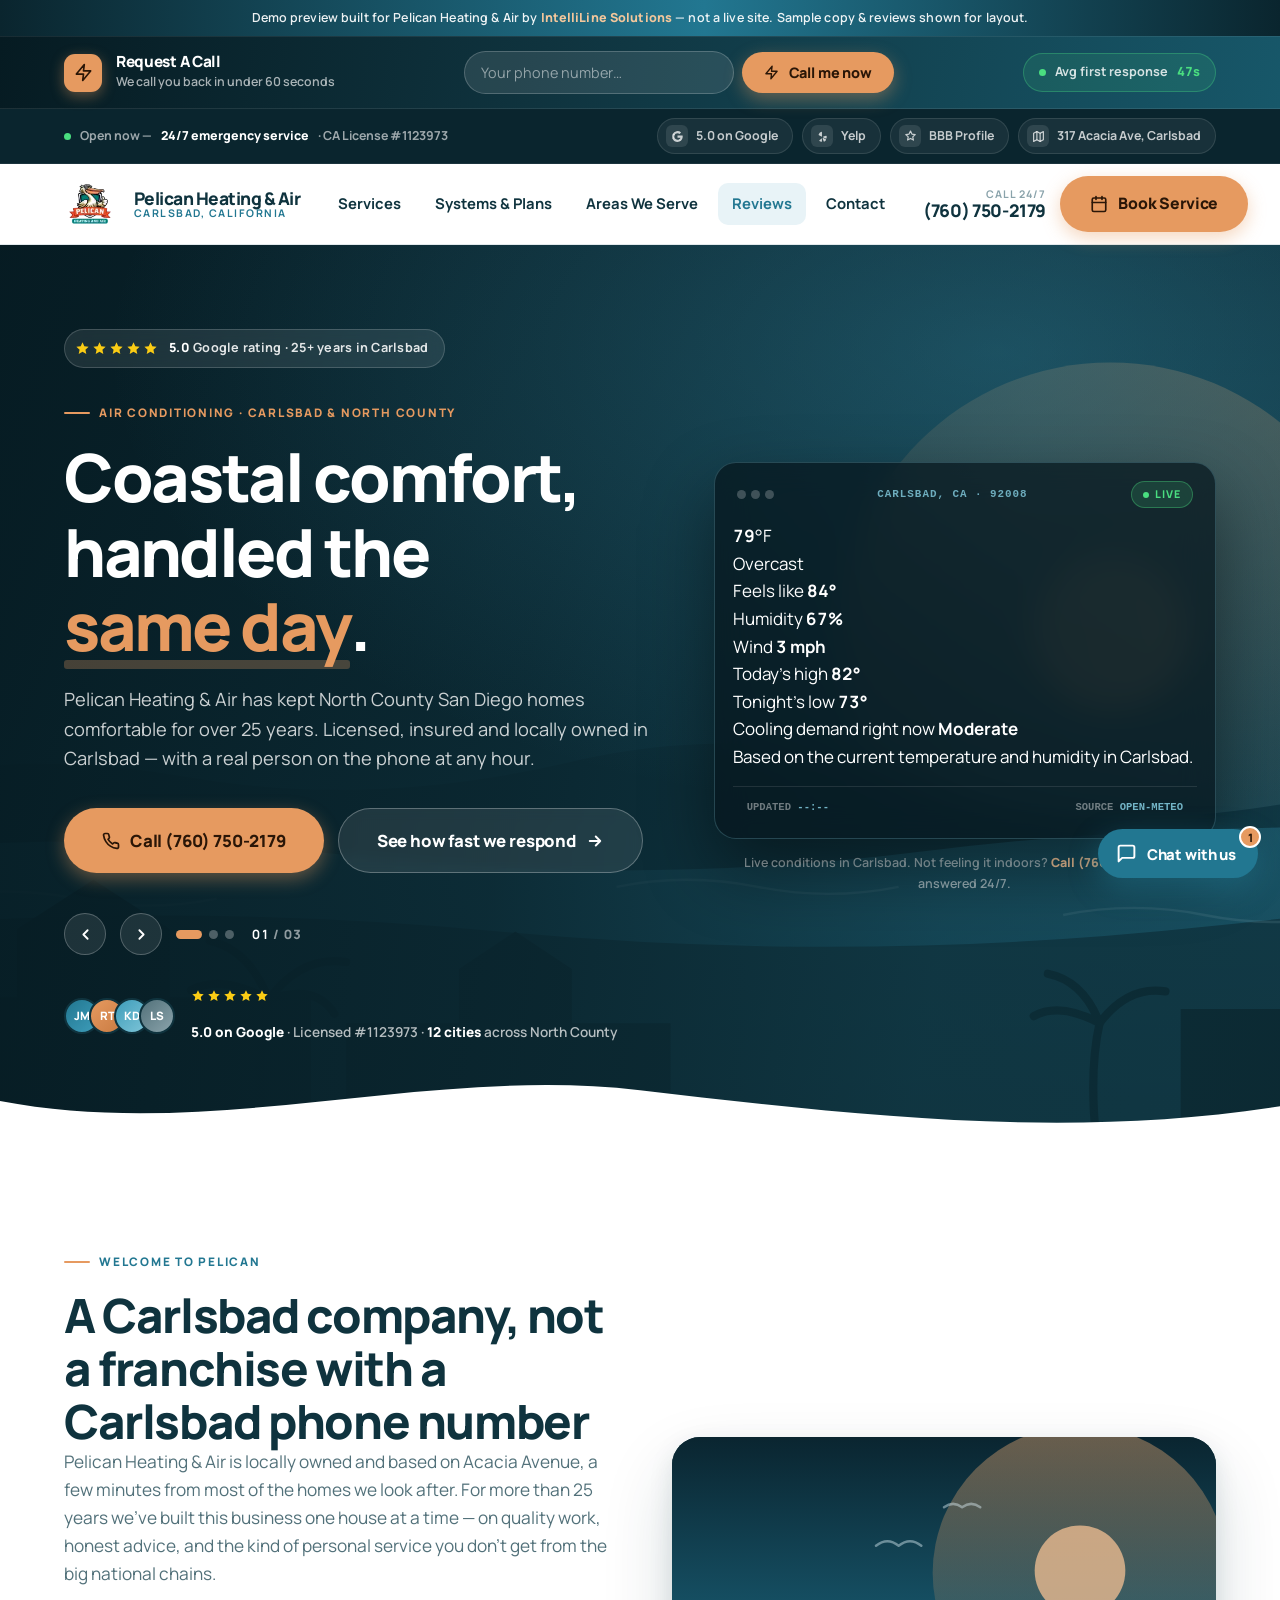
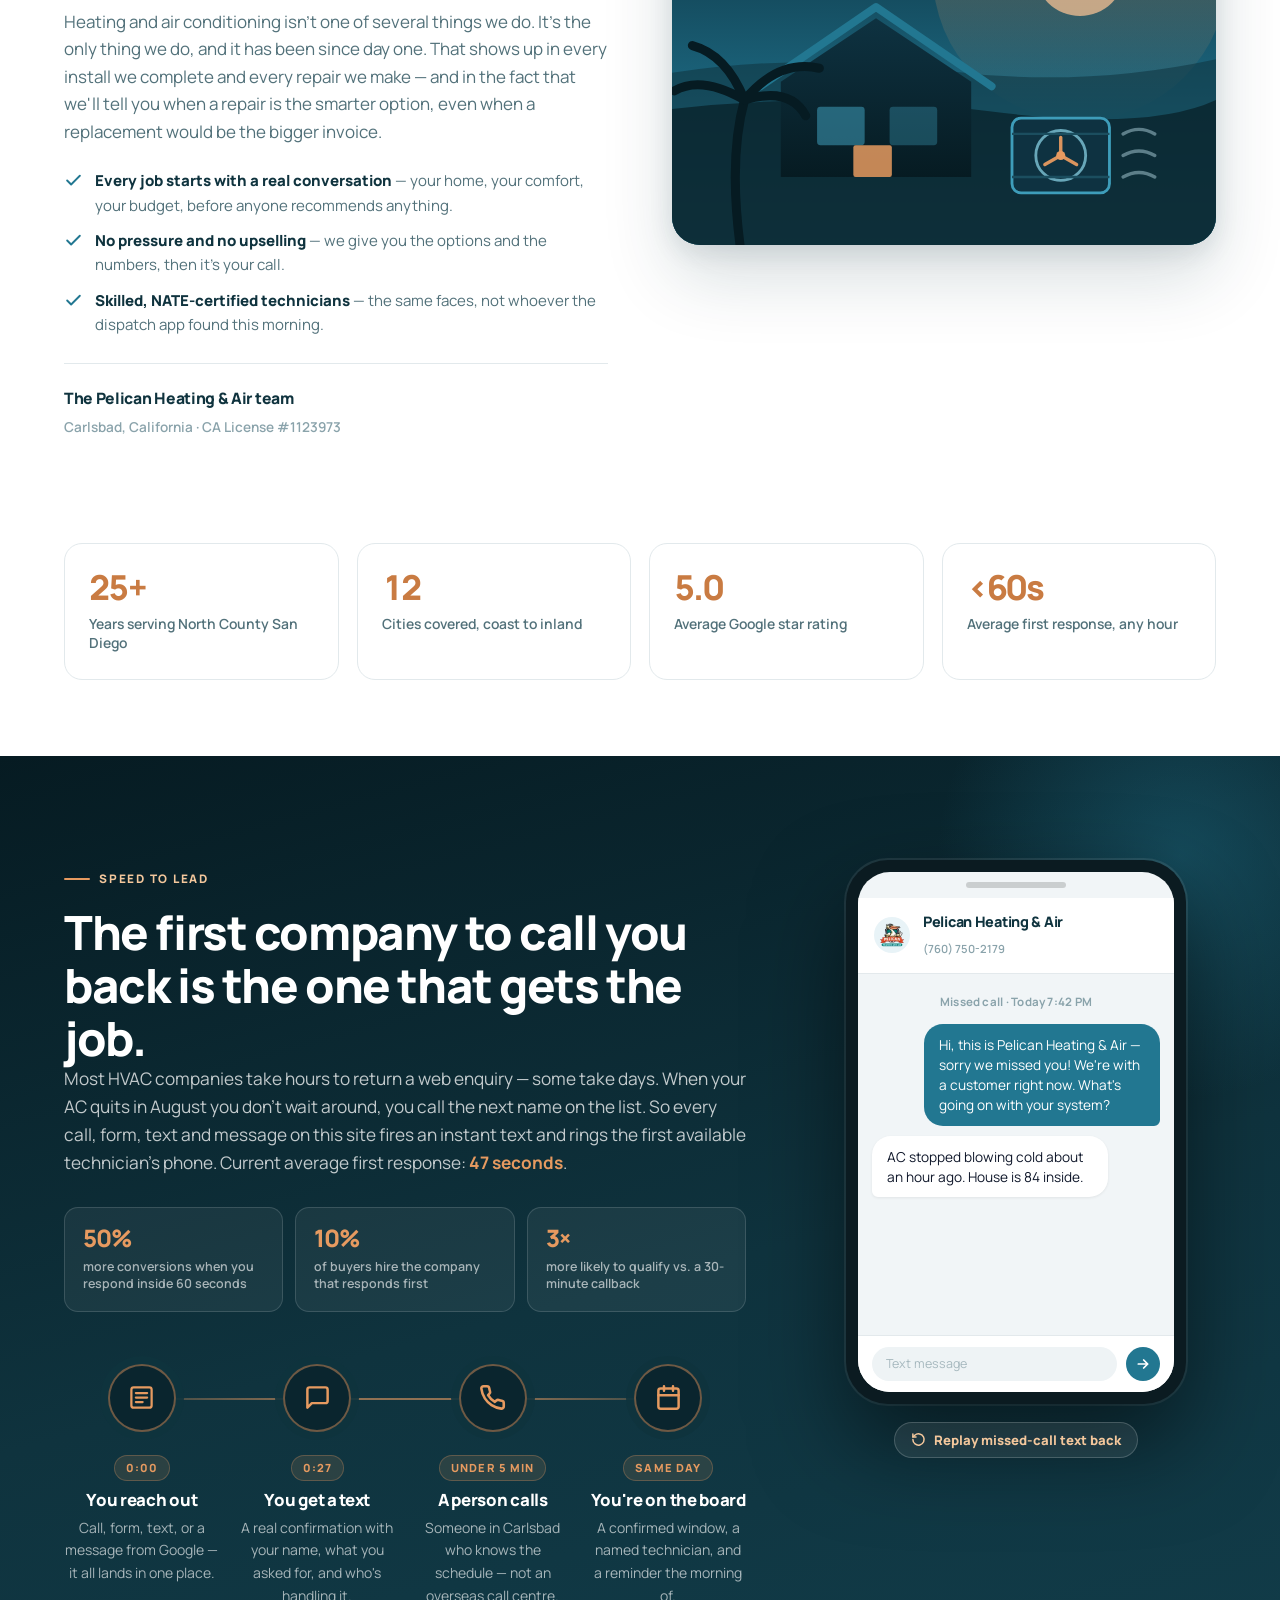
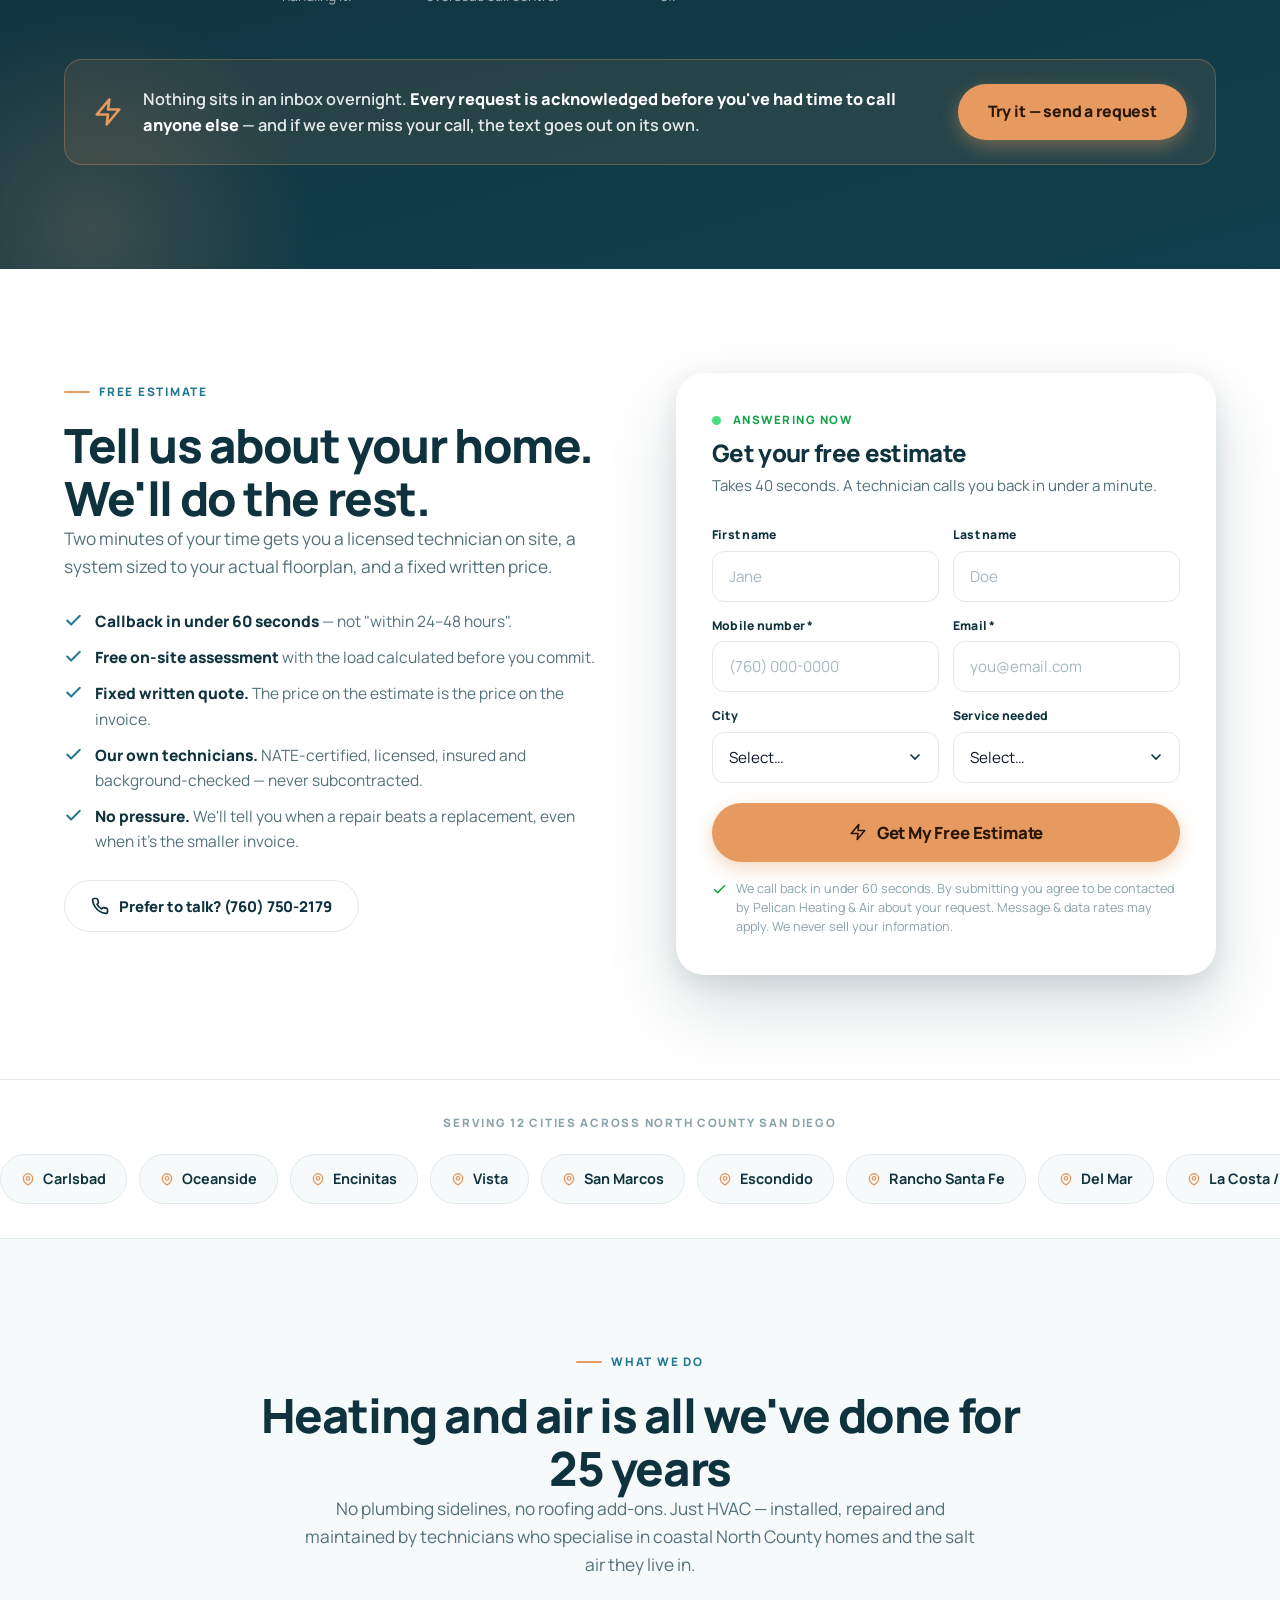
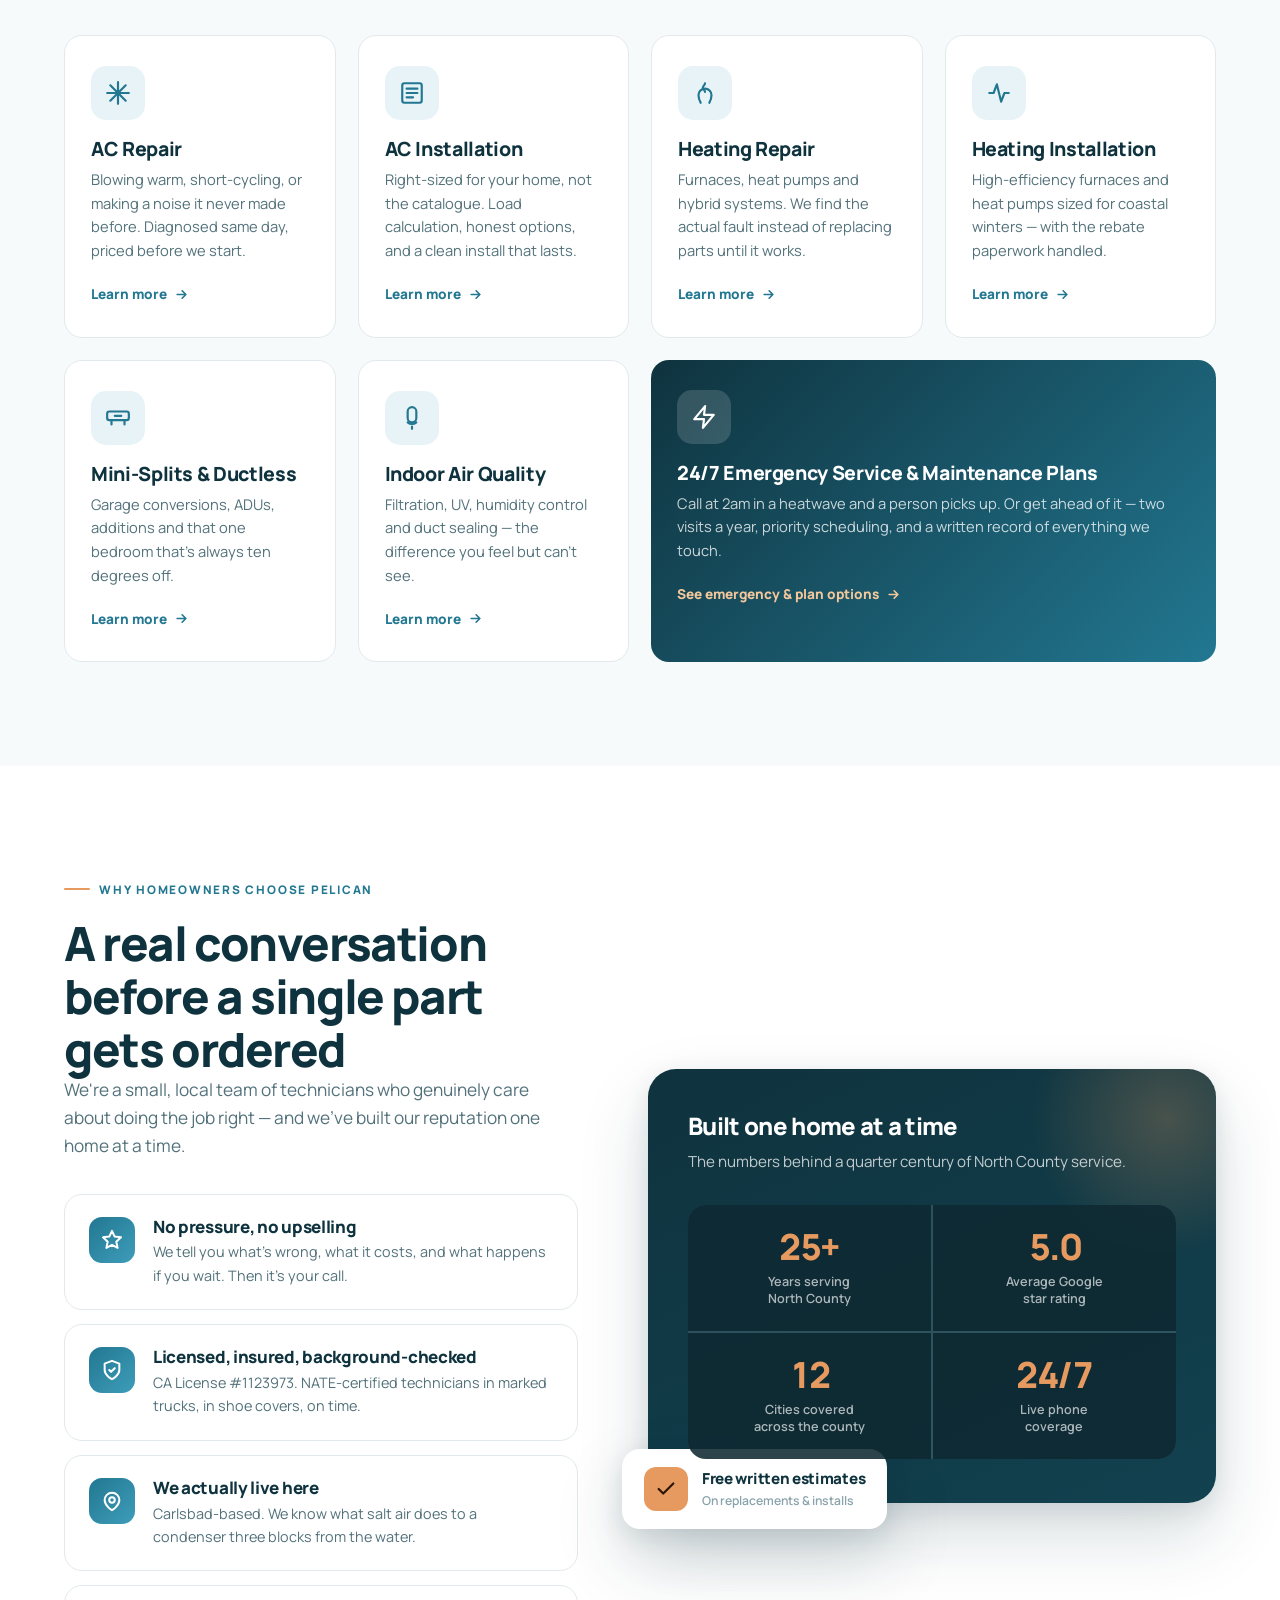
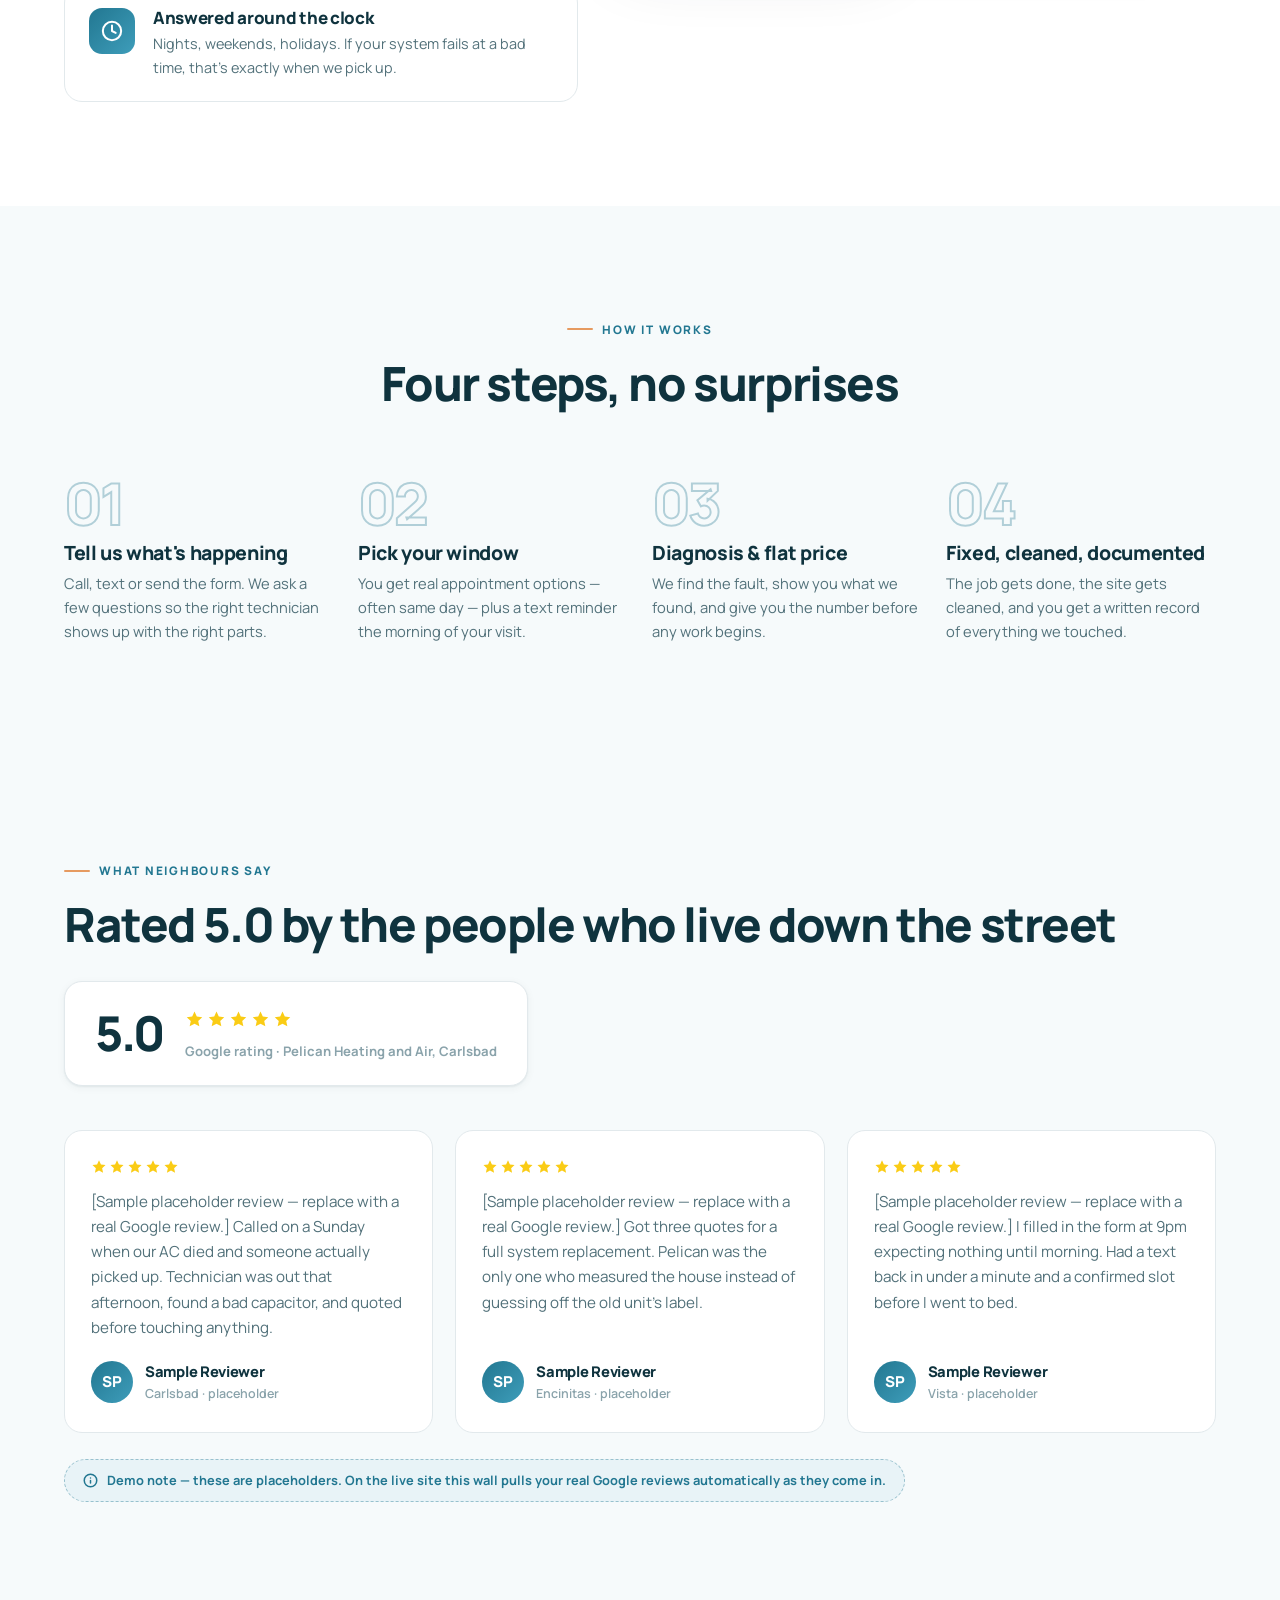
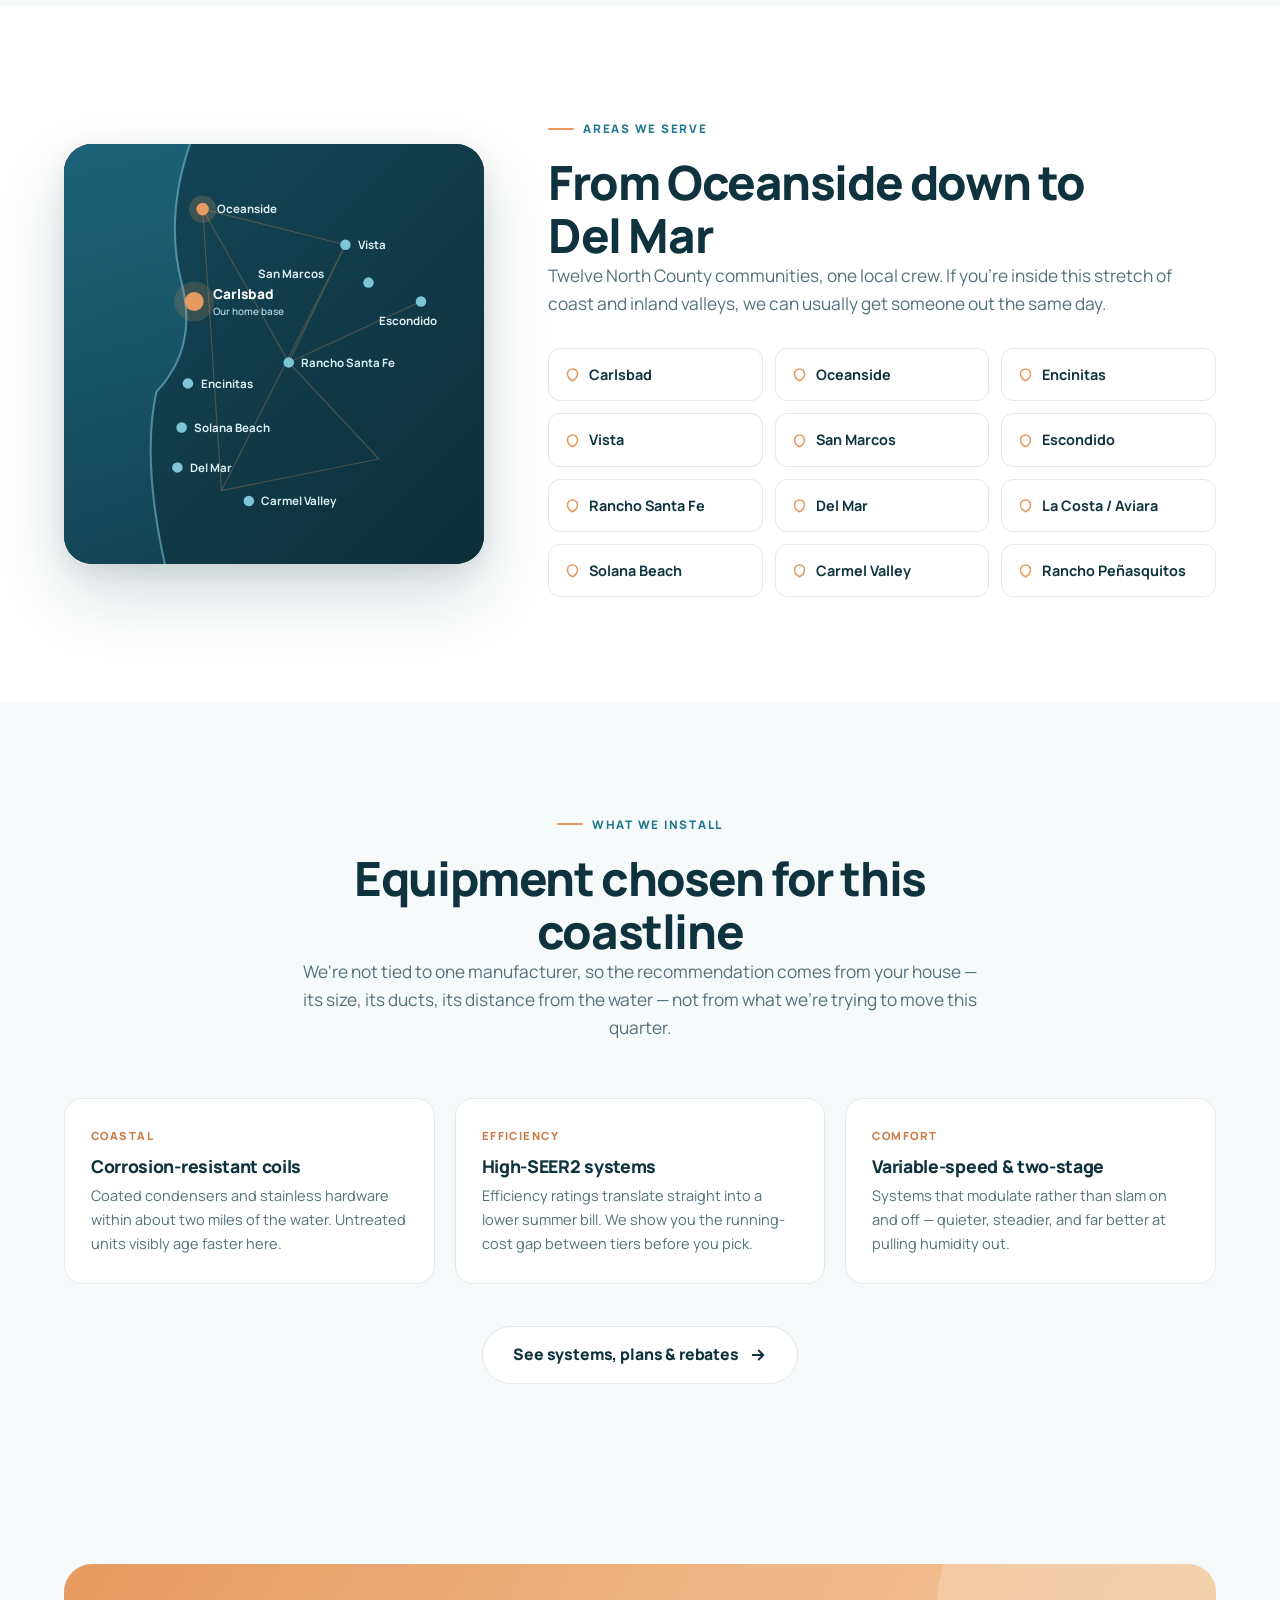
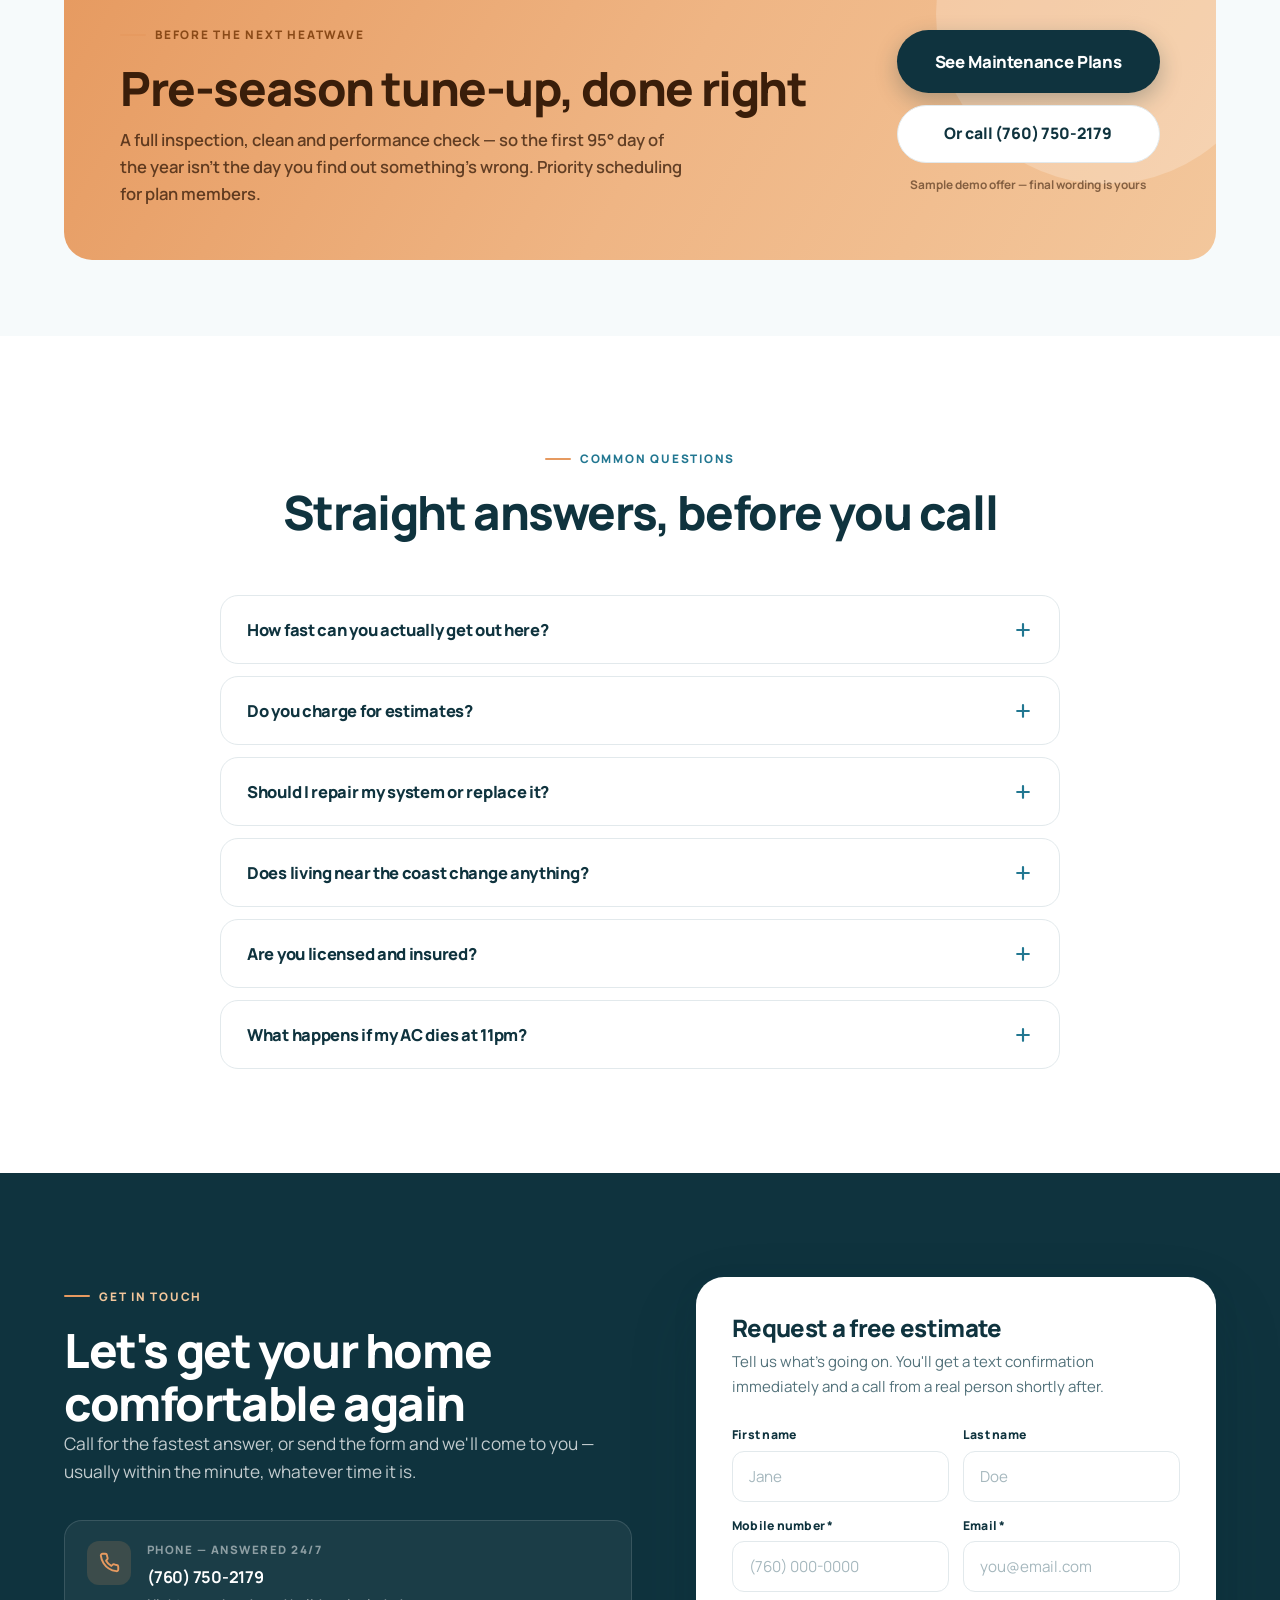
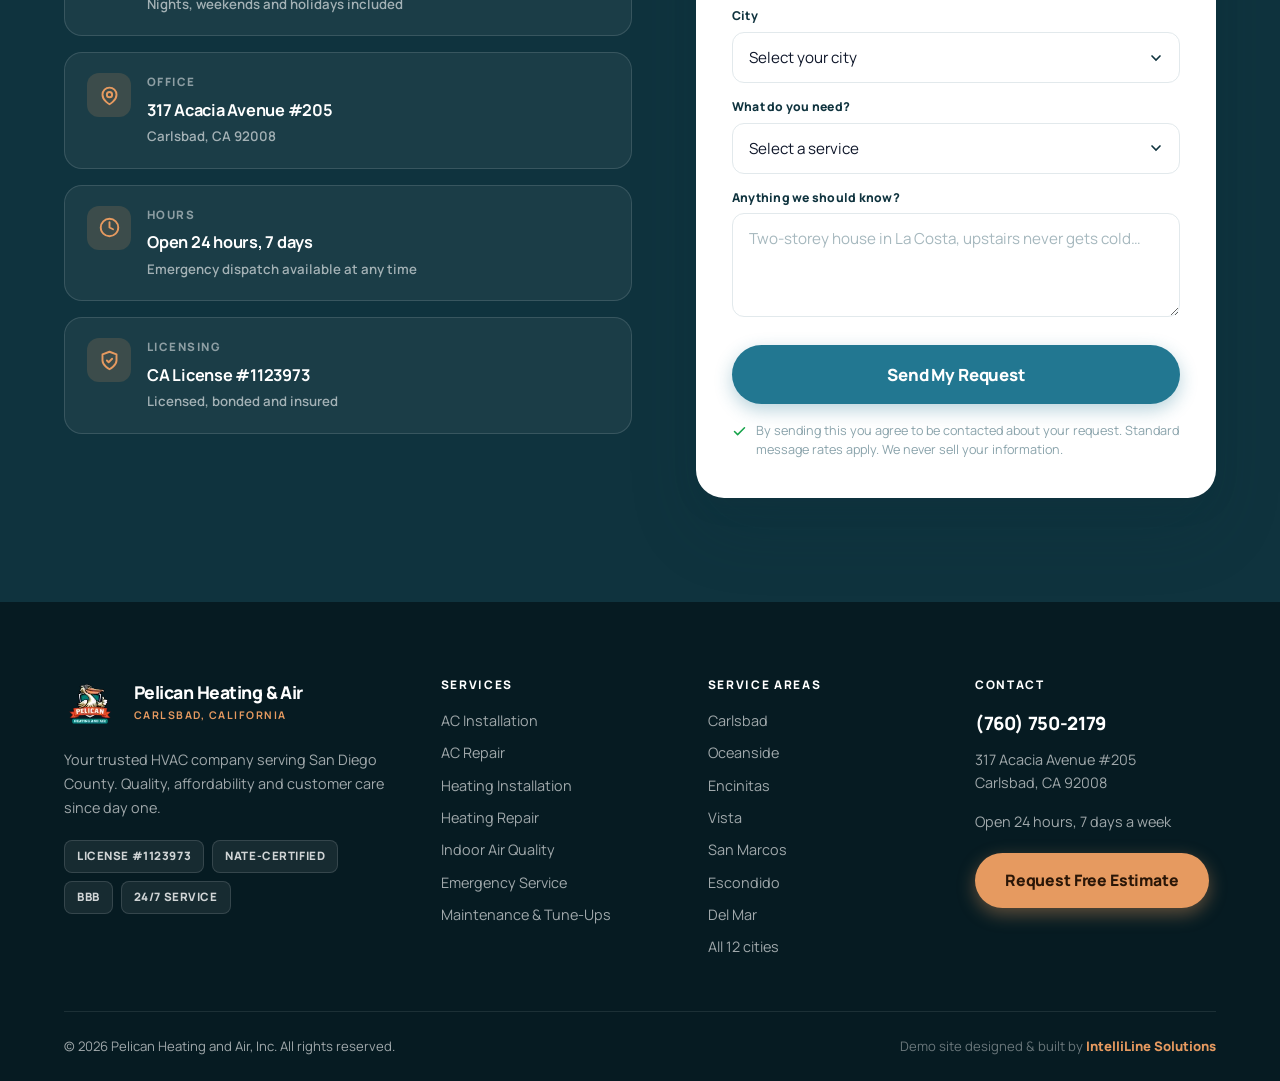
==== index.html @ 5913ba01 "Replace zone dashboard with live Carlsbad weather" ====
<!DOCTYPE html>
<html lang="en">
<head>
<meta charset="utf-8">
<meta name="viewport" content="width=device-width,initial-scale=1">
<title>Pelican Heating &amp; Air | 60-Second Callback | HVAC in Carlsbad, CA</title>
<meta name="description" content="Licensed, insured, locally owned HVAC in Carlsbad and North County San Diego. AC repair, heating, heat pumps and 24/7 emergency service. Callback in under 60 seconds. (760) 750-2179.">
<meta name="robots" content="noindex,nofollow">
<meta property="og:title" content="Pelican Heating &amp; Air | 60-Second Callback | HVAC in Carlsbad, CA">
<meta property="og:description" content="Licensed, insured, locally owned HVAC in Carlsbad and North County San Diego. AC repair, heating, heat pumps and 24/7 emergency service. Callback in under 60 seconds. (760) 750-2179.">
<meta property="og:type" content="website">
<link rel="icon" href="assets/logo.webp">
<link rel="preconnect" href="https://fonts.googleapis.com">
<link rel="preconnect" href="https://fonts.gstatic.com" crossorigin>
<link href="https://fonts.googleapis.com/css2?family=Manrope:wght@500;600;700;800&display=swap" rel="stylesheet">
<link rel="stylesheet" href="assets/styles.css">
</head>
<body data-page="home">

<div class="demobar">
  Demo preview built for Pelican Heating &amp; Air by <b>IntelliLine Solutions</b> — not a live site. Sample copy &amp; reviews shown for layout.
</div>


<div class="reqbar">
  <div class="wrap">
    <div class="reqbar-l">
      <span class="reqbar-ico"><svg viewBox="0 0 24 24" fill="none" stroke="currentColor" stroke-width="2.1" stroke-linecap="round" stroke-linejoin="round"><path d="M13 2L3 14h9l-1 8 10-12h-9z"/></svg></span>
      <span class="reqbar-t">
        <b>Request A Call</b>
        <span>We call you back in under 60 seconds</span>
      </span>
    </div>
    <form class="reqbar-form" id="reqForm" novalidate>
      <input type="tel" id="reqPhone" placeholder="Your phone number…" autocomplete="tel" required>
      <button class="btn btn--primary" type="submit"><svg viewBox="0 0 24 24" fill="none" stroke="currentColor" stroke-width="2.1" stroke-linecap="round" stroke-linejoin="round"><path d="M13 2L3 14h9l-1 8 10-12h-9z"/></svg> Call me now</button>
    </form>
    <span class="reqbar-ok" id="reqOk"><svg viewBox="0 0 24 24" fill="none" stroke="currentColor" stroke-width="2.4" stroke-linecap="round" stroke-linejoin="round"><path d="M20 6L9 17l-5-5"/></svg> Got it — calling you now.</span>
    <span class="reqbar-live"><span class="pulse-dot"></span> Avg first response <b id="avgResp">47s</b></span>
  </div>
</div>

<div class="socials">
  <div class="wrap">
    <span class="socials-l"><span class="pulse-dot"></span> Open now — <b>24/7 emergency service</b> · CA License #1123973</span>
    <span class="socials-r">
    <a class="soc" href="https://www.google.com/search?q=Pelican+Heating+and+Air+Carlsbad" target="_blank" rel="noopener"><i><svg viewBox="0 0 24 24" fill="currentColor"><path d="M21.6 12.2c0-.7-.1-1.4-.2-2H12v3.9h5.4a4.6 4.6 0 0 1-2 3v2.5h3.2c1.9-1.7 3-4.3 3-7.4z"/><path d="M12 22c2.7 0 5-.9 6.6-2.4l-3.2-2.5c-.9.6-2 1-3.4 1-2.6 0-4.8-1.7-5.6-4.1H3.1v2.6A10 10 0 0 0 12 22z"/><path d="M6.4 14c-.2-.6-.3-1.3-.3-2s.1-1.4.3-2V7.4H3.1a10 10 0 0 0 0 9.2z"/><path d="M12 5.9c1.5 0 2.8.5 3.8 1.5l2.8-2.8A10 10 0 0 0 3.1 7.4L6.4 10c.8-2.4 3-4.1 5.6-4.1z"/></svg></i><span>5.0 on Google</span></a>
    <a class="soc" href="https://www.yelp.com/biz/pelican-heating-and-air-carlsbad-2" target="_blank" rel="noopener"><i><svg viewBox="0 0 24 24" fill="currentColor"><path d="M11 3.2v9.1L5.4 9.6a1 1 0 0 1-.5-1.3 8.9 8.9 0 0 1 4.9-4.9 1 1 0 0 1 1.2.8z"/><path d="M11 15.4v5.4a1 1 0 0 1-1.2.9 8.4 8.4 0 0 1-3.3-1.6 1 1 0 0 1-.1-1.4z"/><path d="M13.4 14.6l4.6 2.7a1 1 0 0 1 .3 1.4 8.6 8.6 0 0 1-2.8 2.6 1 1 0 0 1-1.4-.5l-1.7-4.6a1 1 0 0 1 1-1.6z"/><path d="M13.6 12.2l4.8-1.5a1 1 0 0 1 1.3.8 8.5 8.5 0 0 1-.3 3.8 1 1 0 0 1-1.4.6l-4.5-2.1a1 1 0 0 1 .1-1.6z"/></svg></i><span>Yelp</span></a>
    <a class="soc" href="https://www.bbb.org/us/ca/carlsbad/profile/air-conditioning-contractor/pelican-heating-and-air-inc-1126-1000131248" target="_blank" rel="noopener"><i><svg viewBox="0 0 24 24" fill="none" stroke="currentColor" stroke-width="2.2" stroke-linecap="round" stroke-linejoin="round"><path d="M12 2l2.6 5.6 6.1.8-4.5 4.2 1.2 6-5.4-3-5.4 3 1.2-6L3.3 8.4l6.1-.8z"/></svg></i><span>BBB Profile</span></a>
    <a class="soc" href="https://maps.google.com/?q=317+Acacia+Avenue+205+Carlsbad+CA+92008" target="_blank" rel="noopener"><i><svg viewBox="0 0 24 24" fill="none" stroke="currentColor" stroke-width="2.2" stroke-linecap="round" stroke-linejoin="round"><path d="M9 3L3 6v15l6-3 6 3 6-3V3l-6 3z"/><path d="M9 3v15M15 6v15"/></svg></i><span>317 Acacia Ave, Carlsbad</span></a>
    </span>
  </div>
</div>


<header class="hdr" id="hdr">
  <div class="wrap">
    <a class="brand" href="index.html">
      <img src="assets/logo.webp" alt="Pelican Heating and Air logo" onerror="this.style.display='none'">
      <span class="brand-txt">
        <b>Pelican Heating &amp; Air</b>
        <span>Carlsbad, California</span>
      </span>
    </a>
    <nav class="nav">
      <a href="services.html">Services</a>
      <a href="systems.html">Systems &amp; Plans</a>
      <a href="service-areas.html">Areas We Serve</a>
      <a href="index.html#reviews" class="is-active">Reviews</a>
      <a href="contact.html">Contact</a>
    </nav>
    <div class="hdr-cta">
      <a class="hdr-phone" href="tel:+17607502179">
        <span>Call 24/7</span>
        <b>(760) 750-2179</b>
      </a>
      <a class="btn btn--primary" href="contact.html"><svg viewBox="0 0 24 24" fill="none" stroke="currentColor" stroke-width="2.2" stroke-linecap="round" stroke-linejoin="round"><rect x="3" y="4" width="18" height="18" rx="2"/><path d="M16 2v4M8 2v4M3 10h18"/></svg> Book Service</a>
      <button class="burger" id="burger" aria-label="Open menu">
        <svg viewBox="0 0 24 24" fill="none" stroke="currentColor" stroke-width="2.4" stroke-linecap="round"><path d="M4 7h16M4 12h16M4 17h16"/></svg>
      </button>
    </div>
  </div>
</header>

<div class="mobnav" id="mobnav">
  <div class="mobnav-top">
    <img src="assets/logo.webp" alt="" onerror="this.style.display='none'">
    <button class="mobclose" id="mobclose" aria-label="Close menu">
      <svg viewBox="0 0 24 24" fill="none" stroke="currentColor" stroke-width="2.4" stroke-linecap="round"><path d="M6 6l12 12M18 6L6 18"/></svg>
    </button>
  </div>
  <a class="mlink" href="index.html">Home</a>
  <a class="mlink" href="services.html">Services</a>
  <a class="mlink" href="systems.html">Systems &amp; Plans</a>
  <a class="mlink" href="service-areas.html">Areas We Serve</a>
  <a class="mlink" href="index.html#reviews">Reviews</a>
  <a class="mlink" href="contact.html">Contact</a>
  <a class="btn btn--primary" href="tel:+17607502179">Call (760) 750-2179</a>
  <a class="btn btn--ghost" href="contact.html">Request Free Estimate</a>
</div>

<main>

<!-- ══ 1. hero ═══════════════════════════════════════════════════════════ -->
<section class="hero" id="top">
  <div class="hero-bg">
    <svg viewBox="0 0 1440 760" preserveAspectRatio="xMidYMid slice" aria-hidden="true">
      <defs>
        <linearGradient id="sky" x1="0" y1="0" x2="0" y2="1">
          <stop offset="0%" stop-color="#0A2530"/><stop offset="52%" stop-color="#14485A"/><stop offset="100%" stop-color="#227791"/>
        </linearGradient>
        <linearGradient id="sun" x1="0" y1="0" x2="0" y2="1">
          <stop offset="0%" stop-color="#E69A60" stop-opacity=".55"/><stop offset="100%" stop-color="#E69A60" stop-opacity="0"/>
        </linearGradient>
        <linearGradient id="w1" x1="0" y1="0" x2="0" y2="1">
          <stop offset="0%" stop-color="#2E8AA6"/><stop offset="100%" stop-color="#1A5D74"/>
        </linearGradient>
      </defs>
      <rect width="1440" height="760" fill="url(#sky)"/>
      <circle cx="1120" cy="330" r="230" fill="url(#sun)"/>
      <circle cx="1120" cy="330" r="66" fill="#F0B078" opacity=".5"/>
      <path d="M0 470 Q170 424 330 452 T660 440 T980 462 T1440 436 L1440 760 L0 760Z" fill="#0D3644" opacity=".85"/>
      <path d="M0 522 Q240 494 480 520 T960 516 T1440 500 L1440 760 L0 760Z" fill="url(#w1)" opacity=".65"/>
      <path d="M0 586 Q300 556 600 584 T1200 580 T1440 566 L1440 760 L0 760Z" fill="#0F333E" opacity=".8"/>
      <g stroke="#BFE3EE" stroke-width="2" opacity=".2" fill="none">
        <path d="M120 556 q60 -12 120 0 t120 0"/>
        <path d="M700 546 q60 -12 120 0 t120 0"/>
        <path d="M1080 570 q60 -12 120 0 t120 0"/>
      </g>
      <g fill="#082129" opacity=".9">
        <path d="M60 640 h130 v-58 l65 -42 l65 42 v58 h120 v120 H60Z"/>
        <path d="M470 662 h96 v-46 l48 -32 l48 32 v46 h84 v98 H470Z"/>
        <path d="M1180 650 h110 v-52 l58 -38 l58 38 v52 h34 v110 h-260Z"/>
      </g>
      <g stroke="#082129" stroke-width="7" fill="none" stroke-linecap="round" opacity=".92">
        <path d="M400 760 q-8 -70 4 -118"/>
        <path d="M404 642 q-40 -22 -66 -8M404 642 q-16 -42 -50 -50M404 642 q28 -38 66 -32M404 642 q40 -14 56 12"/>
        <path d="M1108 760 q-6 -58 3 -98"/>
        <path d="M1111 662 q-34 -18 -56 -6M1111 662 q-14 -36 -44 -42M1111 662 q24 -32 56 -27"/>
      </g>
    </svg>
  </div>
  <div class="hero-veil"></div>

  <div class="wrap">
    <div class="hero-grid">
      <div>
        <div class="hero-rating rv">
          <span class="stars" aria-hidden="true"><svg viewBox="0 0 24 24" fill="currentColor"><path d="M12 2l2.9 6.3 6.9.8-5.1 4.7 1.4 6.8L12 17.3 5.9 20.6l1.4-6.8L2.2 9.1l6.9-.8z"/></svg><svg viewBox="0 0 24 24" fill="currentColor"><path d="M12 2l2.9 6.3 6.9.8-5.1 4.7 1.4 6.8L12 17.3 5.9 20.6l1.4-6.8L2.2 9.1l6.9-.8z"/></svg><svg viewBox="0 0 24 24" fill="currentColor"><path d="M12 2l2.9 6.3 6.9.8-5.1 4.7 1.4 6.8L12 17.3 5.9 20.6l1.4-6.8L2.2 9.1l6.9-.8z"/></svg><svg viewBox="0 0 24 24" fill="currentColor"><path d="M12 2l2.9 6.3 6.9.8-5.1 4.7 1.4 6.8L12 17.3 5.9 20.6l1.4-6.8L2.2 9.1l6.9-.8z"/></svg><svg viewBox="0 0 24 24" fill="currentColor"><path d="M12 2l2.9 6.3 6.9.8-5.1 4.7 1.4 6.8L12 17.3 5.9 20.6l1.4-6.8L2.2 9.1l6.9-.8z"/></svg></span>
          <span><b>5.0</b> Google rating · 25+ years in Carlsbad</span>
        </div>

        <div class="slides" id="slides">
          
        <div class="slide is-on" data-slide="0">
          <span class="eyebrow" style="color:var(--sand)">Air conditioning · Carlsbad &amp; North County</span>
          <h1>Coastal comfort,<br>handled the <em>same day</em>.</h1>
          <p class="hero-sub">Pelican Heating &amp; Air has kept North County San Diego homes comfortable for over 25 years. Licensed, insured and locally owned in Carlsbad — with a real person on the phone at any hour.</p>
          <div class="hero-btns">
            <a class="btn btn--primary btn--lg" href="tel:+17607502179"><svg viewBox="0 0 24 24" fill="none" stroke="currentColor" stroke-width="2.3" stroke-linecap="round" stroke-linejoin="round"><path d="M22 16.9v3a2 2 0 0 1-2.2 2 19.8 19.8 0 0 1-8.6-3.1 19.5 19.5 0 0 1-6-6A19.8 19.8 0 0 1 2.1 4.2 2 2 0 0 1 4.1 2h3a2 2 0 0 1 2 1.7c.1 1 .4 1.9.7 2.8a2 2 0 0 1-.5 2.1L8.1 9.9a16 16 0 0 0 6 6l1.3-1.2a2 2 0 0 1 2.1-.5c.9.3 1.8.6 2.8.7a2 2 0 0 1 1.7 2z"/></svg> Call (760) 750-2179</a>
            <a class="btn btn--ghost btn--lg" href="#speed">See how fast we respond <svg viewBox="0 0 24 24" fill="none" stroke="currentColor" stroke-width="2.6" stroke-linecap="round" stroke-linejoin="round"><path d="M5 12h14M13 6l6 6-6 6"/></svg></a>
          </div>
        </div>
        <div class="slide" data-slide="1">
          <span class="eyebrow" style="color:var(--sand)">Emergency service · 24 hours, 7 days</span>
          <h1>No cooling at 2am?<br>We <em>actually answer</em>.</h1>
          <p class="hero-sub">No answering service, no overnight voicemail box. Nights, weekends and holidays, the phone is picked up by someone in Carlsbad who can see today's schedule and get you on it.</p>
          <div class="hero-btns">
            <a class="btn btn--primary btn--lg" href="tel:+17607502179"><svg viewBox="0 0 24 24" fill="none" stroke="currentColor" stroke-width="2.3" stroke-linecap="round" stroke-linejoin="round"><path d="M22 16.9v3a2 2 0 0 1-2.2 2 19.8 19.8 0 0 1-8.6-3.1 19.5 19.5 0 0 1-6-6A19.8 19.8 0 0 1 2.1 4.2 2 2 0 0 1 4.1 2h3a2 2 0 0 1 2 1.7c.1 1 .4 1.9.7 2.8a2 2 0 0 1-.5 2.1L8.1 9.9a16 16 0 0 0 6 6l1.3-1.2a2 2 0 0 1 2.1-.5c.9.3 1.8.6 2.8.7a2 2 0 0 1 1.7 2z"/></svg> Call (760) 750-2179</a>
            <a class="btn btn--ghost btn--lg" href="#speed">How our dispatch works <svg viewBox="0 0 24 24" fill="none" stroke="currentColor" stroke-width="2.6" stroke-linecap="round" stroke-linejoin="round"><path d="M5 12h14M13 6l6 6-6 6"/></svg></a>
          </div>
        </div>
        <div class="slide" data-slide="2">
          <span class="eyebrow" style="color:var(--sand)">System replacement · Free written estimates</span>
          <h1>A new system,<br>sized for <em>your house</em>.</h1>
          <p class="hero-sub">We measure the home — square footage, insulation, window orientation, ceiling height — before we recommend anything. Then you get the number in writing, itemised, with no pressure attached.</p>
          <div class="hero-btns">
            <a class="btn btn--primary btn--lg" href="tel:+17607502179"><svg viewBox="0 0 24 24" fill="none" stroke="currentColor" stroke-width="2.3" stroke-linecap="round" stroke-linejoin="round"><path d="M22 16.9v3a2 2 0 0 1-2.2 2 19.8 19.8 0 0 1-8.6-3.1 19.5 19.5 0 0 1-6-6A19.8 19.8 0 0 1 2.1 4.2 2 2 0 0 1 4.1 2h3a2 2 0 0 1 2 1.7c.1 1 .4 1.9.7 2.8a2 2 0 0 1-.5 2.1L8.1 9.9a16 16 0 0 0 6 6l1.3-1.2a2 2 0 0 1 2.1-.5c.9.3 1.8.6 2.8.7a2 2 0 0 1 1.7 2z"/></svg> Call (760) 750-2179</a>
            <a class="btn btn--ghost btn--lg" href="systems.html">See what we install <svg viewBox="0 0 24 24" fill="none" stroke="currentColor" stroke-width="2.6" stroke-linecap="round" stroke-linejoin="round"><path d="M5 12h14M13 6l6 6-6 6"/></svg></a>
          </div>
        </div>
        </div>

        <div class="hero-nav">
          <button class="hnav-btn" id="hPrev" aria-label="Previous slide">
            <svg viewBox="0 0 24 24" fill="none" stroke="currentColor" stroke-width="2.6" stroke-linecap="round" stroke-linejoin="round"><path d="M15 6l-6 6 6 6"/></svg>
          </button>
          <button class="hnav-btn" id="hNext" aria-label="Next slide">
            <svg viewBox="0 0 24 24" fill="none" stroke="currentColor" stroke-width="2.6" stroke-linecap="round" stroke-linejoin="round"><path d="M9 6l6 6-6 6"/></svg>
          </button>
          <span class="hdots" id="hDots"><span class="hdot is-on" data-dot="0"></span><span class="hdot" data-dot="1"></span><span class="hdot" data-dot="2"></span></span>
          <span class="hcount"><b id="hNum">01</b> / 03</span>
        </div>

        <div class="proof">
          <span class="avstack" aria-hidden="true"><span>JM</span><span>RT</span><span>KD</span><span>LS</span></span>
          <span class="proof-t">
            <span class="stars" aria-hidden="true"><svg viewBox="0 0 24 24" fill="currentColor"><path d="M12 2l2.9 6.3 6.9.8-5.1 4.7 1.4 6.8L12 17.3 5.9 20.6l1.4-6.8L2.2 9.1l6.9-.8z"/></svg><svg viewBox="0 0 24 24" fill="currentColor"><path d="M12 2l2.9 6.3 6.9.8-5.1 4.7 1.4 6.8L12 17.3 5.9 20.6l1.4-6.8L2.2 9.1l6.9-.8z"/></svg><svg viewBox="0 0 24 24" fill="currentColor"><path d="M12 2l2.9 6.3 6.9.8-5.1 4.7 1.4 6.8L12 17.3 5.9 20.6l1.4-6.8L2.2 9.1l6.9-.8z"/></svg><svg viewBox="0 0 24 24" fill="currentColor"><path d="M12 2l2.9 6.3 6.9.8-5.1 4.7 1.4 6.8L12 17.3 5.9 20.6l1.4-6.8L2.2 9.1l6.9-.8z"/></svg><svg viewBox="0 0 24 24" fill="currentColor"><path d="M12 2l2.9 6.3 6.9.8-5.1 4.7 1.4 6.8L12 17.3 5.9 20.6l1.4-6.8L2.2 9.1l6.9-.8z"/></svg></span><br>
            <b>5.0 on Google</b> · Licensed #1123973 · <b>12 cities</b> across North County
          </span>
        </div>
      </div>

      <!-- live Carlsbad weather -->
      <div class="rv rv-d3">
        <div class="livep wx" id="wx">
          <div class="livep-top">
            <span class="livep-dots"><i></i><i></i><i></i></span>
            <span class="livep-id">Carlsbad, CA &middot; 92008</span>
            <span class="livep-badge" id="wxBadge"><span class="pulse-dot"></span> <span id="wxBadgeT">LIVE</span></span>
          </div>

          <div class="wx-main">
            <div class="wx-now">
              <div class="wx-temp"><b id="wxTemp">79</b><span>&deg;F</span></div>
              <div class="wx-cond" id="wxCond">Overcast</div>
              <div class="wx-feels">Feels like <b id="wxFeels">84&deg;</b></div>
            </div>
            <div class="wx-icon" id="wxIcon" aria-hidden="true"></div>
          </div>

          <div class="wx-grid">
            <div class="wx-cell">
              <span class="wx-k">Humidity</span>
              <b id="wxHum">67%</b>
            </div>
            <div class="wx-cell">
              <span class="wx-k">Wind</span>
              <b id="wxWind">3 mph</b>
            </div>
            <div class="wx-cell">
              <span class="wx-k">Today's high</span>
              <b id="wxHigh">82&deg;</b>
            </div>
            <div class="wx-cell">
              <span class="wx-k">Tonight's low</span>
              <b id="wxLow">73&deg;</b>
            </div>
          </div>

          <div class="wx-load">
            <div class="wx-load-h">
              <span class="wx-k">Cooling demand right now</span>
              <b id="wxLoadT">Moderate</b>
            </div>
            <div class="wx-load-bar"><i id="wxLoadBar" style="width:52%"></i></div>
            <p class="wx-load-p">Based on the current temperature and humidity in Carlsbad.</p>
          </div>

          <div class="livep-foot">
            <span>UPDATED <b id="wxTime">--:--</b></span>
            <span>SOURCE <b>OPEN-METEO</b></span>
          </div>
        </div>
        <p style="font-size:.78rem;color:rgba(255,255,255,.55);text-align:center;margin-top:14px;font-weight:600">
          Live conditions in Carlsbad. Not feeling it indoors?
          <a href="tel:+17607502179" style="color:var(--sand-lt);font-weight:800">Call (760)&nbsp;750-2179</a> &mdash; answered 24/7.
        </p>
      </div>
    </div>
  </div>

  <div class="hero-wave">
    <svg viewBox="0 0 1440 90" preserveAspectRatio="none" aria-hidden="true">
      <path d="M0 46 C 240 92, 480 6, 720 34 C 960 62, 1200 90, 1440 52 L1440 90 L0 90Z" fill="#ffffff"/>
    </svg>
  </div>
</section>
<!-- ══ 3b. welcome ═══════════════════════════════════════════════════════ -->
<section class="section" id="welcome">
  <div class="wrap">
    <div class="welcome">
      <div class="rv">
        <span class="eyebrow">Welcome to Pelican</span>
        <h2>A Carlsbad company, not a franchise with a Carlsbad phone number</h2>
        <p class="lede" style="margin-bottom:20px">
          Pelican Heating &amp; Air is locally owned and based on Acacia Avenue, a few minutes from
          most of the homes we look after. For more than 25 years we've built this business one house
          at a time — on quality work, honest advice, and the kind of personal service you don't get
          from the big national chains.
        </p>
        <p style="color:var(--slate)">
          Heating and air conditioning isn't one of several things we do. It's the only thing we do,
          and it has been since day one. That shows up in every install we complete and every repair
          we make — and in the fact that we'll tell you when a repair is the smarter option, even
          when a replacement would be the bigger invoice.
        </p>
        <ul class="dlist" style="margin-top:24px">
          <li><svg viewBox="0 0 24 24" fill="none" stroke="currentColor" stroke-width="2.4" stroke-linecap="round" stroke-linejoin="round"><path d="M20 6L9 17l-5-5"/></svg><span><b>Every job starts with a real conversation</b> — your home, your comfort, your budget, before anyone recommends anything.</span></li>
          <li><svg viewBox="0 0 24 24" fill="none" stroke="currentColor" stroke-width="2.4" stroke-linecap="round" stroke-linejoin="round"><path d="M20 6L9 17l-5-5"/></svg><span><b>No pressure and no upselling</b> — we give you the options and the numbers, then it's your call.</span></li>
          <li><svg viewBox="0 0 24 24" fill="none" stroke="currentColor" stroke-width="2.4" stroke-linecap="round" stroke-linejoin="round"><path d="M20 6L9 17l-5-5"/></svg><span><b>Skilled, NATE-certified technicians</b> — the same faces, not whoever the dispatch app found this morning.</span></li>
        </ul>
        <div class="sig">
          <b>The Pelican Heating &amp; Air team</b>
          <span>Carlsbad, California · CA License #1123973</span>
        </div>
      </div>

      <div class="welcome-media rv rv-d2">
        <svg viewBox="0 0 480 360" preserveAspectRatio="xMidYMid slice" aria-hidden="true">
          <defs>
            <linearGradient id="wsky" x1="0" y1="0" x2="0" y2="1">
              <stop offset="0%" stop-color="#0A2530"/><stop offset="62%" stop-color="#1B647C"/><stop offset="100%" stop-color="#2E8AA6"/>
            </linearGradient>
            <linearGradient id="wsun" x1="0" y1="0" x2="0" y2="1">
              <stop offset="0%" stop-color="#F0B078" stop-opacity=".85"/><stop offset="100%" stop-color="#E69A60" stop-opacity="0"/>
            </linearGradient>
            <linearGradient id="wroof" x1="0" y1="0" x2="0" y2="1">
              <stop offset="0%" stop-color="#0E3241"/><stop offset="100%" stop-color="#061B22"/>
            </linearGradient>
          </defs>
          <rect width="480" height="360" fill="url(#wsky)"/>
          <circle cx="360" cy="120" r="130" fill="url(#wsun)" opacity=".5"/>
          <circle cx="360" cy="118" r="40" fill="#F5C193" opacity=".75"/>
          <path d="M0 208 Q120 190 240 206 T480 196 L480 360 L0 360Z" fill="#0F333E" opacity=".55"/>
          <path d="M0 240 Q140 224 280 242 T480 232 L480 360 L0 360Z" fill="#082129" opacity=".75"/>
          <!-- house -->
          <path d="M96 300 v-84 l84 -56 l84 56 v84 z" fill="url(#wroof)"/>
          <path d="M78 220 l102 -70 l102 70" fill="none" stroke="#227791" stroke-width="7" stroke-linejoin="round" stroke-linecap="round"/>
          <rect x="128" y="238" width="42" height="34" rx="3" fill="#3E9DBA" opacity=".55"/>
          <rect x="192" y="238" width="42" height="34" rx="3" fill="#3E9DBA" opacity=".35"/>
          <rect x="160" y="272" width="34" height="28" rx="2" fill="#E69A60" opacity=".85"/>
          <!-- condenser unit -->
          <rect x="300" y="248" width="86" height="66" rx="8" fill="#0E3241" stroke="#3E9DBA" stroke-width="2.5"/>
          <circle cx="343" cy="281" r="22" fill="none" stroke="#7FC5D8" stroke-width="2.5" opacity=".8"/>
          <g stroke="#E69A60" stroke-width="3" stroke-linecap="round" opacity=".95">
            <path d="M343 281 l0 -16M343 281 l14 8M343 281 l-14 8"/>
          </g>
          <circle cx="343" cy="281" r="4" fill="#E69A60"/>
          <path d="M300 262 h86M300 300 h86" stroke="#1B4E5F" stroke-width="2"/>
          <!-- cool air -->
          <g stroke="#BFE3EE" stroke-width="3" stroke-linecap="round" fill="none" opacity=".45">
            <path d="M398 262 q14 -8 28 0"/>
            <path d="M398 281 q14 -8 28 0"/>
            <path d="M398 300 q14 -8 28 0"/>
          </g>
          <!-- palm -->
          <g stroke="#061B22" stroke-width="8" fill="none" stroke-linecap="round">
            <path d="M60 360 q-10 -78 4 -128"/>
            <path d="M64 232 q-38 -22 -62 -8M64 232 q-16 -40 -46 -48M64 232 q30 -36 66 -28M64 232 q40 -12 54 14"/>
          </g>
          <!-- birds -->
          <g stroke="#DCEEF3" stroke-width="2.2" fill="none" opacity=".45" stroke-linecap="round">
            <path d="M180 96 q10 -8 20 0M200 96 q10 -8 20 0"/>
            <path d="M240 62 q8 -6 16 0M256 62 q8 -6 16 0"/>
          </g>
        </svg>
      </div>
    </div>
  </div>
</section>








<!-- ══ 4. stat strip ═════════════════════════════════════════════════════ -->
<section class="section section--tight" style="padding-top:0">
  <div class="wrap">
    <div class="sstrip">
      <div class="sstat rv"><b data-count="25" data-suffix="+">25+</b><span>Years serving North County San Diego</span></div>
      <div class="sstat rv rv-d1"><b data-count="12">12</b><span>Cities covered, coast to inland</span></div>
      <div class="sstat rv rv-d2"><b data-count="5" data-decimals="1">5.0</b><span>Average Google star rating</span></div>
      <div class="sstat rv rv-d3"><b>&lt;60s</b><span>Average first response, any hour</span></div>
    </div>
  </div>
</section>

<!-- ══ 5. speed to lead ══════════════════════════════════════════════════ -->
<section class="section stl" id="speed">
  <div class="wrap">
    <div class="mc" style="align-items:start">
      <div>
        <span class="eyebrow rv">Speed to lead</span>
        <h2 class="rv rv-d1">The first company to call you back is the one that gets the job.</h2>
        <p class="lede rv rv-d2">
          Most HVAC companies take hours to return a web enquiry — some take days. When your AC quits
          in August you don't wait around, you call the next name on the list. So every call, form,
          text and message on this site fires an instant text and rings the first available
          technician's phone. Current average first response: <b style="color:var(--sand)">47 seconds</b>.
        </p>

        <div class="mstats rv rv-d3">
          <div class="mstat"><b>50%</b><span>more conversions when you respond inside 60 seconds</span></div>
          <div class="mstat"><b>10%</b><span>of buyers hire the company that responds first</span></div>
          <div class="mstat"><b>3&times;</b><span>more likely to qualify vs. a 30-minute callback</span></div>
        </div>

        <div class="flow" id="flow" style="margin-top:52px">
          <div class="flow-i rv" data-step="0">
            <div class="flow-num"><svg viewBox="0 0 24 24" fill="none" stroke="currentColor" stroke-width="2" stroke-linecap="round" stroke-linejoin="round"><rect x="3" y="3" width="18" height="18" rx="2"/><path d="M7 8h10M7 12h10M7 16h6"/></svg></div>
            <span class="flow-time">0:00</span>
            <h3>You reach out</h3>
            <p>Call, form, text, or a message from Google — it all lands in one place.</p>
          </div>
          <div class="flow-i rv rv-d1" data-step="1">
            <div class="flow-num"><svg viewBox="0 0 24 24" fill="none" stroke="currentColor" stroke-width="2.2" stroke-linecap="round" stroke-linejoin="round"><path d="M21 15a2 2 0 0 1-2 2H7l-4 4V5a2 2 0 0 1 2-2h14a2 2 0 0 1 2 2z"/></svg></div>
            <span class="flow-time">0:27</span>
            <h3>You get a text</h3>
            <p>A real confirmation with your name, what you asked for, and who's handling it.</p>
          </div>
          <div class="flow-i rv rv-d2" data-step="2">
            <div class="flow-num"><svg viewBox="0 0 24 24" fill="none" stroke="currentColor" stroke-width="2.3" stroke-linecap="round" stroke-linejoin="round"><path d="M22 16.9v3a2 2 0 0 1-2.2 2 19.8 19.8 0 0 1-8.6-3.1 19.5 19.5 0 0 1-6-6A19.8 19.8 0 0 1 2.1 4.2 2 2 0 0 1 4.1 2h3a2 2 0 0 1 2 1.7c.1 1 .4 1.9.7 2.8a2 2 0 0 1-.5 2.1L8.1 9.9a16 16 0 0 0 6 6l1.3-1.2a2 2 0 0 1 2.1-.5c.9.3 1.8.6 2.8.7a2 2 0 0 1 1.7 2z"/></svg></div>
            <span class="flow-time">Under 5 min</span>
            <h3>A person calls</h3>
            <p>Someone in Carlsbad who knows the schedule — not an overseas call centre.</p>
          </div>
          <div class="flow-i rv rv-d3" data-step="3">
            <div class="flow-num"><svg viewBox="0 0 24 24" fill="none" stroke="currentColor" stroke-width="2.2" stroke-linecap="round" stroke-linejoin="round"><rect x="3" y="4" width="18" height="18" rx="2"/><path d="M16 2v4M8 2v4M3 10h18"/></svg></div>
            <span class="flow-time">Same day</span>
            <h3>You're on the board</h3>
            <p>A confirmed window, a named technician, and a reminder the morning of.</p>
          </div>
        </div>
      </div>

      <div class="mc-phonewrap rv rv-d2">
        <div class="phone">
          <div class="phone-in">
            <div class="phone-notch"><i></i></div>
            <div class="phone-hdr">
              <img src="assets/logo.webp" alt="" onerror="this.style.display='none'">
              <div>
                <b>Pelican Heating &amp; Air</b>
                <span>(760) 750-2179</span>
              </div>
            </div>
            <div class="phone-body" id="smsBody"></div>
            <div class="phone-foot">
              <i>Text message</i>
              <em><svg viewBox="0 0 24 24" fill="none" stroke="currentColor" stroke-width="2.6" stroke-linecap="round" stroke-linejoin="round"><path d="M5 12h14M13 6l6 6-6 6"/></svg></em>
            </div>
          </div>
        </div>
        <button class="mc-replay" id="smsReplay">
          <svg viewBox="0 0 24 24" fill="none" stroke="currentColor" stroke-width="2.4" stroke-linecap="round" stroke-linejoin="round"><path d="M3 12a9 9 0 1 0 3-6.7L3 8"/><path d="M3 3v5h5"/></svg>
          Replay missed-call text back
        </button>
      </div>
    </div>

    <div class="stl-callout rv" style="margin-top:52px">
      <svg viewBox="0 0 24 24" fill="none" stroke="currentColor" stroke-width="2.1" stroke-linecap="round" stroke-linejoin="round"><path d="M13 2L3 14h9l-1 8 10-12h-9z"/></svg>
      <p>Nothing sits in an inbox overnight. <b>Every request is acknowledged before you've had time to call anyone else</b> — and if we ever miss your call, the text goes out on its own.</p>
      <a class="btn btn--primary" href="#quote">Try it — send a request</a>
    </div>
  </div>
</section>

<!-- ══ 6. quote ══════════════════════════════════════════════════════════ -->
<section class="section" id="quote">
  <div class="wrap">
    <div class="quote">
      <div>
        <span class="eyebrow rv">Free estimate</span>
        <h2 class="rv rv-d1">Tell us about your home. We'll do the rest.</h2>
        <p class="lede rv rv-d2" style="margin-bottom:28px">
          Two minutes of your time gets you a licensed technician on site, a system sized to your
          actual floorplan, and a fixed written price.
        </p>
        <ul class="dlist rv rv-d3">
          <li><svg viewBox="0 0 24 24" fill="none" stroke="currentColor" stroke-width="2.4" stroke-linecap="round" stroke-linejoin="round"><path d="M20 6L9 17l-5-5"/></svg><span><b>Callback in under 60 seconds</b> — not "within 24–48 hours".</span></li>
          <li><svg viewBox="0 0 24 24" fill="none" stroke="currentColor" stroke-width="2.4" stroke-linecap="round" stroke-linejoin="round"><path d="M20 6L9 17l-5-5"/></svg><span><b>Free on-site assessment</b> with the load calculated before you commit.</span></li>
          <li><svg viewBox="0 0 24 24" fill="none" stroke="currentColor" stroke-width="2.4" stroke-linecap="round" stroke-linejoin="round"><path d="M20 6L9 17l-5-5"/></svg><span><b>Fixed written quote.</b> The price on the estimate is the price on the invoice.</span></li>
          <li><svg viewBox="0 0 24 24" fill="none" stroke="currentColor" stroke-width="2.4" stroke-linecap="round" stroke-linejoin="round"><path d="M20 6L9 17l-5-5"/></svg><span><b>Our own technicians.</b> NATE-certified, licensed, insured and background-checked — never subcontracted.</span></li>
          <li><svg viewBox="0 0 24 24" fill="none" stroke="currentColor" stroke-width="2.4" stroke-linecap="round" stroke-linejoin="round"><path d="M20 6L9 17l-5-5"/></svg><span><b>No pressure.</b> We'll tell you when a repair beats a replacement, even when it's the smaller invoice.</span></li>
        </ul>
        <div class="drow-cta rv rv-d4" style="margin-top:26px">
          <a class="btn btn--outline" href="tel:+17607502179"><svg viewBox="0 0 24 24" fill="none" stroke="currentColor" stroke-width="2.3" stroke-linecap="round" stroke-linejoin="round"><path d="M22 16.9v3a2 2 0 0 1-2.2 2 19.8 19.8 0 0 1-8.6-3.1 19.5 19.5 0 0 1-6-6A19.8 19.8 0 0 1 2.1 4.2 2 2 0 0 1 4.1 2h3a2 2 0 0 1 2 1.7c.1 1 .4 1.9.7 2.8a2 2 0 0 1-.5 2.1L8.1 9.9a16 16 0 0 0 6 6l1.3-1.2a2 2 0 0 1 2.1-.5c.9.3 1.8.6 2.8.7a2 2 0 0 1 1.7 2z"/></svg> Prefer to talk? (760) 750-2179</a>
        </div>
      </div>

      <div class="form-card rv rv-d2">
        <div id="heroFormWrap">
          <div class="hero-card-h" style="margin-bottom:10px">
            <span class="pulse-dot"></span>
            <b style="font-size:.72rem;font-weight:800;letter-spacing:.13em;text-transform:uppercase;color:#16A34A">Answering now</b>
          </div>
          <h3>Get your free estimate</h3>
          <p>Takes 40 seconds. A technician calls you back in under a minute.</p>
          <form class="f" id="heroForm" novalidate>
            <div class="f-row">
              <div><label for="qfn">First name</label><input id="qfn" name="first" type="text" placeholder="Jane" autocomplete="given-name" required></div>
              <div><label for="qln">Last name</label><input id="qln" name="last" type="text" placeholder="Doe" autocomplete="family-name"></div>
            </div>
            <div class="f-row">
              <div><label for="qph">Mobile number *</label><input id="qph" name="phone" type="tel" placeholder="(760) 000-0000" autocomplete="tel" required></div>
              <div><label for="qem">Email *</label><input id="qem" name="email" type="email" placeholder="you@email.com" autocomplete="email" required></div>
            </div>
            <div class="f-row">
              <div>
                <label for="qcty">City</label>
                <select id="qcty">
                  <option value="">Select…</option>
                  <option>Carlsbad</option><option>Oceanside</option><option>Encinitas</option>
                  <option>Vista</option><option>San Marcos</option><option>Escondido</option>
                  <option>Rancho Santa Fe</option><option>Del Mar</option><option>La Costa / Aviara</option>
                  <option>Solana Beach</option><option>Carmel Valley</option><option>Rancho Peñasquitos</option>
                </select>
              </div>
              <div>
                <label for="qsvc">Service needed</label>
                <select id="qsvc" name="need" required>
                  <option value="">Select…</option>
                  <option>AC isn't cooling</option>
                  <option>Heater isn't working</option>
                  <option>New system / replacement</option>
                  <option>Maintenance or tune-up</option>
                  <option>Mini-split or ductless</option>
                  <option>Indoor air quality</option>
                  <option>Emergency — no heat or cooling</option>
                </select>
              </div>
            </div>
            <button class="btn btn--primary btn--lg" type="submit"><svg viewBox="0 0 24 24" fill="none" stroke="currentColor" stroke-width="2.1" stroke-linecap="round" stroke-linejoin="round"><path d="M13 2L3 14h9l-1 8 10-12h-9z"/></svg> Get My Free Estimate</button>
            <div class="f-note">
              <svg viewBox="0 0 24 24" fill="none" stroke="currentColor" stroke-width="2.4" stroke-linecap="round" stroke-linejoin="round"><path d="M20 6L9 17l-5-5"/></svg>
              <span>We call back in under 60 seconds. By submitting you agree to be contacted by Pelican Heating &amp; Air about your request. Message &amp; data rates may apply. We never sell your information.</span>
            </div>
          </form>
        </div>

        <div class="form-success" id="heroSuccess">
          <div class="tick"><svg viewBox="0 0 24 24" fill="none" stroke="currentColor" stroke-width="2.4" stroke-linecap="round" stroke-linejoin="round"><path d="M20 6L9 17l-5-5"/></svg></div>
          <h4>Got it — you're in the queue</h4>
          <p>A confirmation text just went out and dispatch has your request.</p>
          <div class="hero-timer" style="background:rgba(22,163,74,.1);border-color:rgba(22,163,74,.35)">
            <b id="heroTimer" style="color:#16A34A">0.0</b><span style="color:#52717A">seconds to first response</span>
          </div>
          <p style="font-size:.78rem;color:#8AA3AB;margin-top:16px">Demo preview — nothing was actually sent.</p>
        </div>
      </div>
    </div>
  </div>
</section>

<!-- ══ 7. city marquee ═══════════════════════════════════════════════════ -->
<div class="marq">
  <div class="marq-h">Serving 12 cities across North County San Diego</div>
  <div class="marq-track"><a class="marq-i" href="service-areas.html#carlsbad"><svg viewBox="0 0 24 24" fill="none" stroke="currentColor" stroke-width="2.3" stroke-linecap="round" stroke-linejoin="round"><path d="M12 22s8-4.5 8-11a8 8 0 1 0-16 0c0 6.5 8 11 8 11z"/><circle cx="12" cy="11" r="3"/></svg>Carlsbad</a><a class="marq-i" href="service-areas.html#oceanside"><svg viewBox="0 0 24 24" fill="none" stroke="currentColor" stroke-width="2.3" stroke-linecap="round" stroke-linejoin="round"><path d="M12 22s8-4.5 8-11a8 8 0 1 0-16 0c0 6.5 8 11 8 11z"/><circle cx="12" cy="11" r="3"/></svg>Oceanside</a><a class="marq-i" href="service-areas.html#encinitas"><svg viewBox="0 0 24 24" fill="none" stroke="currentColor" stroke-width="2.3" stroke-linecap="round" stroke-linejoin="round"><path d="M12 22s8-4.5 8-11a8 8 0 1 0-16 0c0 6.5 8 11 8 11z"/><circle cx="12" cy="11" r="3"/></svg>Encinitas</a><a class="marq-i" href="service-areas.html#vista"><svg viewBox="0 0 24 24" fill="none" stroke="currentColor" stroke-width="2.3" stroke-linecap="round" stroke-linejoin="round"><path d="M12 22s8-4.5 8-11a8 8 0 1 0-16 0c0 6.5 8 11 8 11z"/><circle cx="12" cy="11" r="3"/></svg>Vista</a><a class="marq-i" href="service-areas.html#san-marcos"><svg viewBox="0 0 24 24" fill="none" stroke="currentColor" stroke-width="2.3" stroke-linecap="round" stroke-linejoin="round"><path d="M12 22s8-4.5 8-11a8 8 0 1 0-16 0c0 6.5 8 11 8 11z"/><circle cx="12" cy="11" r="3"/></svg>San Marcos</a><a class="marq-i" href="service-areas.html#escondido"><svg viewBox="0 0 24 24" fill="none" stroke="currentColor" stroke-width="2.3" stroke-linecap="round" stroke-linejoin="round"><path d="M12 22s8-4.5 8-11a8 8 0 1 0-16 0c0 6.5 8 11 8 11z"/><circle cx="12" cy="11" r="3"/></svg>Escondido</a><a class="marq-i" href="service-areas.html#rancho-santa-fe"><svg viewBox="0 0 24 24" fill="none" stroke="currentColor" stroke-width="2.3" stroke-linecap="round" stroke-linejoin="round"><path d="M12 22s8-4.5 8-11a8 8 0 1 0-16 0c0 6.5 8 11 8 11z"/><circle cx="12" cy="11" r="3"/></svg>Rancho Santa Fe</a><a class="marq-i" href="service-areas.html#del-mar"><svg viewBox="0 0 24 24" fill="none" stroke="currentColor" stroke-width="2.3" stroke-linecap="round" stroke-linejoin="round"><path d="M12 22s8-4.5 8-11a8 8 0 1 0-16 0c0 6.5 8 11 8 11z"/><circle cx="12" cy="11" r="3"/></svg>Del Mar</a><a class="marq-i" href="service-areas.html#la-costa-aviara"><svg viewBox="0 0 24 24" fill="none" stroke="currentColor" stroke-width="2.3" stroke-linecap="round" stroke-linejoin="round"><path d="M12 22s8-4.5 8-11a8 8 0 1 0-16 0c0 6.5 8 11 8 11z"/><circle cx="12" cy="11" r="3"/></svg>La Costa / Aviara</a><a class="marq-i" href="service-areas.html#solana-beach"><svg viewBox="0 0 24 24" fill="none" stroke="currentColor" stroke-width="2.3" stroke-linecap="round" stroke-linejoin="round"><path d="M12 22s8-4.5 8-11a8 8 0 1 0-16 0c0 6.5 8 11 8 11z"/><circle cx="12" cy="11" r="3"/></svg>Solana Beach</a><a class="marq-i" href="service-areas.html#carmel-valley"><svg viewBox="0 0 24 24" fill="none" stroke="currentColor" stroke-width="2.3" stroke-linecap="round" stroke-linejoin="round"><path d="M12 22s8-4.5 8-11a8 8 0 1 0-16 0c0 6.5 8 11 8 11z"/><circle cx="12" cy="11" r="3"/></svg>Carmel Valley</a><a class="marq-i" href="service-areas.html#rancho-penasquitos"><svg viewBox="0 0 24 24" fill="none" stroke="currentColor" stroke-width="2.3" stroke-linecap="round" stroke-linejoin="round"><path d="M12 22s8-4.5 8-11a8 8 0 1 0-16 0c0 6.5 8 11 8 11z"/><circle cx="12" cy="11" r="3"/></svg>Rancho Peñasquitos</a><a class="marq-i" href="service-areas.html#carlsbad"><svg viewBox="0 0 24 24" fill="none" stroke="currentColor" stroke-width="2.3" stroke-linecap="round" stroke-linejoin="round"><path d="M12 22s8-4.5 8-11a8 8 0 1 0-16 0c0 6.5 8 11 8 11z"/><circle cx="12" cy="11" r="3"/></svg>Carlsbad</a><a class="marq-i" href="service-areas.html#oceanside"><svg viewBox="0 0 24 24" fill="none" stroke="currentColor" stroke-width="2.3" stroke-linecap="round" stroke-linejoin="round"><path d="M12 22s8-4.5 8-11a8 8 0 1 0-16 0c0 6.5 8 11 8 11z"/><circle cx="12" cy="11" r="3"/></svg>Oceanside</a><a class="marq-i" href="service-areas.html#encinitas"><svg viewBox="0 0 24 24" fill="none" stroke="currentColor" stroke-width="2.3" stroke-linecap="round" stroke-linejoin="round"><path d="M12 22s8-4.5 8-11a8 8 0 1 0-16 0c0 6.5 8 11 8 11z"/><circle cx="12" cy="11" r="3"/></svg>Encinitas</a><a class="marq-i" href="service-areas.html#vista"><svg viewBox="0 0 24 24" fill="none" stroke="currentColor" stroke-width="2.3" stroke-linecap="round" stroke-linejoin="round"><path d="M12 22s8-4.5 8-11a8 8 0 1 0-16 0c0 6.5 8 11 8 11z"/><circle cx="12" cy="11" r="3"/></svg>Vista</a><a class="marq-i" href="service-areas.html#san-marcos"><svg viewBox="0 0 24 24" fill="none" stroke="currentColor" stroke-width="2.3" stroke-linecap="round" stroke-linejoin="round"><path d="M12 22s8-4.5 8-11a8 8 0 1 0-16 0c0 6.5 8 11 8 11z"/><circle cx="12" cy="11" r="3"/></svg>San Marcos</a><a class="marq-i" href="service-areas.html#escondido"><svg viewBox="0 0 24 24" fill="none" stroke="currentColor" stroke-width="2.3" stroke-linecap="round" stroke-linejoin="round"><path d="M12 22s8-4.5 8-11a8 8 0 1 0-16 0c0 6.5 8 11 8 11z"/><circle cx="12" cy="11" r="3"/></svg>Escondido</a><a class="marq-i" href="service-areas.html#rancho-santa-fe"><svg viewBox="0 0 24 24" fill="none" stroke="currentColor" stroke-width="2.3" stroke-linecap="round" stroke-linejoin="round"><path d="M12 22s8-4.5 8-11a8 8 0 1 0-16 0c0 6.5 8 11 8 11z"/><circle cx="12" cy="11" r="3"/></svg>Rancho Santa Fe</a><a class="marq-i" href="service-areas.html#del-mar"><svg viewBox="0 0 24 24" fill="none" stroke="currentColor" stroke-width="2.3" stroke-linecap="round" stroke-linejoin="round"><path d="M12 22s8-4.5 8-11a8 8 0 1 0-16 0c0 6.5 8 11 8 11z"/><circle cx="12" cy="11" r="3"/></svg>Del Mar</a><a class="marq-i" href="service-areas.html#la-costa-aviara"><svg viewBox="0 0 24 24" fill="none" stroke="currentColor" stroke-width="2.3" stroke-linecap="round" stroke-linejoin="round"><path d="M12 22s8-4.5 8-11a8 8 0 1 0-16 0c0 6.5 8 11 8 11z"/><circle cx="12" cy="11" r="3"/></svg>La Costa / Aviara</a><a class="marq-i" href="service-areas.html#solana-beach"><svg viewBox="0 0 24 24" fill="none" stroke="currentColor" stroke-width="2.3" stroke-linecap="round" stroke-linejoin="round"><path d="M12 22s8-4.5 8-11a8 8 0 1 0-16 0c0 6.5 8 11 8 11z"/><circle cx="12" cy="11" r="3"/></svg>Solana Beach</a><a class="marq-i" href="service-areas.html#carmel-valley"><svg viewBox="0 0 24 24" fill="none" stroke="currentColor" stroke-width="2.3" stroke-linecap="round" stroke-linejoin="round"><path d="M12 22s8-4.5 8-11a8 8 0 1 0-16 0c0 6.5 8 11 8 11z"/><circle cx="12" cy="11" r="3"/></svg>Carmel Valley</a><a class="marq-i" href="service-areas.html#rancho-penasquitos"><svg viewBox="0 0 24 24" fill="none" stroke="currentColor" stroke-width="2.3" stroke-linecap="round" stroke-linejoin="round"><path d="M12 22s8-4.5 8-11a8 8 0 1 0-16 0c0 6.5 8 11 8 11z"/><circle cx="12" cy="11" r="3"/></svg>Rancho Peñasquitos</a></div>
</div>
<!-- ══ 4. services ═══════════════════════════════════════════════════════ -->
<section class="section section--alt" id="services">
  <div class="wrap">
    <div class="head head--center">
      <span class="eyebrow rv">What we do</span>
      <h2 class="rv rv-d1">Heating and air is all we've done for 25 years</h2>
      <p class="lede rv rv-d2">
        No plumbing sidelines, no roofing add-ons. Just HVAC — installed, repaired and maintained by
        technicians who specialise in coastal North County homes and the salt air they live in.
      </p>
    </div>

    <div class="svc-grid">
      <article class="svc rv">
        <div class="svc-ico">
          <svg viewBox="0 0 24 24" fill="none" stroke="currentColor" stroke-width="2" stroke-linecap="round" stroke-linejoin="round"><path d="M12 2v20M2 12h20M4.9 4.9l14.2 14.2M19.1 4.9L4.9 19.1"/></svg>
        </div>
        <h3>AC Repair</h3>
        <p>Blowing warm, short-cycling, or making a noise it never made before. Diagnosed same day, priced before we start.</p>
        <a class="svc-link" href="services.html#ac-repair">Learn more <svg viewBox="0 0 24 24" fill="none" stroke="currentColor" stroke-width="2.6" stroke-linecap="round" stroke-linejoin="round"><path d="M5 12h14M13 6l6 6-6 6"/></svg></a>
      </article>

      <article class="svc rv rv-d1">
        <div class="svc-ico">
          <svg viewBox="0 0 24 24" fill="none" stroke="currentColor" stroke-width="2" stroke-linecap="round" stroke-linejoin="round"><rect x="3" y="3" width="18" height="18" rx="2"/><path d="M7 8h10M7 12h10M7 16h6"/></svg>
        </div>
        <h3>AC Installation</h3>
        <p>Right-sized for your home, not the catalogue. Load calculation, honest options, and a clean install that lasts.</p>
        <a class="svc-link" href="services.html#ac-installation">Learn more <svg viewBox="0 0 24 24" fill="none" stroke="currentColor" stroke-width="2.6" stroke-linecap="round" stroke-linejoin="round"><path d="M5 12h14M13 6l6 6-6 6"/></svg></a>
      </article>

      <article class="svc rv rv-d2">
        <div class="svc-ico">
          <svg viewBox="0 0 24 24" fill="none" stroke="currentColor" stroke-width="2" stroke-linecap="round" stroke-linejoin="round"><path d="M8 21s-2-4-2-7a6 6 0 0 1 12 0c0 3-2 7-2 7"/><path d="M12 3c0 2-2 2-2 4s2 2 2 4"/></svg>
        </div>
        <h3>Heating Repair</h3>
        <p>Furnaces, heat pumps and hybrid systems. We find the actual fault instead of replacing parts until it works.</p>
        <a class="svc-link" href="services.html#heating-repair">Learn more <svg viewBox="0 0 24 24" fill="none" stroke="currentColor" stroke-width="2.6" stroke-linecap="round" stroke-linejoin="round"><path d="M5 12h14M13 6l6 6-6 6"/></svg></a>
      </article>

      <article class="svc rv rv-d3">
        <div class="svc-ico">
          <svg viewBox="0 0 24 24" fill="none" stroke="currentColor" stroke-width="2" stroke-linecap="round" stroke-linejoin="round"><path d="M3 12h4l3-8 4 16 3-8h4"/></svg>
        </div>
        <h3>Heating Installation</h3>
        <p>High-efficiency furnaces and heat pumps sized for coastal winters — with the rebate paperwork handled.</p>
        <a class="svc-link" href="services.html#heating-installation">Learn more <svg viewBox="0 0 24 24" fill="none" stroke="currentColor" stroke-width="2.6" stroke-linecap="round" stroke-linejoin="round"><path d="M5 12h14M13 6l6 6-6 6"/></svg></a>
      </article>

      <article class="svc rv">
        <div class="svc-ico">
          <svg viewBox="0 0 24 24" fill="none" stroke="currentColor" stroke-width="2" stroke-linecap="round" stroke-linejoin="round"><rect x="2" y="6" width="20" height="8" rx="2"/><path d="M6 14v4M18 14v4M9 10h6"/></svg>
        </div>
        <h3>Mini-Splits &amp; Ductless</h3>
        <p>Garage conversions, ADUs, additions and that one bedroom that's always ten degrees off.</p>
        <a class="svc-link" href="services.html#mini-split">Learn more <svg viewBox="0 0 24 24" fill="none" stroke="currentColor" stroke-width="2.6" stroke-linecap="round" stroke-linejoin="round"><path d="M5 12h14M13 6l6 6-6 6"/></svg></a>
      </article>

      <article class="svc rv rv-d1">
        <div class="svc-ico">
          <svg viewBox="0 0 24 24" fill="none" stroke="currentColor" stroke-width="2" stroke-linecap="round" stroke-linejoin="round"><path d="M12 2a4 4 0 0 1 4 4v6a4 4 0 0 1-8 0V6a4 4 0 0 1 4-4z"/><path d="M8 16a6 6 0 0 0 8 0"/><path d="M12 22v-2"/></svg>
        </div>
        <h3>Indoor Air Quality</h3>
        <p>Filtration, UV, humidity control and duct sealing — the difference you feel but can't see.</p>
        <a class="svc-link" href="services.html#indoor-air-quality">Learn more <svg viewBox="0 0 24 24" fill="none" stroke="currentColor" stroke-width="2.6" stroke-linecap="round" stroke-linejoin="round"><path d="M5 12h14M13 6l6 6-6 6"/></svg></a>
      </article>

      <article class="svc svc--wide rv rv-d2">
        <div class="svc-ico">
          <svg viewBox="0 0 24 24" fill="none" stroke="currentColor" stroke-width="2" stroke-linecap="round" stroke-linejoin="round"><path d="M13 2L3 14h9l-1 8 10-12h-9z"/></svg>
        </div>
        <h3>24/7 Emergency Service &amp; Maintenance Plans</h3>
        <p>Call at 2am in a heatwave and a person picks up. Or get ahead of it — two visits a year, priority scheduling, and a written record of everything we touch.</p>
        <a class="svc-link" href="services.html#emergency">See emergency &amp; plan options <svg viewBox="0 0 24 24" fill="none" stroke="currentColor" stroke-width="2.6" stroke-linecap="round" stroke-linejoin="round"><path d="M5 12h14M13 6l6 6-6 6"/></svg></a>
      </article>
    </div>
  </div>
</section>

<!-- ══ 5. why pelican ════════════════════════════════════════════════════ -->
<section class="section" id="why">
  <div class="wrap">
    <div class="why">
      <div>
        <span class="eyebrow rv">Why homeowners choose Pelican</span>
        <h2 class="rv rv-d1">A real conversation before a single part gets ordered</h2>
        <p class="lede rv rv-d2" style="margin-bottom:34px">
          We're a small, local team of technicians who genuinely care about doing the job right —
          and we've built our reputation one home at a time.
        </p>

        <div class="why-list">
          <div class="why-i rv rv-d2">
            <div class="why-ico">
              <svg viewBox="0 0 24 24" fill="none" stroke="currentColor" stroke-width="2.2" stroke-linecap="round" stroke-linejoin="round"><path d="M12 2l2.9 6.3 6.9.8-5.1 4.7 1.4 6.8L12 17.3 5.9 20.6l1.4-6.8L2.2 9.1l6.9-.8z"/></svg>
            </div>
            <div>
              <h3>No pressure, no upselling</h3>
              <p>We tell you what's wrong, what it costs, and what happens if you wait. Then it's your call.</p>
            </div>
          </div>
          <div class="why-i rv rv-d3">
            <div class="why-ico">
              <svg viewBox="0 0 24 24" fill="none" stroke="currentColor" stroke-width="2.2" stroke-linecap="round" stroke-linejoin="round"><path d="M12 22s8-4 8-10V5l-8-3-8 3v7c0 6 8 10 8 10z"/><path d="M9 12l2 2 4-4"/></svg>
            </div>
            <div>
              <h3>Licensed, insured, background-checked</h3>
              <p>CA License #1123973. NATE-certified technicians in marked trucks, in shoe covers, on time.</p>
            </div>
          </div>
          <div class="why-i rv rv-d4">
            <div class="why-ico">
              <svg viewBox="0 0 24 24" fill="none" stroke="currentColor" stroke-width="2.2" stroke-linecap="round" stroke-linejoin="round"><path d="M12 22s8-4.5 8-11a8 8 0 1 0-16 0c0 6.5 8 11 8 11z"/><circle cx="12" cy="11" r="3"/></svg>
            </div>
            <div>
              <h3>We actually live here</h3>
              <p>Carlsbad-based. We know what salt air does to a condenser three blocks from the water.</p>
            </div>
          </div>
          <div class="why-i rv rv-d5">
            <div class="why-ico">
              <svg viewBox="0 0 24 24" fill="none" stroke="currentColor" stroke-width="2.2" stroke-linecap="round" stroke-linejoin="round"><circle cx="12" cy="12" r="10"/><path d="M12 6v6l4 2"/></svg>
            </div>
            <div>
              <h3>Answered around the clock</h3>
              <p>Nights, weekends, holidays. If your system fails at a bad time, that's exactly when we pick up.</p>
            </div>
          </div>
        </div>
      </div>

      <div class="why-visual rv rv-d2">
        <div class="why-panel">
          <div class="why-panel-in">
            <h3>Built one home at a time</h3>
            <p>The numbers behind a quarter century of North County service.</p>
            <div class="stats">
              <div class="stat"><b data-count="25" data-suffix="+">25+</b><span>Years serving<br>North County</span></div>
              <div class="stat"><b data-count="5" data-decimals="1">5.0</b><span>Average Google<br>star rating</span></div>
              <div class="stat"><b data-count="12">12</b><span>Cities covered<br>across the county</span></div>
              <div class="stat"><b data-count="24" data-suffix="/7">24/7</b><span>Live phone<br>coverage</span></div>
            </div>
          </div>
        </div>
        <div class="why-badge">
          <div class="why-badge-ico">
            <svg viewBox="0 0 24 24" fill="none" stroke="currentColor" stroke-width="2.4" stroke-linecap="round" stroke-linejoin="round"><path d="M20 6L9 17l-5-5"/></svg>
          </div>
          <div>
            <b>Free written estimates</b>
            <span>On replacements &amp; installs</span>
          </div>
        </div>
      </div>
    </div>
  </div>
</section>

<!-- ══ 6. process ════════════════════════════════════════════════════════ -->
<section class="section section--alt">
  <div class="wrap">
    <div class="head head--center">
      <span class="eyebrow rv">How it works</span>
      <h2 class="rv rv-d1">Four steps, no surprises</h2>
    </div>
    <div class="proc">
      <div class="proc-i rv">
        <div class="proc-n">01</div>
        <h3>Tell us what's happening</h3>
        <p>Call, text or send the form. We ask a few questions so the right technician shows up with the right parts.</p>
      </div>
      <div class="proc-i rv rv-d1">
        <div class="proc-n">02</div>
        <h3>Pick your window</h3>
        <p>You get real appointment options — often same day — plus a text reminder the morning of your visit.</p>
      </div>
      <div class="proc-i rv rv-d2">
        <div class="proc-n">03</div>
        <h3>Diagnosis &amp; flat price</h3>
        <p>We find the fault, show you what we found, and give you the number before any work begins.</p>
      </div>
      <div class="proc-i rv rv-d3">
        <div class="proc-n">04</div>
        <h3>Fixed, cleaned, documented</h3>
        <p>The job gets done, the site gets cleaned, and you get a written record of everything we touched.</p>
      </div>
    </div>
  </div>
</section>

<!-- ══ 8. reviews ════════════════════════════════════════════════════════ -->
<section class="section section--alt" id="reviews">
  <div class="wrap">
    <div class="rev-top">
      <div>
        <span class="eyebrow rv">What neighbours say</span>
        <h2 class="rv rv-d1">Rated 5.0 by the people who live down the street</h2>
      </div>
      <div class="rev-score rv rv-d2">
        <div>
          <div class="rev-score-n">5.0</div>
        </div>
        <div>
          <span class="stars" aria-hidden="true">
            <svg viewBox="0 0 24 24" fill="#FACC15"><path d="M12 2l2.9 6.3 6.9.8-5.1 4.7 1.4 6.8L12 17.3 5.9 20.6l1.4-6.8L2.2 9.1l6.9-.8z"/></svg>
            <svg viewBox="0 0 24 24" fill="#FACC15"><path d="M12 2l2.9 6.3 6.9.8-5.1 4.7 1.4 6.8L12 17.3 5.9 20.6l1.4-6.8L2.2 9.1l6.9-.8z"/></svg>
            <svg viewBox="0 0 24 24" fill="#FACC15"><path d="M12 2l2.9 6.3 6.9.8-5.1 4.7 1.4 6.8L12 17.3 5.9 20.6l1.4-6.8L2.2 9.1l6.9-.8z"/></svg>
            <svg viewBox="0 0 24 24" fill="#FACC15"><path d="M12 2l2.9 6.3 6.9.8-5.1 4.7 1.4 6.8L12 17.3 5.9 20.6l1.4-6.8L2.2 9.1l6.9-.8z"/></svg>
            <svg viewBox="0 0 24 24" fill="#FACC15"><path d="M12 2l2.9 6.3 6.9.8-5.1 4.7 1.4 6.8L12 17.3 5.9 20.6l1.4-6.8L2.2 9.1l6.9-.8z"/></svg>
          </span>
          <span>Google rating · Pelican Heating and Air, Carlsbad</span>
        </div>
      </div>
    </div>

    <div class="rev-grid">
      <article class="rev rv">
        <span class="stars" aria-hidden="true">
          <svg viewBox="0 0 24 24" fill="#FACC15"><path d="M12 2l2.9 6.3 6.9.8-5.1 4.7 1.4 6.8L12 17.3 5.9 20.6l1.4-6.8L2.2 9.1l6.9-.8z"/></svg>
          <svg viewBox="0 0 24 24" fill="#FACC15"><path d="M12 2l2.9 6.3 6.9.8-5.1 4.7 1.4 6.8L12 17.3 5.9 20.6l1.4-6.8L2.2 9.1l6.9-.8z"/></svg>
          <svg viewBox="0 0 24 24" fill="#FACC15"><path d="M12 2l2.9 6.3 6.9.8-5.1 4.7 1.4 6.8L12 17.3 5.9 20.6l1.4-6.8L2.2 9.1l6.9-.8z"/></svg>
          <svg viewBox="0 0 24 24" fill="#FACC15"><path d="M12 2l2.9 6.3 6.9.8-5.1 4.7 1.4 6.8L12 17.3 5.9 20.6l1.4-6.8L2.2 9.1l6.9-.8z"/></svg>
          <svg viewBox="0 0 24 24" fill="#FACC15"><path d="M12 2l2.9 6.3 6.9.8-5.1 4.7 1.4 6.8L12 17.3 5.9 20.6l1.4-6.8L2.2 9.1l6.9-.8z"/></svg>
        </span>
        <p>[Sample placeholder review — replace with a real Google review.] Called on a Sunday when our AC died and someone actually picked up. Technician was out that afternoon, found a bad capacitor, and quoted before touching anything.</p>
        <div class="rev-who">
          <div class="rev-av">SP</div>
          <div><b>Sample Reviewer</b><span>Carlsbad · placeholder</span></div>
        </div>
      </article>

      <article class="rev rv rv-d1">
        <span class="stars" aria-hidden="true">
          <svg viewBox="0 0 24 24" fill="#FACC15"><path d="M12 2l2.9 6.3 6.9.8-5.1 4.7 1.4 6.8L12 17.3 5.9 20.6l1.4-6.8L2.2 9.1l6.9-.8z"/></svg>
          <svg viewBox="0 0 24 24" fill="#FACC15"><path d="M12 2l2.9 6.3 6.9.8-5.1 4.7 1.4 6.8L12 17.3 5.9 20.6l1.4-6.8L2.2 9.1l6.9-.8z"/></svg>
          <svg viewBox="0 0 24 24" fill="#FACC15"><path d="M12 2l2.9 6.3 6.9.8-5.1 4.7 1.4 6.8L12 17.3 5.9 20.6l1.4-6.8L2.2 9.1l6.9-.8z"/></svg>
          <svg viewBox="0 0 24 24" fill="#FACC15"><path d="M12 2l2.9 6.3 6.9.8-5.1 4.7 1.4 6.8L12 17.3 5.9 20.6l1.4-6.8L2.2 9.1l6.9-.8z"/></svg>
          <svg viewBox="0 0 24 24" fill="#FACC15"><path d="M12 2l2.9 6.3 6.9.8-5.1 4.7 1.4 6.8L12 17.3 5.9 20.6l1.4-6.8L2.2 9.1l6.9-.8z"/></svg>
        </span>
        <p>[Sample placeholder review — replace with a real Google review.] Got three quotes for a full system replacement. Pelican was the only one who measured the house instead of guessing off the old unit's label.</p>
        <div class="rev-who">
          <div class="rev-av">SP</div>
          <div><b>Sample Reviewer</b><span>Encinitas · placeholder</span></div>
        </div>
      </article>

      <article class="rev rv rv-d2">
        <span class="stars" aria-hidden="true">
          <svg viewBox="0 0 24 24" fill="#FACC15"><path d="M12 2l2.9 6.3 6.9.8-5.1 4.7 1.4 6.8L12 17.3 5.9 20.6l1.4-6.8L2.2 9.1l6.9-.8z"/></svg>
          <svg viewBox="0 0 24 24" fill="#FACC15"><path d="M12 2l2.9 6.3 6.9.8-5.1 4.7 1.4 6.8L12 17.3 5.9 20.6l1.4-6.8L2.2 9.1l6.9-.8z"/></svg>
          <svg viewBox="0 0 24 24" fill="#FACC15"><path d="M12 2l2.9 6.3 6.9.8-5.1 4.7 1.4 6.8L12 17.3 5.9 20.6l1.4-6.8L2.2 9.1l6.9-.8z"/></svg>
          <svg viewBox="0 0 24 24" fill="#FACC15"><path d="M12 2l2.9 6.3 6.9.8-5.1 4.7 1.4 6.8L12 17.3 5.9 20.6l1.4-6.8L2.2 9.1l6.9-.8z"/></svg>
          <svg viewBox="0 0 24 24" fill="#FACC15"><path d="M12 2l2.9 6.3 6.9.8-5.1 4.7 1.4 6.8L12 17.3 5.9 20.6l1.4-6.8L2.2 9.1l6.9-.8z"/></svg>
        </span>
        <p>[Sample placeholder review — replace with a real Google review.] I filled in the form at 9pm expecting nothing until morning. Had a text back in under a minute and a confirmed slot before I went to bed.</p>
        <div class="rev-who">
          <div class="rev-av">SP</div>
          <div><b>Sample Reviewer</b><span>Vista · placeholder</span></div>
        </div>
      </article>
    </div>

    <div class="samplenote rv">
      <svg viewBox="0 0 24 24" fill="none" stroke="currentColor" stroke-width="2.4" stroke-linecap="round" stroke-linejoin="round"><circle cx="12" cy="12" r="10"/><path d="M12 16v-4M12 8h.01"/></svg>
      Demo note — these are placeholders. On the live site this wall pulls your real Google reviews automatically as they come in.
    </div>
  </div>
</section>

<!-- ══ 9. service areas ══════════════════════════════════════════════════ -->
<section class="section" id="areas">
  <div class="wrap">
    <div class="areas">
      <div class="map rv">
        <svg viewBox="0 0 400 400" aria-hidden="true">
          <defs>
            <linearGradient id="land" x1="0" y1="0" x2="1" y2="1">
              <stop offset="0%" stop-color="#15495A"/><stop offset="100%" stop-color="#0C2E39"/>
            </linearGradient>
            <linearGradient id="sea" x1="0" y1="0" x2="0" y2="1">
              <stop offset="0%" stop-color="#227791" stop-opacity=".55"/><stop offset="100%" stop-color="#227791" stop-opacity=".18"/>
            </linearGradient>
          </defs>
          <rect width="400" height="400" fill="url(#land)"/>
          <path d="M0 0 L120 0 Q96 70 112 132 T88 236 Q74 300 96 400 L0 400Z" fill="url(#sea)"/>
          <path d="M120 0 Q96 70 112 132 T88 236 Q74 300 96 400" fill="none" stroke="#7FC5D8" stroke-width="2" opacity=".55"/>
          <g stroke="#E69A60" stroke-width="1.1" opacity=".28" fill="none">
            <path d="M132 62 L268 96 L214 208 L300 300 L150 330 Z"/>
            <path d="M132 62 L214 208 M268 96 L150 330 M214 208 L340 150"/>
          </g>
          <g font-family="Manrope, sans-serif" font-size="11" font-weight="700" fill="#DCEEF3">
            <g><circle cx="132" cy="62" r="6" fill="#E69A60"/><circle cx="132" cy="62" r="13" fill="#E69A60" opacity=".2"/><text x="146" y="66">Oceanside</text></g>
            <g><circle cx="268" cy="96" r="5" fill="#7FC5D8"/><text x="280" y="100">Vista</text></g>
            <g><circle cx="340" cy="150" r="5" fill="#7FC5D8"/><text x="300" y="172">Escondido</text></g>
            <g><circle cx="290" cy="132" r="5" fill="#7FC5D8"/><text x="248" y="128" text-anchor="end">San Marcos</text></g>
            <g><circle cx="124" cy="150" r="9" fill="#E69A60"/><circle cx="124" cy="150" r="19" fill="#E69A60" opacity=".18"/><text x="142" y="148" font-size="13" font-weight="800" fill="#fff">Carlsbad</text><text x="142" y="163" font-size="9.5" font-weight="600" fill="#A9CEDA">Our home base</text></g>
            <g><circle cx="214" cy="208" r="5" fill="#7FC5D8"/><text x="226" y="212">Rancho Santa Fe</text></g>
            <g><circle cx="118" cy="228" r="5" fill="#7FC5D8"/><text x="130" y="232">Encinitas</text></g>
            <g><circle cx="112" cy="270" r="5" fill="#7FC5D8"/><text x="124" y="274">Solana Beach</text></g>
            <g><circle cx="108" cy="308" r="5" fill="#7FC5D8"/><text x="120" y="312">Del Mar</text></g>
            <g><circle cx="176" cy="340" r="5" fill="#7FC5D8"/><text x="188" y="344">Carmel Valley</text></g>
          </g>
        </svg>
      </div>

      <div>
        <span class="eyebrow rv">Areas we serve</span>
        <h2 class="rv rv-d1">From Oceanside down to Del&nbsp;Mar</h2>
        <p class="lede rv rv-d2" style="margin-bottom:30px">
          Twelve North County communities, one local crew. If you're inside this stretch of coast
          and inland valleys, we can usually get someone out the same day.
        </p>
        <div class="area-grid">
          <a class="area rv rv-d1" href="service-areas.html#carlsbad"><svg viewBox="0 0 24 24" fill="none" stroke="currentColor" stroke-width="2.4" stroke-linecap="round" stroke-linejoin="round"><path d="M12 22s8-4.5 8-11a8 8 0 1 0-16 0c0 6.5 8 11 8 11z"/></svg>Carlsbad</a>
          <a class="area rv rv-d1" href="service-areas.html#oceanside"><svg viewBox="0 0 24 24" fill="none" stroke="currentColor" stroke-width="2.4" stroke-linecap="round" stroke-linejoin="round"><path d="M12 22s8-4.5 8-11a8 8 0 1 0-16 0c0 6.5 8 11 8 11z"/></svg>Oceanside</a>
          <a class="area rv rv-d2" href="service-areas.html#encinitas"><svg viewBox="0 0 24 24" fill="none" stroke="currentColor" stroke-width="2.4" stroke-linecap="round" stroke-linejoin="round"><path d="M12 22s8-4.5 8-11a8 8 0 1 0-16 0c0 6.5 8 11 8 11z"/></svg>Encinitas</a>
          <a class="area rv rv-d2" href="service-areas.html#vista"><svg viewBox="0 0 24 24" fill="none" stroke="currentColor" stroke-width="2.4" stroke-linecap="round" stroke-linejoin="round"><path d="M12 22s8-4.5 8-11a8 8 0 1 0-16 0c0 6.5 8 11 8 11z"/></svg>Vista</a>
          <a class="area rv rv-d3" href="service-areas.html#san-marcos"><svg viewBox="0 0 24 24" fill="none" stroke="currentColor" stroke-width="2.4" stroke-linecap="round" stroke-linejoin="round"><path d="M12 22s8-4.5 8-11a8 8 0 1 0-16 0c0 6.5 8 11 8 11z"/></svg>San Marcos</a>
          <a class="area rv rv-d3" href="service-areas.html#escondido"><svg viewBox="0 0 24 24" fill="none" stroke="currentColor" stroke-width="2.4" stroke-linecap="round" stroke-linejoin="round"><path d="M12 22s8-4.5 8-11a8 8 0 1 0-16 0c0 6.5 8 11 8 11z"/></svg>Escondido</a>
          <a class="area rv rv-d4" href="service-areas.html#rancho-santa-fe"><svg viewBox="0 0 24 24" fill="none" stroke="currentColor" stroke-width="2.4" stroke-linecap="round" stroke-linejoin="round"><path d="M12 22s8-4.5 8-11a8 8 0 1 0-16 0c0 6.5 8 11 8 11z"/></svg>Rancho Santa Fe</a>
          <a class="area rv rv-d4" href="service-areas.html#del-mar"><svg viewBox="0 0 24 24" fill="none" stroke="currentColor" stroke-width="2.4" stroke-linecap="round" stroke-linejoin="round"><path d="M12 22s8-4.5 8-11a8 8 0 1 0-16 0c0 6.5 8 11 8 11z"/></svg>Del Mar</a>
          <a class="area rv rv-d5" href="service-areas.html#la-costa-aviara"><svg viewBox="0 0 24 24" fill="none" stroke="currentColor" stroke-width="2.4" stroke-linecap="round" stroke-linejoin="round"><path d="M12 22s8-4.5 8-11a8 8 0 1 0-16 0c0 6.5 8 11 8 11z"/></svg>La Costa / Aviara</a>
          <a class="area rv rv-d5" href="service-areas.html#solana-beach"><svg viewBox="0 0 24 24" fill="none" stroke="currentColor" stroke-width="2.4" stroke-linecap="round" stroke-linejoin="round"><path d="M12 22s8-4.5 8-11a8 8 0 1 0-16 0c0 6.5 8 11 8 11z"/></svg>Solana Beach</a>
          <a class="area rv rv-d6" href="service-areas.html#carmel-valley"><svg viewBox="0 0 24 24" fill="none" stroke="currentColor" stroke-width="2.4" stroke-linecap="round" stroke-linejoin="round"><path d="M12 22s8-4.5 8-11a8 8 0 1 0-16 0c0 6.5 8 11 8 11z"/></svg>Carmel Valley</a>
          <a class="area rv rv-d6" href="service-areas.html#rancho-penasquitos"><svg viewBox="0 0 24 24" fill="none" stroke="currentColor" stroke-width="2.4" stroke-linecap="round" stroke-linejoin="round"><path d="M12 22s8-4.5 8-11a8 8 0 1 0-16 0c0 6.5 8 11 8 11z"/></svg>Rancho Peñasquitos</a>
        </div>
      </div>
    </div>
  </div>
</section>


<!-- ══ 9b. equipment ═════════════════════════════════════════════════════ -->
<section class="section section--alt" id="equipment">
  <div class="wrap">
    <div class="head head--center">
      <span class="eyebrow rv">What we install</span>
      <h2 class="rv rv-d1">Equipment chosen for this coastline</h2>
      <p class="lede rv rv-d2">We're not tied to one manufacturer, so the recommendation comes from your house — its size, its ducts, its distance from the water — not from what we're trying to move this quarter.</p>
    </div>
    <div class="spec">
      <div class="spec-i rv"><span class="num">Coastal</span><h3>Corrosion-resistant coils</h3><p>Coated condensers and stainless hardware within about two miles of the water. Untreated units visibly age faster here.</p></div>
      <div class="spec-i rv rv-d1"><span class="num">Efficiency</span><h3>High-SEER2 systems</h3><p>Efficiency ratings translate straight into a lower summer bill. We show you the running-cost gap between tiers before you pick.</p></div>
      <div class="spec-i rv rv-d2"><span class="num">Comfort</span><h3>Variable-speed &amp; two-stage</h3><p>Systems that modulate rather than slam on and off — quieter, steadier, and far better at pulling humidity out.</p></div>
    </div>
    <div style="text-align:center;margin-top:42px">
      <a class="btn btn--outline rv" href="systems.html">See systems, plans &amp; rebates <svg viewBox="0 0 24 24" fill="none" stroke="currentColor" stroke-width="2.6" stroke-linecap="round" stroke-linejoin="round"><path d="M5 12h14M13 6l6 6-6 6"/></svg></a>
    </div>
  </div>
</section>

<!-- ══ 10. offer ═════════════════════════════════════════════════════════ -->
<section class="section section--tight section--alt">
  <div class="wrap">
    <div class="offer rv">
      <div class="offer-in">
        <span class="eyebrow" style="color:#8A4A18">Before the next heatwave</span>
        <h2>Pre-season tune-up, done right</h2>
        <p>A full inspection, clean and performance check — so the first 95° day of the year isn't the day you find out something's wrong. Priority scheduling for plan members.</p>
      </div>
      <div class="offer-cta">
        <a class="btn btn--dark btn--lg" href="systems.html">See Maintenance Plans</a>
        <a class="btn btn--outline" href="tel:+17607502179">Or call (760) 750-2179</a>
        <span class="offer-fine">Sample demo offer — final wording is yours</span>
      </div>
    </div>
  </div>
</section>

<!-- ══ 11. faq ═══════════════════════════════════════════════════════════ -->
<section class="section" id="faq">
  <div class="wrap">
    <div class="head head--center">
      <span class="eyebrow rv">Common questions</span>
      <h2 class="rv rv-d1">Straight answers, before you call</h2>
    </div>

    <div class="faq">
      <div class="faq-i rv">
        <button class="faq-q">How fast can you actually get out here?
          <svg viewBox="0 0 24 24" fill="none" stroke="currentColor" stroke-width="2.6" stroke-linecap="round"><path d="M12 5v14M5 12h14"/></svg>
        </button>
        <div class="faq-a"><p>Most repair calls placed before early afternoon get a same-day visit, and we hold emergency slots for no-cooling and no-heat situations. You'll get a confirmed window in writing rather than a vague "sometime today."</p></div>
      </div>
      <div class="faq-i rv rv-d1">
        <button class="faq-q">Do you charge for estimates?
          <svg viewBox="0 0 24 24" fill="none" stroke="currentColor" stroke-width="2.6" stroke-linecap="round"><path d="M12 5v14M5 12h14"/></svg>
        </button>
        <div class="faq-a"><p>Estimates on new systems and replacements are free and written down. For repair calls there's a standard diagnostic fee, which we tell you before we book — and you approve the repair price before any work starts.</p></div>
      </div>
      <div class="faq-i rv rv-d2">
        <button class="faq-q">Should I repair my system or replace it?
          <svg viewBox="0 0 24 24" fill="none" stroke="currentColor" stroke-width="2.6" stroke-linecap="round"><path d="M12 5v14M5 12h14"/></svg>
        </button>
        <div class="faq-a"><p>It depends on the age of the unit, what's failed, and what the repair costs relative to a replacement. We'll show you both numbers and tell you honestly which one we'd choose if it were our house. No pressure either way.</p></div>
      </div>
      <div class="faq-i rv rv-d3">
        <button class="faq-q">Does living near the coast change anything?
          <svg viewBox="0 0 24 24" fill="none" stroke="currentColor" stroke-width="2.6" stroke-linecap="round"><path d="M12 5v14M5 12h14"/></svg>
        </button>
        <div class="faq-a"><p>Quite a bit. Salt air corrodes condenser coils and fasteners much faster than it does inland, which is why we recommend coastal-rated equipment and more frequent coil cleaning for homes within a mile or two of the water.</p></div>
      </div>
      <div class="faq-i rv rv-d4">
        <button class="faq-q">Are you licensed and insured?
          <svg viewBox="0 0 24 24" fill="none" stroke="currentColor" stroke-width="2.6" stroke-linecap="round"><path d="M12 5v14M5 12h14"/></svg>
        </button>
        <div class="faq-a"><p>Yes — California contractor's license #1123973, fully insured, with NATE-certified technicians. Ask any contractor for their number before they start work; a legitimate one will give it to you without hesitating.</p></div>
      </div>
      <div class="faq-i rv rv-d5">
        <button class="faq-q">What happens if my AC dies at 11pm?
          <svg viewBox="0 0 24 24" fill="none" stroke="currentColor" stroke-width="2.6" stroke-linecap="round"><path d="M12 5v14M5 12h14"/></svg>
        </button>
        <div class="faq-a"><p>Call us. Our line is answered around the clock, every day of the year. If a technician can't safely reach you until morning we'll tell you straight away and get you first on the board — not leave you wondering.</p></div>
      </div>
    </div>
  </div>
</section>

<!-- ══ 12. contact ═══════════════════════════════════════════════════════ -->
<section class="section section--deep" id="contact">
  <div class="wrap">
    <div class="contact">
      <div>
        <span class="eyebrow rv">Get in touch</span>
        <h2 class="rv rv-d1">Let's get your home comfortable again</h2>
        <p class="lede rv rv-d2">
          Call for the fastest answer, or send the form and we'll come to you — usually
          within the minute, whatever time it is.
        </p>

        <div class="ci-list">
          <div class="ci rv rv-d2">
            <div class="ci-ico"><svg viewBox="0 0 24 24" fill="none" stroke="currentColor" stroke-width="2.2" stroke-linecap="round" stroke-linejoin="round"><path d="M22 16.9v3a2 2 0 0 1-2.2 2 19.8 19.8 0 0 1-8.6-3.1 19.5 19.5 0 0 1-6-6A19.8 19.8 0 0 1 2.1 4.2 2 2 0 0 1 4.1 2h3a2 2 0 0 1 2 1.7c.1 1 .4 1.9.7 2.8a2 2 0 0 1-.5 2.1L8.1 9.9a16 16 0 0 0 6 6l1.3-1.2a2 2 0 0 1 2.1-.5c.9.3 1.8.6 2.8.7a2 2 0 0 1 1.7 2z"/></svg></div>
            <div><b>Phone — answered 24/7</b><p><a href="tel:+17607502179">(760) 750-2179</a><small>Nights, weekends and holidays included</small></p></div>
          </div>
          <div class="ci rv rv-d3">
            <div class="ci-ico"><svg viewBox="0 0 24 24" fill="none" stroke="currentColor" stroke-width="2.2" stroke-linecap="round" stroke-linejoin="round"><path d="M12 22s8-4.5 8-11a8 8 0 1 0-16 0c0 6.5 8 11 8 11z"/><circle cx="12" cy="11" r="3"/></svg></div>
            <div><b>Office</b><p>317 Acacia Avenue #205<small>Carlsbad, CA 92008</small></p></div>
          </div>
          <div class="ci rv rv-d4">
            <div class="ci-ico"><svg viewBox="0 0 24 24" fill="none" stroke="currentColor" stroke-width="2.2" stroke-linecap="round" stroke-linejoin="round"><circle cx="12" cy="12" r="10"/><path d="M12 6v6l4 2"/></svg></div>
            <div><b>Hours</b><p>Open 24 hours, 7 days<small>Emergency dispatch available at any time</small></p></div>
          </div>
          <div class="ci rv rv-d5">
            <div class="ci-ico"><svg viewBox="0 0 24 24" fill="none" stroke="currentColor" stroke-width="2.2" stroke-linecap="round" stroke-linejoin="round"><path d="M12 22s8-4 8-10V5l-8-3-8 3v7c0 6 8 10 8 10z"/><path d="M9 12l2 2 4-4"/></svg></div>
            <div><b>Licensing</b><p>CA License #1123973<small>Licensed, bonded and insured</small></p></div>
          </div>
        </div>
      </div>

      <div class="form-card rv rv-d2">
        <div id="mainFormWrap">
          <h3>Request a free estimate</h3>
          <p>Tell us what's going on. You'll get a text confirmation immediately and a call from a real person shortly after.</p>
          <form class="f" id="mainForm" novalidate>
            <div class="f-row">
              <div><label for="fn">First name</label><input id="fn" type="text" placeholder="Jane" autocomplete="given-name" required></div>
              <div><label for="ln">Last name</label><input id="ln" type="text" placeholder="Doe" autocomplete="family-name"></div>
            </div>
            <div class="f-row">
              <div><label for="ph">Mobile number *</label><input id="ph" type="tel" placeholder="(760) 000-0000" autocomplete="tel" required></div>
              <div><label for="em">Email *</label><input id="em" type="email" placeholder="you@email.com" autocomplete="email" required></div>
            </div>
            <div>
              <label for="cty">City</label>
              <select id="cty">
                <option value="">Select your city</option>
                <option>Carlsbad</option><option>Oceanside</option><option>Encinitas</option>
                <option>Vista</option><option>San Marcos</option><option>Escondido</option>
                <option>Rancho Santa Fe</option><option>Del Mar</option><option>La Costa / Aviara</option>
                <option>Solana Beach</option><option>Carmel Valley</option><option>Rancho Peñasquitos</option>
              </select>
            </div>
            <div>
              <label for="svc">What do you need?</label>
              <select id="svc">
                <option value="">Select a service</option>
                <option>AC repair</option><option>AC installation / replacement</option>
                <option>Heating repair</option><option>Heating installation</option>
                <option>Mini-split / ductless</option><option>Indoor air quality</option>
                <option>Maintenance &amp; tune-up</option><option>Emergency — no cooling or heat</option>
              </select>
            </div>
            <div><label for="msg">Anything we should know?</label><textarea id="msg" placeholder="Two-storey house in La Costa, upstairs never gets cold…"></textarea></div>
            <button class="btn btn--teal btn--lg" type="submit">Send My Request</button>
            <div class="f-note">
              <svg viewBox="0 0 24 24" fill="none" stroke="currentColor" stroke-width="2.4" stroke-linecap="round" stroke-linejoin="round"><path d="M20 6L9 17l-5-5"/></svg>
              <span>By sending this you agree to be contacted about your request. Standard message rates apply. We never sell your information.</span>
            </div>
          </form>
        </div>

        <div class="form-success" id="mainSuccess">
          <div class="tick"><svg viewBox="0 0 24 24" fill="none" stroke="currentColor" stroke-width="2.6" stroke-linecap="round" stroke-linejoin="round"><path d="M20 6L9 17l-5-5"/></svg></div>
          <h4>Request received</h4>
          <p>A confirmation text is on its way and dispatch has your details. Expect a call from a Carlsbad number shortly.</p>
          <div class="hero-timer" style="background:rgba(22,163,74,.1);border-color:rgba(22,163,74,.35)">
            <b id="mainTimer" style="color:#16A34A">0.0</b><span style="color:#52717A">seconds to first response</span>
          </div>
          <p style="font-size:.78rem;color:#8AA3AB;margin-top:16px">Demo preview — nothing was actually sent.</p>
        </div>
      </div>
    </div>
  </div>
</section>

</main>

<footer class="ftr">
  <div class="wrap">
    <div class="ftr-grid">
      <div>
        <div class="ftr-brand">
          <img src="assets/logo.webp" alt="Pelican Heating and Air logo" onerror="this.style.display='none'">
          <div>
            <b>Pelican Heating &amp; Air</b>
            <span>Carlsbad, California</span>
          </div>
        </div>
        <p>Your trusted HVAC company serving San Diego County. Quality, affordability and customer care since day one.</p>
        <div class="ftr-badges">
          <span class="ftr-badge">LICENSE #1123973</span>
          <span class="ftr-badge">NATE-CERTIFIED</span>
          <span class="ftr-badge">BBB</span>
          <span class="ftr-badge">24/7 SERVICE</span>
        </div>
      </div>

      <div>
        <h4>Services</h4>
        <div class="ftr-links">
          <a href="services.html#ac-installation">AC Installation</a>
          <a href="services.html#ac-repair">AC Repair</a>
          <a href="services.html#heating-installation">Heating Installation</a>
          <a href="services.html#heating-repair">Heating Repair</a>
          <a href="services.html#indoor-air-quality">Indoor Air Quality</a>
          <a href="services.html#emergency">Emergency Service</a>
          <a href="services.html#maintenance">Maintenance &amp; Tune-Ups</a>
        </div>
      </div>

      <div>
        <h4>Service Areas</h4>
        <div class="ftr-links">
          <a href="service-areas.html#carlsbad">Carlsbad</a>
          <a href="service-areas.html#oceanside">Oceanside</a>
          <a href="service-areas.html#encinitas">Encinitas</a>
          <a href="service-areas.html#vista">Vista</a>
          <a href="service-areas.html#san-marcos">San Marcos</a>
          <a href="service-areas.html#escondido">Escondido</a>
          <a href="service-areas.html#del-mar">Del Mar</a>
          <a href="service-areas.html">All 12 cities</a>
        </div>
      </div>

      <div>
        <h4>Contact</h4>
        <div class="ftr-links">
          <a href="tel:+17607502179" style="font-size:1.15rem;font-weight:800;color:#fff;letter-spacing:-.02em">(760) 750-2179</a>
          <span style="font-size:.9rem">317 Acacia Avenue #205<br>Carlsbad, CA 92008</span>
          <span style="font-size:.9rem;margin-top:6px">Open 24 hours, 7 days a week</span>
        </div>
        <a class="btn btn--primary" href="contact.html" style="margin-top:20px">Request Free Estimate</a>
      </div>
    </div>

    <div class="ftr-bot">
      <span>© 2026 Pelican Heating and Air, Inc. All rights reserved.</span>
      <span class="ftr-by">Demo site designed &amp; built by <b>IntelliLine Solutions</b></span>
    </div>
  </div>
</footer>

<div class="callbar">
  <a class="btn btn--primary" href="tel:+17607502179"><svg viewBox="0 0 24 24" fill="none" stroke="currentColor" stroke-width="2.3" stroke-linecap="round" stroke-linejoin="round"><path d="M22 16.9v3a2 2 0 0 1-2.2 2 19.8 19.8 0 0 1-8.6-3.1 19.5 19.5 0 0 1-6-6A19.8 19.8 0 0 1 2.1 4.2 2 2 0 0 1 4.1 2h3a2 2 0 0 1 2 1.7c.1 1 .4 1.9.7 2.8a2 2 0 0 1-.5 2.1L8.1 9.9a16 16 0 0 0 6 6l1.3-1.2a2 2 0 0 1 2.1-.5c.9.3 1.8.6 2.8.7a2 2 0 0 1 1.7 2z"/></svg> Call Now</a>
  <a class="btn btn--teal" href="contact.html">Free Estimate</a>
</div>

<div class="chat-bubble" id="chatBubble">
  <span class="bx" id="chatBubbleX">&times;</span>
  <b>Need an HVAC quote?</b>
  <em>Marina, our assistant, can price your job in about 60 seconds — or hand you straight to a technician.</em>
</div>

<button class="chat-fab" id="chatFab" aria-label="Open chat">
  <svg viewBox="0 0 24 24" fill="none" stroke="currentColor" stroke-width="2.2" stroke-linecap="round" stroke-linejoin="round"><path d="M21 15a2 2 0 0 1-2 2H7l-4 4V5a2 2 0 0 1 2-2h14a2 2 0 0 1 2 2z"/></svg>
  <span class="fab-t">Chat with us</span>
  <span class="ping">1</span>
</button>

<div class="chat" id="chat" role="dialog" aria-label="Chat with Pelican Heating and Air">
  <div class="chat-hdr">
    <img src="assets/logo.webp" alt="" onerror="this.style.display='none'">
    <div class="chat-hdr-t">
      <b>Marina · Pelican Assistant</b>
      <span><span class="pulse-dot"></span> Live now · replies in seconds</span>
    </div>
    <button class="chat-x" id="chatX" aria-label="Close chat">
      <svg viewBox="0 0 24 24" fill="none" stroke="currentColor" stroke-width="2.4" stroke-linecap="round"><path d="M6 6l12 12M18 6L6 18"/></svg>
    </button>
  </div>
  <div class="chat-body" id="chatBody"></div>
  <div class="chat-opts" id="chatOpts"></div>
  <div class="chat-foot">
    <input id="chatInput" type="text" placeholder="Type a message…" autocomplete="off">
    <button class="chat-send" id="chatSend" aria-label="Send">
      <svg viewBox="0 0 24 24" fill="none" stroke="currentColor" stroke-width="2.4" stroke-linecap="round" stroke-linejoin="round"><path d="M22 2L11 13M22 2l-7 20-4-9-9-4z"/></svg>
    </button>
  </div>
  <div class="chat-legal">Demo assistant — scripted for this preview. Nothing is sent.</div>
</div>

<script src="assets/app.js"></script>
</body>
</html>
---- assets/styles.css ----
/* ==========================================================================
   Pelican Heating & Air — demo site
   Built by IntelliLine Solutions
   ========================================================================== */

:root{
  --deep:#0F333E;
  --deep-2:#0A252E;
  --deep-3:#061B22;
  --teal:#227791;
  --teal-lt:#3E9DBA;
  --teal-xlt:#E8F3F7;
  --sand:#E69A60;
  --sand-lt:#F3C79C;
  --sand-dk:#C97B42;
  --ink:#0F172A;
  --slate:#52717A;
  --slate-lt:#8AA3AB;
  --line:#E2E9EC;
  --bg:#FFFFFF;
  --bg-alt:#F6FAFB;
  --bg-alt2:#EEF5F7;
  --white:#fff;
  --ok:#16A34A;
  --radius:18px;
  --radius-sm:12px;
  --radius-lg:28px;
  --shadow-sm:0 1px 2px rgba(15,51,62,.06), 0 2px 8px rgba(15,51,62,.05);
  --shadow:0 4px 12px rgba(15,51,62,.07), 0 18px 40px rgba(15,51,62,.09);
  --shadow-lg:0 8px 24px rgba(15,51,62,.10), 0 32px 70px rgba(15,51,62,.16);
  --maxw:1200px;
  --ease:cubic-bezier(.22,.61,.36,1);
}

*,*::before,*::after{box-sizing:border-box}
html{scroll-behavior:smooth;-webkit-text-size-adjust:100%}
body{
  margin:0;
  font-family:'Manrope',-apple-system,BlinkMacSystemFont,'Segoe UI',Roboto,sans-serif;
  color:var(--ink);
  background:var(--bg);
  line-height:1.62;
  font-size:17px;
  overflow-x:hidden;
  -webkit-font-smoothing:antialiased;
}
img{max-width:100%;display:block}
a{color:inherit;text-decoration:none}
button{font-family:inherit;cursor:pointer;border:0;background:none}
h1,h2,h3,h4{margin:0;line-height:1.12;letter-spacing:-.024em;font-weight:800;color:var(--deep)}
h1{font-size:clamp(2.35rem,5.4vw,4.15rem);letter-spacing:-.035em}
h2{font-size:clamp(1.9rem,3.7vw,2.95rem);letter-spacing:-.03em}
h3{font-size:1.22rem;letter-spacing:-.018em}
p{margin:0 0 1rem}
ul{margin:0;padding:0;list-style:none}

.wrap{width:100%;max-width:var(--maxw);margin:0 auto;padding:0 24px}
.section{padding:104px 0;position:relative}
.section--tight{padding:76px 0}
.section--alt{background:var(--bg-alt)}
.section--deep{background:var(--deep);color:#fff}
.section--deep h2,.section--deep h3{color:#fff}
.stl h2,.stl h3{color:#fff}
.stl .eyebrow{color:var(--sand-lt)}
.stl .lede{color:rgba(255,255,255,.75)}

/* --- shared bits ------------------------------------------------------- */
.eyebrow{
  display:inline-flex;align-items:center;gap:9px;
  font-size:.735rem;font-weight:800;letter-spacing:.15em;text-transform:uppercase;
  color:var(--teal);margin-bottom:18px;
}
.eyebrow::before{content:"";width:26px;height:2px;background:var(--sand);border-radius:2px}
.section--deep .eyebrow{color:var(--sand-lt)}
.lede{font-size:1.08rem;color:var(--slate);max-width:62ch}
.section--deep .lede{color:rgba(255,255,255,.75)}
.head{max-width:760px;margin-bottom:56px}
.head--center{margin-left:auto;margin-right:auto;text-align:center}
.head--center .eyebrow{justify-content:center}
.head--center .lede{margin-left:auto;margin-right:auto}

.btn{
  display:inline-flex;align-items:center;justify-content:center;gap:10px;
  padding:15px 30px;border-radius:999px;font-weight:800;font-size:.985rem;
  letter-spacing:-.01em;transition:transform .25s var(--ease),box-shadow .25s var(--ease),background .2s;
  white-space:nowrap;
}
.btn svg{width:18px;height:18px;flex:none}
.btn--primary{background:var(--sand);color:#2A1607;box-shadow:0 6px 18px rgba(230,154,96,.4)}
.btn--primary:hover{background:var(--sand-lt);transform:translateY(-2px);box-shadow:0 10px 26px rgba(230,154,96,.5)}
.btn--teal{background:var(--teal);color:#fff;box-shadow:0 6px 18px rgba(34,119,145,.32)}
.btn--teal:hover{background:var(--teal-lt);transform:translateY(-2px)}
.btn--ghost{background:rgba(255,255,255,.09);color:#fff;border:1.5px solid rgba(255,255,255,.28);backdrop-filter:blur(6px)}
.btn--ghost:hover{background:rgba(255,255,255,.17);transform:translateY(-2px)}
.btn--outline{background:#fff;color:var(--deep);border:1.5px solid var(--line)}
.btn--outline:hover{border-color:var(--teal);color:var(--teal);transform:translateY(-2px)}
.btn--lg{padding:18px 38px;font-size:1.05rem}

/* --- demo ribbon ------------------------------------------------------- */
.demobar{
  background:linear-gradient(90deg,#0A252E,#227791 55%,#0A252E);
  color:rgba(255,255,255,.92);font-size:.78rem;font-weight:600;
  text-align:center;padding:8px 16px;letter-spacing:.01em;position:relative;z-index:60;
}
.demobar b{color:var(--sand-lt);font-weight:800}

/* --- top bar ----------------------------------------------------------- */
.topbar{
  background:var(--deep-2);color:rgba(255,255,255,.72);font-size:.79rem;font-weight:600;
  border-bottom:1px solid rgba(255,255,255,.07);
}
.topbar .wrap{display:flex;align-items:center;justify-content:space-between;gap:20px;height:40px}
.topbar-l{display:flex;align-items:center;gap:22px;min-width:0}
.topbar-i{display:inline-flex;align-items:center;gap:7px;white-space:nowrap}
.topbar-i svg{width:14px;height:14px;color:var(--sand);flex:none}
.topbar a{color:#fff;font-weight:800}
.topbar a:hover{color:var(--sand-lt)}
.pulse-dot{width:7px;height:7px;border-radius:50%;background:#4ADE80;box-shadow:0 0 0 0 rgba(74,222,128,.7);animation:pulse 2.4s infinite}
@keyframes pulse{70%{box-shadow:0 0 0 9px rgba(74,222,128,0)}100%{box-shadow:0 0 0 0 rgba(74,222,128,0)}}

/* --- header ------------------------------------------------------------ */
.hdr{
  position:sticky;top:0;z-index:50;background:rgba(255,255,255,.94);
  backdrop-filter:saturate(180%) blur(14px);
  border-bottom:1px solid var(--line);transition:box-shadow .3s,padding .3s;
}
.hdr.is-stuck{box-shadow:0 6px 26px rgba(15,51,62,.10)}
.hdr .wrap{display:flex;align-items:center;justify-content:space-between;gap:24px;height:80px;transition:height .3s}
.hdr.is-stuck .wrap{height:70px}
.brand{display:flex;align-items:center;gap:12px;flex:none}
.brand img{width:52px;height:52px;object-fit:contain;transition:width .3s,height .3s}
.hdr.is-stuck .brand img{width:44px;height:44px}
.brand-txt{display:flex;flex-direction:column;line-height:1.1}
.brand-txt b{font-size:1.09rem;font-weight:800;color:var(--deep);letter-spacing:-.03em}
.brand-txt span{font-size:.66rem;font-weight:700;color:var(--teal);letter-spacing:.14em;text-transform:uppercase}
.nav{display:flex;align-items:center;gap:6px}
.nav a{
  padding:9px 14px;border-radius:10px;font-size:.925rem;font-weight:700;color:var(--deep);
  transition:background .2s,color .2s;
}
.nav a:hover{background:var(--teal-xlt);color:var(--teal)}
.hdr-cta{display:flex;align-items:center;gap:14px;flex:none}
.hdr-phone{display:flex;flex-direction:column;line-height:1.15;text-align:right}
.hdr-phone span{font-size:.66rem;font-weight:700;color:var(--slate-lt);letter-spacing:.1em;text-transform:uppercase}
.hdr-phone b{font-size:1.09rem;font-weight:800;color:var(--deep);letter-spacing:-.02em}
.hdr-phone b:hover{color:var(--teal)}
.burger{display:none;width:44px;height:44px;border-radius:11px;border:1.5px solid var(--line);align-items:center;justify-content:center}
.burger svg{width:22px;height:22px;color:var(--deep)}

.mobnav{
  position:fixed;inset:0;z-index:70;background:var(--deep);color:#fff;
  padding:28px 24px;display:flex;flex-direction:column;gap:6px;
  transform:translateY(-100%);transition:transform .4s var(--ease);overflow-y:auto;
}
.mobnav.is-open{transform:translateY(0)}
.mobnav-top{display:flex;align-items:center;justify-content:space-between;margin-bottom:26px}
.mobnav-top img{width:48px;height:48px}
.mobnav a.mlink{
  padding:15px 4px;font-size:1.28rem;font-weight:800;letter-spacing:-.02em;
  border-bottom:1px solid rgba(255,255,255,.09);
}
.mobnav .btn{margin-top:22px;width:100%}
.mobclose{width:44px;height:44px;border-radius:11px;background:rgba(255,255,255,.1);display:flex;align-items:center;justify-content:center}
.mobclose svg{width:22px;height:22px;color:#fff}

/* --- hero -------------------------------------------------------------- */
.hero{position:relative;background:var(--deep);color:#fff;overflow:hidden;isolation:isolate}
.hero-bg{position:absolute;inset:0;z-index:0}
.hero-bg svg{width:100%;height:100%;object-fit:cover}
.hero-veil{
  position:absolute;inset:0;z-index:1;
  background:
    radial-gradient(120% 90% at 78% 12%, rgba(62,157,186,.30) 0%, transparent 58%),
    linear-gradient(100deg, rgba(6,27,34,.96) 0%, rgba(10,37,46,.90) 42%, rgba(15,51,62,.62) 74%, rgba(15,51,62,.42) 100%);
}
.hero .wrap{position:relative;z-index:2}
.hero-grid{
  display:grid;grid-template-columns:minmax(0,1.08fr) minmax(0,.92fr);
  gap:60px;align-items:center;padding:108px 0 116px;
}
.hero-rating{
  display:inline-flex;align-items:center;gap:11px;padding:8px 16px 8px 10px;
  background:rgba(255,255,255,.09);border:1px solid rgba(255,255,255,.17);
  border-radius:999px;backdrop-filter:blur(8px);margin-bottom:26px;
}
.stars{display:flex;gap:2px}
.stars svg{width:15px;height:15px;color:#FACC15}
.hero-rating span{font-size:.79rem;font-weight:700;color:rgba(255,255,255,.88);letter-spacing:.02em}
.hero-rating b{color:#fff;font-weight:800}
.hero h1{color:#fff;margin-bottom:22px}
.hero h1 em{font-style:normal;color:var(--sand);position:relative;white-space:nowrap}
.hero h1 em::after{
  content:"";position:absolute;left:0;right:0;bottom:.03em;height:.13em;
  background:rgba(230,154,96,.28);border-radius:3px;z-index:-1;
}
.hero-sub{font-size:1.14rem;color:rgba(255,255,255,.79);max-width:56ch;margin-bottom:34px}
.hero-btns{display:flex;flex-wrap:wrap;gap:14px;margin-bottom:40px}
.hero-chips{display:flex;flex-wrap:wrap;gap:10px 26px}
.hero-chip{display:inline-flex;align-items:center;gap:9px;font-size:.845rem;font-weight:700;color:rgba(255,255,255,.8)}
.hero-chip svg{width:17px;height:17px;color:var(--sand);flex:none}

/* hero card */
.hero-card{
  background:rgba(255,255,255,.055);border:1px solid rgba(255,255,255,.16);
  border-radius:var(--radius-lg);padding:30px;backdrop-filter:blur(18px);
  box-shadow:0 30px 70px rgba(0,0,0,.34);
}
.hero-card-h{display:flex;align-items:center;gap:12px;margin-bottom:6px}
.hero-card-h .pulse-dot{width:9px;height:9px}
.hero-card-h b{font-size:.76rem;font-weight:800;letter-spacing:.14em;text-transform:uppercase;color:#4ADE80}
.hero-card h3{font-size:1.42rem;color:#fff;margin-bottom:8px;letter-spacing:-.028em}
.hero-card p{font-size:.925rem;color:rgba(255,255,255,.7);margin-bottom:20px}
.hcf{display:grid;gap:11px}
.hcf-row{display:grid;grid-template-columns:1fr 1fr;gap:11px}
.hcf input,.hcf select,.hcf textarea{
  width:100%;padding:13px 15px;border-radius:12px;font-family:inherit;font-size:.925rem;
  background:rgba(255,255,255,.09);border:1.5px solid rgba(255,255,255,.19);color:#fff;
  transition:border-color .2s,background .2s;
}
.hcf input::placeholder,.hcf textarea::placeholder{color:rgba(255,255,255,.45)}
.hcf input:focus,.hcf select:focus,.hcf textarea:focus{outline:none;border-color:var(--sand);background:rgba(255,255,255,.14)}
.hcf select{appearance:none;background-image:url("data:image/svg+xml,%3Csvg xmlns='http://www.w3.org/2000/svg' viewBox='0 0 24 24' fill='none' stroke='%23ffffff' stroke-width='2.5' stroke-linecap='round'%3E%3Cpath d='M6 9l6 6 6-6'/%3E%3C/svg%3E");background-repeat:no-repeat;background-position:right 14px center;background-size:16px;padding-right:40px}
.hcf select option{background:var(--deep-2);color:#fff}
.hcf .btn{width:100%;margin-top:4px}
.hcf-note{
  display:flex;align-items:center;gap:8px;margin-top:14px;
  font-size:.775rem;color:rgba(255,255,255,.6);line-height:1.45;
}
.hcf-note svg{width:15px;height:15px;color:#4ADE80;flex:none}
.hero-success{display:none;text-align:center;padding:14px 0 4px}
.hero-success.is-on{display:block;animation:fadeUp .5s var(--ease)}
.hero-success .tick{
  width:60px;height:60px;border-radius:50%;background:rgba(74,222,128,.16);
  border:2px solid #4ADE80;display:flex;align-items:center;justify-content:center;margin:0 auto 16px;
}
.hero-success .tick svg{width:30px;height:30px;color:#4ADE80}
.hero-success h4{font-size:1.2rem;font-weight:800;color:#fff;margin:0 0 6px;letter-spacing:-.02em}
.hero-success p{font-size:.9rem;color:rgba(255,255,255,.72);margin-bottom:14px}
.hero-timer{
  display:inline-flex;align-items:baseline;gap:6px;padding:9px 18px;border-radius:999px;
  background:rgba(74,222,128,.13);border:1px solid rgba(74,222,128,.35);
}
.hero-timer b{font-size:1.5rem;font-weight:800;color:#4ADE80;font-variant-numeric:tabular-nums;letter-spacing:-.03em}
.hero-timer span{font-size:.78rem;font-weight:700;color:rgba(255,255,255,.7)}

@keyframes fadeUp{from{opacity:0;transform:translateY(14px)}to{opacity:1;transform:none}}

.hero-wave{position:absolute;left:0;right:0;bottom:-1px;z-index:2;line-height:0;pointer-events:none}
.hero-wave svg{width:100%;height:auto;display:block}

/* --- trust strip ------------------------------------------------------- */
.trust{background:#fff;border-bottom:1px solid var(--line)}
.trust-grid{
  display:grid;grid-template-columns:repeat(5,1fr);gap:0;
}
.trust-i{
  padding:30px 22px;text-align:center;border-right:1px solid var(--line);
}
.trust-i:last-child{border-right:0}
.trust-i svg{width:26px;height:26px;color:var(--teal);margin:0 auto 11px}
.trust-i b{display:block;font-size:1.02rem;font-weight:800;color:var(--deep);letter-spacing:-.02em;line-height:1.25}
.trust-i span{display:block;font-size:.78rem;font-weight:600;color:var(--slate-lt);margin-top:3px}

/* --- speed to lead ----------------------------------------------------- */
.stl{background:linear-gradient(165deg,var(--deep-3) 0%,var(--deep) 48%,#123F4D 100%);color:#fff;overflow:hidden;position:relative}
.stl::before{
  content:"";position:absolute;top:-160px;right:-160px;width:520px;height:520px;border-radius:50%;
  background:radial-gradient(circle,rgba(34,119,145,.42),transparent 66%);pointer-events:none;
}
.stl::after{
  content:"";position:absolute;bottom:-190px;left:-140px;width:460px;height:460px;border-radius:50%;
  background:radial-gradient(circle,rgba(230,154,96,.2),transparent 68%);pointer-events:none;
}
.stl .wrap{position:relative;z-index:1}
.stl-top{display:grid;grid-template-columns:minmax(0,1fr) minmax(0,420px);gap:56px;align-items:end;margin-bottom:60px}
.stl-stat{
  background:rgba(255,255,255,.06);border:1px solid rgba(255,255,255,.15);
  border-radius:var(--radius);padding:24px 26px;backdrop-filter:blur(10px);
}
.stl-stat b{display:block;font-size:2.9rem;font-weight:800;color:var(--sand);letter-spacing:-.04em;line-height:1}
.stl-stat span{display:block;font-size:.88rem;color:rgba(255,255,255,.72);margin-top:8px;font-weight:600}
.stl-stat small{display:block;font-size:.73rem;color:rgba(255,255,255,.42);margin-top:8px}

.flow{display:grid;grid-template-columns:repeat(4,1fr);gap:20px;position:relative}
.flow::before{
  content:"";position:absolute;top:34px;left:8%;right:8%;height:2px;
  background:linear-gradient(90deg,rgba(230,154,96,.15),rgba(230,154,96,.6),rgba(230,154,96,.6),rgba(230,154,96,.15));
}
.flow-i{position:relative;text-align:center;padding-top:0}
.flow-num{
  width:68px;height:68px;border-radius:50%;margin:0 auto 20px;position:relative;z-index:2;
  background:var(--deep-2);border:2px solid rgba(230,154,96,.45);
  display:flex;align-items:center;justify-content:center;
  box-shadow:0 0 0 8px rgba(15,51,62,.9);transition:transform .4s var(--ease),border-color .3s,background .3s;
}
.flow-i.is-on .flow-num{background:var(--sand);border-color:var(--sand);transform:scale(1.09)}
.flow-num svg{width:27px;height:27px;color:var(--sand);transition:color .3s}
.flow-i.is-on .flow-num svg{color:#2A1607}
.flow-time{
  display:inline-block;font-size:.7rem;font-weight:800;letter-spacing:.1em;text-transform:uppercase;
  color:var(--sand);background:rgba(230,154,96,.13);border:1px solid rgba(230,154,96,.28);
  padding:3px 11px;border-radius:999px;margin-bottom:10px;
}
.flow-i h3{font-size:1.05rem;color:#fff;margin-bottom:7px}
.flow-i p{font-size:.875rem;color:rgba(255,255,255,.63);margin:0}

.stl-callout{
  margin-top:56px;display:flex;align-items:center;gap:20px;flex-wrap:wrap;
  background:rgba(230,154,96,.1);border:1px solid rgba(230,154,96,.3);
  border-radius:var(--radius);padding:24px 28px;
}
.stl-callout svg{width:30px;height:30px;color:var(--sand);flex:none}
.stl-callout p{margin:0;font-size:1.02rem;color:rgba(255,255,255,.88);flex:1;min-width:280px;font-weight:600}
.stl-callout b{color:#fff;font-weight:800}

/* --- services ---------------------------------------------------------- */
.svc-grid{display:grid;grid-template-columns:repeat(4,1fr);gap:22px}
.svc{
  background:#fff;border:1px solid var(--line);border-radius:var(--radius);
  padding:30px 26px;transition:transform .3s var(--ease),box-shadow .3s var(--ease),border-color .3s;
  position:relative;overflow:hidden;
}
.svc::after{
  content:"";position:absolute;left:0;right:0;top:0;height:3px;
  background:linear-gradient(90deg,var(--teal),var(--sand));
  transform:scaleX(0);transform-origin:left;transition:transform .4s var(--ease);
}
.svc:hover{transform:translateY(-6px);box-shadow:var(--shadow);border-color:transparent}
.svc:hover::after{transform:scaleX(1)}
.svc-ico{
  width:54px;height:54px;border-radius:15px;background:var(--teal-xlt);
  display:flex;align-items:center;justify-content:center;margin-bottom:18px;transition:background .3s;
}
.svc-ico svg{width:26px;height:26px;color:var(--teal);transition:color .3s}
.svc:hover .svc-ico{background:var(--teal)}
.svc:hover .svc-ico svg{color:#fff}
.svc h3{margin-bottom:8px}
.svc p{font-size:.92rem;color:var(--slate);margin:0 0 16px}
.svc-link{
  display:inline-flex;align-items:center;gap:7px;font-size:.85rem;font-weight:800;color:var(--teal);
  transition:gap .25s;
}
.svc-link svg{width:15px;height:15px}
.svc:hover .svc-link{gap:12px}
.svc--wide{grid-column:span 2;background:linear-gradient(135deg,var(--deep),var(--teal));border:0;color:#fff}
.svc--wide h3,.svc--wide p{color:#fff}
.svc--wide p{color:rgba(255,255,255,.78)}
.svc--wide .svc-ico{background:rgba(255,255,255,.15)}
.svc--wide .svc-ico svg{color:#fff}
.svc--wide .svc-link{color:var(--sand-lt)}
.svc--wide:hover .svc-ico{background:rgba(255,255,255,.25)}

/* --- why us ------------------------------------------------------------ */
.why{display:grid;grid-template-columns:minmax(0,.95fr) minmax(0,1.05fr);gap:70px;align-items:center}
.why-list{display:grid;gap:14px}
.why-i{
  display:flex;gap:18px;padding:22px 24px;background:#fff;border:1px solid var(--line);
  border-radius:var(--radius);transition:transform .3s var(--ease),box-shadow .3s var(--ease);
}
.why-i:hover{transform:translateX(6px);box-shadow:var(--shadow-sm)}
.why-ico{
  width:46px;height:46px;border-radius:13px;flex:none;
  background:linear-gradient(135deg,var(--teal),var(--teal-lt));
  display:flex;align-items:center;justify-content:center;
}
.why-ico svg{width:22px;height:22px;color:#fff}
.why-i h3{font-size:1.06rem;margin-bottom:5px}
.why-i p{font-size:.9rem;color:var(--slate);margin:0}

.why-visual{position:relative}
.why-panel{
  background:linear-gradient(155deg,var(--deep),#12414F);border-radius:var(--radius-lg);
  padding:44px 40px;color:#fff;box-shadow:var(--shadow-lg);position:relative;overflow:hidden;
}
.why-panel::before{
  content:"";position:absolute;top:-90px;right:-90px;width:280px;height:280px;border-radius:50%;
  background:radial-gradient(circle,rgba(230,154,96,.26),transparent 68%);
}
.why-panel-in{position:relative;z-index:1}
.why-panel h3{font-size:1.5rem;color:#fff;margin-bottom:10px;letter-spacing:-.028em}
.why-panel > .why-panel-in > p{color:rgba(255,255,255,.74);font-size:.95rem;margin-bottom:30px}
.stats{display:grid;grid-template-columns:1fr 1fr;gap:2px;background:rgba(255,255,255,.12);border-radius:var(--radius);overflow:hidden}
.stat{background:rgba(10,37,46,.86);padding:24px 20px;text-align:center}
.stat b{display:block;font-size:2.25rem;font-weight:800;color:var(--sand);letter-spacing:-.04em;line-height:1;font-variant-numeric:tabular-nums}
.stat span{display:block;font-size:.79rem;color:rgba(255,255,255,.66);margin-top:8px;font-weight:600;line-height:1.35}
.why-badge{
  position:absolute;bottom:-26px;left:-26px;background:#fff;border-radius:var(--radius);
  padding:18px 22px;box-shadow:var(--shadow-lg);display:flex;align-items:center;gap:14px;
}
.why-badge-ico{width:44px;height:44px;border-radius:12px;background:var(--sand);display:flex;align-items:center;justify-content:center;flex:none}
.why-badge-ico svg{width:22px;height:22px;color:#2A1607}
.why-badge b{display:block;font-size:.95rem;font-weight:800;color:var(--deep);letter-spacing:-.02em}
.why-badge span{display:block;font-size:.76rem;color:var(--slate-lt);font-weight:600}

/* --- process ----------------------------------------------------------- */
.proc{display:grid;grid-template-columns:repeat(4,1fr);gap:24px}
.proc-i{position:relative;padding-top:14px}
.proc-n{
  font-size:3.6rem;font-weight:800;letter-spacing:-.05em;line-height:.85;
  color:transparent;-webkit-text-stroke:2px var(--teal);opacity:.32;margin-bottom:14px;
}
.proc-i h3{margin-bottom:8px}
.proc-i p{font-size:.92rem;color:var(--slate);margin:0}

/* --- missed call ------------------------------------------------------- */
.mc{display:grid;grid-template-columns:minmax(0,1fr) minmax(0,400px);gap:70px;align-items:center}
.mc-list{display:grid;gap:20px;margin-top:34px}
.mc-i{display:flex;gap:16px;align-items:flex-start}
.mc-i .tickico{
  width:26px;height:26px;border-radius:50%;background:rgba(74,222,128,.16);flex:none;
  display:flex;align-items:center;justify-content:center;margin-top:2px;
}
.mc-i .tickico svg{width:14px;height:14px;color:#4ADE80}
.mc-i b{display:block;font-weight:800;color:#fff;font-size:1rem;margin-bottom:3px;letter-spacing:-.015em}
.mc-i span{font-size:.92rem;color:rgba(255,255,255,.66)}

.phone{
  width:340px;max-width:100%;margin:0 auto;background:#0B1B21;border-radius:42px;
  padding:12px;box-shadow:0 40px 90px rgba(0,0,0,.5),0 0 0 2px rgba(255,255,255,.09);
}
.phone-in{background:#F1F5F7;border-radius:32px;overflow:hidden;height:520px;display:flex;flex-direction:column}
.phone-notch{height:26px;display:flex;align-items:center;justify-content:center}
.phone-notch i{display:block;width:100px;height:6px;border-radius:99px;background:rgba(0,0,0,.16)}
.phone-hdr{
  background:#fff;padding:12px 16px;display:flex;align-items:center;gap:11px;
  border-bottom:1px solid #E3E9EC;
}
.phone-hdr img{width:36px;height:36px;border-radius:50%;object-fit:contain;background:var(--teal-xlt);padding:3px}
.phone-hdr b{font-size:.9rem;font-weight:800;color:var(--deep);display:block;letter-spacing:-.02em}
.phone-hdr span{font-size:.7rem;color:var(--slate-lt);font-weight:600}
.phone-body{flex:1;padding:16px 14px;display:flex;flex-direction:column;gap:10px;overflow-y:auto;scrollbar-width:none}
.phone-body::-webkit-scrollbar{display:none}
.sms{
  max-width:82%;padding:11px 15px;border-radius:19px;font-size:.855rem;line-height:1.45;
  opacity:0;transform:translateY(12px);animation:smsIn .5s var(--ease) forwards;
}
.sms--sys{
  align-self:center;max-width:92%;text-align:center;background:transparent;color:#8AA3AB;
  font-size:.72rem;font-weight:700;padding:4px 0;letter-spacing:.02em;
}
.sms--them{align-self:flex-start;background:#fff;color:var(--ink);border-bottom-left-radius:6px;box-shadow:0 1px 3px rgba(0,0,0,.07)}
.sms--us{align-self:flex-end;background:var(--teal);color:#fff;border-bottom-right-radius:6px}
.sms b{font-weight:800}
@keyframes smsIn{to{opacity:1;transform:none}}
.phone-foot{
  background:#fff;border-top:1px solid #E3E9EC;padding:11px 14px;display:flex;align-items:center;gap:9px;
}
.phone-foot i{flex:1;height:34px;border-radius:99px;background:#EEF3F5;display:flex;align-items:center;padding:0 14px;font-style:normal;font-size:.78rem;color:#A6B8BE}
.phone-foot em{
  width:34px;height:34px;border-radius:50%;background:var(--teal);flex:none;
  display:flex;align-items:center;justify-content:center;
}
.phone-foot em svg{width:16px;height:16px;color:#fff}
.mc-replay{
  display:inline-flex;align-items:center;gap:8px;margin:18px auto 0;
  font-size:.82rem;font-weight:800;color:var(--sand-lt);padding:8px 16px;border-radius:999px;
  background:rgba(255,255,255,.08);border:1px solid rgba(255,255,255,.18);transition:background .2s;
}
.mc-replay:hover{background:rgba(255,255,255,.16)}
.mc-replay svg{width:15px;height:15px}
.mc-phonewrap{display:flex;flex-direction:column;align-items:center}

/* --- reviews ----------------------------------------------------------- */
.rev-top{
  display:flex;align-items:center;justify-content:space-between;gap:30px;flex-wrap:wrap;
  margin-bottom:44px;
}
.rev-score{
  display:flex;align-items:center;gap:22px;background:#fff;border:1px solid var(--line);
  border-radius:var(--radius);padding:22px 30px;box-shadow:var(--shadow-sm);
}
.rev-score-n{font-size:3rem;font-weight:800;color:var(--deep);letter-spacing:-.05em;line-height:1}
.rev-score .stars svg{width:19px;height:19px}
.rev-score span{display:block;font-size:.82rem;color:var(--slate-lt);font-weight:700;margin-top:6px}
.rev-grid{display:grid;grid-template-columns:repeat(3,1fr);gap:22px}
.rev{
  background:#fff;border:1px solid var(--line);border-radius:var(--radius);padding:28px 26px;
  display:flex;flex-direction:column;transition:transform .3s var(--ease),box-shadow .3s var(--ease);
}
.rev:hover{transform:translateY(-5px);box-shadow:var(--shadow)}
.rev .stars{margin-bottom:14px}
.rev .stars svg{width:16px;height:16px}
.rev p{font-size:.95rem;color:var(--slate);flex:1;margin-bottom:20px;line-height:1.66}
.rev-who{display:flex;align-items:center;gap:12px}
.rev-av{
  width:42px;height:42px;border-radius:50%;flex:none;display:flex;align-items:center;justify-content:center;
  background:linear-gradient(135deg,var(--teal),var(--teal-lt));color:#fff;font-weight:800;font-size:.94rem;
}
.rev-who b{display:block;font-size:.92rem;font-weight:800;color:var(--deep);letter-spacing:-.02em}
.rev-who span{display:block;font-size:.78rem;color:var(--slate-lt);font-weight:600}
.samplenote{
  display:inline-flex;align-items:center;gap:9px;margin-top:26px;padding:10px 18px;border-radius:999px;
  background:var(--teal-xlt);border:1px dashed rgba(34,119,145,.4);
  font-size:.8rem;font-weight:700;color:var(--teal);
}
.samplenote svg{width:15px;height:15px;flex:none}

/* --- areas ------------------------------------------------------------- */
.areas{display:grid;grid-template-columns:minmax(0,420px) minmax(0,1fr);gap:64px;align-items:center}
.area-grid{display:grid;grid-template-columns:repeat(3,1fr);gap:12px}
.area{
  display:flex;align-items:center;gap:9px;padding:14px 16px;background:#fff;
  border:1px solid var(--line);border-radius:var(--radius-sm);font-size:.9rem;font-weight:700;
  color:var(--deep);transition:border-color .25s,transform .25s var(--ease),box-shadow .25s;
}
.area svg{width:15px;height:15px;color:var(--sand);flex:none}
.area:hover{border-color:var(--teal);transform:translateY(-3px);box-shadow:var(--shadow-sm)}
.map{
  position:relative;border-radius:var(--radius-lg);overflow:hidden;background:var(--deep);
  box-shadow:var(--shadow-lg);aspect-ratio:1/1;
}
.map svg{width:100%;height:100%;display:block}

/* --- offer ------------------------------------------------------------- */
.offer{
  background:linear-gradient(120deg,var(--sand) 0%,#EFB584 52%,var(--sand-lt) 100%);
  border-radius:var(--radius-lg);padding:52px 56px;display:grid;
  grid-template-columns:minmax(0,1fr) auto;gap:40px;align-items:center;position:relative;overflow:hidden;
}
.offer::before{
  content:"";position:absolute;top:-120px;right:-60px;width:340px;height:340px;border-radius:50%;
  background:rgba(255,255,255,.22);
}
.offer-in{position:relative;z-index:1}
.offer h2{color:#3A1E0A;margin-bottom:12px}
.offer p{color:rgba(58,30,10,.78);font-size:1.04rem;margin:0;max-width:52ch;font-weight:600}
.offer-cta{position:relative;z-index:1;display:flex;flex-direction:column;gap:12px;align-items:stretch}
.offer .btn--dark{background:var(--deep);color:#fff;box-shadow:0 8px 22px rgba(15,51,62,.28)}
.offer .btn--dark:hover{background:var(--deep-2);transform:translateY(-2px)}
.offer-fine{font-size:.74rem;color:rgba(58,30,10,.6);text-align:center;font-weight:700}

/* --- faq --------------------------------------------------------------- */
.faq{max-width:840px;margin:0 auto;display:grid;gap:12px}
.faq-i{background:#fff;border:1px solid var(--line);border-radius:var(--radius);overflow:hidden;transition:border-color .25s,box-shadow .25s}
.faq-i.is-open{border-color:var(--teal);box-shadow:var(--shadow-sm)}
.faq-q{
  width:100%;display:flex;align-items:center;justify-content:space-between;gap:20px;
  padding:22px 26px;text-align:left;font-size:1.03rem;font-weight:800;color:var(--deep);letter-spacing:-.018em;
}
.faq-q svg{width:20px;height:20px;color:var(--teal);flex:none;transition:transform .3s var(--ease)}
.faq-i.is-open .faq-q svg{transform:rotate(45deg)}
.faq-a{max-height:0;overflow:hidden;transition:max-height .38s var(--ease)}
.faq-a p{padding:0 26px 24px;margin:0;font-size:.95rem;color:var(--slate);max-width:70ch}

/* --- contact ----------------------------------------------------------- */
.contact{display:grid;grid-template-columns:minmax(0,1fr) minmax(0,520px);gap:64px;align-items:start}
.ci-list{display:grid;gap:16px;margin-top:34px}
.ci{
  display:flex;gap:16px;align-items:flex-start;padding:20px 22px;
  background:rgba(255,255,255,.05);border:1px solid rgba(255,255,255,.13);border-radius:var(--radius);
}
.ci-ico{width:44px;height:44px;border-radius:12px;background:rgba(230,154,96,.16);flex:none;display:flex;align-items:center;justify-content:center}
.ci-ico svg{width:21px;height:21px;color:var(--sand)}
.ci b{display:block;font-size:.72rem;font-weight:800;letter-spacing:.13em;text-transform:uppercase;color:rgba(255,255,255,.5);margin-bottom:5px}
.ci p{margin:0;font-size:1.02rem;font-weight:700;color:#fff;letter-spacing:-.015em}
.ci p small{display:block;font-size:.83rem;font-weight:600;color:rgba(255,255,255,.6);margin-top:3px;letter-spacing:0}
.ci a:hover{color:var(--sand-lt)}

.form-card{background:#fff;border-radius:var(--radius-lg);padding:38px 36px;box-shadow:var(--shadow-lg)}
.form-card h3,.section--deep .form-card h3{font-size:1.5rem;margin-bottom:8px;letter-spacing:-.028em;color:var(--deep)}
.form-card > p,.form-card > div > p{font-size:.94rem;color:var(--slate);margin-bottom:26px}
.form-card .form-success p{color:var(--slate)}
.f{display:grid;gap:14px}
.f-row{display:grid;grid-template-columns:1fr 1fr;gap:14px}
.f label{display:block;font-size:.76rem;font-weight:800;color:var(--deep);margin-bottom:6px;letter-spacing:.02em}
.f input,.f select,.f textarea{
  width:100%;padding:14px 16px;border-radius:12px;border:1.5px solid var(--line);
  font-family:inherit;font-size:.95rem;color:var(--ink);background:#fff;transition:border-color .2s,box-shadow .2s;
}
.f input::placeholder,.f textarea::placeholder{color:#A6B8BE}
.f input:focus,.f select:focus,.f textarea:focus{outline:none;border-color:var(--teal);box-shadow:0 0 0 4px rgba(34,119,145,.12)}
.f textarea{resize:vertical;min-height:104px}
.f select{appearance:none;background-image:url("data:image/svg+xml,%3Csvg xmlns='http://www.w3.org/2000/svg' viewBox='0 0 24 24' fill='none' stroke='%230F333E' stroke-width='2.5' stroke-linecap='round'%3E%3Cpath d='M6 9l6 6 6-6'/%3E%3C/svg%3E");background-repeat:no-repeat;background-position:right 15px center;background-size:16px;padding-right:42px}
.f .btn{width:100%;margin-top:6px}
.f-note{display:flex;align-items:flex-start;gap:9px;font-size:.79rem;color:var(--slate-lt);line-height:1.5;margin-top:4px}
.f-note svg{width:15px;height:15px;color:var(--ok);flex:none;margin-top:2px}
.form-success{display:none;text-align:center;padding:26px 0}
.form-success.is-on{display:block;animation:fadeUp .5s var(--ease)}
.form-success .tick{width:68px;height:68px;border-radius:50%;background:rgba(22,163,74,.1);border:2px solid var(--ok);display:flex;align-items:center;justify-content:center;margin:0 auto 18px}
.form-success .tick svg{width:34px;height:34px;color:var(--ok)}
.form-success h4{font-size:1.35rem;font-weight:800;color:var(--deep);margin:0 0 8px;letter-spacing:-.025em}
.form-success p{font-size:.95rem;color:var(--slate);margin-bottom:18px}

/* --- footer ------------------------------------------------------------ */
.ftr{background:var(--deep-3);color:rgba(255,255,255,.62);padding:76px 0 0;font-size:.92rem}
.ftr-grid{display:grid;grid-template-columns:1.5fr 1fr 1fr 1.1fr;gap:48px;padding-bottom:52px}
.ftr-brand{display:flex;align-items:center;gap:12px;margin-bottom:18px}
.ftr-brand img{width:52px;height:52px;object-fit:contain}
.ftr-brand b{font-size:1.1rem;font-weight:800;color:#fff;letter-spacing:-.03em;display:block;line-height:1.15}
.ftr-brand span{font-size:.66rem;font-weight:700;color:var(--sand);letter-spacing:.14em;text-transform:uppercase}
.ftr p{font-size:.9rem;line-height:1.68;max-width:38ch}
.ftr h4{font-size:.74rem;font-weight:800;letter-spacing:.14em;text-transform:uppercase;color:#fff;margin-bottom:18px}
.ftr-links{display:grid;gap:9px}
.ftr-links a{font-size:.9rem;color:rgba(255,255,255,.62);transition:color .2s}
.ftr-links a:hover{color:var(--sand-lt)}
.ftr-badges{display:flex;flex-wrap:wrap;gap:8px;margin-top:20px}
.ftr-badge{
  font-size:.72rem;font-weight:800;letter-spacing:.05em;padding:6px 12px;border-radius:8px;
  background:rgba(255,255,255,.07);border:1px solid rgba(255,255,255,.13);color:rgba(255,255,255,.8);
}
.ftr-bot{
  border-top:1px solid rgba(255,255,255,.09);padding:24px 0;display:flex;
  align-items:center;justify-content:space-between;gap:20px;flex-wrap:wrap;font-size:.82rem;
}
.ftr-bot a:hover{color:#fff}
.ftr-by{color:rgba(255,255,255,.4)}
.ftr-by b{color:var(--sand);font-weight:800}

/* --- chat widget ------------------------------------------------------- */
.chat-fab{
  position:fixed;right:22px;bottom:22px;z-index:80;width:62px;height:62px;border-radius:50%;
  background:var(--teal);box-shadow:0 10px 30px rgba(34,119,145,.48);
  display:flex;align-items:center;justify-content:center;transition:transform .3s var(--ease),background .2s;
}
.chat-fab:hover{transform:scale(1.07);background:var(--teal-lt)}
.chat-fab svg{width:27px;height:27px;color:#fff}
.chat-fab .ping{
  position:absolute;top:-3px;right:-3px;min-width:22px;height:22px;border-radius:99px;
  background:var(--sand);color:#2A1607;font-size:.72rem;font-weight:800;
  display:flex;align-items:center;justify-content:center;border:2px solid #fff;
}
.chat-fab.is-hidden{transform:scale(0);pointer-events:none}

.chat-bubble{
  position:fixed;right:96px;bottom:34px;z-index:79;background:#fff;border-radius:16px;
  padding:13px 18px;box-shadow:var(--shadow-lg);max-width:250px;font-size:.86rem;font-weight:600;
  color:var(--deep);border:1px solid var(--line);
  opacity:0;transform:translateY(10px) scale(.96);transition:all .4s var(--ease);pointer-events:none;
}
.chat-bubble.is-on{opacity:1;transform:none}
.chat-bubble::after{
  content:"";position:absolute;right:-7px;bottom:18px;width:14px;height:14px;background:#fff;
  border-right:1px solid var(--line);border-top:1px solid var(--line);transform:rotate(45deg);
}

.chat{
  position:fixed;right:22px;bottom:22px;z-index:81;width:378px;max-width:calc(100vw - 32px);
  background:#fff;border-radius:22px;box-shadow:0 24px 70px rgba(15,51,62,.34);
  display:flex;flex-direction:column;overflow:hidden;
  opacity:0;transform:translateY(22px) scale(.96);pointer-events:none;
  transition:opacity .32s var(--ease),transform .32s var(--ease);
  max-height:min(620px,calc(100vh - 44px));
}
.chat.is-open{opacity:1;transform:none;pointer-events:auto}
.chat-hdr{background:linear-gradient(120deg,var(--deep),var(--teal));padding:18px 20px;display:flex;align-items:center;gap:13px;color:#fff}
.chat-hdr img{width:42px;height:42px;border-radius:50%;background:rgba(255,255,255,.16);padding:4px;object-fit:contain}
.chat-hdr-t{flex:1;min-width:0}
.chat-hdr-t b{display:block;font-size:.98rem;font-weight:800;letter-spacing:-.02em}
.chat-hdr-t span{display:flex;align-items:center;gap:6px;font-size:.76rem;color:rgba(255,255,255,.75);font-weight:600}
.chat-x{width:32px;height:32px;border-radius:9px;background:rgba(255,255,255,.14);display:flex;align-items:center;justify-content:center;flex:none;transition:background .2s}
.chat-x:hover{background:rgba(255,255,255,.26)}
.chat-x svg{width:17px;height:17px;color:#fff}
.chat-body{flex:1;overflow-y:auto;padding:20px 18px;background:var(--bg-alt);display:flex;flex-direction:column;gap:11px;min-height:230px}
.chat-body::-webkit-scrollbar{width:6px}
.chat-body::-webkit-scrollbar-thumb{background:#CBD9DE;border-radius:9px}
.cm{max-width:84%;padding:11px 15px;border-radius:18px;font-size:.895rem;line-height:1.5;animation:fadeUp .35s var(--ease)}
.cm--bot{align-self:flex-start;background:#fff;color:var(--ink);border-bottom-left-radius:6px;box-shadow:0 1px 3px rgba(15,51,62,.08)}
.cm--me{align-self:flex-end;background:var(--teal);color:#fff;border-bottom-right-radius:6px}
.cm--sys{
  align-self:center;max-width:94%;text-align:center;background:rgba(34,119,145,.09);
  color:var(--teal);font-size:.76rem;font-weight:800;padding:8px 14px;border-radius:10px;
  border:1px dashed rgba(34,119,145,.3);
}
.cm b{font-weight:800}
.typing{align-self:flex-start;background:#fff;padding:14px 17px;border-radius:18px;border-bottom-left-radius:6px;display:flex;gap:5px;box-shadow:0 1px 3px rgba(15,51,62,.08)}
.typing i{width:7px;height:7px;border-radius:50%;background:#B6C8CE;animation:bounce 1.3s infinite}
.typing i:nth-child(2){animation-delay:.18s}
.typing i:nth-child(3){animation-delay:.36s}
@keyframes bounce{0%,60%,100%{transform:translateY(0);opacity:.5}30%{transform:translateY(-5px);opacity:1}}
.chat-opts{display:flex;flex-wrap:wrap;gap:8px;padding:0 18px 14px;background:var(--bg-alt)}
.chat-opt{
  padding:9px 15px;border-radius:999px;background:#fff;border:1.5px solid var(--teal);
  color:var(--teal);font-size:.84rem;font-weight:800;transition:background .2s,color .2s,transform .2s;
}
.chat-opt:hover{background:var(--teal);color:#fff;transform:translateY(-2px)}
.chat-foot{padding:12px 16px;border-top:1px solid var(--line);background:#fff;display:flex;align-items:center;gap:9px}
.chat-foot input{flex:1;border:0;font-family:inherit;font-size:.9rem;padding:9px 4px;color:var(--ink)}
.chat-foot input:focus{outline:none}
.chat-send{width:38px;height:38px;border-radius:50%;background:var(--teal);display:flex;align-items:center;justify-content:center;flex:none;transition:background .2s}
.chat-send:hover{background:var(--teal-lt)}
.chat-send svg{width:17px;height:17px;color:#fff}
.chat-legal{font-size:.68rem;color:var(--slate-lt);text-align:center;padding:0 16px 10px;background:#fff;font-weight:600}

/* --- mobile call bar --------------------------------------------------- */
.callbar{
  position:fixed;left:0;right:0;bottom:0;z-index:75;display:none;
  background:var(--deep);border-top:1px solid rgba(255,255,255,.1);padding:10px 14px;gap:10px;
}
.callbar .btn{flex:1;padding:13px 12px;font-size:.9rem}

/* --- reveal ------------------------------------------------------------ */
.rv{opacity:0;transform:translateY(24px);transition:opacity .7s var(--ease),transform .7s var(--ease)}
.rv.in{opacity:1;transform:none}
.rv-d1{transition-delay:.08s}.rv-d2{transition-delay:.16s}.rv-d3{transition-delay:.24s}
.rv-d4{transition-delay:.32s}.rv-d5{transition-delay:.4s}.rv-d6{transition-delay:.48s}
.rv-d7{transition-delay:.56s}.rv-d8{transition-delay:.64s}

/* --- responsive -------------------------------------------------------- */
@media (max-width:1080px){
  .hero-grid{grid-template-columns:1fr;gap:48px;padding:76px 0 92px}
  .hero-card{max-width:520px}
  .why,.mc,.areas,.contact{grid-template-columns:1fr;gap:48px}
  .stl-top{grid-template-columns:1fr;gap:34px;align-items:start}
  .svc-grid{grid-template-columns:repeat(2,1fr)}
  .rev-grid{grid-template-columns:repeat(2,1fr)}
  .proc{grid-template-columns:repeat(2,1fr);gap:34px}
  .flow{grid-template-columns:repeat(2,1fr);gap:36px 20px}
  .flow::before{display:none}
  .trust-grid{grid-template-columns:repeat(3,1fr)}
  .trust-i:nth-child(3){border-right:0}
  .trust-i:nth-child(n+4){border-top:1px solid var(--line)}
  .why-badge{position:static;margin-top:20px;display:inline-flex}
  .map{max-width:460px;margin:0 auto}
  .areas{grid-template-columns:1fr}
  .contact{grid-template-columns:1fr}
}
@media (max-width:860px){
  .nav,.hdr-phone{display:none}
  .burger{display:flex}
  .offer{grid-template-columns:1fr;padding:40px 32px;text-align:center}
  .offer p{margin-left:auto;margin-right:auto}
  .offer-cta{align-items:center}
  .ftr-grid{grid-template-columns:1fr 1fr;gap:38px}
  .section{padding:78px 0}
  .topbar-l .topbar-i:nth-child(n+3){display:none}
  .topbar .wrap > .topbar-i{display:none}
  .topbar .wrap{justify-content:center}
}
@media (max-width:640px){
  body{font-size:16px}
  .section{padding:64px 0}
  .wrap{padding:0 18px}
  .svc-grid,.rev-grid,.proc,.flow{grid-template-columns:1fr}
  .svc--wide{grid-column:auto}
  .trust-grid{grid-template-columns:repeat(2,1fr)}
  .trust-i{border-right:1px solid var(--line)!important;border-top:1px solid var(--line)}
  .trust-i:nth-child(2n){border-right:0!important}
  .trust-i:nth-child(-n+2){border-top:0}
  .area-grid{grid-template-columns:repeat(2,1fr)}
  .hcf-row,.f-row{grid-template-columns:1fr}
  .stats{grid-template-columns:1fr 1fr}
  .form-card{padding:28px 22px}
  .why-panel{padding:32px 26px}
  .callbar{display:flex}
  .chat-fab{bottom:88px}
  .chat{bottom:88px;max-height:calc(100vh - 160px)}
  .chat-bubble{bottom:100px;right:92px;max-width:190px}
  .ftr{padding-bottom:82px}
  .ftr-grid{grid-template-columns:1fr}
  .rev-top{flex-direction:column;align-items:flex-start}
  .hero-btns .btn{flex:1;min-width:190px}
  .topbar-l .topbar-i:nth-child(n+2){display:none}
  .hdr-cta > .btn{display:none}
  .brand img{width:44px;height:44px}
  .brand-txt b{font-size:.98rem}
  .hdr .wrap{gap:12px}
  .demobar{font-size:.7rem;line-height:1.4}
}
@media (prefers-reduced-motion:reduce){
  *{animation-duration:.01ms!important;transition-duration:.01ms!important}
  .rv{opacity:1;transform:none}
  html{scroll-behavior:auto}
}

/* ==========================================================================
   Inner-page components
   ========================================================================== */

/* --- page hero ---------------------------------------------------------- */
.phero{position:relative;background:var(--deep);color:#fff;overflow:hidden;isolation:isolate}
.phero-bg{position:absolute;inset:0;z-index:0}
.phero-bg svg{width:100%;height:100%}
.phero-veil{
  position:absolute;inset:0;z-index:1;
  background:
    radial-gradient(110% 100% at 82% 6%, rgba(62,157,186,.28) 0%, transparent 60%),
    linear-gradient(96deg, rgba(6,27,34,.96) 0%, rgba(10,37,46,.90) 48%, rgba(15,51,62,.60) 100%);
}
.phero .wrap{position:relative;z-index:2;padding-top:78px;padding-bottom:86px}
.phero h1{color:#fff;font-size:clamp(2.1rem,4.4vw,3.5rem);margin-bottom:18px;max-width:20ch}
.phero .lede{color:rgba(255,255,255,.78);font-size:1.1rem;max-width:60ch}
.phero-btns{display:flex;flex-wrap:wrap;gap:13px;margin-top:32px}
.crumb{display:flex;align-items:center;gap:9px;font-size:.8rem;font-weight:700;color:rgba(255,255,255,.55);margin-bottom:20px}
.crumb a:hover{color:var(--sand-lt)}
.crumb svg{width:13px;height:13px;opacity:.6}
.crumb b{color:var(--sand-lt);font-weight:800}
.phero-wave{position:absolute;left:0;right:0;bottom:-1px;z-index:2;line-height:0;pointer-events:none}
.phero-wave svg{width:100%;height:auto;display:block}
.phero-wave--alt svg path{fill:var(--bg-alt)}

/* jump nav */
.jump{background:#fff;border-bottom:1px solid var(--line);position:sticky;top:80px;z-index:40}
.hdr.is-stuck ~ main .jump{top:70px}
.jump-in{display:flex;gap:6px;overflow-x:auto;padding:12px 0;scrollbar-width:none}
.jump-in::-webkit-scrollbar{display:none}
.jump a{
  flex:none;padding:8px 15px;border-radius:999px;font-size:.845rem;font-weight:700;
  color:var(--slate);border:1px solid var(--line);transition:all .2s;white-space:nowrap;
}
.jump a:hover{color:var(--teal);border-color:var(--teal);background:var(--teal-xlt)}

/* --- detail rows -------------------------------------------------------- */
.drow{
  display:grid;grid-template-columns:minmax(0,1.05fr) minmax(0,.95fr);gap:64px;
  align-items:center;padding:76px 0;border-bottom:1px solid var(--line);scroll-margin-top:150px;
}
.drow:last-child{border-bottom:0}
.drow--flip .drow-media{order:-1}
.drow-tag{
  display:inline-flex;align-items:center;gap:8px;font-size:.7rem;font-weight:800;
  letter-spacing:.13em;text-transform:uppercase;color:var(--teal);
  background:var(--teal-xlt);padding:6px 13px;border-radius:999px;margin-bottom:16px;
}
.drow h2{font-size:clamp(1.55rem,2.6vw,2.05rem);margin-bottom:14px}
.drow > div > p{color:var(--slate);font-size:1rem;margin-bottom:22px;max-width:60ch}
.dlist{display:grid;gap:11px;margin-bottom:26px}
.dlist li{display:flex;gap:12px;align-items:flex-start;font-size:.94rem;color:var(--slate)}
.dlist svg{width:19px;height:19px;color:var(--teal);flex:none;margin-top:2px}
.dlist b{color:var(--deep);font-weight:800}
.drow-cta{display:flex;flex-wrap:wrap;gap:12px;align-items:center}
.drow-cta .btn{padding:13px 26px;font-size:.93rem}

.dcard{
  background:linear-gradient(155deg,var(--deep),#134450);border-radius:var(--radius-lg);
  padding:36px 34px;color:#fff;box-shadow:var(--shadow-lg);position:relative;overflow:hidden;
}
.dcard::before{
  content:"";position:absolute;top:-80px;right:-80px;width:250px;height:250px;border-radius:50%;
  background:radial-gradient(circle,rgba(230,154,96,.24),transparent 68%);
}
.dcard-in{position:relative;z-index:1}
.dcard-ico{
  width:58px;height:58px;border-radius:16px;background:rgba(230,154,96,.18);
  display:flex;align-items:center;justify-content:center;margin-bottom:20px;
}
.dcard-ico svg{width:28px;height:28px;color:var(--sand)}
.dcard h3{color:#fff;font-size:1.15rem;margin-bottom:14px}
.dcard ul{display:grid;gap:10px}
.dcard li{display:flex;gap:11px;font-size:.9rem;color:rgba(255,255,255,.76);line-height:1.5}
.dcard li svg{width:17px;height:17px;color:var(--sand);flex:none;margin-top:3px}
.dcard-foot{
  margin-top:24px;padding-top:20px;border-top:1px solid rgba(255,255,255,.14);
  font-size:.84rem;color:rgba(255,255,255,.6);
}
.dcard-foot b{color:#fff;font-weight:800;display:block;font-size:.95rem;margin-bottom:3px}

/* --- spec / equipment grid --------------------------------------------- */
.spec{display:grid;grid-template-columns:repeat(3,1fr);gap:20px}
.spec-i{
  background:#fff;border:1px solid var(--line);border-radius:var(--radius);padding:28px 26px;
  transition:transform .3s var(--ease),box-shadow .3s var(--ease);
}
.spec-i:hover{transform:translateY(-5px);box-shadow:var(--shadow)}
.spec-i .num{
  font-size:.7rem;font-weight:800;letter-spacing:.13em;color:var(--sand-dk);
  text-transform:uppercase;margin-bottom:12px;display:block;
}
.spec-i h3{margin-bottom:8px;font-size:1.1rem}
.spec-i p{font-size:.91rem;color:var(--slate);margin:0}

/* --- plan cards --------------------------------------------------------- */
.plans{display:grid;grid-template-columns:repeat(3,1fr);gap:22px;align-items:stretch}
.plan{
  background:#fff;border:1.5px solid var(--line);border-radius:var(--radius-lg);padding:34px 30px;
  display:flex;flex-direction:column;position:relative;transition:transform .3s var(--ease),box-shadow .3s var(--ease);
}
.plan:hover{transform:translateY(-6px);box-shadow:var(--shadow)}
.plan--feat{border-color:var(--teal);box-shadow:var(--shadow)}
.plan-flag{
  position:absolute;top:-13px;left:50%;transform:translateX(-50%);
  background:var(--teal);color:#fff;font-size:.7rem;font-weight:800;letter-spacing:.1em;
  text-transform:uppercase;padding:6px 16px;border-radius:999px;white-space:nowrap;
}
.plan h3{font-size:1.3rem;margin-bottom:6px}
.plan .plan-sub{font-size:.86rem;color:var(--slate-lt);font-weight:700;margin-bottom:22px}
.plan ul{display:grid;gap:11px;flex:1;margin-bottom:26px}
.plan li{display:flex;gap:11px;font-size:.92rem;color:var(--slate);line-height:1.5}
.plan li svg{width:17px;height:17px;color:var(--teal);flex:none;margin-top:3px}
.plan .btn{width:100%}

/* --- city cards --------------------------------------------------------- */
.city{
  display:grid;grid-template-columns:minmax(0,1fr) minmax(0,340px);gap:44px;align-items:start;
  padding:56px 0;border-bottom:1px solid var(--line);scroll-margin-top:150px;
}
.city:last-child{border-bottom:0}
.city-h{display:flex;align-items:center;gap:14px;margin-bottom:14px}
.city-pin{
  width:44px;height:44px;border-radius:13px;flex:none;
  background:linear-gradient(135deg,var(--teal),var(--teal-lt));
  display:flex;align-items:center;justify-content:center;
}
.city-pin svg{width:21px;height:21px;color:#fff}
.city h2{font-size:1.55rem;margin:0}
.city-zip{font-size:.8rem;font-weight:700;color:var(--slate-lt);margin-top:3px}
.city p{color:var(--slate);font-size:.97rem;max-width:62ch}
.city-side{
  background:var(--bg-alt);border:1px solid var(--line);border-radius:var(--radius);padding:24px 26px;
}
.city-side h4{font-size:.72rem;font-weight:800;letter-spacing:.13em;text-transform:uppercase;color:var(--teal);margin-bottom:14px}
.city-side ul{display:grid;gap:9px}
.city-side li{display:flex;gap:10px;font-size:.89rem;color:var(--slate);line-height:1.5}
.city-side li svg{width:16px;height:16px;color:var(--sand);flex:none;margin-top:3px}

/* --- emergency band ----------------------------------------------------- */
.eband{
  background:linear-gradient(120deg,var(--deep-3),var(--deep) 60%,#134450);
  color:#fff;padding:54px 0;position:relative;overflow:hidden;
}
.eband::before{
  content:"";position:absolute;top:-120px;right:-80px;width:400px;height:400px;border-radius:50%;
  background:radial-gradient(circle,rgba(230,154,96,.22),transparent 66%);
}
.eband .wrap{position:relative;z-index:1;display:flex;align-items:center;justify-content:space-between;gap:34px;flex-wrap:wrap}
.eband-t{flex:1;min-width:300px}
.eband h3{color:#fff;font-size:1.55rem;margin-bottom:8px;letter-spacing:-.028em}
.eband p{margin:0;color:rgba(255,255,255,.72);font-size:1rem;max-width:56ch}
.eband-cta{display:flex;gap:12px;flex-wrap:wrap}

/* --- contact page grid --------------------------------------------------- */
.cgrid{display:grid;grid-template-columns:repeat(3,1fr);gap:22px}
.ccard{
  background:#fff;border:1px solid var(--line);border-radius:var(--radius);padding:30px 28px;
  transition:transform .3s var(--ease),box-shadow .3s var(--ease);
}
.ccard:hover{transform:translateY(-5px);box-shadow:var(--shadow)}
.ccard-ico{
  width:50px;height:50px;border-radius:14px;background:var(--teal-xlt);
  display:flex;align-items:center;justify-content:center;margin-bottom:18px;
}
.ccard-ico svg{width:24px;height:24px;color:var(--teal)}
.ccard h3{margin-bottom:8px}
.ccard p{font-size:.93rem;color:var(--slate);margin:0 0 14px}
.ccard a.big{font-size:1.2rem;font-weight:800;color:var(--deep);letter-spacing:-.025em}
.ccard a.big:hover{color:var(--teal)}

.hours{display:grid;gap:1px;background:var(--line);border:1px solid var(--line);border-radius:var(--radius);overflow:hidden}
.hours-r{display:flex;align-items:center;justify-content:space-between;background:#fff;padding:14px 20px;font-size:.93rem}
.hours-r b{font-weight:800;color:var(--deep)}
.hours-r span{color:var(--ok);font-weight:700}

/* --- welcome / intro fold ------------------------------------------------ */
.welcome{display:grid;grid-template-columns:minmax(0,1fr) minmax(0,1fr);gap:64px;align-items:center}
.welcome-media{
  border-radius:var(--radius-lg);overflow:hidden;box-shadow:var(--shadow-lg);background:var(--deep);
  aspect-ratio:4/3;
}
.welcome-media svg{width:100%;height:100%;display:block}
.sig{margin-top:26px;padding-top:22px;border-top:1px solid var(--line)}
.sig b{display:block;font-size:.98rem;font-weight:800;color:var(--deep);letter-spacing:-.02em}
.sig span{font-size:.85rem;color:var(--slate-lt);font-weight:600}

/* --- responsive additions ------------------------------------------------ */
@media (max-width:1080px){
  .drow,.city,.welcome{grid-template-columns:1fr;gap:38px}
  .drow--flip .drow-media{order:0}
  .spec,.plans,.cgrid{grid-template-columns:repeat(2,1fr)}
  .jump{top:80px}
}
@media (max-width:860px){
  .jump{position:static}
  .phero .wrap{padding-top:56px;padding-bottom:64px}
}
@media (max-width:640px){
  .spec,.plans,.cgrid{grid-template-columns:1fr}
  .drow{padding:52px 0}
  .city{padding:40px 0}
  .dcard{padding:28px 24px}
  .eband .wrap{flex-direction:column;align-items:flex-start}
  .eband-cta .btn{flex:1;min-width:180px}
}

/* active nav state */
.nav a.is-active{color:var(--teal);background:var(--teal-xlt)}
.nav a.is-active::after{content:none}
a.svc-link{cursor:pointer}

/* inline arrows in contact cards */
.ccard a.big{display:inline-flex;align-items:center;gap:8px}
.ccard a.big svg{width:16px;height:16px;flex:none}

/* ==========================================================================
   Request-A-Call bar, hero carousel, live panel, marquee
   ========================================================================== */

/* --- request a call bar -------------------------------------------------- */
.reqbar{
  background:linear-gradient(100deg,var(--deep-3) 0%,var(--deep) 42%,#175769 100%);
  color:#fff;border-bottom:1px solid rgba(255,255,255,.09);position:relative;z-index:55;
}
.reqbar .wrap{
  display:flex;align-items:center;justify-content:space-between;gap:26px;
  padding:14px 24px;flex-wrap:wrap;
}
.reqbar-l{display:flex;align-items:center;gap:14px;min-width:0}
.reqbar-ico{
  width:38px;height:38px;border-radius:11px;flex:none;background:var(--sand);
  display:flex;align-items:center;justify-content:center;box-shadow:0 4px 14px rgba(230,154,96,.4);
}
.reqbar-ico svg{width:19px;height:19px;color:#2A1607}
.reqbar-t b{display:block;font-size:.96rem;font-weight:800;letter-spacing:-.02em;line-height:1.2}
.reqbar-t span{display:block;font-size:.775rem;color:rgba(255,255,255,.65);font-weight:600}

.reqbar-form{display:flex;align-items:center;gap:8px;flex:1;max-width:430px;min-width:280px}
.reqbar-form input{
  flex:1;min-width:0;padding:11px 16px;border-radius:999px;font-family:inherit;font-size:.9rem;
  background:rgba(255,255,255,.1);border:1.5px solid rgba(255,255,255,.2);color:#fff;
  transition:border-color .2s,background .2s;
}
.reqbar-form input::placeholder{color:rgba(255,255,255,.5)}
.reqbar-form input:focus{outline:none;border-color:var(--sand);background:rgba(255,255,255,.16)}
.reqbar-form .btn{padding:11px 22px;font-size:.9rem}
.reqbar-form .btn svg{width:15px;height:15px}

.reqbar-live{
  display:inline-flex;align-items:center;gap:9px;padding:8px 15px;border-radius:999px;
  background:rgba(74,222,128,.12);border:1px solid rgba(74,222,128,.32);
  font-size:.79rem;font-weight:700;color:rgba(255,255,255,.82);white-space:nowrap;
}
.reqbar-live b{color:#4ADE80;font-weight:800;font-variant-numeric:tabular-nums}
.reqbar-ok{
  display:none;align-items:center;gap:10px;font-size:.88rem;font-weight:700;color:#4ADE80;
}
.reqbar-ok.is-on{display:inline-flex;animation:fadeUp .4s var(--ease)}
.reqbar-ok svg{width:18px;height:18px}

/* --- social row ---------------------------------------------------------- */
.socials{background:var(--deep-2);border-bottom:1px solid rgba(255,255,255,.07)}
.socials .wrap{display:flex;align-items:center;justify-content:flex-end;gap:9px;padding:9px 24px;flex-wrap:wrap}
.soc{
  display:inline-flex;align-items:center;gap:8px;padding:6px 14px 6px 8px;border-radius:999px;
  background:rgba(255,255,255,.06);border:1px solid rgba(255,255,255,.11);
  font-size:.775rem;font-weight:700;color:rgba(255,255,255,.75);transition:all .2s;
}
.soc:hover{background:rgba(255,255,255,.13);color:#fff;transform:translateY(-1px)}
.soc i{
  width:22px;height:22px;border-radius:6px;background:rgba(255,255,255,.1);flex:none;
  display:flex;align-items:center;justify-content:center;font-style:normal;
}
.soc i svg{width:13px;height:13px}

/* --- hero carousel ------------------------------------------------------- */
.slides{position:relative}
.slide{display:none}
.slide.is-on{display:block;animation:slideIn .55s var(--ease)}
@keyframes slideIn{from{opacity:0;transform:translateY(16px)}to{opacity:1;transform:none}}

.hero-nav{display:flex;align-items:center;gap:14px;margin-top:34px}
.hnav-btn{
  width:42px;height:42px;border-radius:50%;flex:none;
  background:rgba(255,255,255,.09);border:1.5px solid rgba(255,255,255,.24);
  display:flex;align-items:center;justify-content:center;transition:all .22s;
}
.hnav-btn:hover{background:rgba(255,255,255,.2);transform:translateY(-2px)}
.hnav-btn svg{width:17px;height:17px;color:#fff}
.hdots{display:flex;align-items:center;gap:7px}
.hdot{width:9px;height:9px;border-radius:50%;background:rgba(255,255,255,.28);transition:all .3s}
.hdot.is-on{width:26px;border-radius:999px;background:var(--sand)}
.hcount{
  font-size:.8rem;font-weight:800;color:rgba(255,255,255,.55);
  font-variant-numeric:tabular-nums;letter-spacing:.06em;margin-left:4px;
}
.hcount b{color:#fff}

/* --- proof stack --------------------------------------------------------- */
.proof{display:flex;align-items:center;gap:16px;margin-top:34px;flex-wrap:wrap}
.avstack{display:flex}
.avstack span{
  width:36px;height:36px;border-radius:50%;border:2.5px solid var(--deep);margin-left:-11px;
  display:flex;align-items:center;justify-content:center;font-size:.72rem;font-weight:800;color:#fff;
}
.avstack span:first-child{margin-left:0}
.avstack span:nth-child(1){background:linear-gradient(135deg,#227791,#3E9DBA)}
.avstack span:nth-child(2){background:linear-gradient(135deg,#E69A60,#C97B42)}
.avstack span:nth-child(3){background:linear-gradient(135deg,#3E9DBA,#7FC5D8)}
.avstack span:nth-child(4){background:linear-gradient(135deg,#52717A,#8AA3AB)}
.proof-t{font-size:.85rem;font-weight:600;color:rgba(255,255,255,.7);line-height:1.45}
.proof-t b{color:#fff;font-weight:800}
.proof .stars svg{width:14px;height:14px}

/* --- live system panel ---------------------------------------------------- */
.livep{
  background:rgba(6,22,28,.72);border:1px solid rgba(127,197,216,.25);border-radius:22px;
  padding:18px;backdrop-filter:blur(16px);box-shadow:0 30px 70px rgba(0,0,0,.45);
  font-variant-numeric:tabular-nums;
}
.livep-top{display:flex;align-items:center;justify-content:space-between;gap:12px;margin-bottom:14px;padding:0 4px}
.livep-dots{display:flex;gap:5px}
.livep-dots i{width:9px;height:9px;border-radius:50%;background:rgba(255,255,255,.22)}
.livep-id{
  font-family:ui-monospace,'SF Mono',Menlo,Consolas,monospace;font-size:.68rem;font-weight:700;
  letter-spacing:.09em;color:rgba(127,197,216,.85);text-transform:uppercase;
}
.livep-badge{
  display:inline-flex;align-items:center;gap:6px;padding:4px 11px;border-radius:999px;
  background:rgba(74,222,128,.15);border:1px solid rgba(74,222,128,.35);
  font-size:.67rem;font-weight:800;letter-spacing:.09em;color:#4ADE80;
}
.livep-badge .pulse-dot{width:6px;height:6px}

.zones{display:grid;grid-template-columns:1fr 1fr;gap:10px}
.zone{
  background:rgba(10,37,46,.85);border:1px solid rgba(127,197,216,.16);border-radius:13px;
  padding:13px 14px;position:relative;overflow:hidden;
}
.zone-h{display:flex;align-items:center;justify-content:space-between;margin-bottom:10px}
.zone-n{
  font-family:ui-monospace,'SF Mono',Menlo,Consolas,monospace;font-size:.62rem;font-weight:700;
  letter-spacing:.08em;color:rgba(255,255,255,.5);text-transform:uppercase;
}
.zone-s{
  font-size:.6rem;font-weight:800;letter-spacing:.07em;padding:2px 7px;border-radius:5px;
}
.zone-s--cool{background:rgba(62,157,186,.22);color:#7FC5D8}
.zone-s--idle{background:rgba(255,255,255,.08);color:rgba(255,255,255,.45)}
.zone-s--heat{background:rgba(230,154,96,.2);color:var(--sand-lt)}
.zone-temp{display:flex;align-items:baseline;gap:3px;margin-bottom:9px}
.zone-temp b{font-size:1.85rem;font-weight:800;color:#fff;letter-spacing:-.045em;line-height:1}
.zone-temp span{font-size:.85rem;font-weight:700;color:rgba(255,255,255,.5)}
.zone-bar{height:4px;border-radius:99px;background:rgba(255,255,255,.1);overflow:hidden;margin-bottom:8px}
.zone-bar i{display:block;height:100%;border-radius:99px;background:linear-gradient(90deg,var(--teal),#7FC5D8);transition:width 1.2s var(--ease)}
.zone--heat .zone-bar i{background:linear-gradient(90deg,var(--sand-dk),var(--sand))}
.zone-f{
  display:flex;align-items:center;justify-content:space-between;
  font-family:ui-monospace,'SF Mono',Menlo,Consolas,monospace;
  font-size:.6rem;font-weight:600;color:rgba(255,255,255,.38);
}
.livep-foot{
  display:flex;align-items:center;justify-content:space-between;gap:12px;
  margin-top:14px;padding:12px 14px 4px;border-top:1px solid rgba(255,255,255,.1);
  font-family:ui-monospace,'SF Mono',Menlo,Consolas,monospace;
  font-size:.66rem;font-weight:600;color:rgba(255,255,255,.42);flex-wrap:wrap;
}
.livep-foot b{color:rgba(127,197,216,.9);font-weight:700}
.livep-eta{
  display:flex;align-items:center;gap:9px;margin-top:12px;padding:12px 14px;border-radius:13px;
  background:rgba(230,154,96,.11);border:1px solid rgba(230,154,96,.28);
}
.livep-eta svg{width:17px;height:17px;color:var(--sand);flex:none}
.livep-eta span{font-size:.78rem;font-weight:700;color:rgba(255,255,255,.82);line-height:1.35}
.livep-eta b{color:#fff;font-weight:800}

/* --- stat strip ---------------------------------------------------------- */
.sstrip{display:grid;grid-template-columns:repeat(4,1fr);gap:18px}
.sstat{
  background:#fff;border:1px solid var(--line);border-radius:var(--radius);padding:26px 24px;
  transition:transform .3s var(--ease),box-shadow .3s var(--ease);
}
.sstat:hover{transform:translateY(-4px);box-shadow:var(--shadow-sm)}
.sstat b{
  display:block;font-size:2.15rem;font-weight:800;color:var(--sand-dk);
  letter-spacing:-.045em;line-height:1;font-variant-numeric:tabular-nums;margin-bottom:9px;
}
.sstat span{display:block;font-size:.87rem;color:var(--slate);font-weight:600;line-height:1.4}

/* --- speed mini stats ---------------------------------------------------- */
.mstats{display:grid;grid-template-columns:repeat(3,1fr);gap:12px;margin-top:30px}
.mstat{
  background:rgba(255,255,255,.055);border:1px solid rgba(255,255,255,.14);
  border-radius:14px;padding:18px 18px;
}
.mstat b{display:block;font-size:1.5rem;font-weight:800;color:var(--sand);letter-spacing:-.04em;line-height:1;margin-bottom:8px}
.mstat span{display:block;font-size:.78rem;color:rgba(255,255,255,.62);font-weight:600;line-height:1.4}

/* --- city marquee -------------------------------------------------------- */
.marq{background:#fff;border-top:1px solid var(--line);border-bottom:1px solid var(--line);padding:34px 0;overflow:hidden}
.marq-h{
  text-align:center;font-size:.72rem;font-weight:800;letter-spacing:.15em;text-transform:uppercase;
  color:var(--slate-lt);margin-bottom:22px;
}
.marq-track{display:flex;gap:12px;width:max-content;animation:marq 38s linear infinite}
.marq:hover .marq-track{animation-play-state:paused}
@keyframes marq{from{transform:translateX(0)}to{transform:translateX(-50%)}}
.marq-i{
  display:inline-flex;align-items:center;gap:8px;padding:12px 20px;border-radius:999px;
  background:var(--bg-alt);border:1px solid var(--line);font-size:.9rem;font-weight:700;
  color:var(--deep);white-space:nowrap;transition:all .2s;
}
.marq-i svg{width:14px;height:14px;color:var(--sand);flex:none}
.marq-i:hover{border-color:var(--teal);color:var(--teal)}

/* --- mid-page quote fold -------------------------------------------------- */
.quote{display:grid;grid-template-columns:minmax(0,1fr) minmax(0,540px);gap:64px;align-items:start}
.quote .dlist li{font-size:.97rem}

/* --- chat pill ------------------------------------------------------------ */
.chat-fab{
  width:auto;height:auto;border-radius:999px;padding:14px 22px 14px 18px;gap:10px;
}
.chat-fab svg{width:21px;height:21px}
.chat-fab .fab-t{font-size:.93rem;font-weight:800;color:#fff;letter-spacing:-.01em;white-space:nowrap}
.chat-bubble{
  max-width:290px;padding:16px 18px;bottom:38px;right:auto;left:auto;
  right:22px;bottom:92px;
}
.chat-bubble::after{display:none}
.chat-bubble b{display:block;font-size:.92rem;font-weight:800;color:var(--deep);margin-bottom:5px}
.chat-bubble em{font-style:normal;font-size:.85rem;font-weight:600;color:var(--slate);line-height:1.5;display:block}
.chat-bubble .bx{
  position:absolute;top:9px;right:11px;font-size:.95rem;color:var(--slate-lt);
  line-height:1;font-weight:700;
}

/* --- responsive ----------------------------------------------------------- */
@media (max-width:1080px){
  .sstrip{grid-template-columns:repeat(2,1fr)}
  .quote{grid-template-columns:1fr;gap:40px}
  .reqbar .wrap{gap:16px}
}
@media (max-width:860px){
  .reqbar-live{display:none}
  .socials .wrap{justify-content:center}
  .zones{grid-template-columns:1fr 1fr}
}
@media (max-width:640px){
  .sstrip{grid-template-columns:1fr 1fr;gap:12px}
  .sstat{padding:20px 18px}
  .sstat b{font-size:1.75rem}
  .mstats{grid-template-columns:1fr}
  .reqbar .wrap{flex-direction:column;align-items:stretch;padding:14px 18px;gap:12px}
  .reqbar-form{max-width:none}
  .soc span{display:none}
  .soc{padding:6px 8px}
  .hero-nav{gap:10px}
  .chat-fab .fab-t{display:none}
  .chat-fab{padding:0;width:58px;height:58px;border-radius:50%}
  .chat-bubble{max-width:210px}
}

/* top-of-page stack: ribbon -> request bar -> socials -> header */
.reqbar{border-top:1px solid rgba(255,255,255,.07)}
.socials .wrap{justify-content:space-between}
.socials-l{
  display:inline-flex;align-items:center;gap:9px;font-size:.775rem;font-weight:700;
  color:rgba(255,255,255,.6);
}
.socials-l .pulse-dot{width:7px;height:7px}
.socials-l b{color:#fff;font-weight:800}
.socials-r{display:flex;align-items:center;gap:9px;flex-wrap:wrap}
.hero-grid{padding:84px 0 96px}
@media (max-width:860px){ .socials-l{display:none} }

/* keep the request bar inside the viewport on small screens */
@media (max-width:700px){
  .reqbar .wrap{flex-direction:column;align-items:stretch;padding:14px 18px;gap:12px;max-width:100%}
  .reqbar-l,.reqbar-form,.reqbar-ok{width:100%;max-width:100%;min-width:0}
  .reqbar-form{flex-wrap:wrap}
  .reqbar-form input{min-width:0;flex:1 1 140px}
  .reqbar-t{min-width:0}
  .reqbar-t span{white-space:normal}
}

/* logo breathing room — the mark contains its own wordmark, so it needs
   real separation from the text lockup beside it */
.brand{gap:18px}
.brand img{flex:none}
.hdr.is-stuck .brand{gap:16px}
.ftr-brand{gap:18px}
.chat-hdr{gap:15px}
.phone-hdr{gap:13px}
.mobnav-top img{margin-right:8px}
@media (max-width:640px){
  .brand{gap:13px}
  .ftr-brand{gap:14px}
}
.nav a{white-space:nowrap}
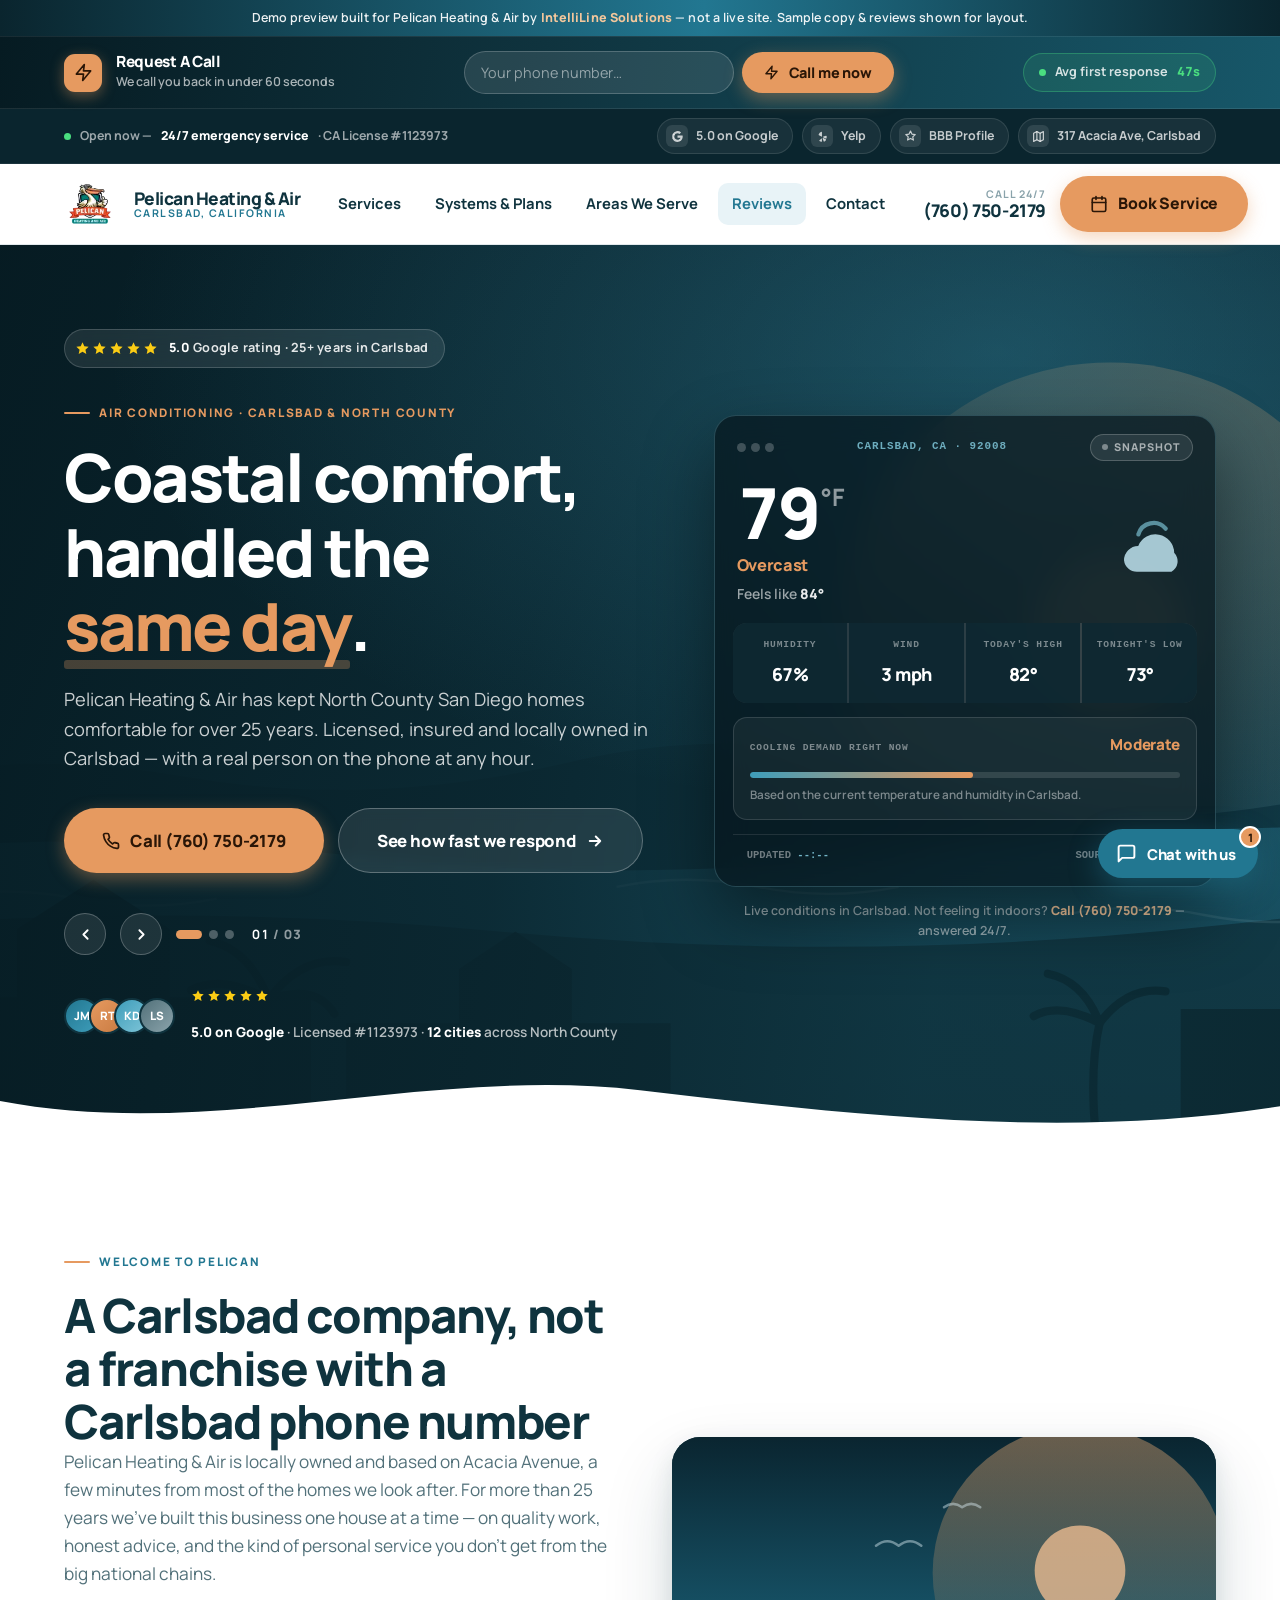
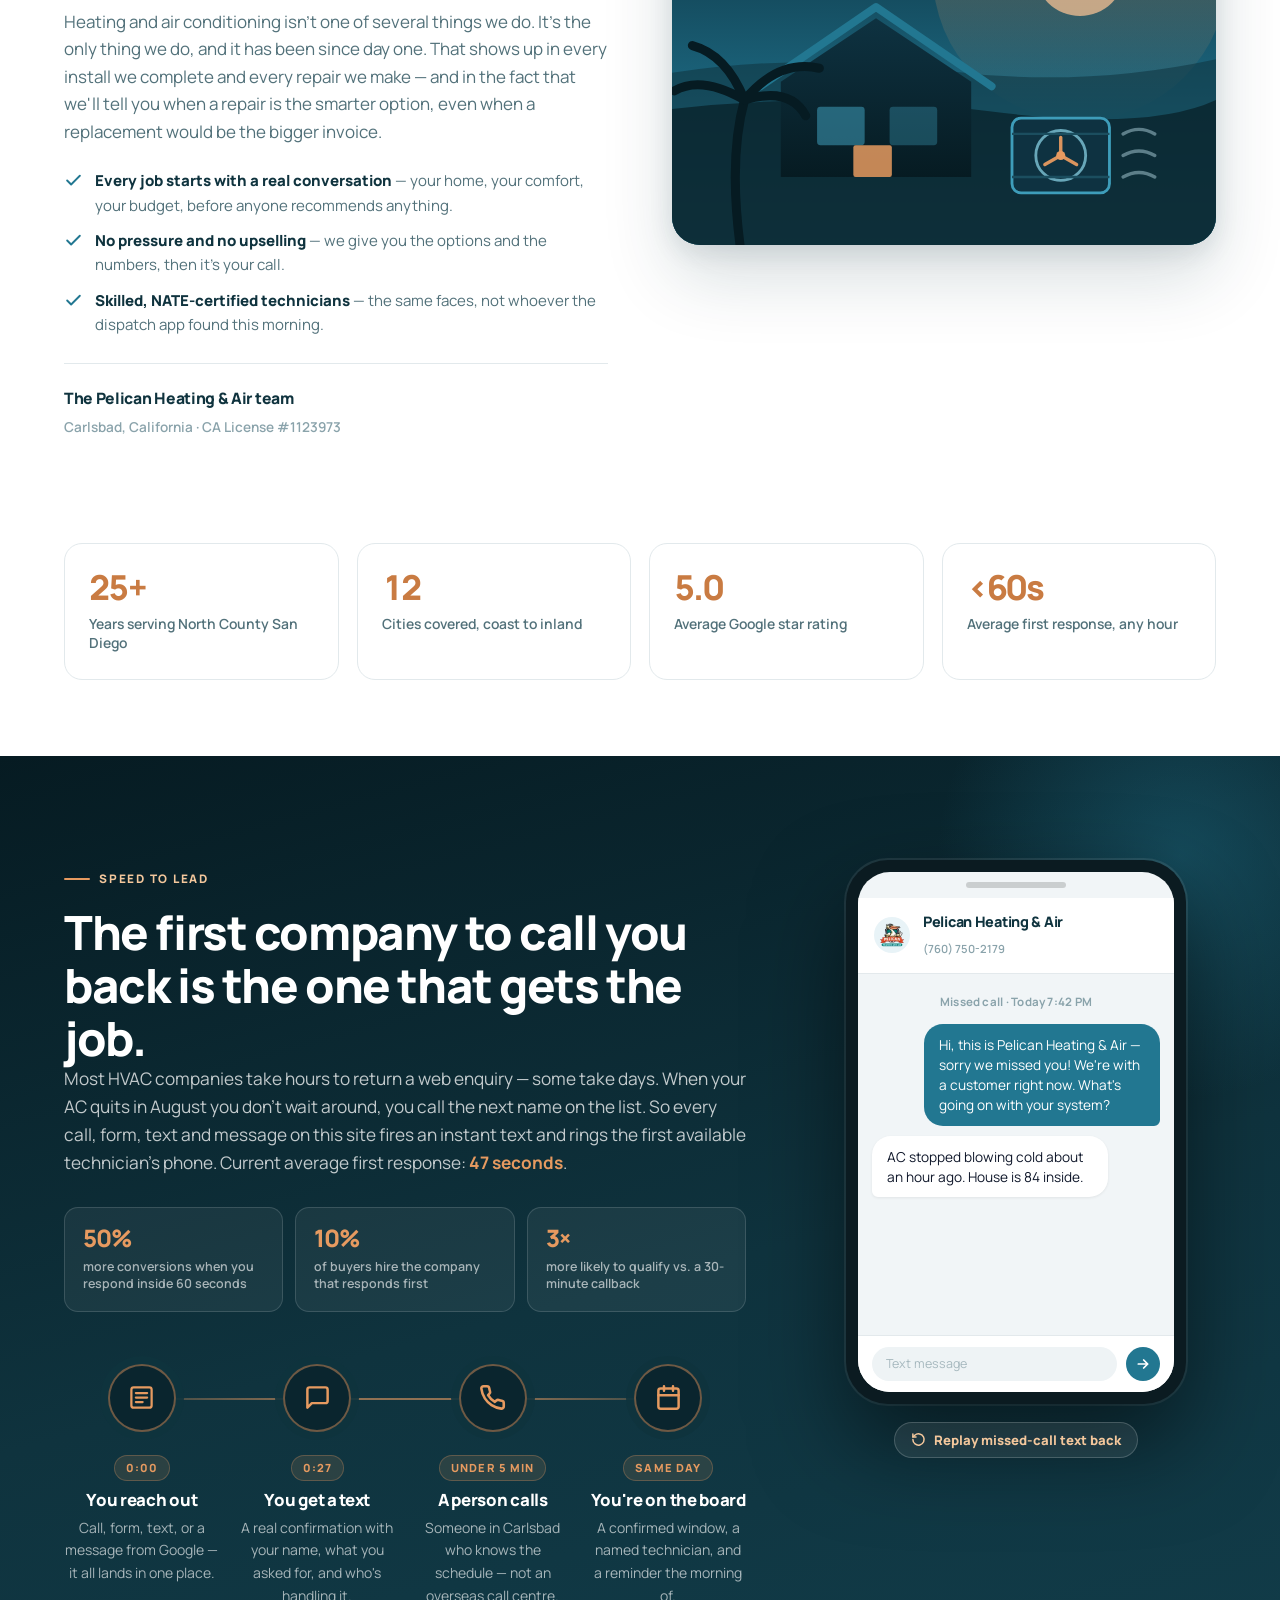
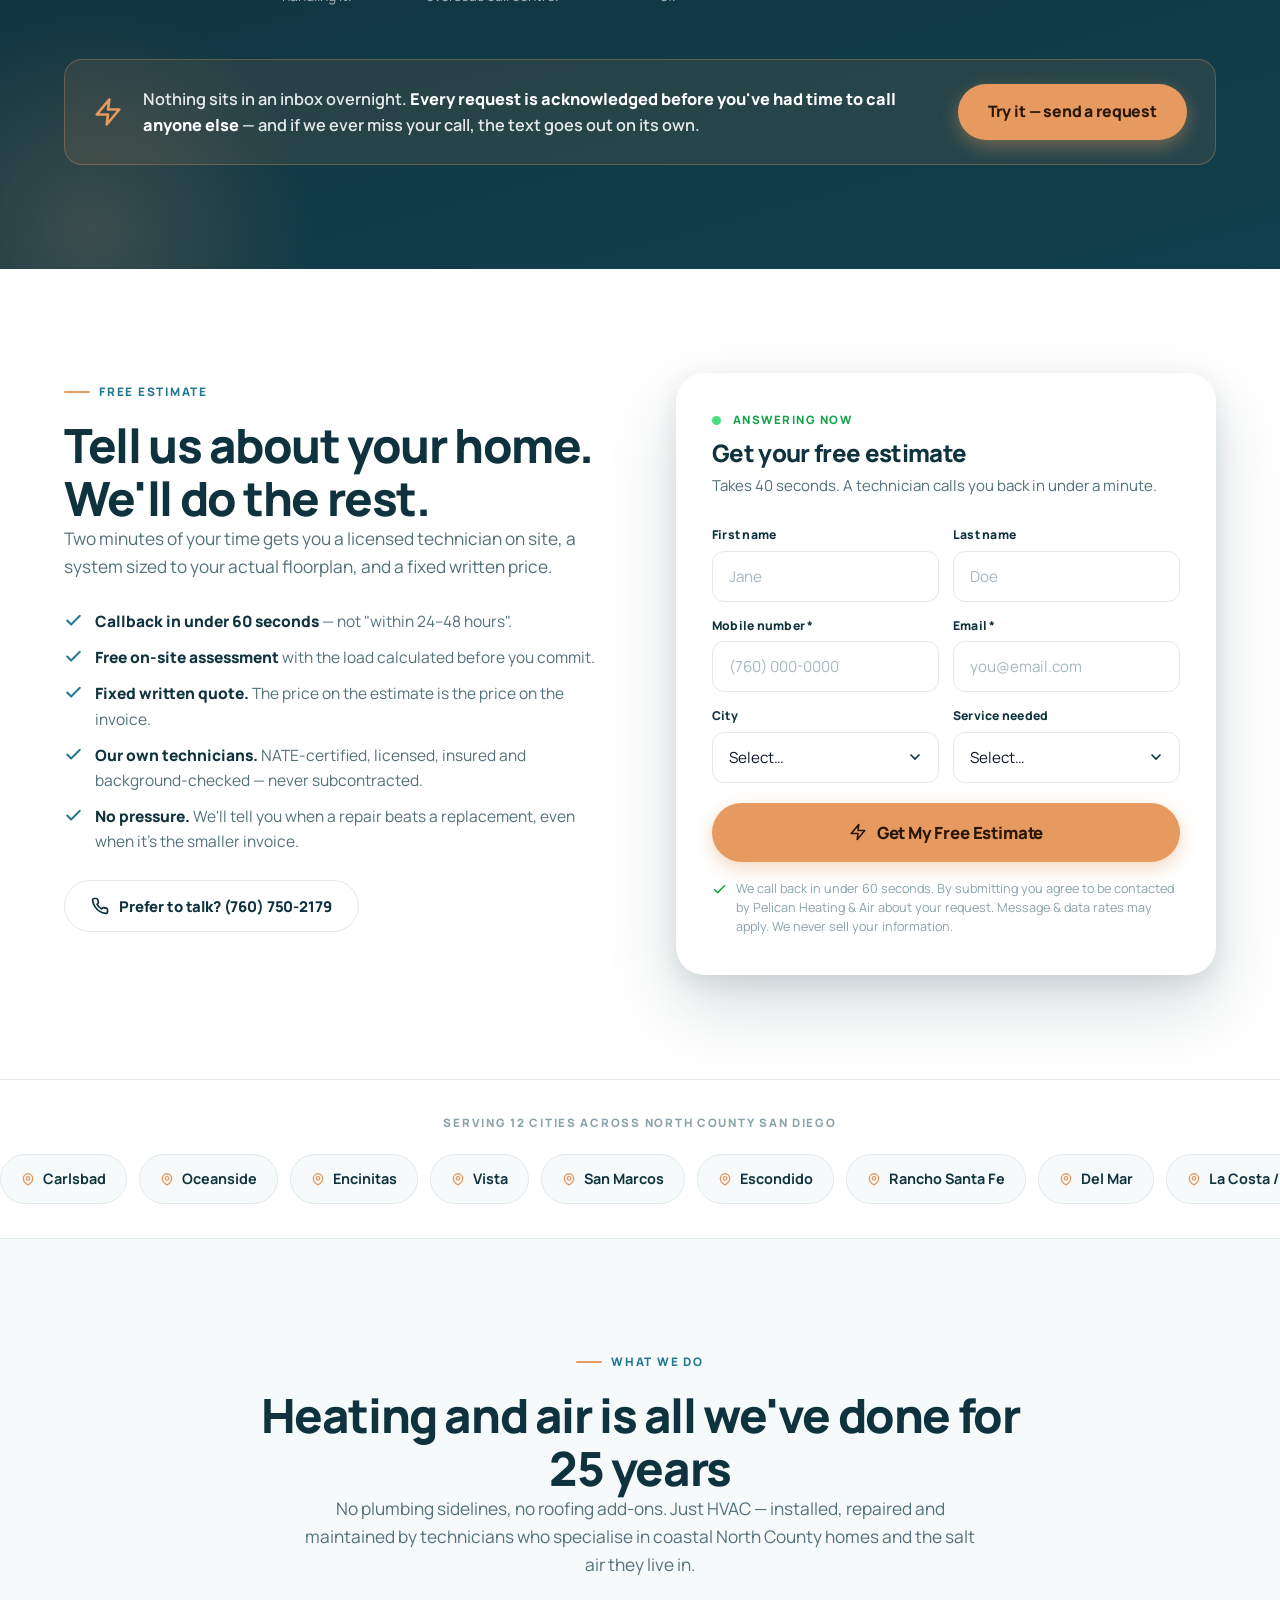
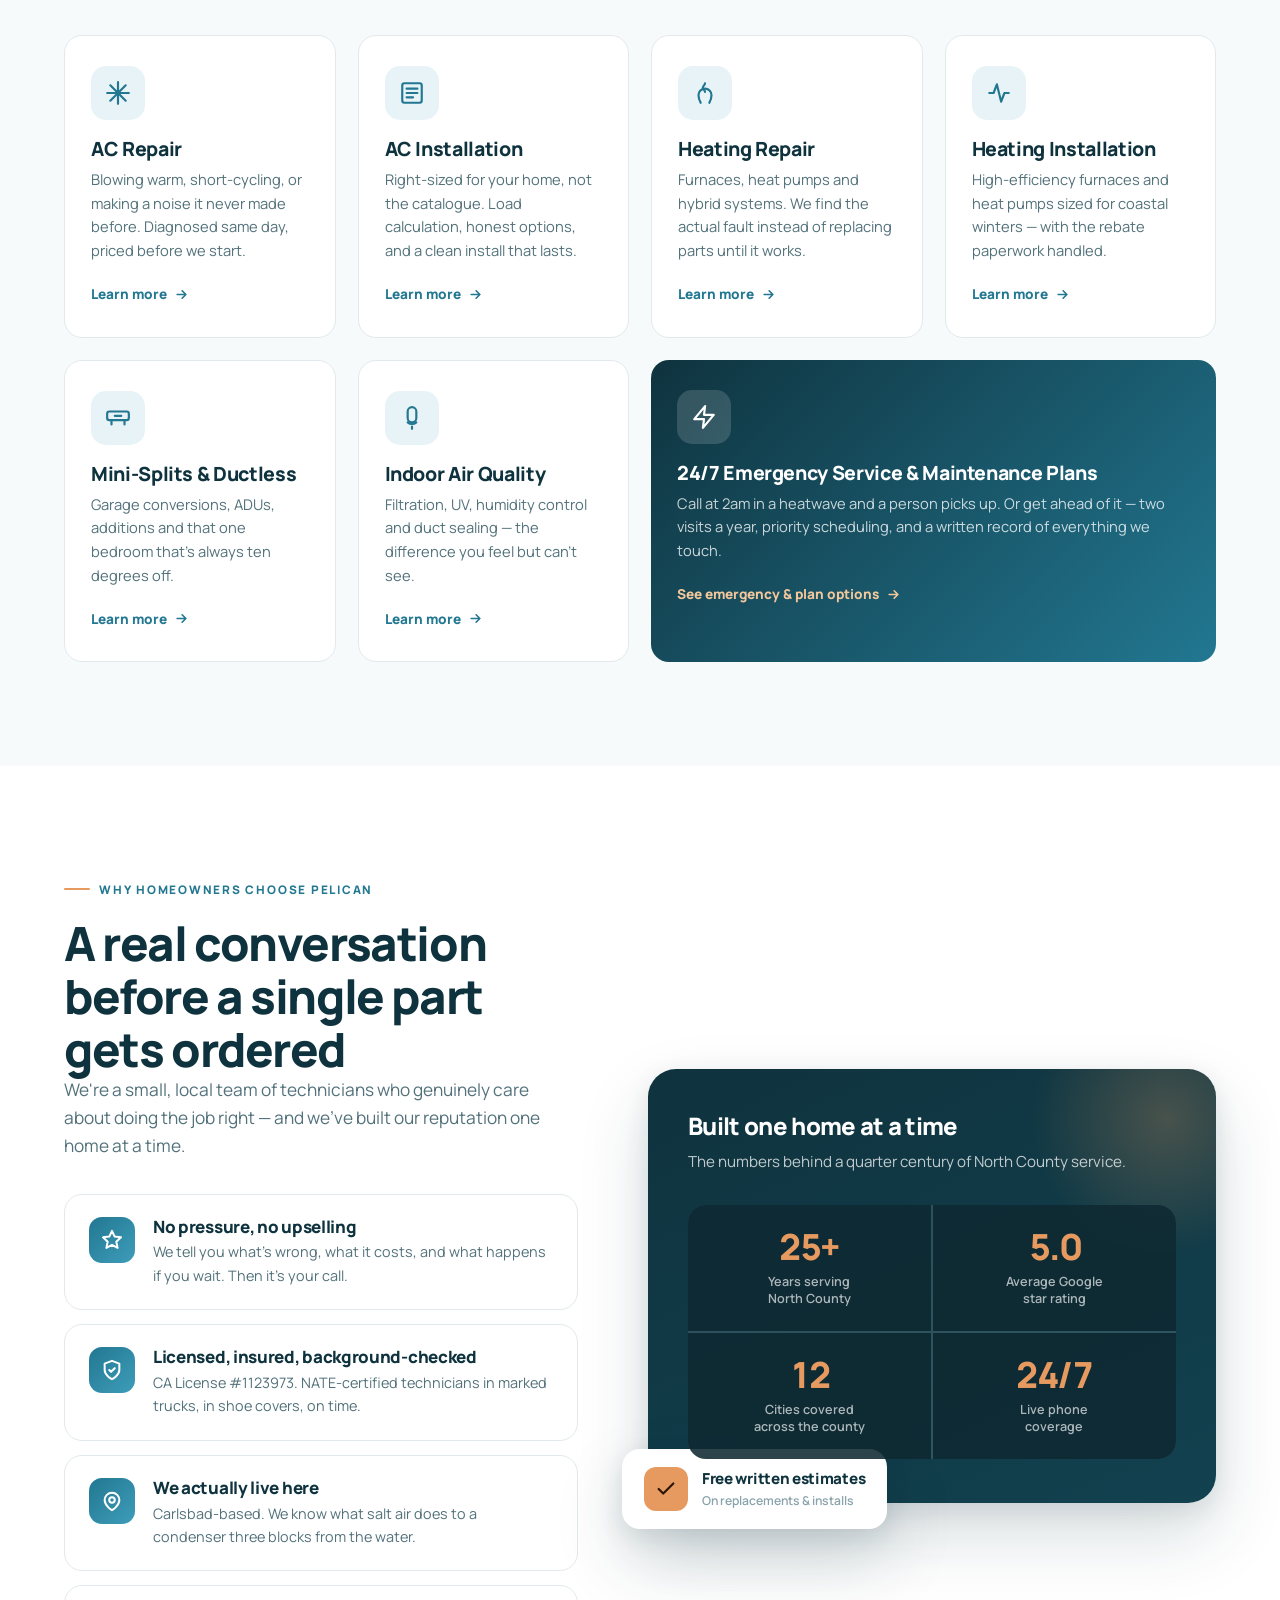
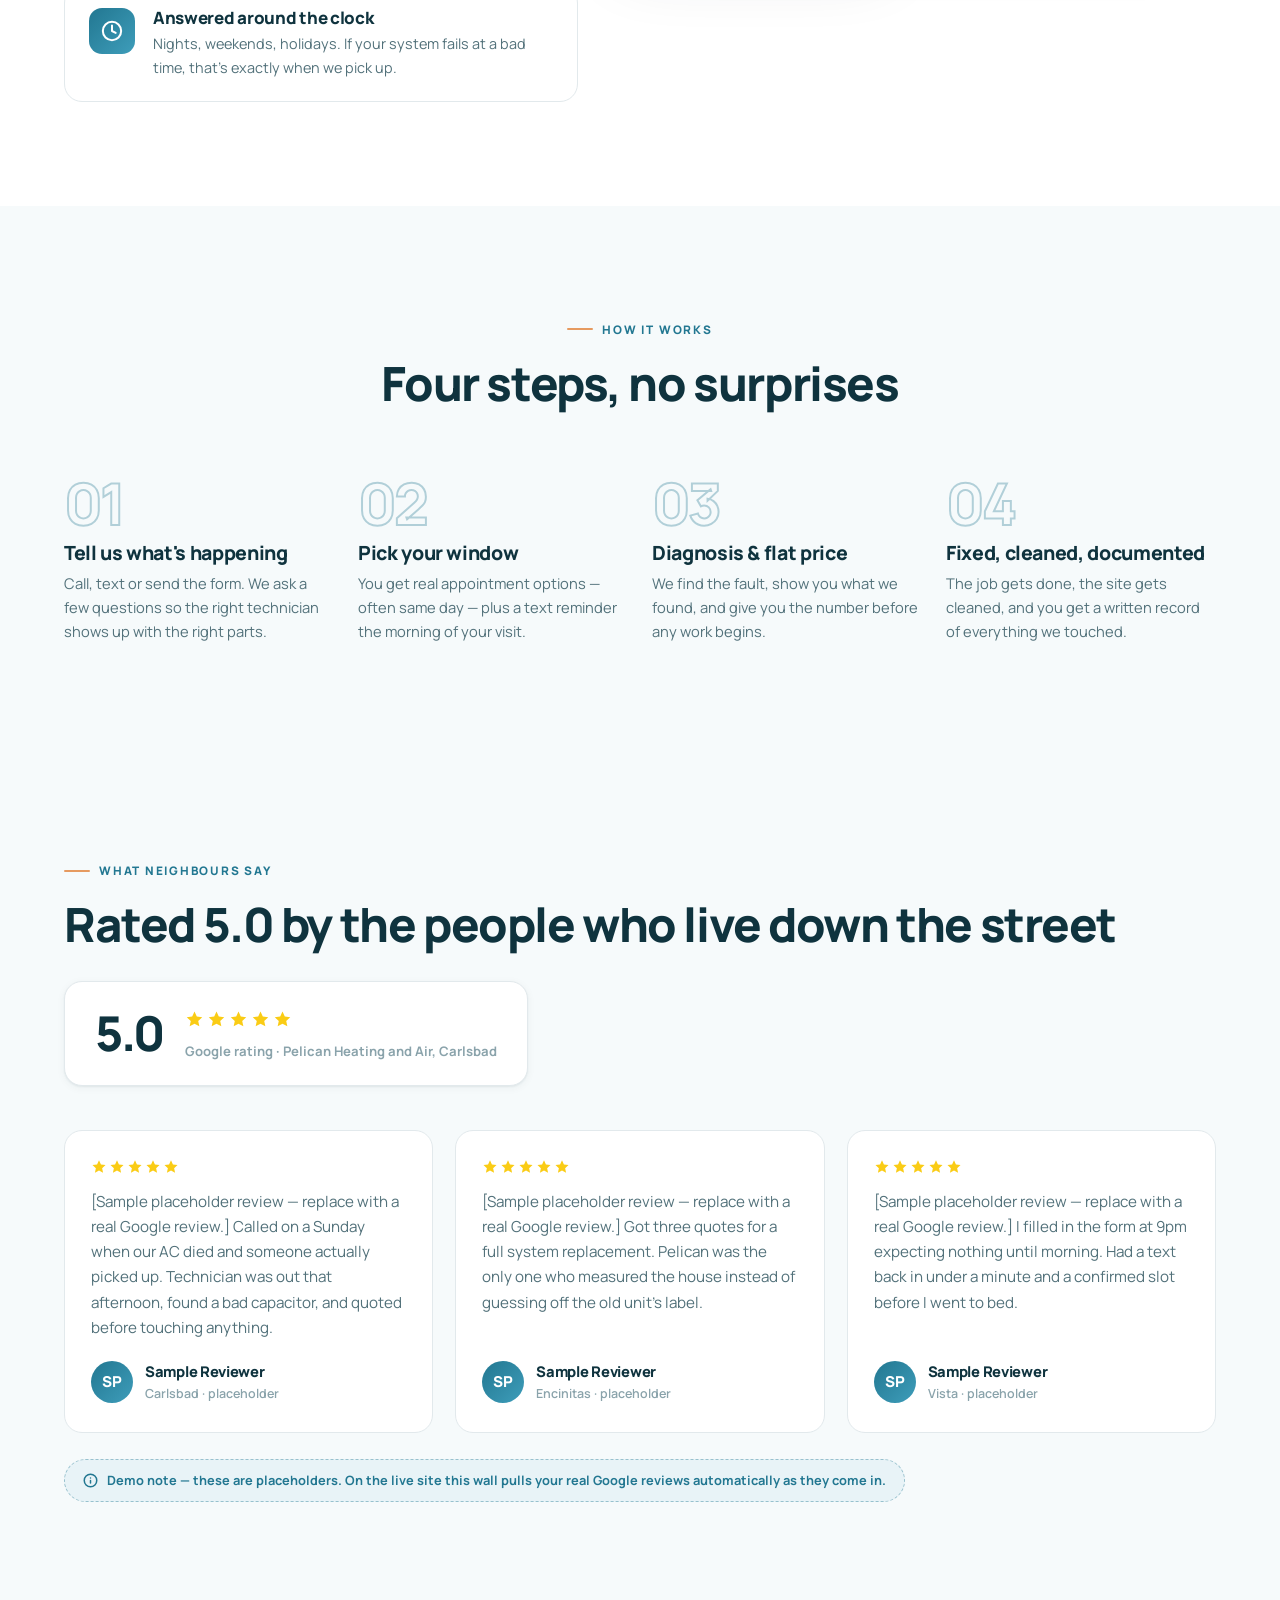
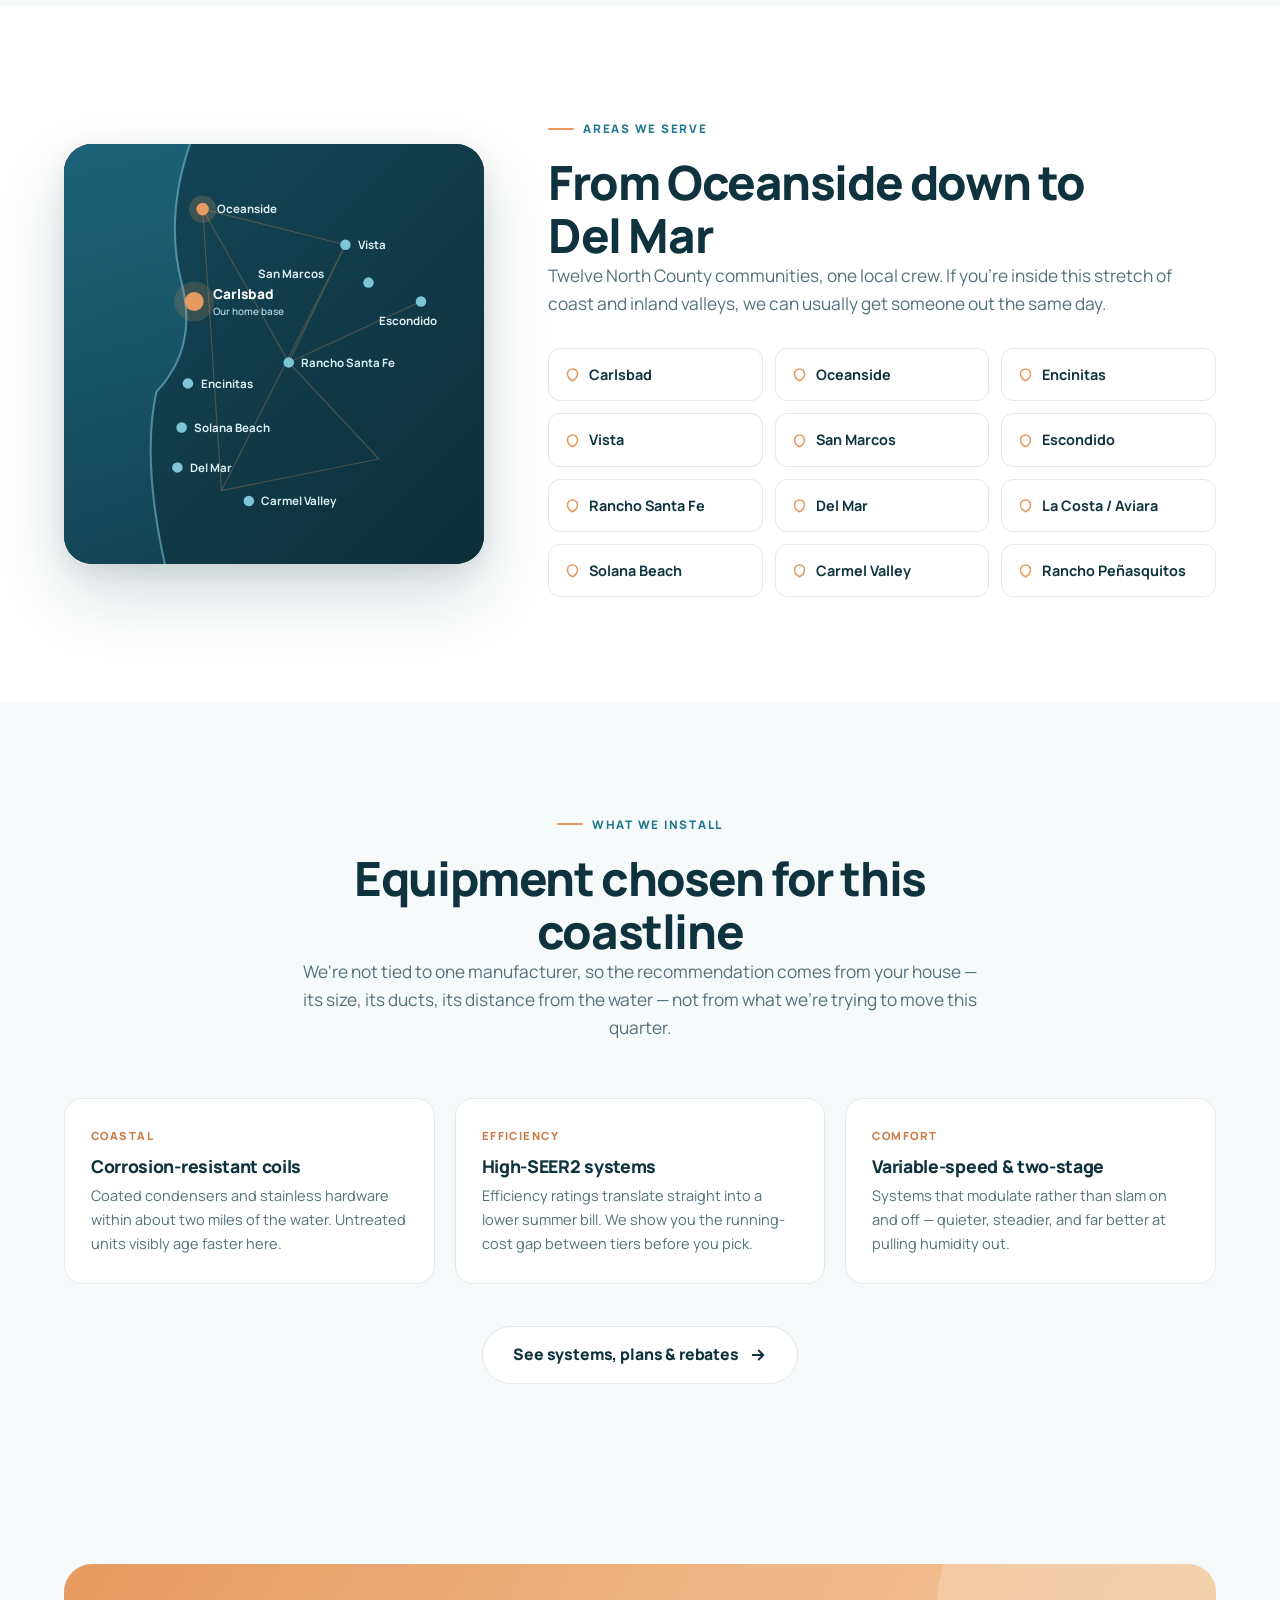
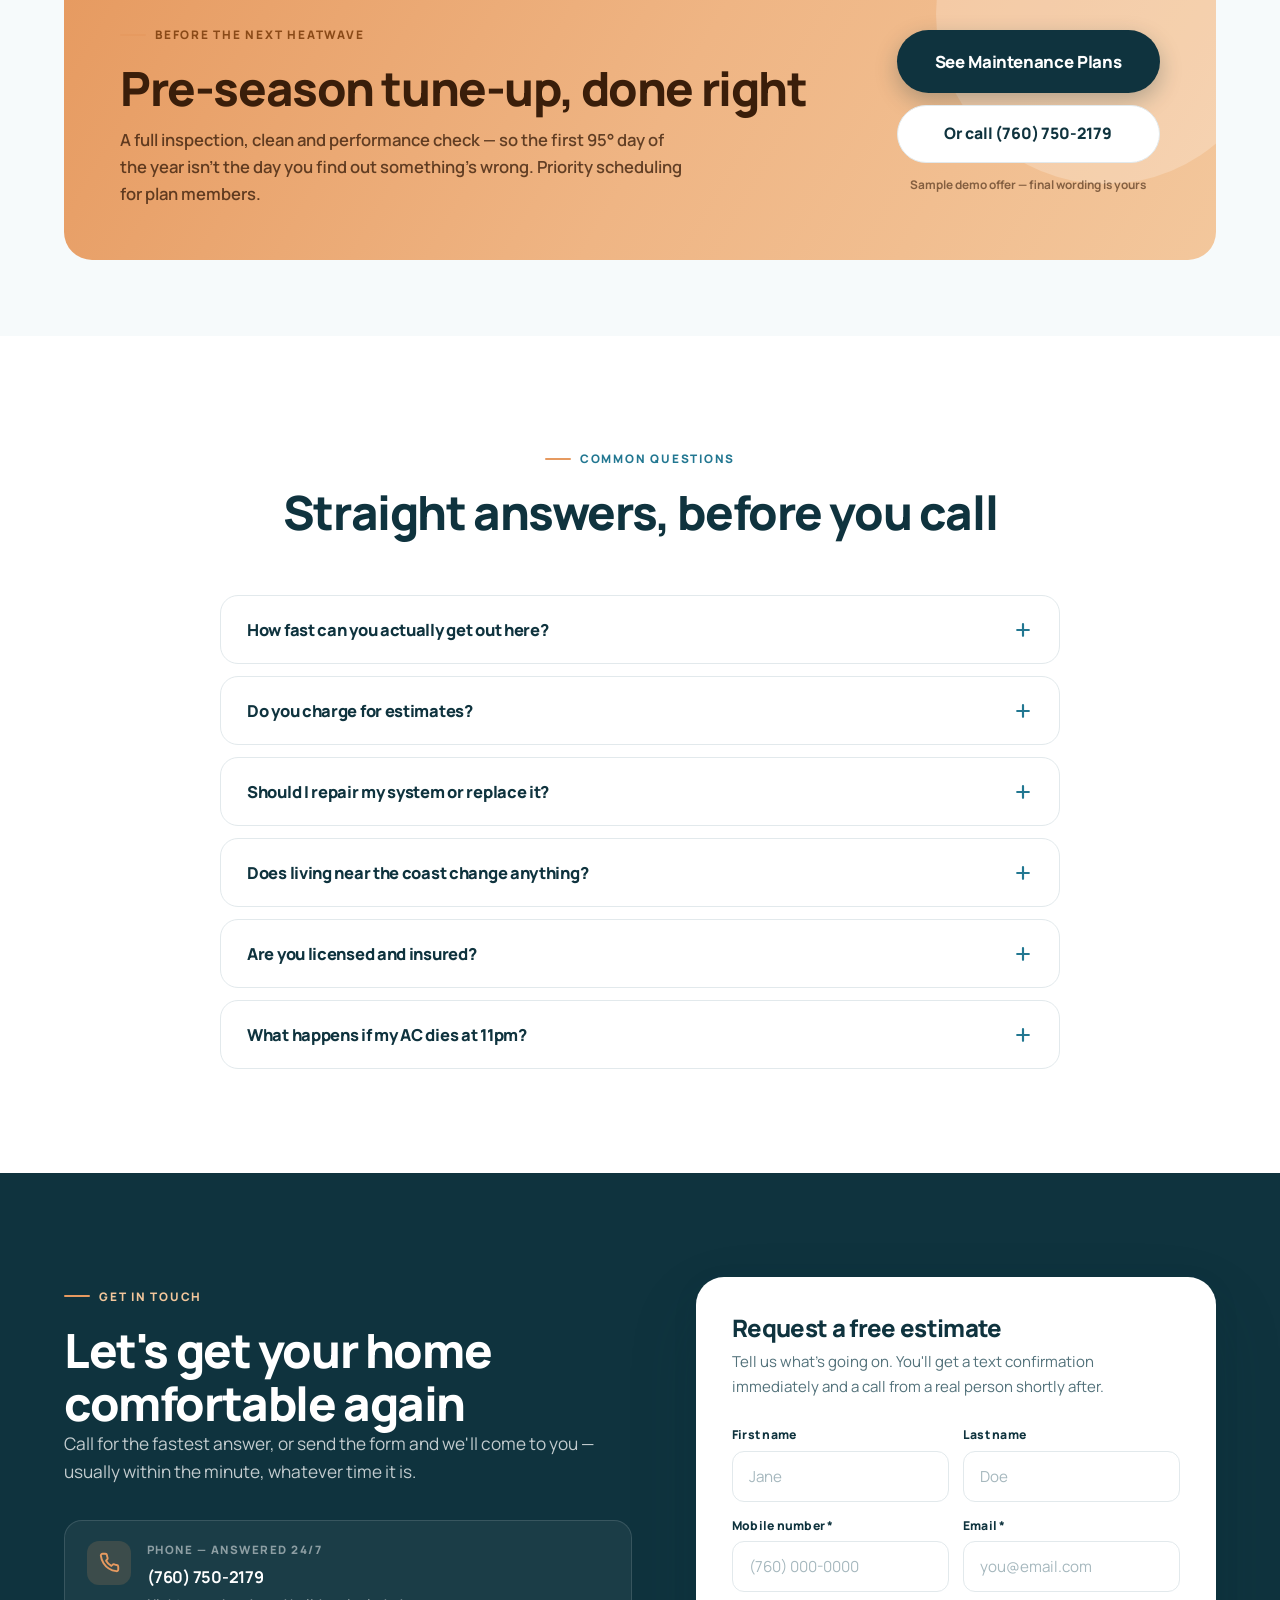
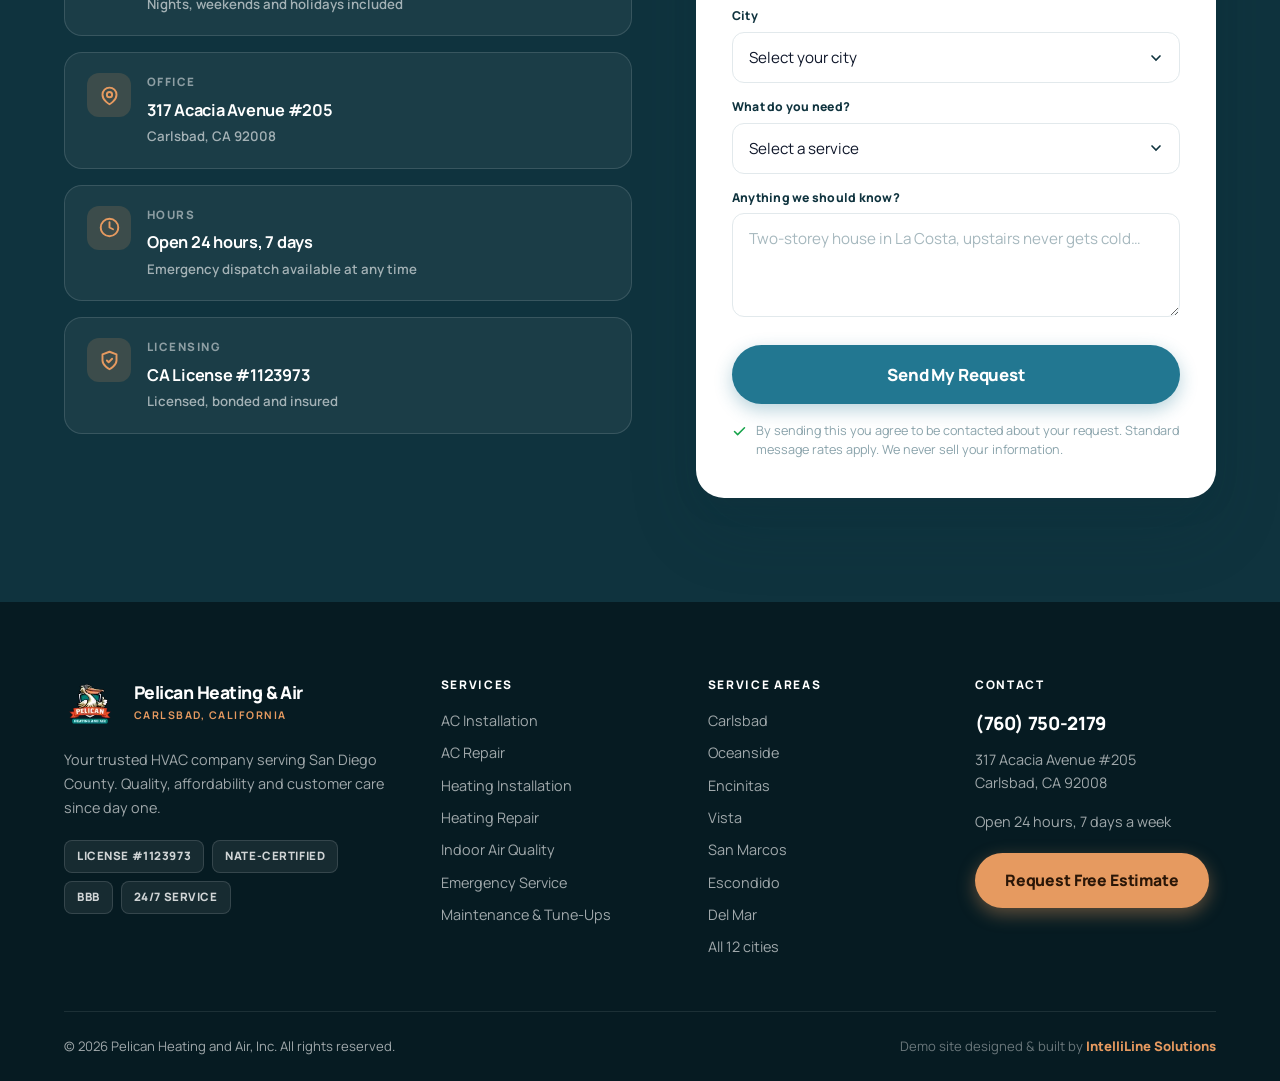
==== commit 459a1a72: "Seed weather badge as SNAPSHOT until live fetch succeeds" ====
--- a/index.html
+++ b/index.html
@@ -207,7 +207,7 @@
           <div class="livep-top">
             <span class="livep-dots"><i></i><i></i><i></i></span>
             <span class="livep-id">Carlsbad, CA &middot; 92008</span>
-            <span class="livep-badge" id="wxBadge"><span class="pulse-dot"></span> <span id="wxBadgeT">LIVE</span></span>
+            <span class="livep-badge is-snap" id="wxBadge"><span class="pulse-dot"></span> <span id="wxBadgeT">SNAPSHOT</span></span>
           </div>
 
           <div class="wx-main">
@@ -357,6 +357,7 @@
 
 
 
+
 <!-- ══ 4. stat strip ═════════════════════════════════════════════════════ -->
 <section class="section section--tight" style="padding-top:0">
   <div class="wrap">
--- a/assets/styles.css
+++ b/assets/styles.css
@@ -1264,3 +1264,50 @@
   .ftr-brand{gap:14px}
 }
 .nav a{white-space:nowrap}
+
+
+/* ==========================================================================
+   Live Carlsbad weather panel
+   ========================================================================== */
+.wx-main{display:flex;align-items:center;justify-content:space-between;gap:18px;padding:6px 4px 18px}
+.wx-now{min-width:0}
+.wx-temp{display:flex;align-items:flex-start;gap:4px;line-height:1}
+.wx-temp b{
+  font-size:4.4rem;font-weight:800;color:#fff;letter-spacing:-.055em;line-height:.9;
+  font-variant-numeric:tabular-nums;
+}
+.wx-temp span{font-size:1.5rem;font-weight:700;color:rgba(255,255,255,.55);margin-top:4px}
+.wx-cond{font-size:1.02rem;font-weight:800;color:var(--sand);letter-spacing:-.02em;margin-top:8px}
+.wx-feels{font-size:.87rem;font-weight:600;color:rgba(255,255,255,.6);margin-top:4px}
+.wx-feels b{color:rgba(255,255,255,.9);font-weight:800}
+.wx-icon{width:92px;height:92px;flex:none;opacity:.95}
+.wx-icon svg{width:100%;height:100%}
+
+.wx-grid{display:grid;grid-template-columns:repeat(4,1fr);gap:2px;background:rgba(255,255,255,.12);border-radius:14px;overflow:hidden}
+.wx-cell{background:rgba(10,37,46,.86);padding:14px 12px;text-align:center}
+.wx-k{
+  display:block;font-family:ui-monospace,'SF Mono',Menlo,Consolas,monospace;
+  font-size:.6rem;font-weight:700;letter-spacing:.09em;text-transform:uppercase;
+  color:rgba(255,255,255,.45);margin-bottom:7px;
+}
+.wx-cell b{font-size:1.12rem;font-weight:800;color:#fff;letter-spacing:-.03em;font-variant-numeric:tabular-nums}
+
+.wx-load{margin-top:14px;padding:15px 16px;border-radius:14px;background:rgba(255,255,255,.05);border:1px solid rgba(255,255,255,.13)}
+.wx-load-h{display:flex;align-items:baseline;justify-content:space-between;gap:12px;margin-bottom:10px}
+.wx-load-h b{font-size:.95rem;font-weight:800;color:var(--sand);letter-spacing:-.02em}
+.wx-load-bar{height:6px;border-radius:99px;background:rgba(255,255,255,.12);overflow:hidden}
+.wx-load-bar i{
+  display:block;height:100%;border-radius:99px;
+  background:linear-gradient(90deg,var(--teal-lt),var(--sand));
+  transition:width 1.1s var(--ease);
+}
+.wx-load-p{margin:9px 0 0;font-size:.73rem;color:rgba(255,255,255,.45);font-weight:600;line-height:1.4}
+
+.livep-badge.is-snap{background:rgba(255,255,255,.09);border-color:rgba(255,255,255,.2);color:rgba(255,255,255,.6)}
+.livep-badge.is-snap .pulse-dot{background:rgba(255,255,255,.4);animation:none;box-shadow:none}
+
+@media (max-width:640px){
+  .wx-temp b{font-size:3.5rem}
+  .wx-icon{width:72px;height:72px}
+  .wx-grid{grid-template-columns:1fr 1fr}
+}
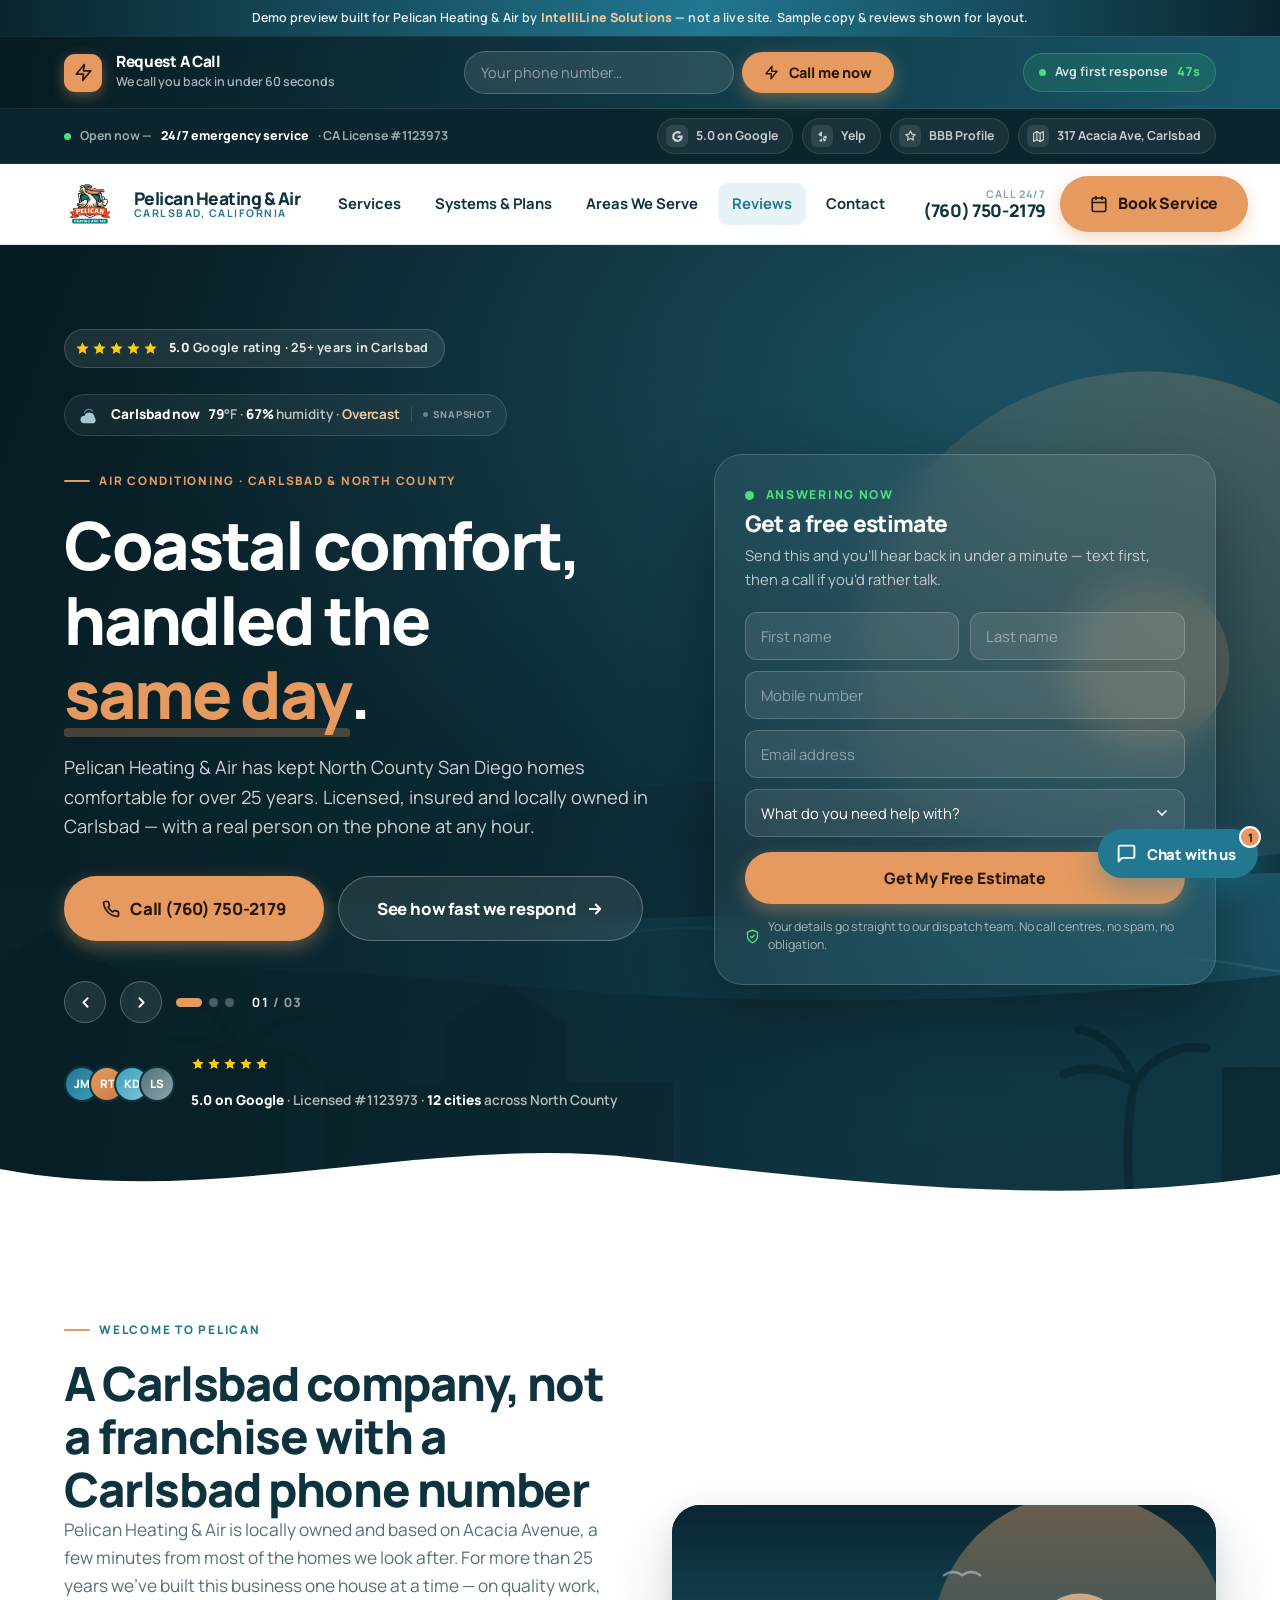
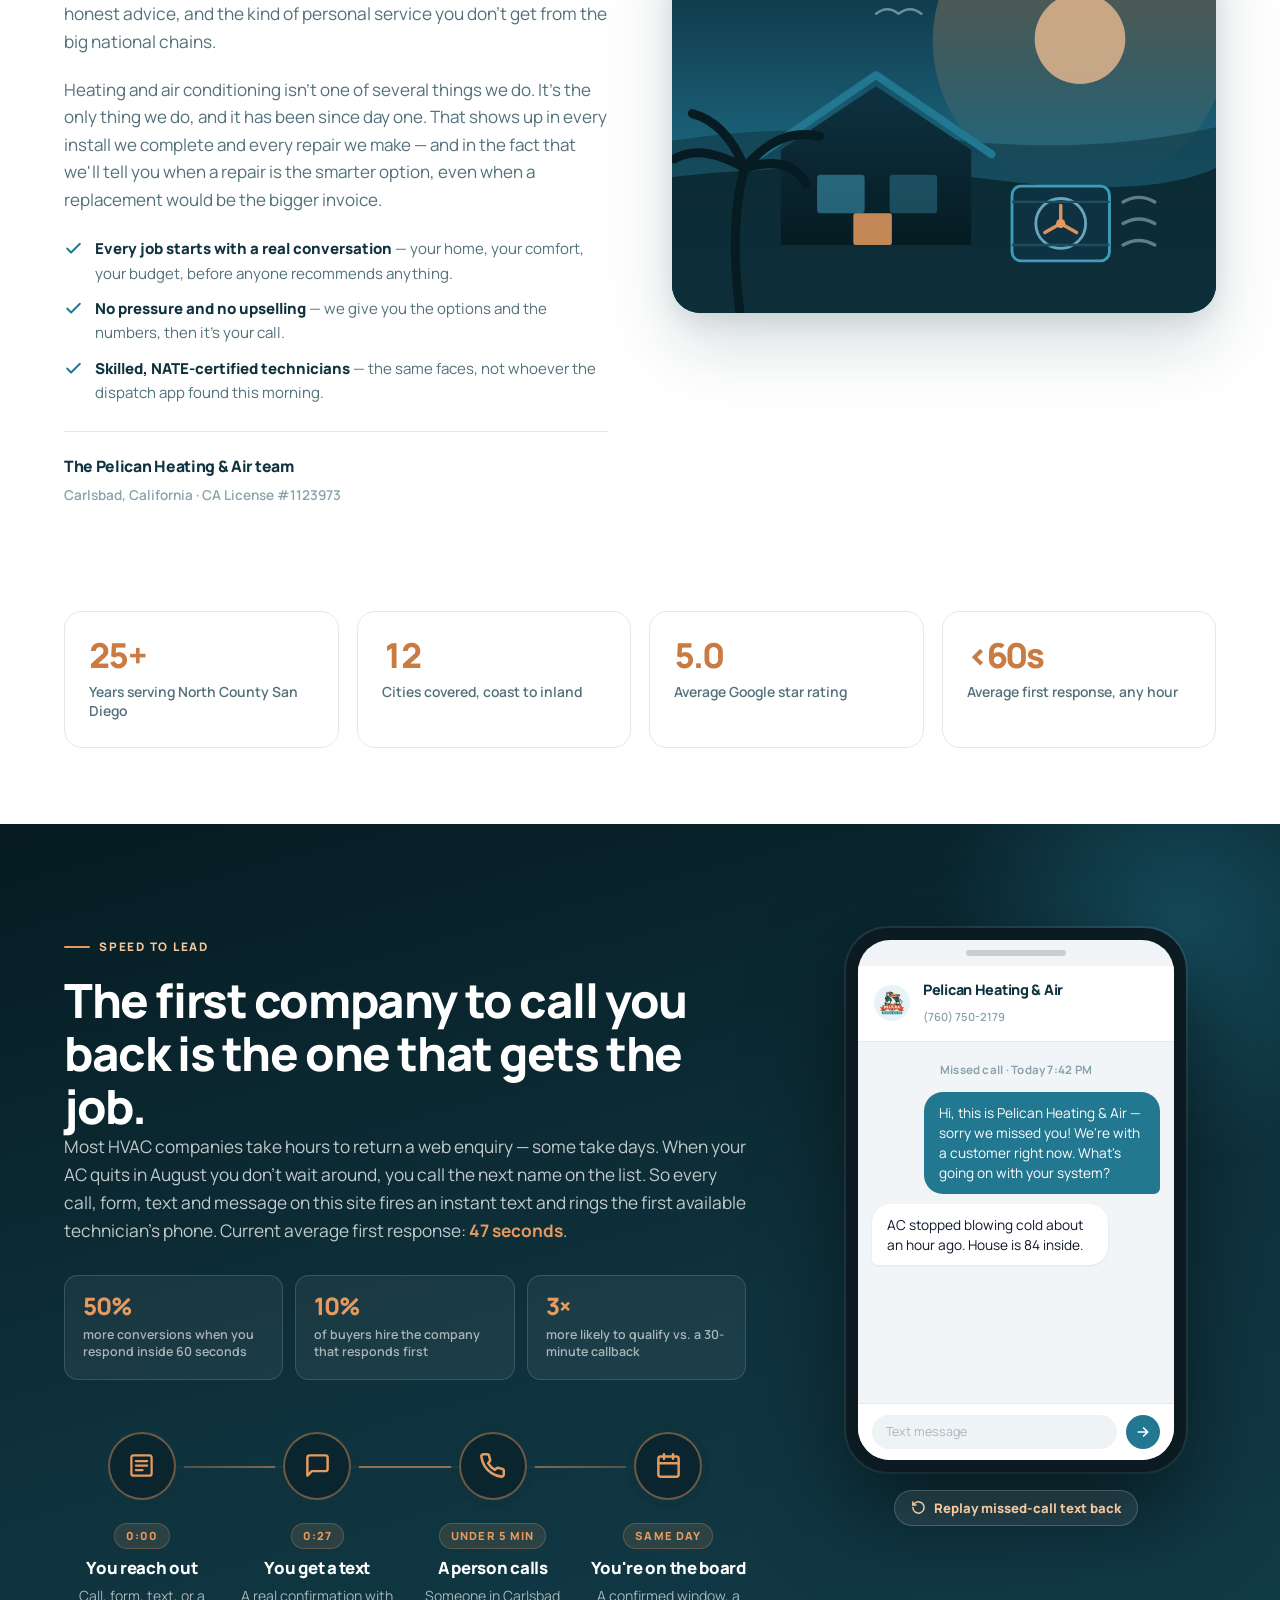
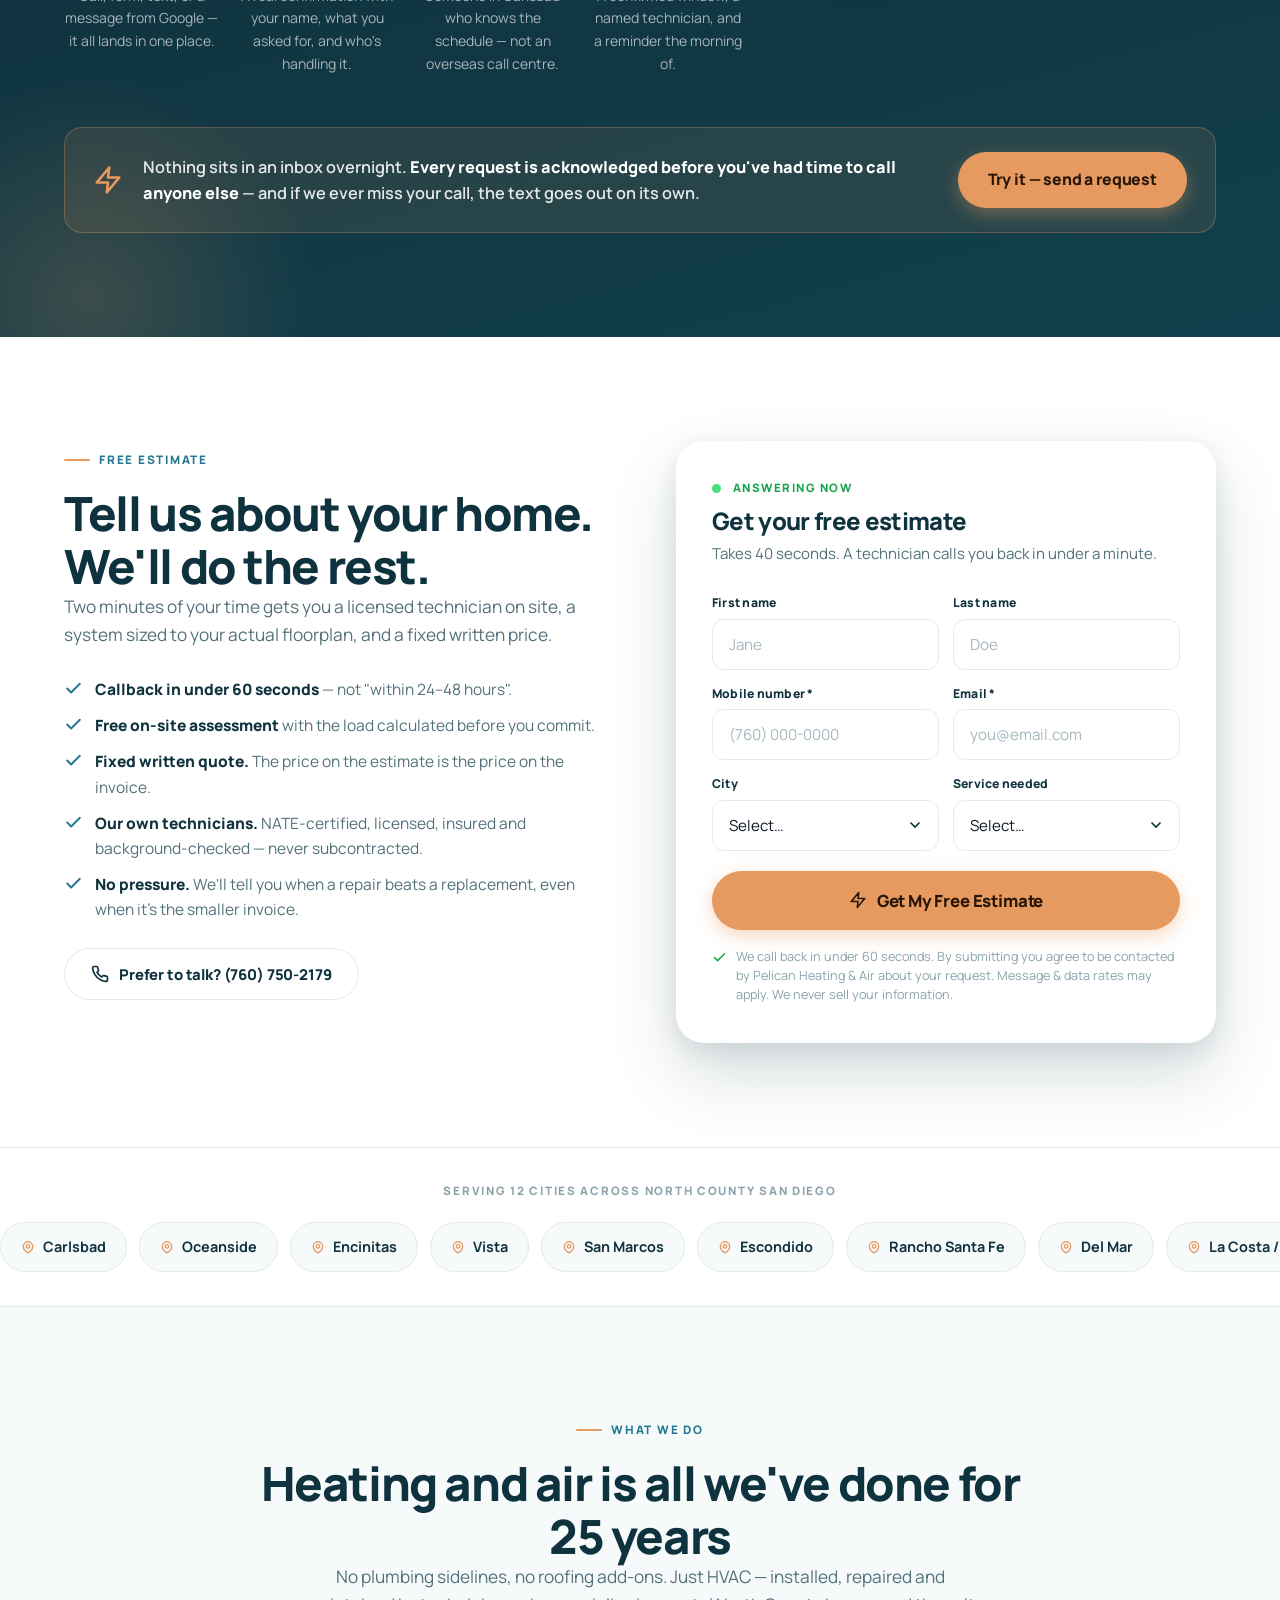
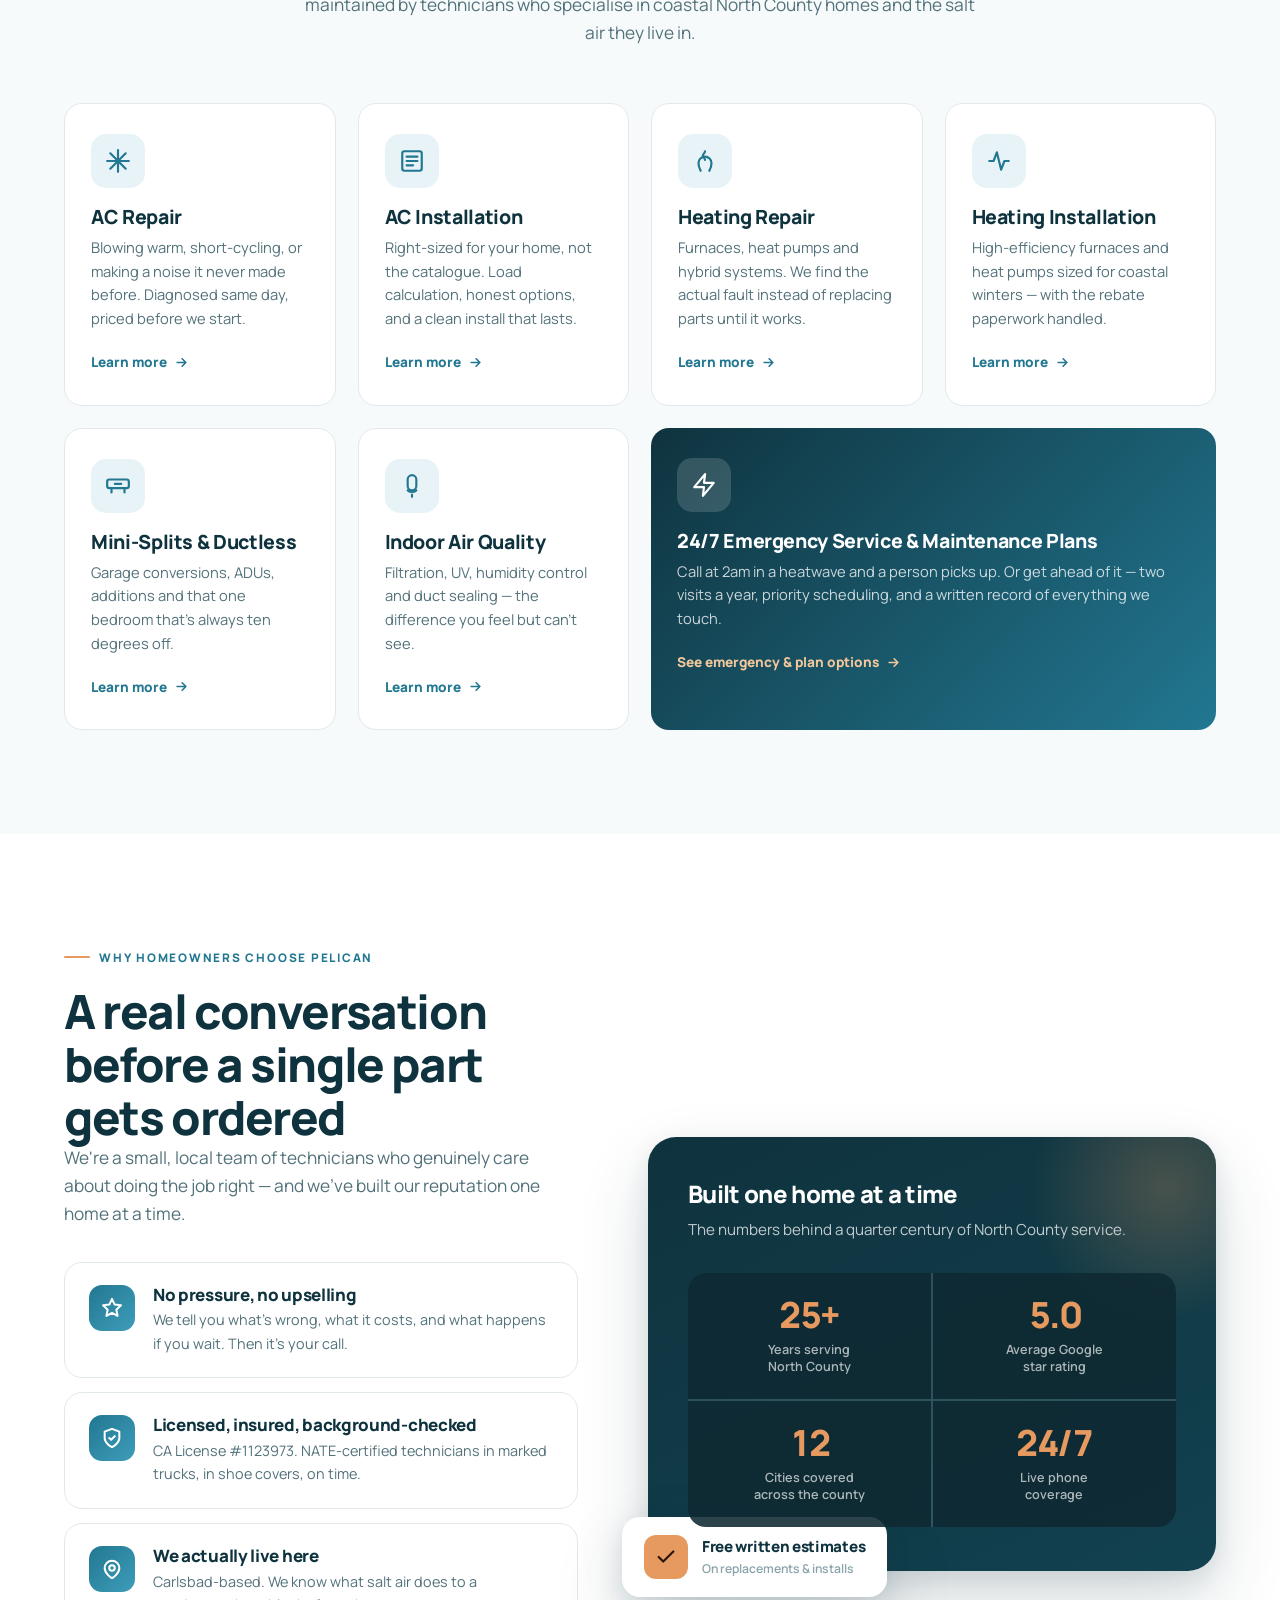
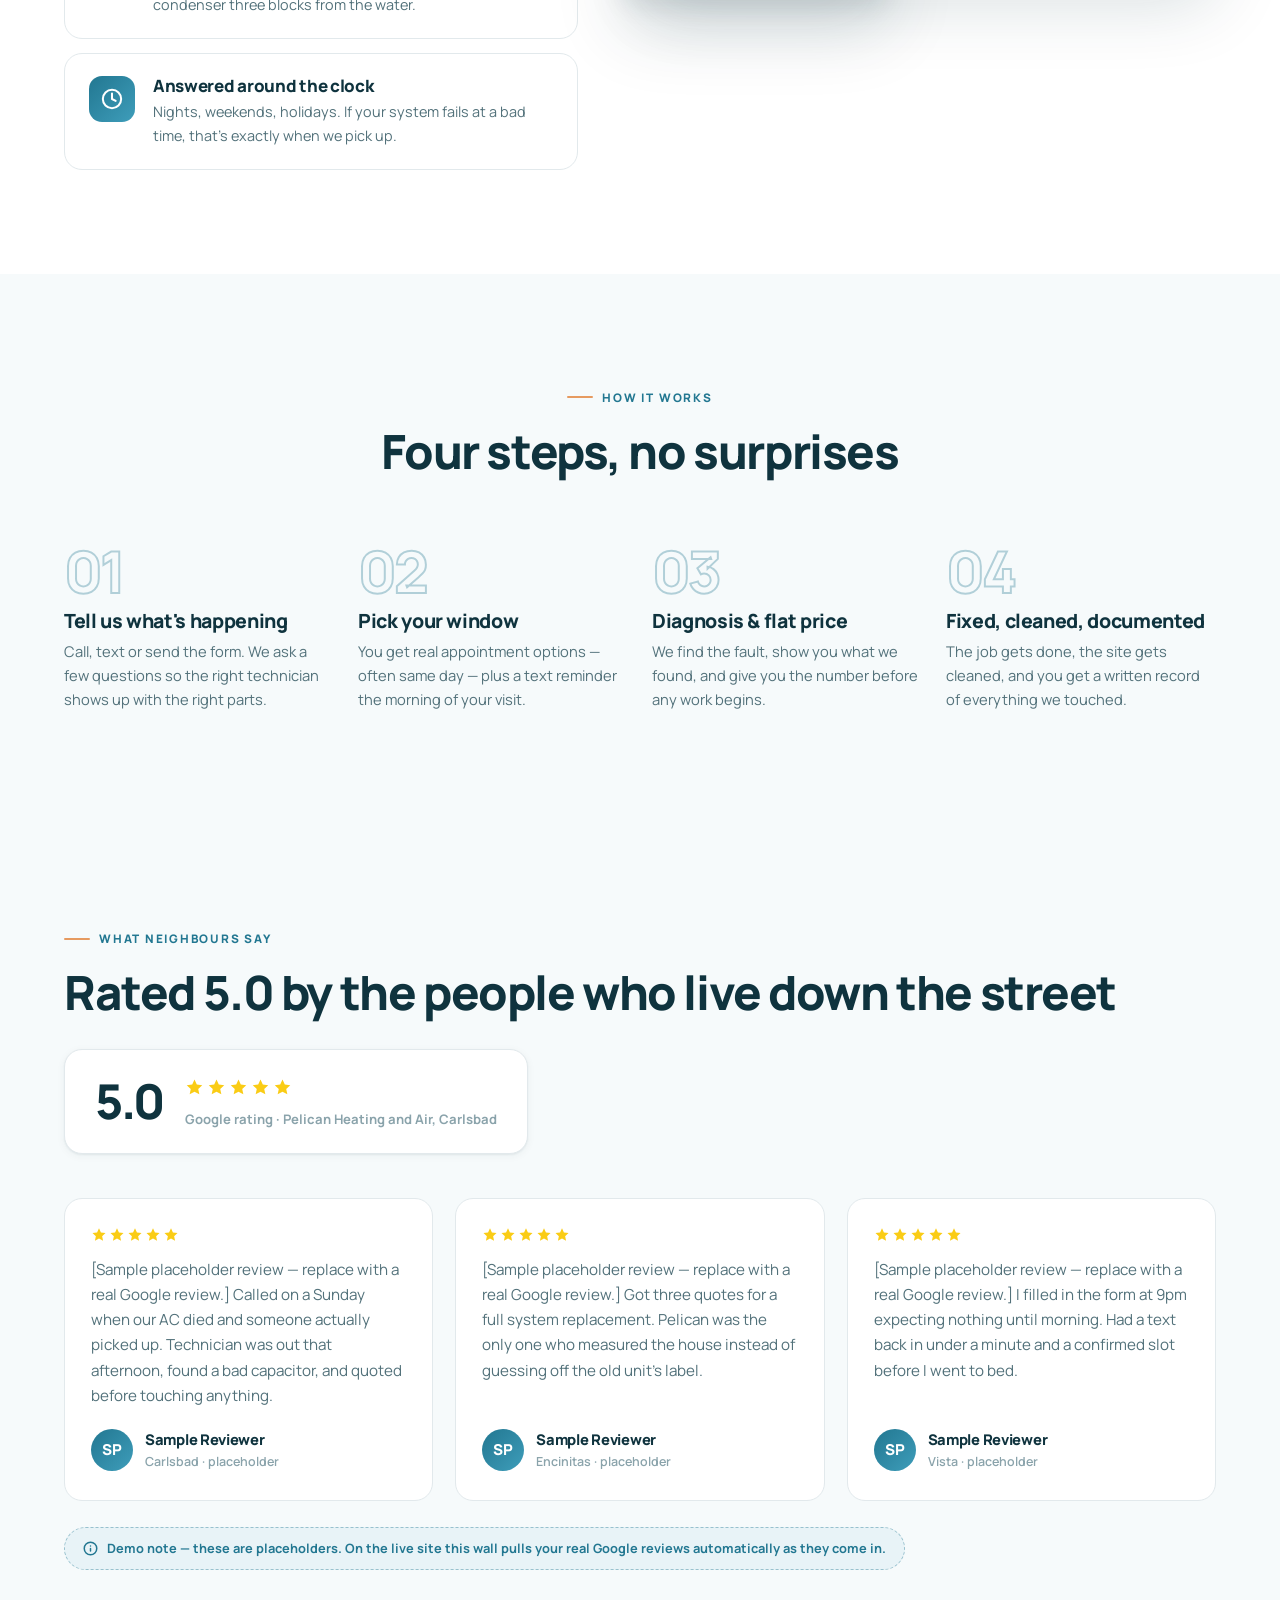
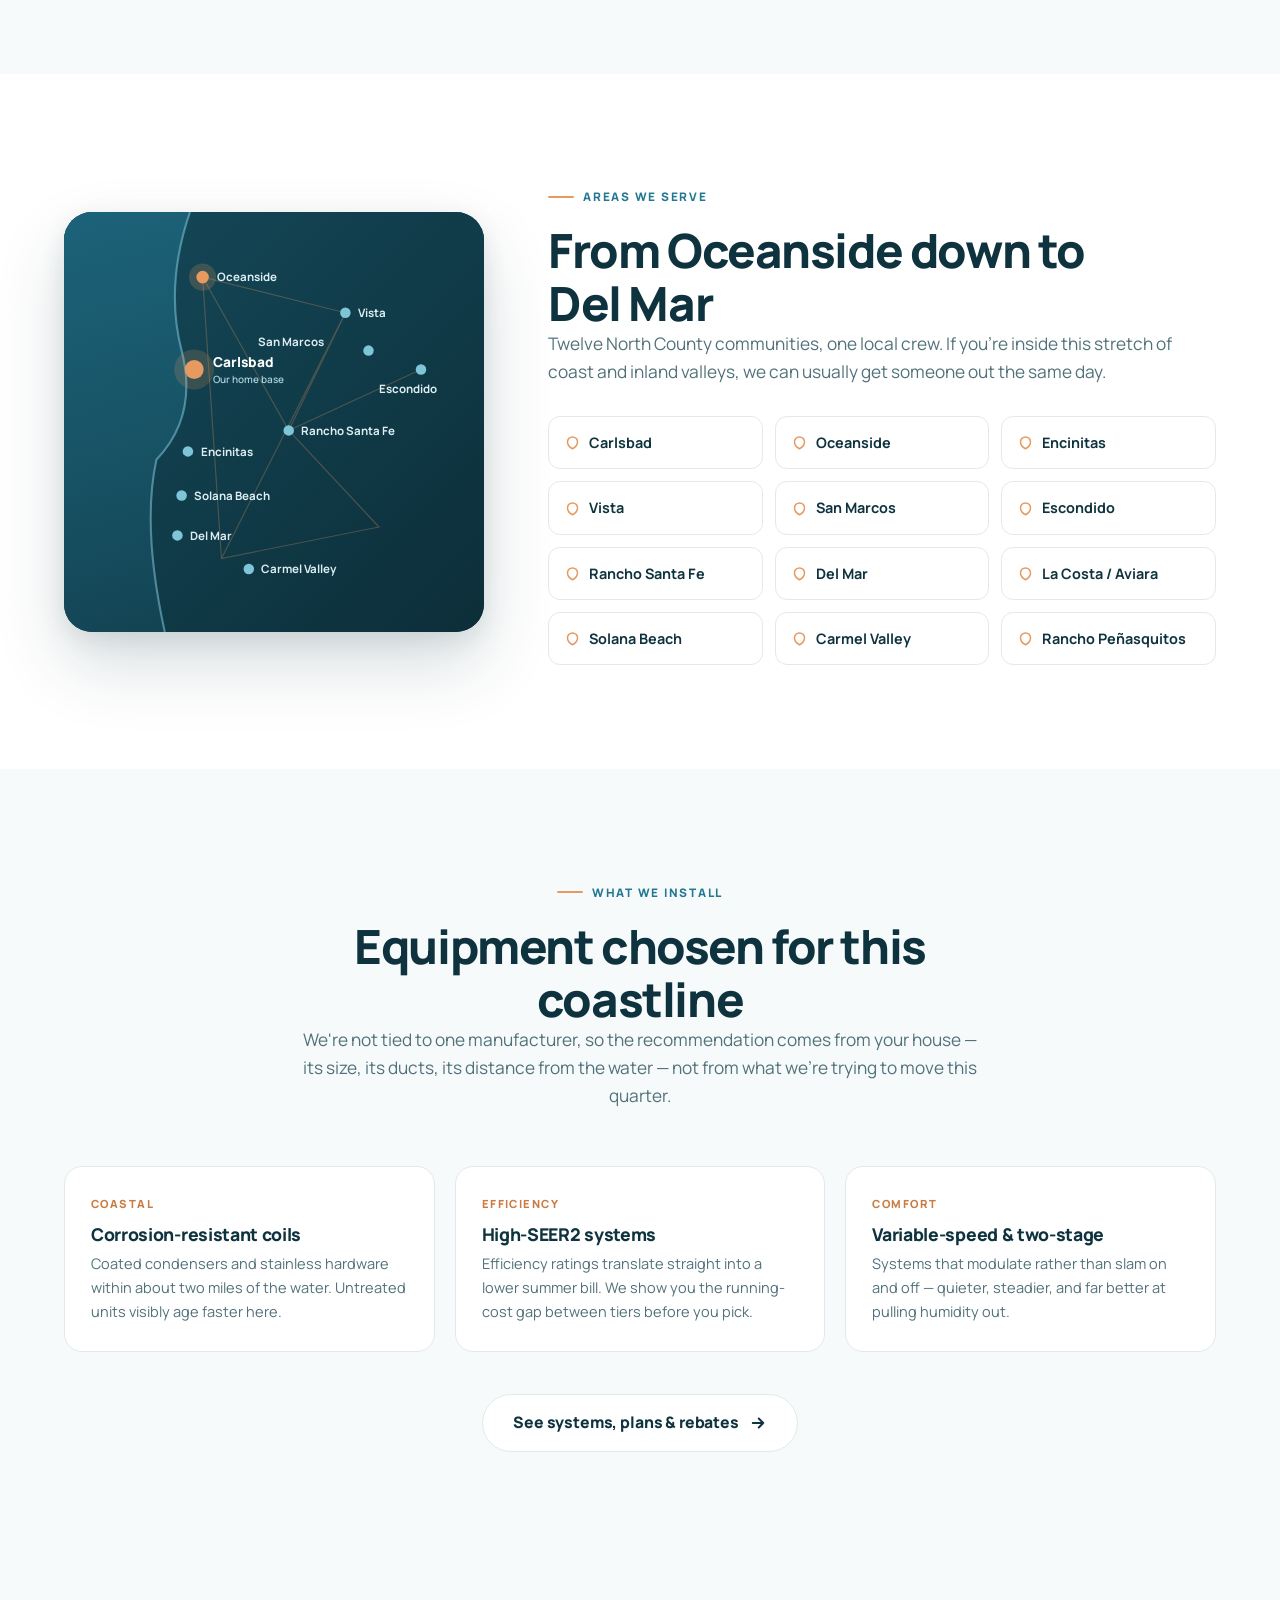
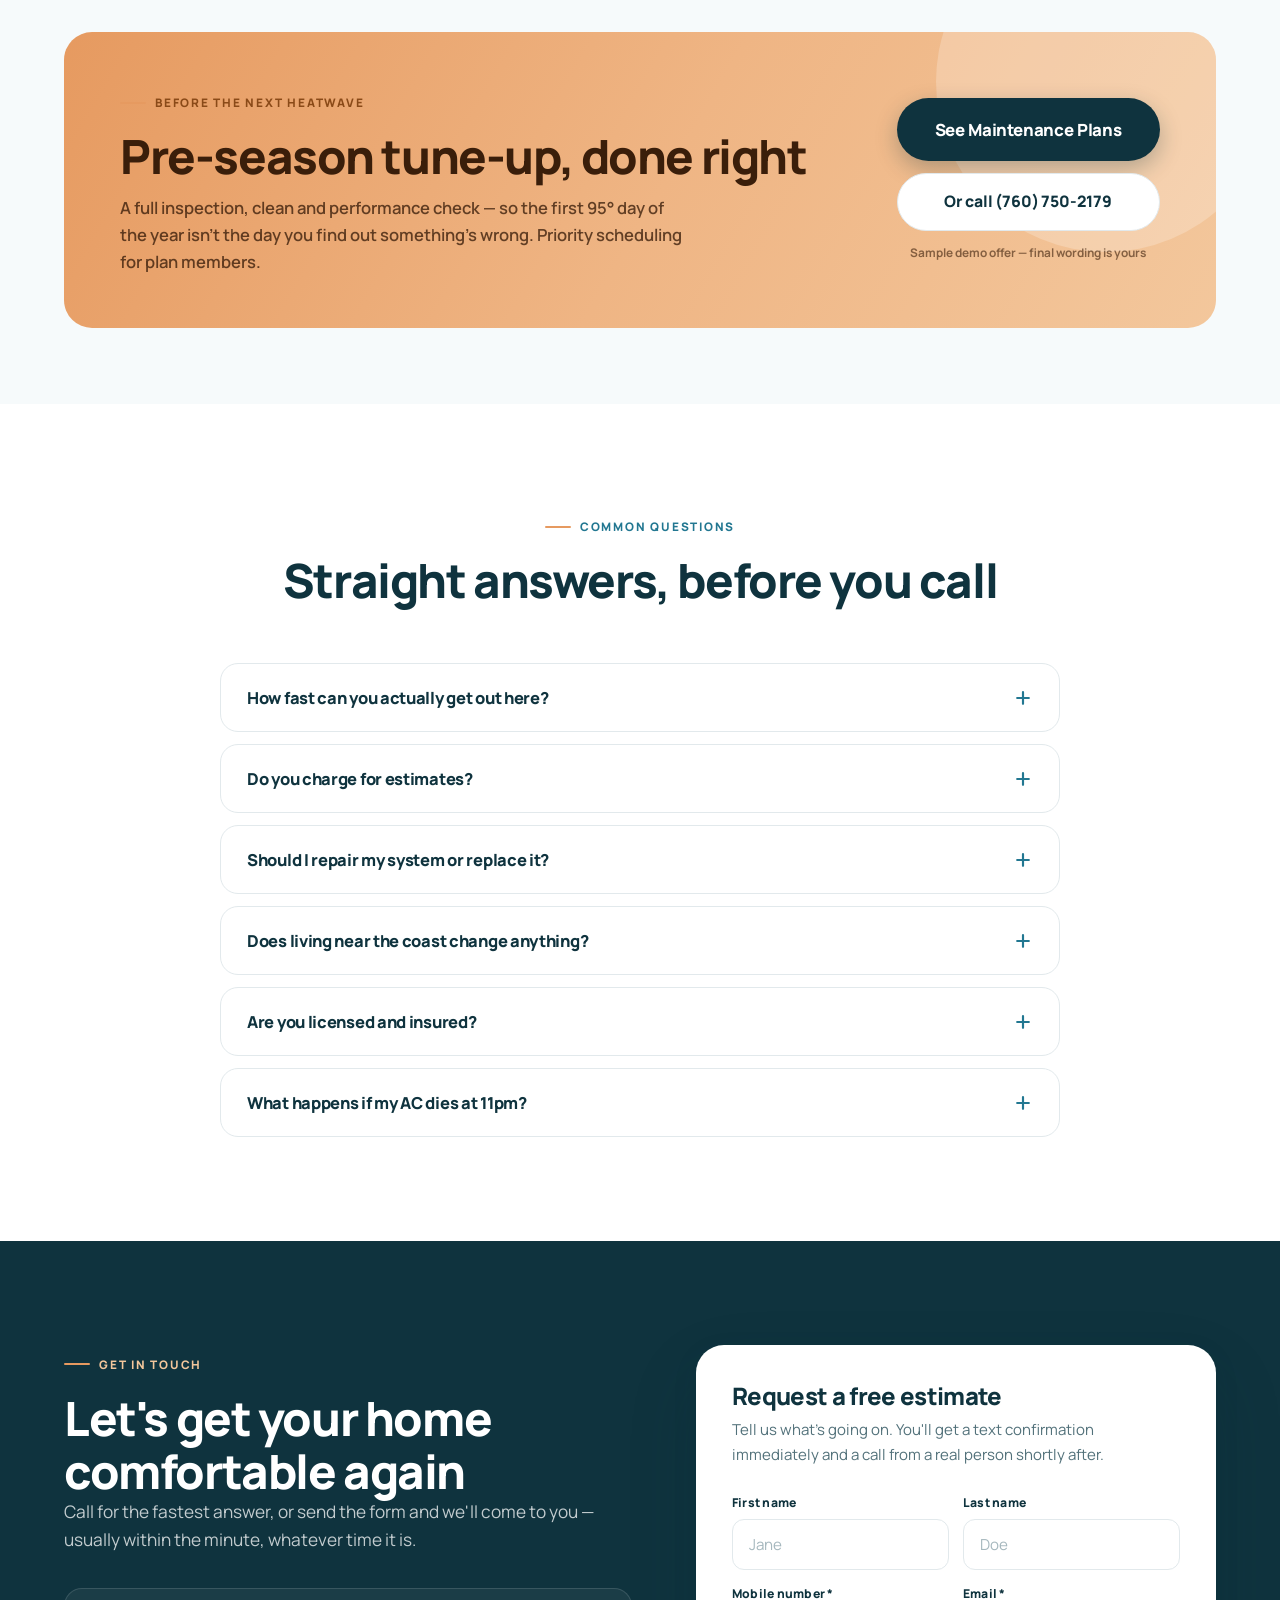
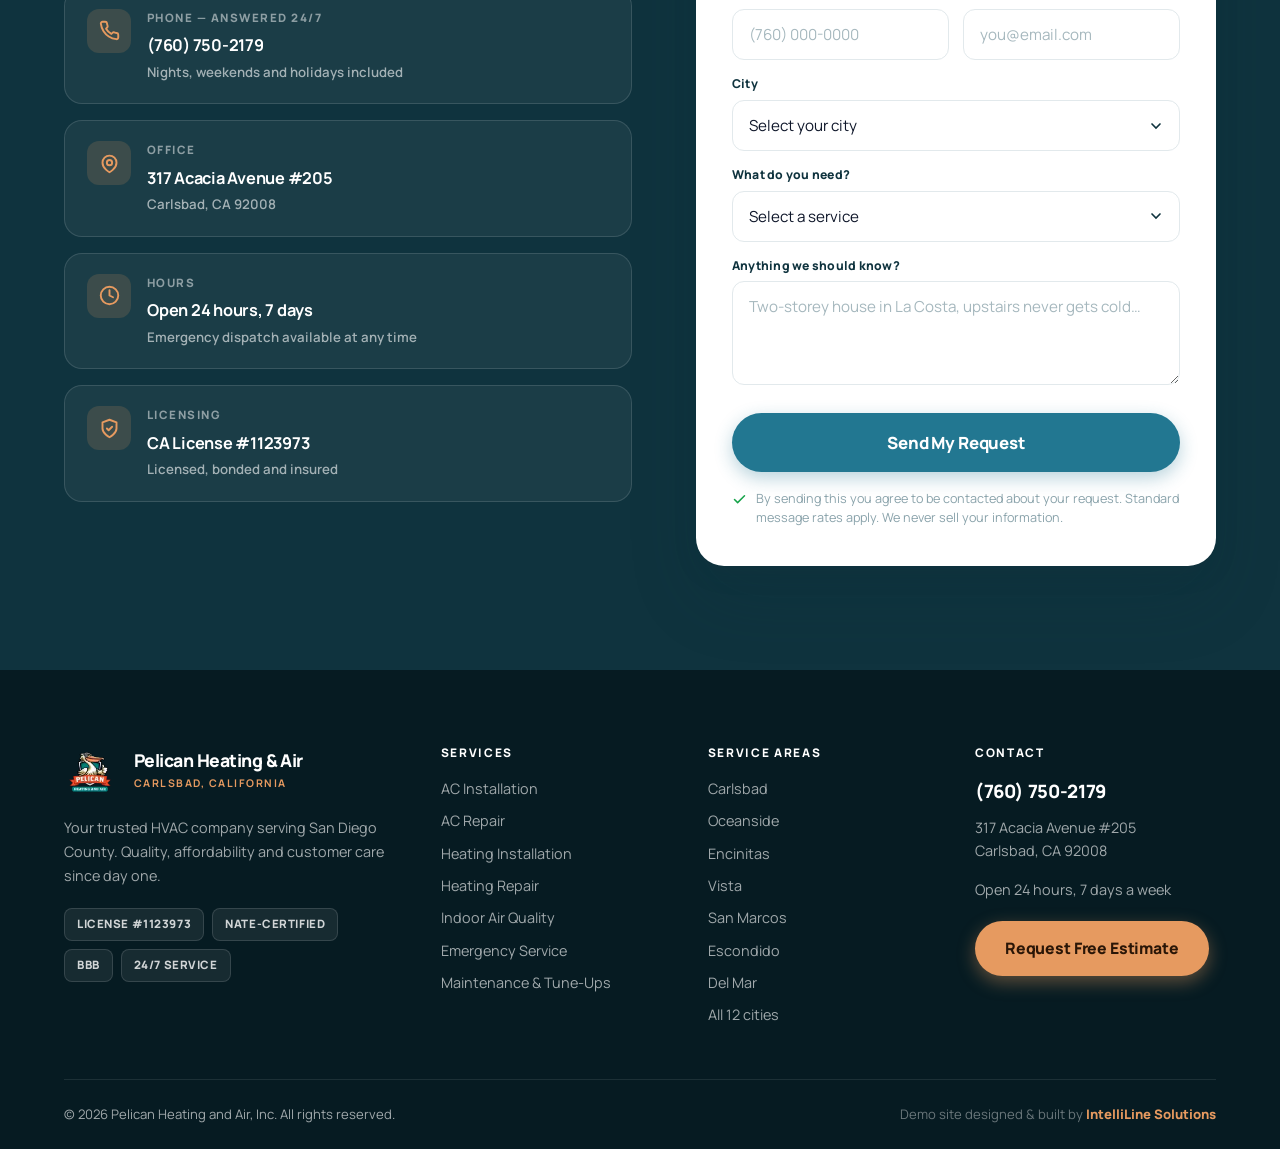
==== commit 1f7e41fe: "Compact weather strip; estimate form returns to hero" ====
--- a/index.html
+++ b/index.html
@@ -150,6 +150,19 @@
           <span><b>5.0</b> Google rating · 25+ years in Carlsbad</span>
         </div>
 
+        <div class="wxbar rv rv-d1" id="wx" title="Live conditions in Carlsbad">
+          <span class="wxbar-ico" id="wxIcon" aria-hidden="true"></span>
+          <span class="wxbar-t">
+            <b>Carlsbad now</b>
+            <span id="wxTemp">79</span>&deg;F
+            &middot; <span id="wxHum">67%</span> humidity
+            &middot; <span id="wxCond">Overcast</span>
+          </span>
+          <span class="wxbar-badge is-snap" id="wxBadge">
+            <span class="pulse-dot"></span><span id="wxBadgeT">SNAPSHOT</span>
+          </span>
+        </div>
+
         <div class="slides" id="slides">
           
         <div class="slide is-on" data-slide="0">
@@ -201,61 +214,44 @@
         </div>
       </div>
 
-      <!-- live Carlsbad weather -->
-      <div class="rv rv-d3">
-        <div class="livep wx" id="wx">
-          <div class="livep-top">
-            <span class="livep-dots"><i></i><i></i><i></i></span>
-            <span class="livep-id">Carlsbad, CA &middot; 92008</span>
-            <span class="livep-badge is-snap" id="wxBadge"><span class="pulse-dot"></span> <span id="wxBadgeT">SNAPSHOT</span></span>
-          </div>
-
-          <div class="wx-main">
-            <div class="wx-now">
-              <div class="wx-temp"><b id="wxTemp">79</b><span>&deg;F</span></div>
-              <div class="wx-cond" id="wxCond">Overcast</div>
-              <div class="wx-feels">Feels like <b id="wxFeels">84&deg;</b></div>
-            </div>
-            <div class="wx-icon" id="wxIcon" aria-hidden="true"></div>
-          </div>
-
-          <div class="wx-grid">
-            <div class="wx-cell">
-              <span class="wx-k">Humidity</span>
-              <b id="wxHum">67%</b>
-            </div>
-            <div class="wx-cell">
-              <span class="wx-k">Wind</span>
-              <b id="wxWind">3 mph</b>
-            </div>
-            <div class="wx-cell">
-              <span class="wx-k">Today's high</span>
-              <b id="wxHigh">82&deg;</b>
-            </div>
-            <div class="wx-cell">
-              <span class="wx-k">Tonight's low</span>
-              <b id="wxLow">73&deg;</b>
-            </div>
-          </div>
-
-          <div class="wx-load">
-            <div class="wx-load-h">
-              <span class="wx-k">Cooling demand right now</span>
-              <b id="wxLoadT">Moderate</b>
-            </div>
-            <div class="wx-load-bar"><i id="wxLoadBar" style="width:52%"></i></div>
-            <p class="wx-load-p">Based on the current temperature and humidity in Carlsbad.</p>
-          </div>
-
-          <div class="livep-foot">
-            <span>UPDATED <b id="wxTime">--:--</b></span>
-            <span>SOURCE <b>OPEN-METEO</b></span>
-          </div>
-        </div>
-        <p style="font-size:.78rem;color:rgba(255,255,255,.55);text-align:center;margin-top:14px;font-weight:600">
-          Live conditions in Carlsbad. Not feeling it indoors?
-          <a href="tel:+17607502179" style="color:var(--sand-lt);font-weight:800">Call (760)&nbsp;750-2179</a> &mdash; answered 24/7.
-        </p>
+      <!-- hero estimate form -->
+      <div class="hero-card rv rv-d3">
+        <div id="hFormWrap">
+          <div class="hero-card-h"><span class="pulse-dot"></span><b>Answering now</b></div>
+          <h3>Get a free estimate</h3>
+          <p>Send this and you'll hear back in under a minute &mdash; text first, then a call if you'd rather talk.</p>
+          <form class="hcf" id="hForm" novalidate>
+            <div class="hcf-row">
+              <input type="text" name="first" placeholder="First name" autocomplete="given-name" required>
+              <input type="text" name="last" placeholder="Last name" autocomplete="family-name">
+            </div>
+            <input type="tel" name="phone" placeholder="Mobile number" autocomplete="tel" required>
+            <input type="email" name="email" placeholder="Email address" autocomplete="email" required>
+            <select name="need" required>
+              <option value="">What do you need help with?</option>
+              <option>AC isn't cooling</option>
+              <option>Heater isn't working</option>
+              <option>New system / replacement quote</option>
+              <option>Maintenance or tune-up</option>
+              <option>Mini-split or ductless</option>
+              <option>Indoor air quality</option>
+              <option>Something else</option>
+            </select>
+            <button class="btn btn--primary" type="submit">Get My Free Estimate</button>
+          </form>
+          <div class="hcf-note">
+            <svg viewBox="0 0 24 24" fill="none" stroke="currentColor" stroke-width="2.2" stroke-linecap="round" stroke-linejoin="round"><path d="M12 22s8-4 8-10V5l-8-3-8 3v7c0 6 8 10 8 10z"/><path d="M9 12l2 2 4-4"/></svg>
+            <span>Your details go straight to our dispatch team. No call centres, no spam, no obligation.</span>
+          </div>
+        </div>
+
+        <div class="hero-success" id="hSuccess">
+          <div class="tick"><svg viewBox="0 0 24 24" fill="none" stroke="currentColor" stroke-width="2.4" stroke-linecap="round" stroke-linejoin="round"><path d="M20 6L9 17l-5-5"/></svg></div>
+          <h4>Got it &mdash; you're in the queue</h4>
+          <p>A confirmation text just went out and dispatch has your request.</p>
+          <div class="hero-timer"><b id="hTimer">0.0</b><span>seconds to first response</span></div>
+          <p style="font-size:.76rem;color:rgba(255,255,255,.45);margin-top:14px">Demo preview &mdash; nothing was actually sent.</p>
+        </div>
       </div>
     </div>
   </div>
@@ -358,6 +354,7 @@
 
 
 
+
 <!-- ══ 4. stat strip ═════════════════════════════════════════════════════ -->
 <section class="section section--tight" style="padding-top:0">
   <div class="wrap">
--- a/assets/styles.css
+++ b/assets/styles.css
@@ -1311,3 +1311,37 @@
   .wx-icon{width:72px;height:72px}
   .wx-grid{grid-template-columns:1fr 1fr}
 }
+
+/* ==========================================================================
+   Compact weather strip (replaces the full panel in the hero)
+   ========================================================================== */
+.wxbar{
+  display:inline-flex;align-items:center;gap:11px;
+  padding:7px 14px 7px 9px;border-radius:999px;margin-bottom:26px;
+  background:rgba(255,255,255,.055);border:1px solid rgba(255,255,255,.14);
+  backdrop-filter:blur(8px);max-width:100%;
+}
+.wxbar-ico{width:26px;height:26px;flex:none;opacity:.95;display:block}
+.wxbar-ico svg{width:100%;height:100%;display:block}
+.wxbar-t{
+  font-size:.845rem;font-weight:600;color:rgba(255,255,255,.72);
+  letter-spacing:-.005em;white-space:nowrap;overflow:hidden;text-overflow:ellipsis;
+}
+.wxbar-t b{color:#fff;font-weight:800;margin-right:5px}
+.wxbar-t #wxTemp,.wxbar-t #wxHum{color:#fff;font-weight:800;font-variant-numeric:tabular-nums}
+.wxbar-t #wxCond{color:var(--sand-lt);font-weight:700}
+.wxbar-badge{
+  display:inline-flex;align-items:center;gap:5px;flex:none;
+  font-size:.6rem;font-weight:800;letter-spacing:.09em;color:#4ADE80;
+  padding-left:11px;border-left:1px solid rgba(255,255,255,.14);
+}
+.wxbar-badge .pulse-dot{width:5px;height:5px}
+.wxbar-badge.is-snap{color:rgba(255,255,255,.5)}
+.wxbar-badge.is-snap .pulse-dot{background:rgba(255,255,255,.35);animation:none;box-shadow:none}
+
+@media (max-width:640px){
+  .wxbar{gap:9px;padding:6px 12px 6px 8px;margin-bottom:20px}
+  .wxbar-t{font-size:.78rem;white-space:normal}
+  .wxbar-ico{width:22px;height:22px}
+  .wxbar-badge{display:none}
+}
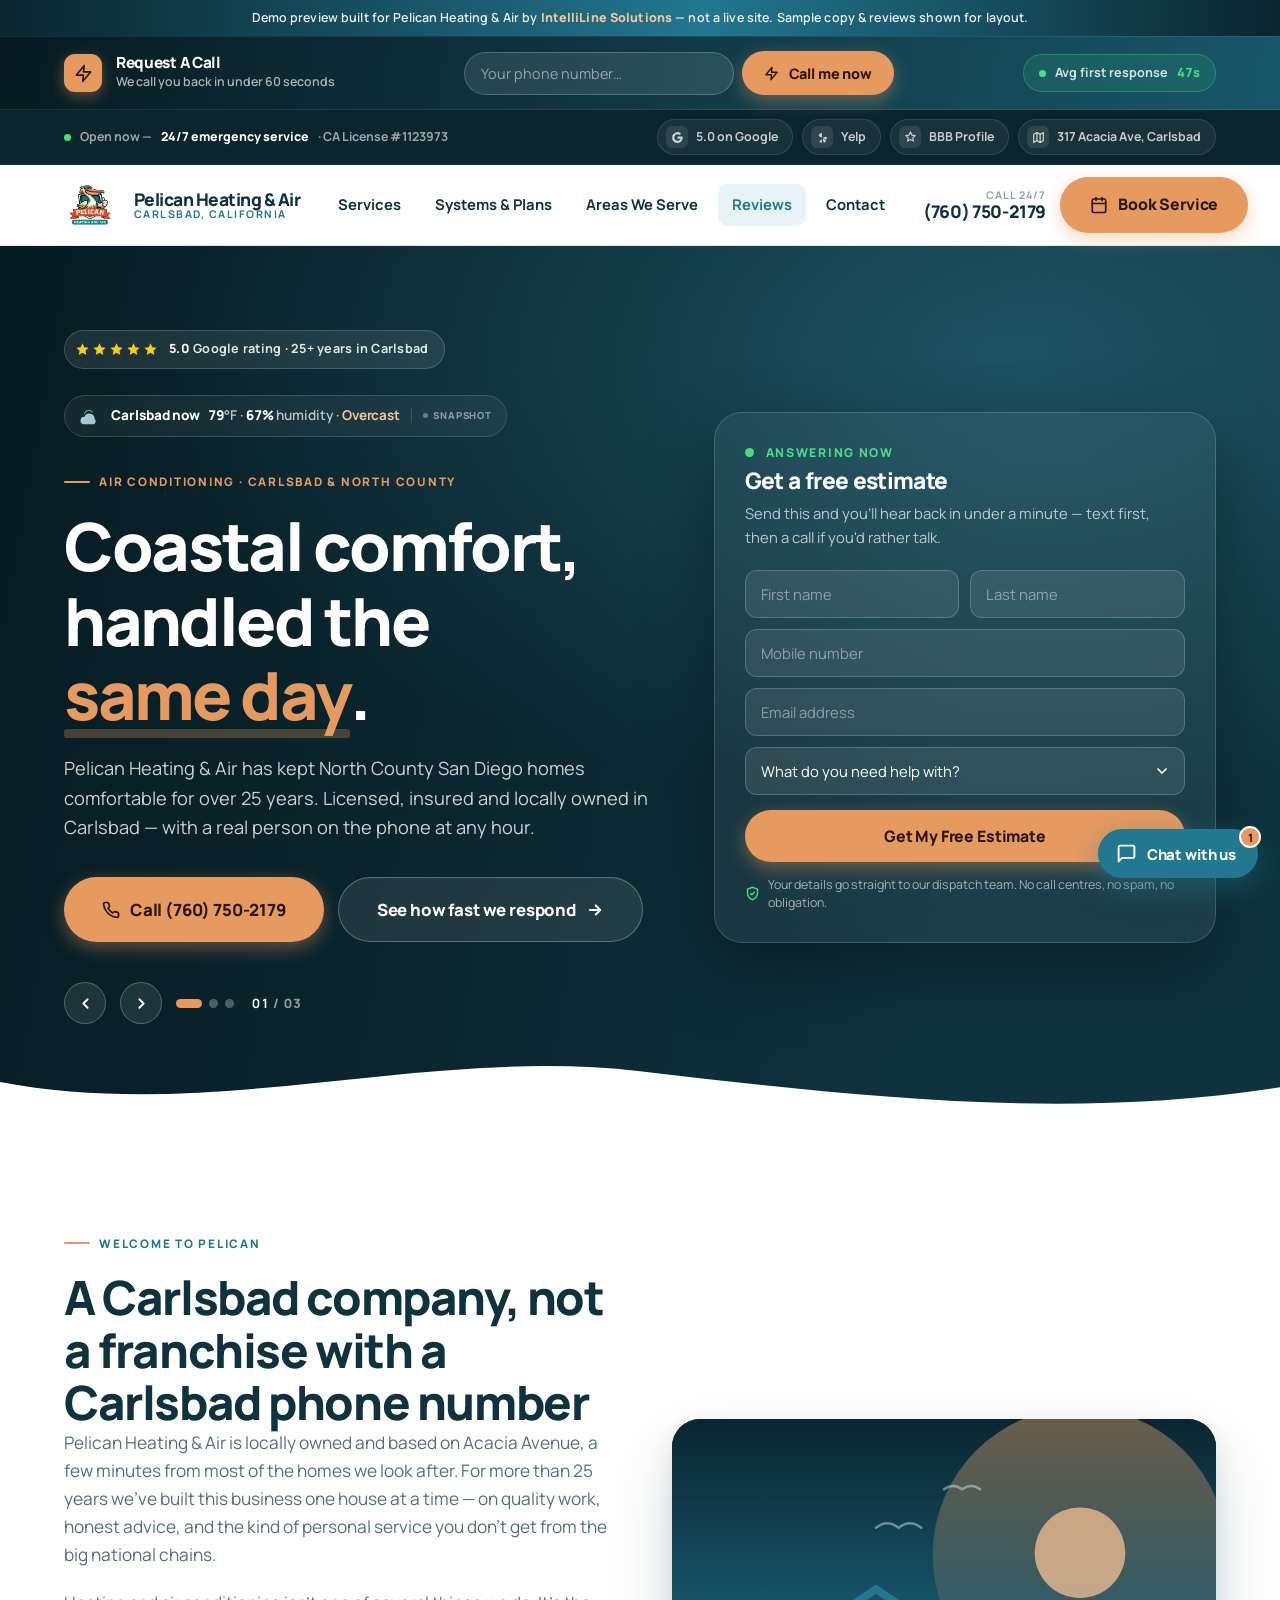
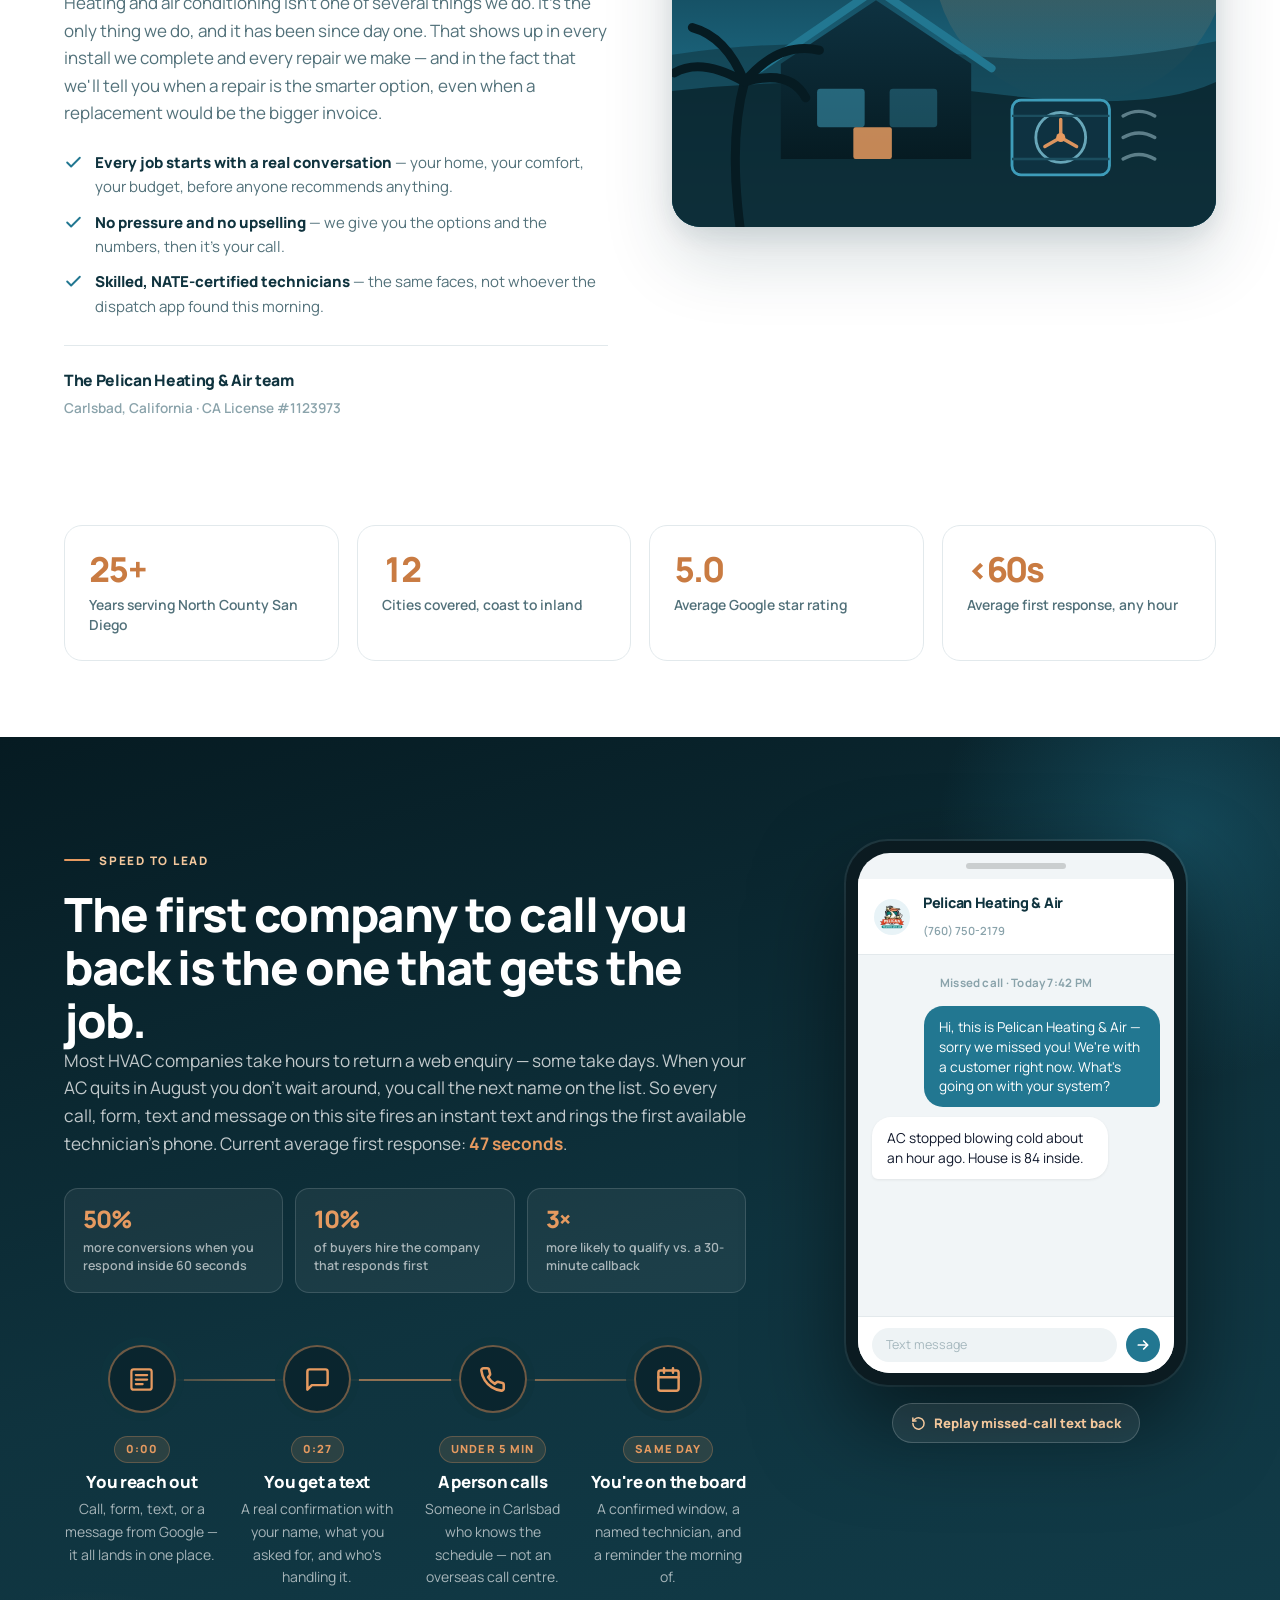
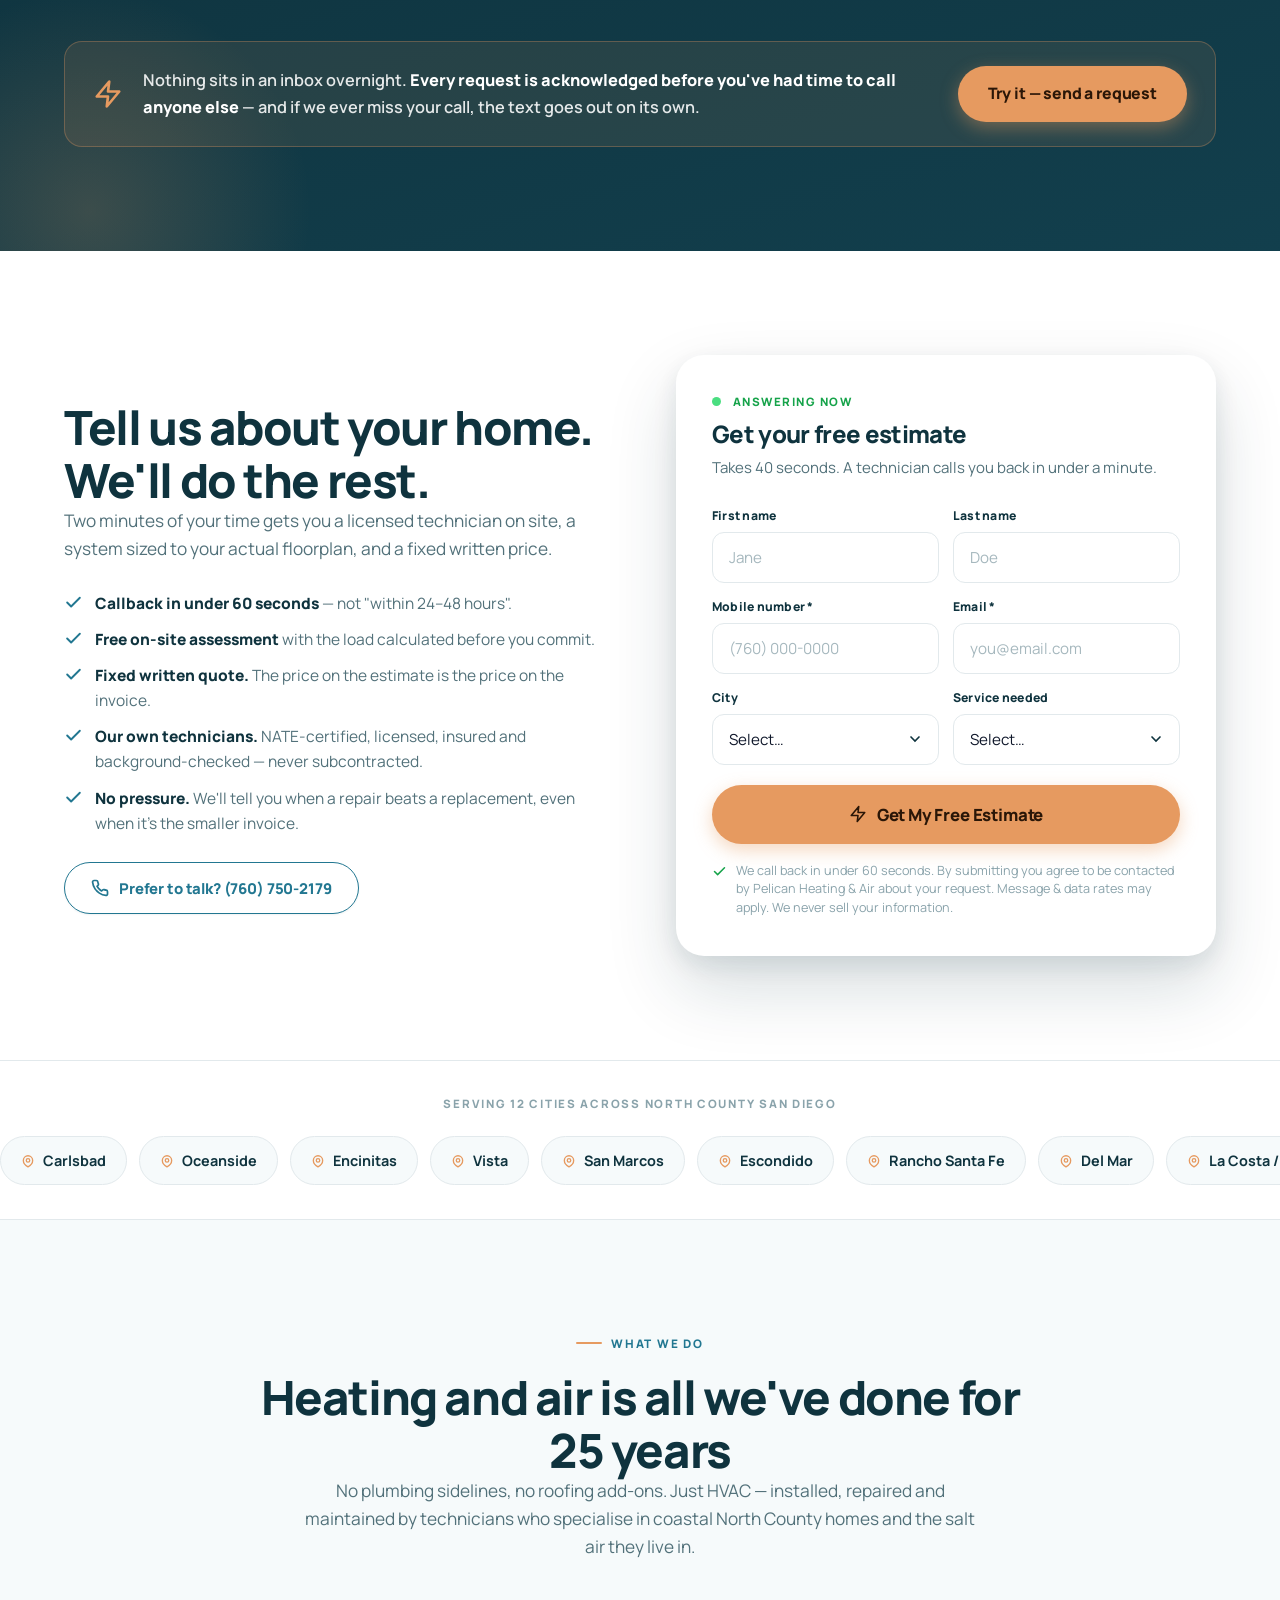
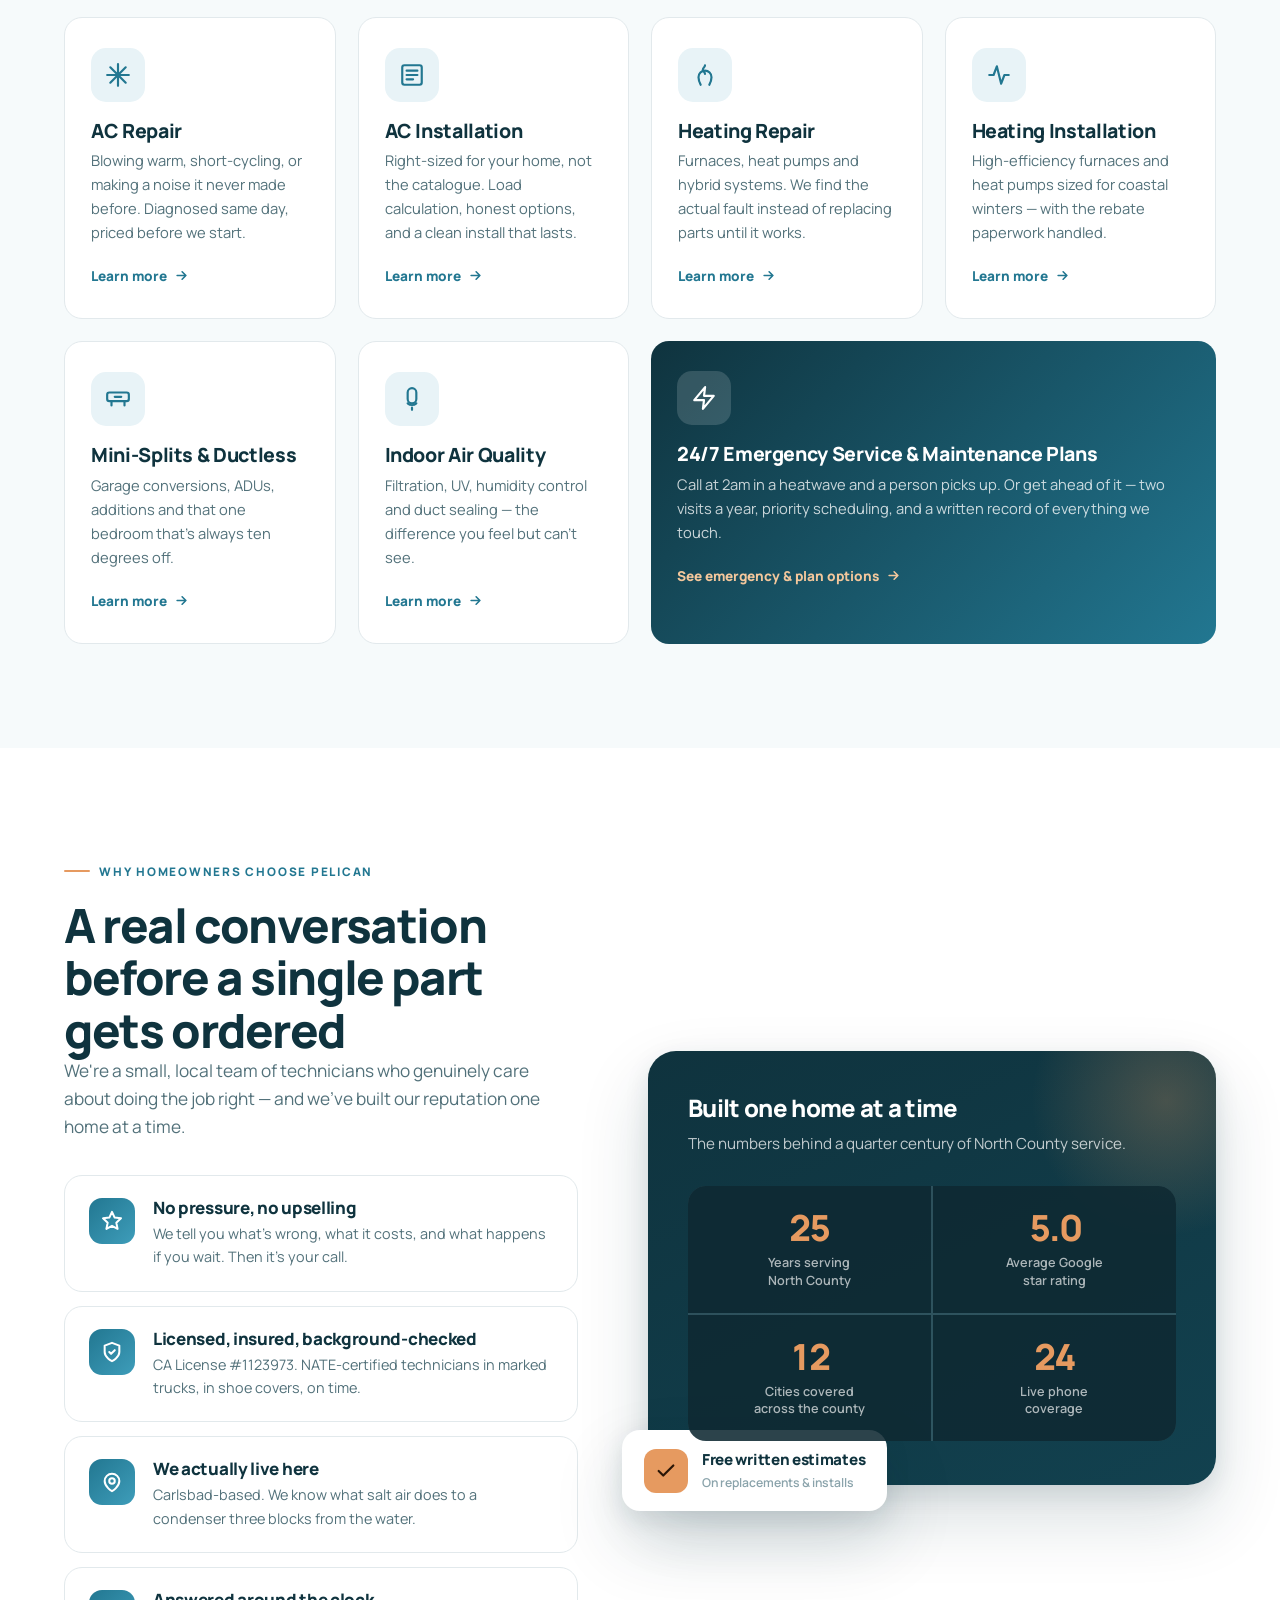
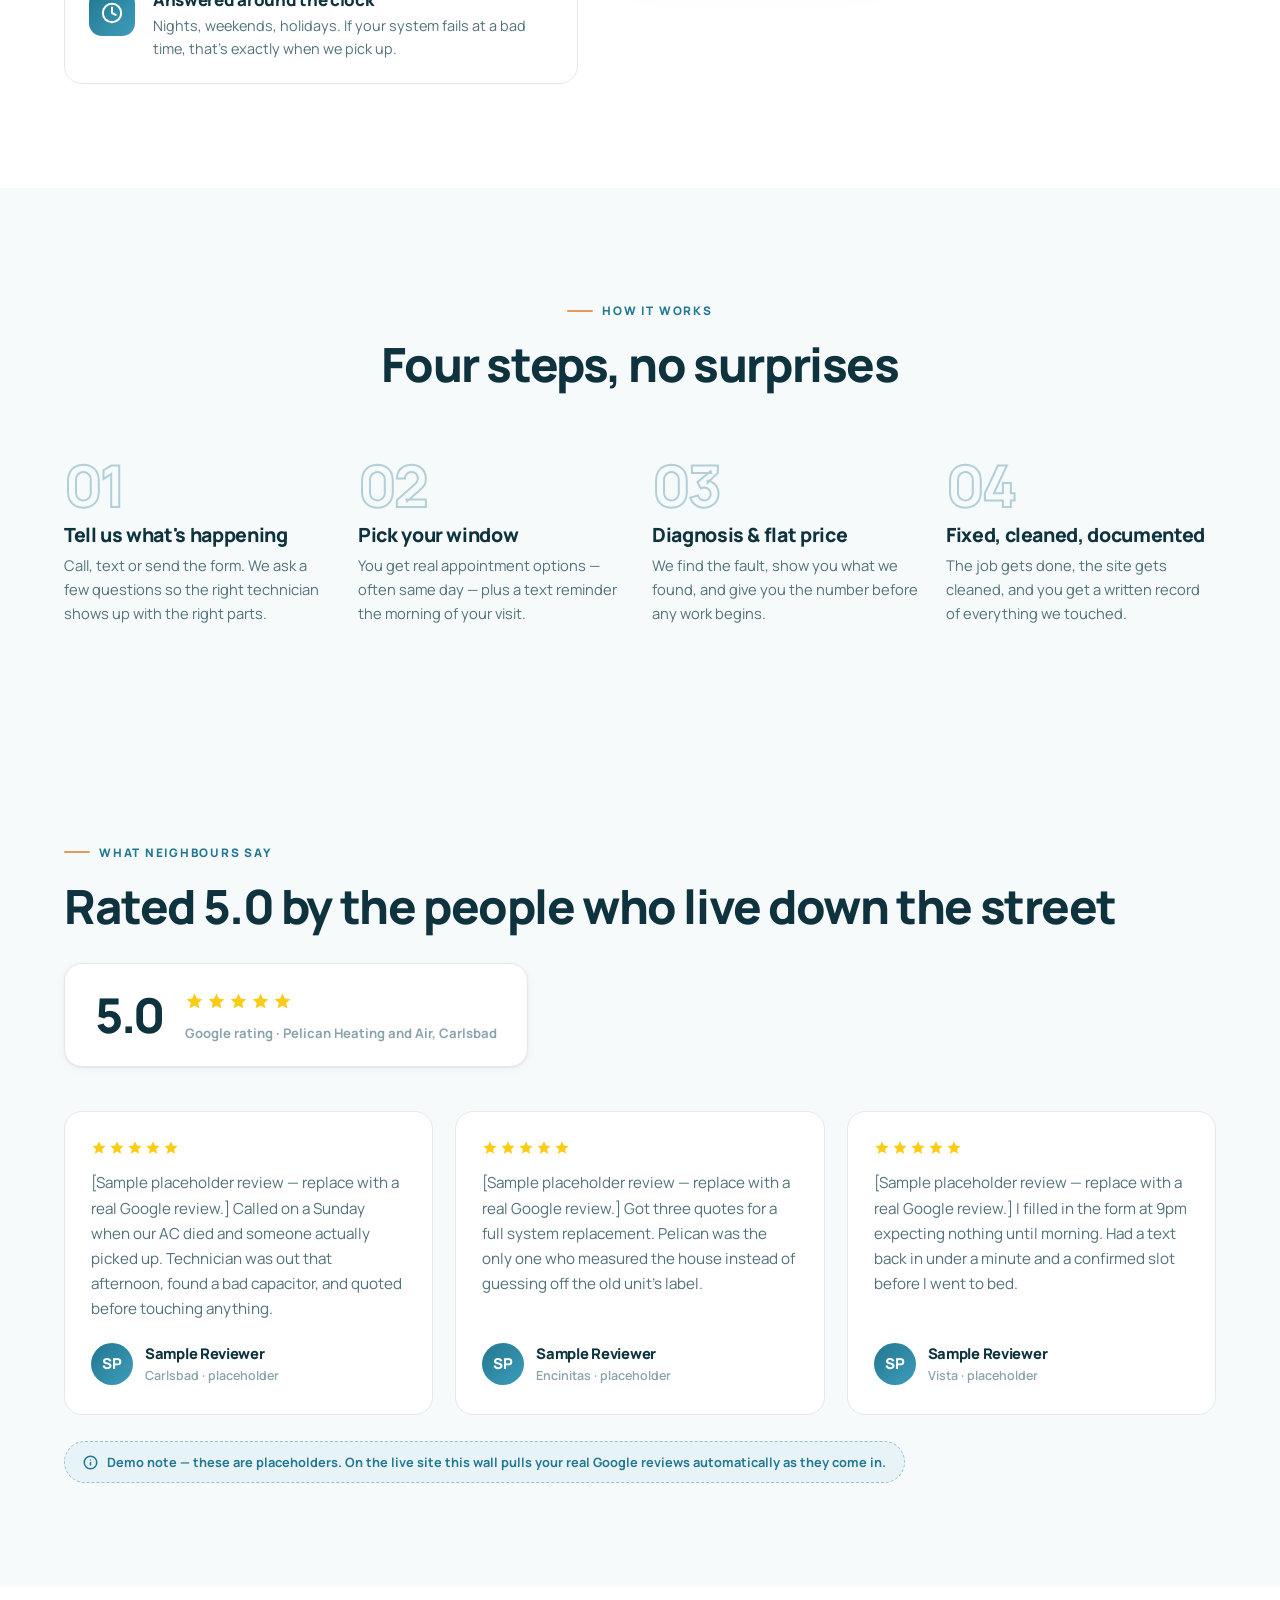
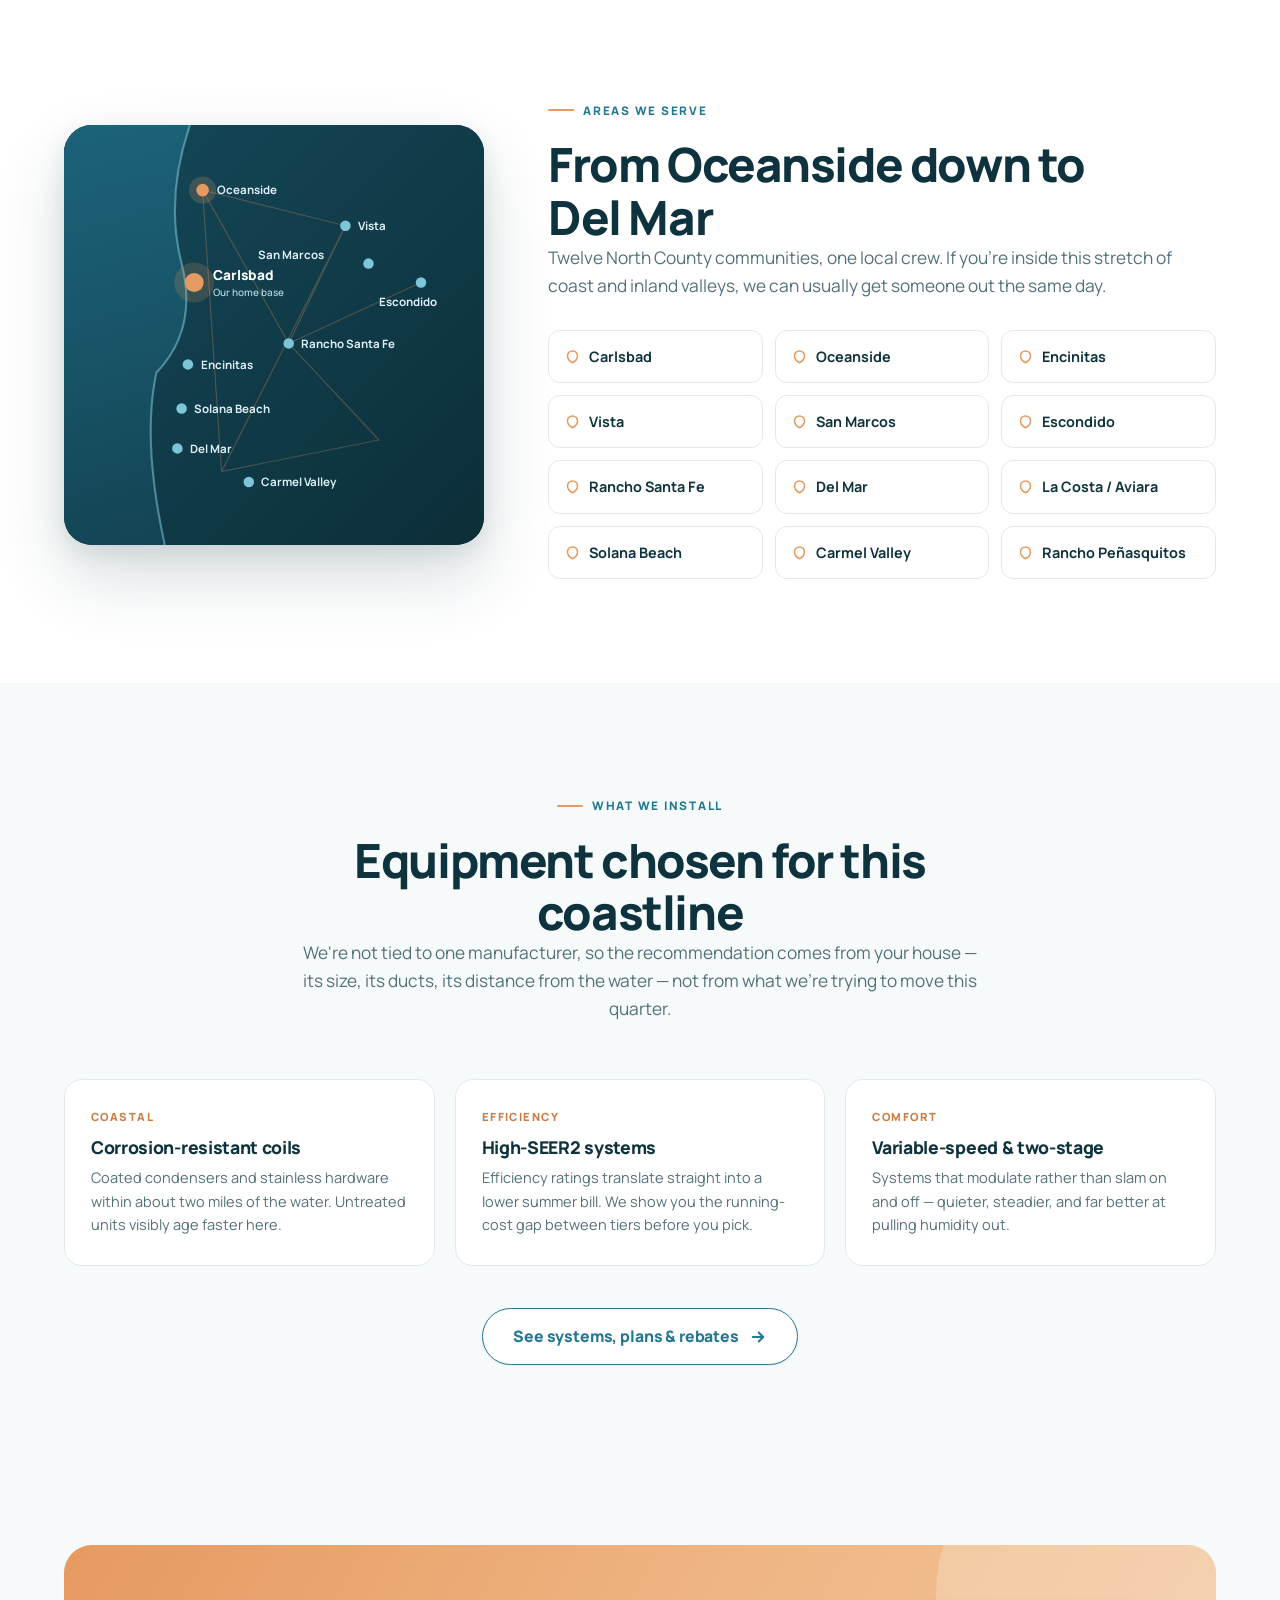
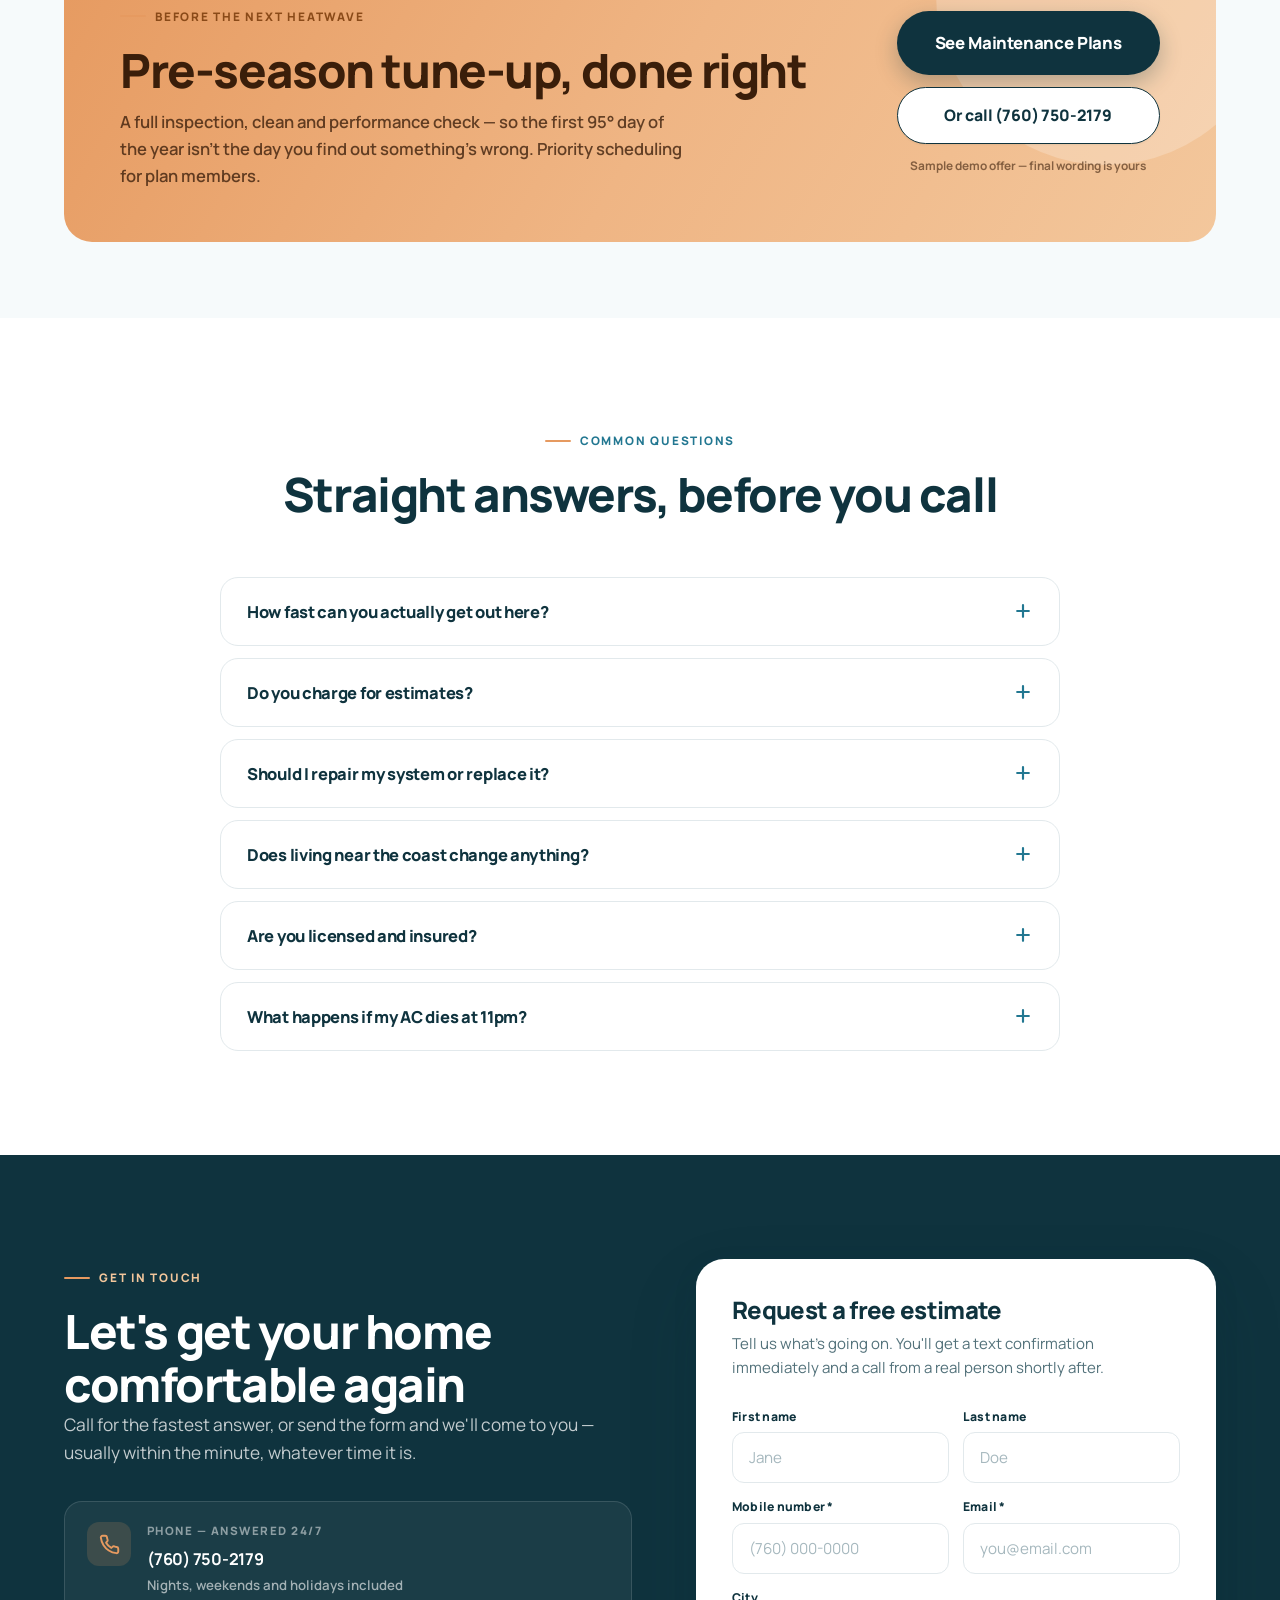
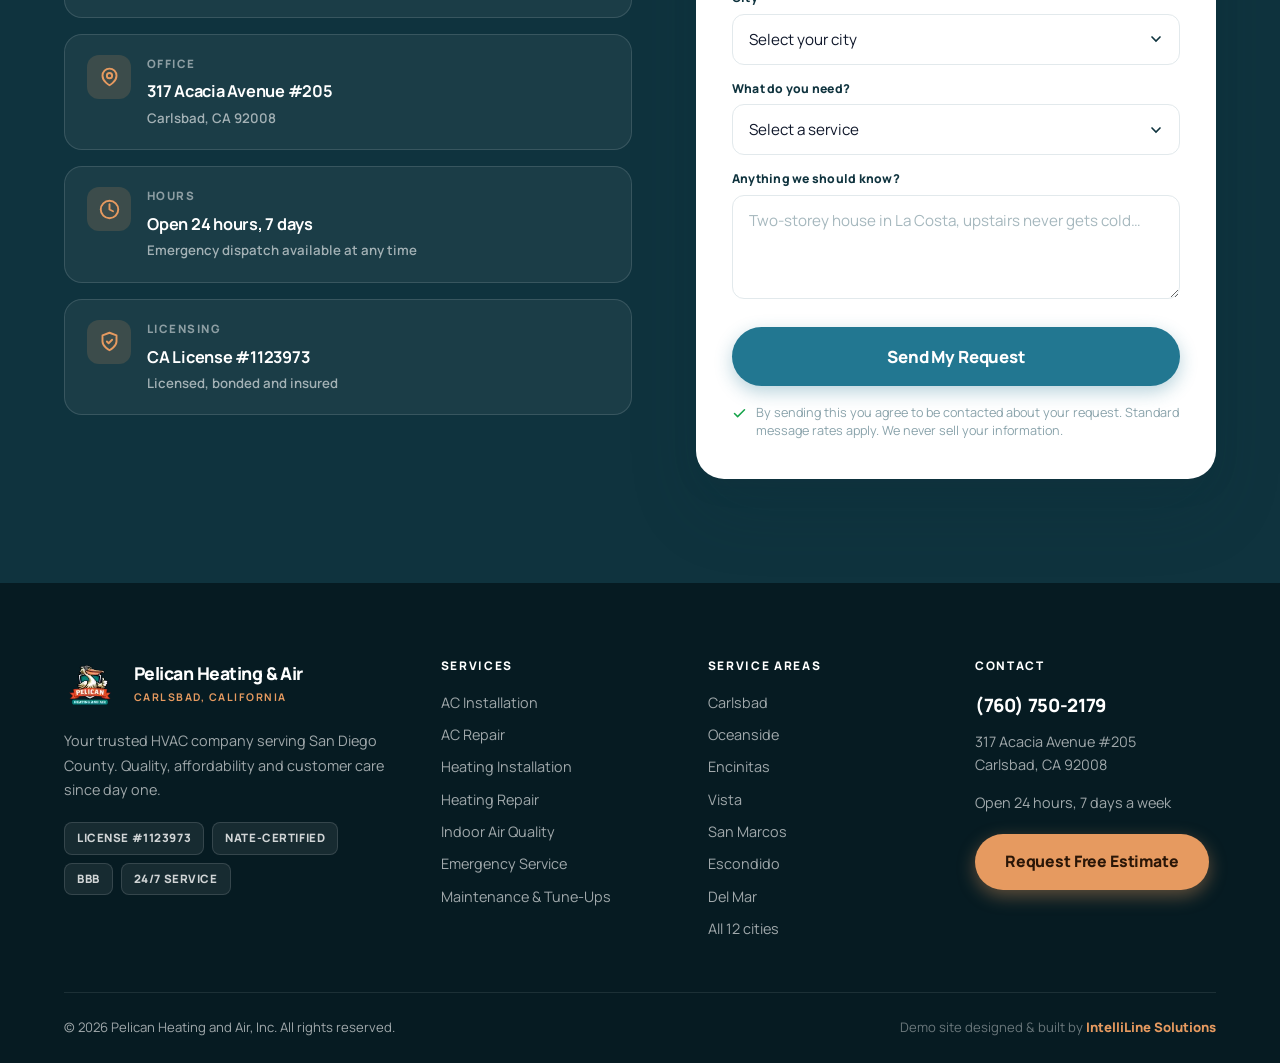
==== commit 91a87c4f: "Coastal photo hero; drop redundant proof stack" ====
--- a/index.html
+++ b/index.html
@@ -32,7 +32,7 @@
       </span>
     </div>
     <form class="reqbar-form" id="reqForm" novalidate>
-      <input type="tel" id="reqPhone" placeholder="Your phone number…" autocomplete="tel" required>
+      <input type="tel" id="reqPhone" placeholder="Your phone number…" aria-label="Your phone number for a callback" autocomplete="tel" required>
       <button class="btn btn--primary" type="submit"><svg viewBox="0 0 24 24" fill="none" stroke="currentColor" stroke-width="2.1" stroke-linecap="round" stroke-linejoin="round"><path d="M13 2L3 14h9l-1 8 10-12h-9z"/></svg> Call me now</button>
     </form>
     <span class="reqbar-ok" id="reqOk"><svg viewBox="0 0 24 24" fill="none" stroke="currentColor" stroke-width="2.4" stroke-linecap="round" stroke-linejoin="round"><path d="M20 6L9 17l-5-5"/></svg> Got it — calling you now.</span>
@@ -103,43 +103,7 @@
 
 <!-- ══ 1. hero ═══════════════════════════════════════════════════════════ -->
 <section class="hero" id="top">
-  <div class="hero-bg">
-    <svg viewBox="0 0 1440 760" preserveAspectRatio="xMidYMid slice" aria-hidden="true">
-      <defs>
-        <linearGradient id="sky" x1="0" y1="0" x2="0" y2="1">
-          <stop offset="0%" stop-color="#0A2530"/><stop offset="52%" stop-color="#14485A"/><stop offset="100%" stop-color="#227791"/>
-        </linearGradient>
-        <linearGradient id="sun" x1="0" y1="0" x2="0" y2="1">
-          <stop offset="0%" stop-color="#E69A60" stop-opacity=".55"/><stop offset="100%" stop-color="#E69A60" stop-opacity="0"/>
-        </linearGradient>
-        <linearGradient id="w1" x1="0" y1="0" x2="0" y2="1">
-          <stop offset="0%" stop-color="#2E8AA6"/><stop offset="100%" stop-color="#1A5D74"/>
-        </linearGradient>
-      </defs>
-      <rect width="1440" height="760" fill="url(#sky)"/>
-      <circle cx="1120" cy="330" r="230" fill="url(#sun)"/>
-      <circle cx="1120" cy="330" r="66" fill="#F0B078" opacity=".5"/>
-      <path d="M0 470 Q170 424 330 452 T660 440 T980 462 T1440 436 L1440 760 L0 760Z" fill="#0D3644" opacity=".85"/>
-      <path d="M0 522 Q240 494 480 520 T960 516 T1440 500 L1440 760 L0 760Z" fill="url(#w1)" opacity=".65"/>
-      <path d="M0 586 Q300 556 600 584 T1200 580 T1440 566 L1440 760 L0 760Z" fill="#0F333E" opacity=".8"/>
-      <g stroke="#BFE3EE" stroke-width="2" opacity=".2" fill="none">
-        <path d="M120 556 q60 -12 120 0 t120 0"/>
-        <path d="M700 546 q60 -12 120 0 t120 0"/>
-        <path d="M1080 570 q60 -12 120 0 t120 0"/>
-      </g>
-      <g fill="#082129" opacity=".9">
-        <path d="M60 640 h130 v-58 l65 -42 l65 42 v58 h120 v120 H60Z"/>
-        <path d="M470 662 h96 v-46 l48 -32 l48 32 v46 h84 v98 H470Z"/>
-        <path d="M1180 650 h110 v-52 l58 -38 l58 38 v52 h34 v110 h-260Z"/>
-      </g>
-      <g stroke="#082129" stroke-width="7" fill="none" stroke-linecap="round" opacity=".92">
-        <path d="M400 760 q-8 -70 4 -118"/>
-        <path d="M404 642 q-40 -22 -66 -8M404 642 q-16 -42 -50 -50M404 642 q28 -38 66 -32M404 642 q40 -14 56 12"/>
-        <path d="M1108 760 q-6 -58 3 -98"/>
-        <path d="M1111 662 q-34 -18 -56 -6M1111 662 q-14 -36 -44 -42M1111 662 q24 -32 56 -27"/>
-      </g>
-    </svg>
-  </div>
+  <div class="hero-bg" role="img" aria-label="Coastal North County San Diego at sunset"></div>
   <div class="hero-veil"></div>
 
   <div class="wrap">
@@ -167,7 +131,7 @@
           
         <div class="slide is-on" data-slide="0">
           <span class="eyebrow" style="color:var(--sand)">Air conditioning · Carlsbad &amp; North County</span>
-          <h1>Coastal comfort,<br>handled the <em>same day</em>.</h1>
+          <h1 class="hero-h">Coastal comfort,<br>handled the <em>same day</em>.</h1>
           <p class="hero-sub">Pelican Heating &amp; Air has kept North County San Diego homes comfortable for over 25 years. Licensed, insured and locally owned in Carlsbad — with a real person on the phone at any hour.</p>
           <div class="hero-btns">
             <a class="btn btn--primary btn--lg" href="tel:+17607502179"><svg viewBox="0 0 24 24" fill="none" stroke="currentColor" stroke-width="2.3" stroke-linecap="round" stroke-linejoin="round"><path d="M22 16.9v3a2 2 0 0 1-2.2 2 19.8 19.8 0 0 1-8.6-3.1 19.5 19.5 0 0 1-6-6A19.8 19.8 0 0 1 2.1 4.2 2 2 0 0 1 4.1 2h3a2 2 0 0 1 2 1.7c.1 1 .4 1.9.7 2.8a2 2 0 0 1-.5 2.1L8.1 9.9a16 16 0 0 0 6 6l1.3-1.2a2 2 0 0 1 2.1-.5c.9.3 1.8.6 2.8.7a2 2 0 0 1 1.7 2z"/></svg> Call (760) 750-2179</a>
@@ -176,7 +140,7 @@
         </div>
         <div class="slide" data-slide="1">
           <span class="eyebrow" style="color:var(--sand)">Emergency service · 24 hours, 7 days</span>
-          <h1>No cooling at 2am?<br>We <em>actually answer</em>.</h1>
+          <p class="hero-h">No cooling at 2am?<br>We <em>actually answer</em>.</p>
           <p class="hero-sub">No answering service, no overnight voicemail box. Nights, weekends and holidays, the phone is picked up by someone in Carlsbad who can see today's schedule and get you on it.</p>
           <div class="hero-btns">
             <a class="btn btn--primary btn--lg" href="tel:+17607502179"><svg viewBox="0 0 24 24" fill="none" stroke="currentColor" stroke-width="2.3" stroke-linecap="round" stroke-linejoin="round"><path d="M22 16.9v3a2 2 0 0 1-2.2 2 19.8 19.8 0 0 1-8.6-3.1 19.5 19.5 0 0 1-6-6A19.8 19.8 0 0 1 2.1 4.2 2 2 0 0 1 4.1 2h3a2 2 0 0 1 2 1.7c.1 1 .4 1.9.7 2.8a2 2 0 0 1-.5 2.1L8.1 9.9a16 16 0 0 0 6 6l1.3-1.2a2 2 0 0 1 2.1-.5c.9.3 1.8.6 2.8.7a2 2 0 0 1 1.7 2z"/></svg> Call (760) 750-2179</a>
@@ -185,7 +149,7 @@
         </div>
         <div class="slide" data-slide="2">
           <span class="eyebrow" style="color:var(--sand)">System replacement · Free written estimates</span>
-          <h1>A new system,<br>sized for <em>your house</em>.</h1>
+          <p class="hero-h">A new system,<br>sized for <em>your house</em>.</p>
           <p class="hero-sub">We measure the home — square footage, insulation, window orientation, ceiling height — before we recommend anything. Then you get the number in writing, itemised, with no pressure attached.</p>
           <div class="hero-btns">
             <a class="btn btn--primary btn--lg" href="tel:+17607502179"><svg viewBox="0 0 24 24" fill="none" stroke="currentColor" stroke-width="2.3" stroke-linecap="round" stroke-linejoin="round"><path d="M22 16.9v3a2 2 0 0 1-2.2 2 19.8 19.8 0 0 1-8.6-3.1 19.5 19.5 0 0 1-6-6A19.8 19.8 0 0 1 2.1 4.2 2 2 0 0 1 4.1 2h3a2 2 0 0 1 2 1.7c.1 1 .4 1.9.7 2.8a2 2 0 0 1-.5 2.1L8.1 9.9a16 16 0 0 0 6 6l1.3-1.2a2 2 0 0 1 2.1-.5c.9.3 1.8.6 2.8.7a2 2 0 0 1 1.7 2z"/></svg> Call (760) 750-2179</a>
@@ -205,13 +169,6 @@
           <span class="hcount"><b id="hNum">01</b> / 03</span>
         </div>
 
-        <div class="proof">
-          <span class="avstack" aria-hidden="true"><span>JM</span><span>RT</span><span>KD</span><span>LS</span></span>
-          <span class="proof-t">
-            <span class="stars" aria-hidden="true"><svg viewBox="0 0 24 24" fill="currentColor"><path d="M12 2l2.9 6.3 6.9.8-5.1 4.7 1.4 6.8L12 17.3 5.9 20.6l1.4-6.8L2.2 9.1l6.9-.8z"/></svg><svg viewBox="0 0 24 24" fill="currentColor"><path d="M12 2l2.9 6.3 6.9.8-5.1 4.7 1.4 6.8L12 17.3 5.9 20.6l1.4-6.8L2.2 9.1l6.9-.8z"/></svg><svg viewBox="0 0 24 24" fill="currentColor"><path d="M12 2l2.9 6.3 6.9.8-5.1 4.7 1.4 6.8L12 17.3 5.9 20.6l1.4-6.8L2.2 9.1l6.9-.8z"/></svg><svg viewBox="0 0 24 24" fill="currentColor"><path d="M12 2l2.9 6.3 6.9.8-5.1 4.7 1.4 6.8L12 17.3 5.9 20.6l1.4-6.8L2.2 9.1l6.9-.8z"/></svg><svg viewBox="0 0 24 24" fill="currentColor"><path d="M12 2l2.9 6.3 6.9.8-5.1 4.7 1.4 6.8L12 17.3 5.9 20.6l1.4-6.8L2.2 9.1l6.9-.8z"/></svg></span><br>
-            <b>5.0 on Google</b> · Licensed #1123973 · <b>12 cities</b> across North County
-          </span>
-        </div>
       </div>
 
       <!-- hero estimate form -->
@@ -222,12 +179,12 @@
           <p>Send this and you'll hear back in under a minute &mdash; text first, then a call if you'd rather talk.</p>
           <form class="hcf" id="hForm" novalidate>
             <div class="hcf-row">
-              <input type="text" name="first" placeholder="First name" autocomplete="given-name" required>
-              <input type="text" name="last" placeholder="Last name" autocomplete="family-name">
-            </div>
-            <input type="tel" name="phone" placeholder="Mobile number" autocomplete="tel" required>
-            <input type="email" name="email" placeholder="Email address" autocomplete="email" required>
-            <select name="need" required>
+              <input type="text" name="first" placeholder="First name" aria-label="First name" autocomplete="given-name" required>
+              <input type="text" name="last" placeholder="Last name" aria-label="Last name" autocomplete="family-name">
+            </div>
+            <input type="tel" name="phone" placeholder="Mobile number" aria-label="Mobile number" autocomplete="tel" required>
+            <input type="email" name="email" placeholder="Email address" aria-label="Email address" autocomplete="email" required>
+            <select name="need" aria-label="What do you need help with?" required>
               <option value="">What do you need help with?</option>
               <option>AC isn't cooling</option>
               <option>Heater isn't working</option>
@@ -355,6 +312,9 @@
 
 
 
+
+
+
 <!-- ══ 4. stat strip ═════════════════════════════════════════════════════ -->
 <section class="section section--tight" style="padding-top:0">
   <div class="wrap">
--- a/assets/styles.css
+++ b/assets/styles.css
@@ -1345,3 +1345,57 @@
   .wxbar-ico{width:22px;height:22px}
   .wxbar-badge{display:none}
 }
+
+/* ==========================================================================
+   Fixes from the layout/contrast audit
+   ========================================================================== */
+
+/* Secondary buttons had a white fill and a near-white border (--line), so on
+   white cards they vanished into the surface. Give them a real teal edge. */
+.btn--outline{
+  background:#fff;
+  color:var(--teal);
+  border:1.6px solid var(--teal);
+  box-shadow:0 1px 2px rgba(15,51,62,.06);
+}
+.btn--outline:hover{
+  background:var(--teal);
+  color:#fff;
+  border-color:var(--teal);
+  transform:translateY(-2px);
+  box-shadow:0 8px 20px rgba(34,119,145,.28);
+}
+/* on the sand offer panel the teal edge still reads, but deepen it slightly */
+.offer .btn--outline{border-color:var(--deep);color:var(--deep)}
+.offer .btn--outline:hover{background:var(--deep);color:#fff;border-color:var(--deep)}
+
+/* Touch targets: these two sat under the 44px minimum. */
+.reqbar-form .btn{min-height:44px}
+.mc-replay{min-height:40px;padding:10px 18px}
+@media (max-width:640px){
+  .mc-replay{min-height:44px}
+  .btn{min-height:44px}
+}
+
+/* Keyboard focus was relying on the browser default, which the pill shapes hid. */
+a:focus-visible,button:focus-visible,input:focus-visible,select:focus-visible,textarea:focus-visible{
+  outline:3px solid var(--sand);
+  outline-offset:2px;
+  border-radius:8px;
+}
+.section--deep a:focus-visible,.stl a:focus-visible,.hero a:focus-visible,
+.section--deep button:focus-visible,.hero button:focus-visible{
+  outline-color:var(--sand-lt);
+}
+
+/* Carousel slides 2-3 are promotional lines, not page titles, so they are <p>
+   elements now -- they still need the h1 treatment visually. */
+.hero .hero-h{
+  margin:0 0 22px;font-weight:800;color:#fff;
+  font-size:clamp(2.35rem,5.4vw,4.15rem);line-height:1.12;letter-spacing:-.035em;
+}
+.hero .hero-h em{font-style:normal;color:var(--sand);position:relative;white-space:nowrap}
+.hero .hero-h em::after{
+  content:"";position:absolute;left:0;right:0;bottom:.03em;height:.13em;
+  background:rgba(230,154,96,.28);border-radius:3px;z-index:-1;
+}
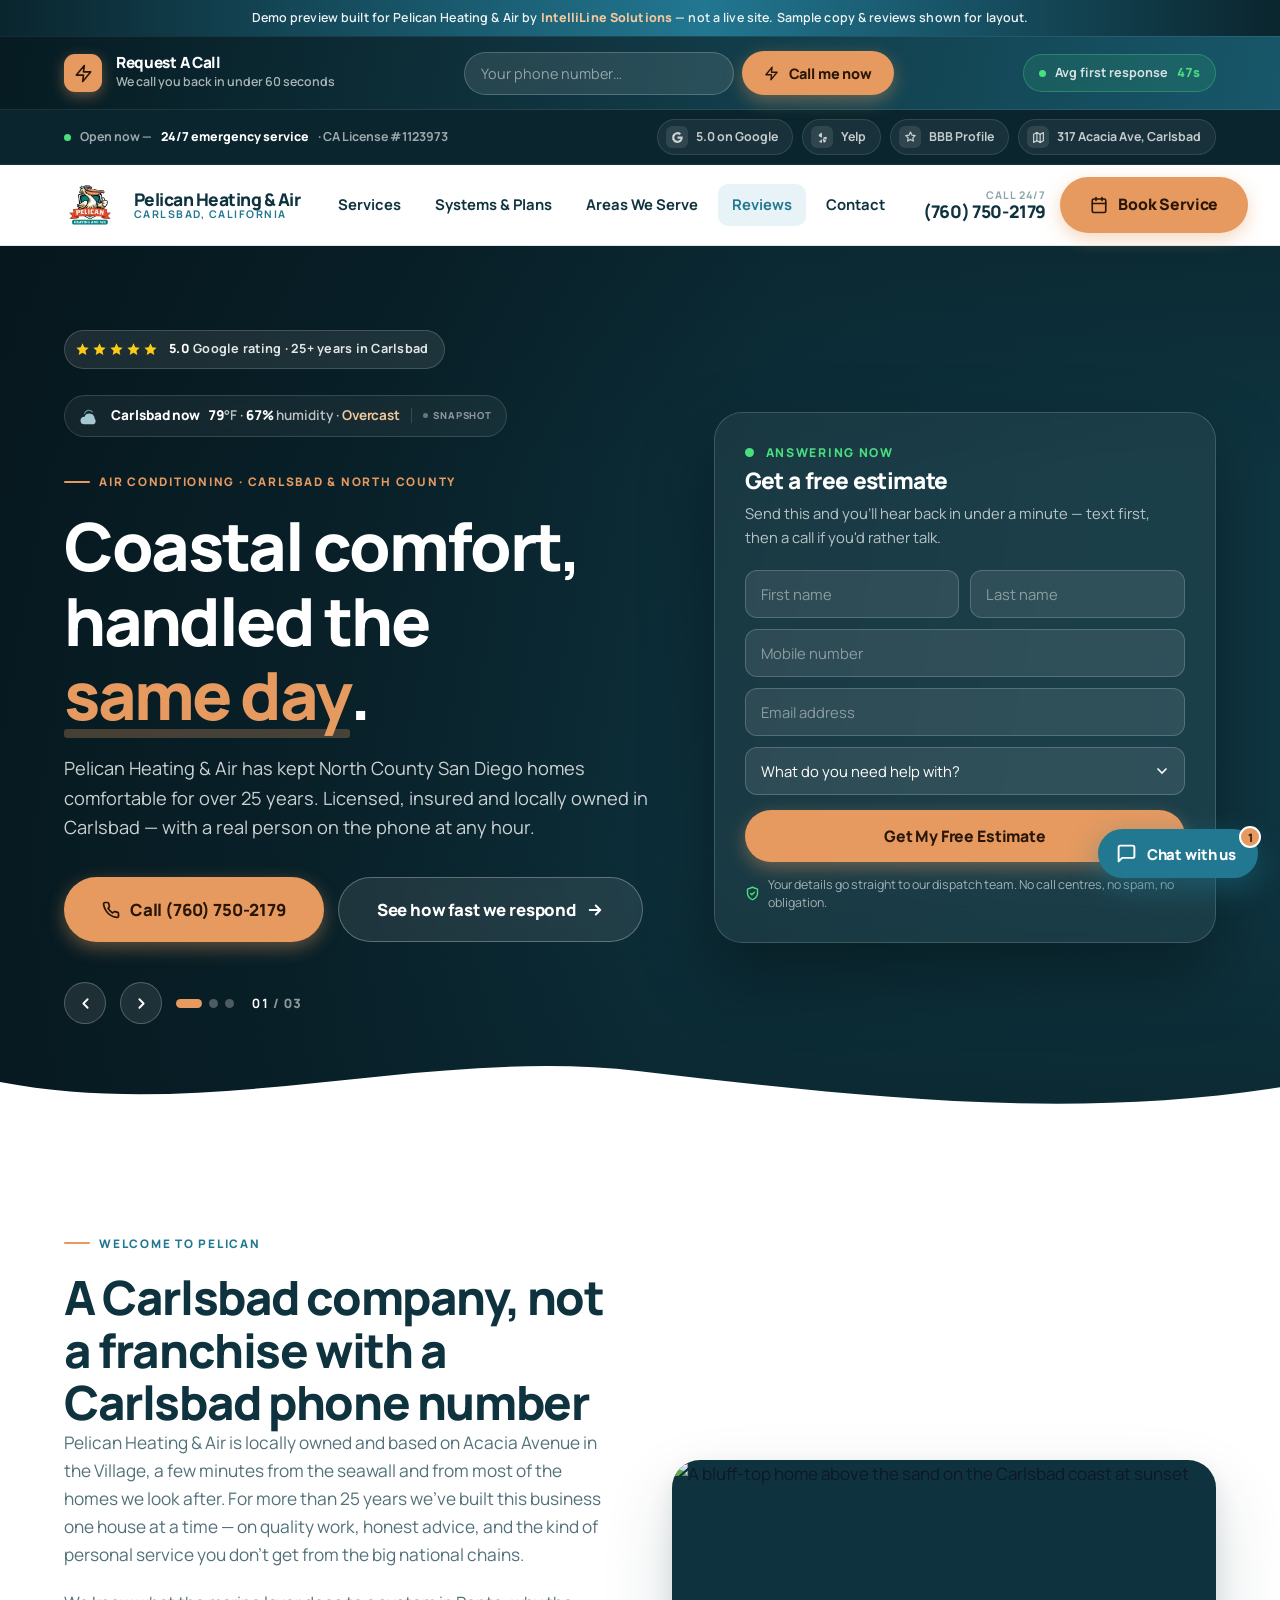
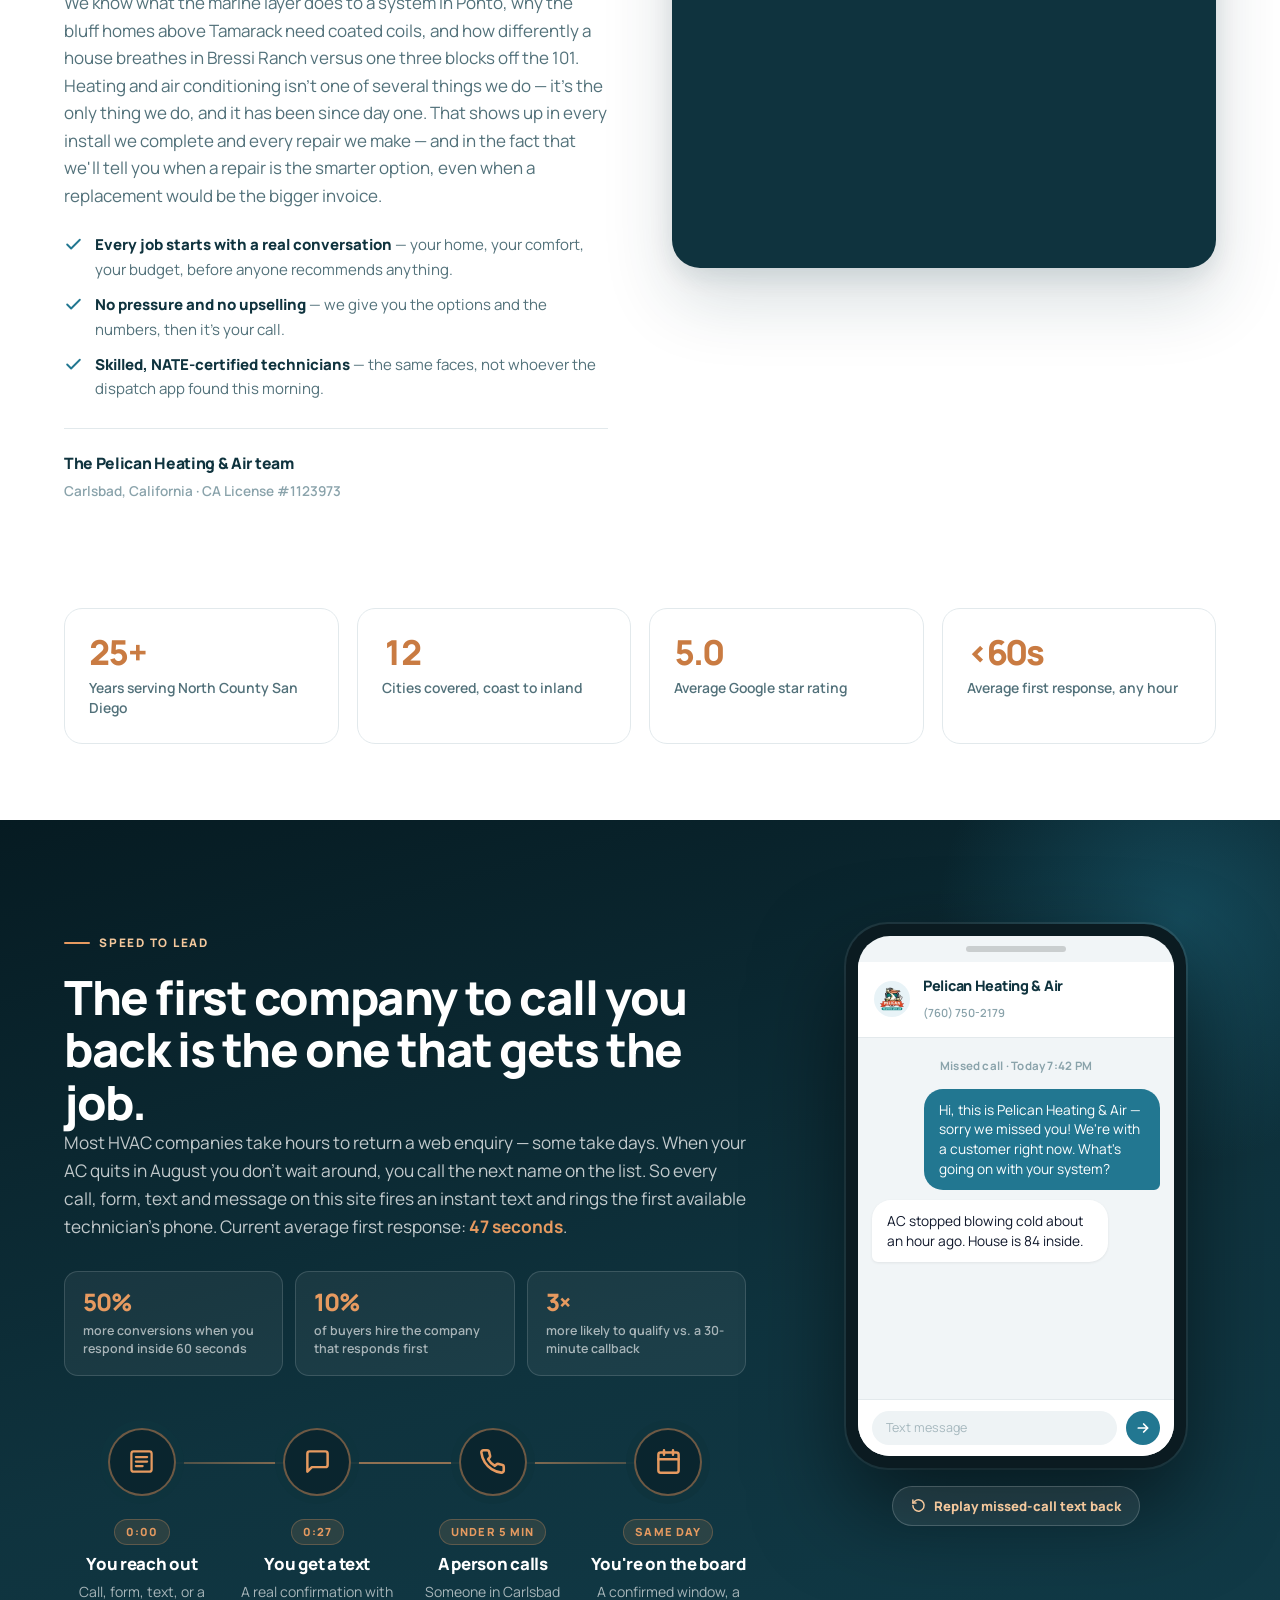
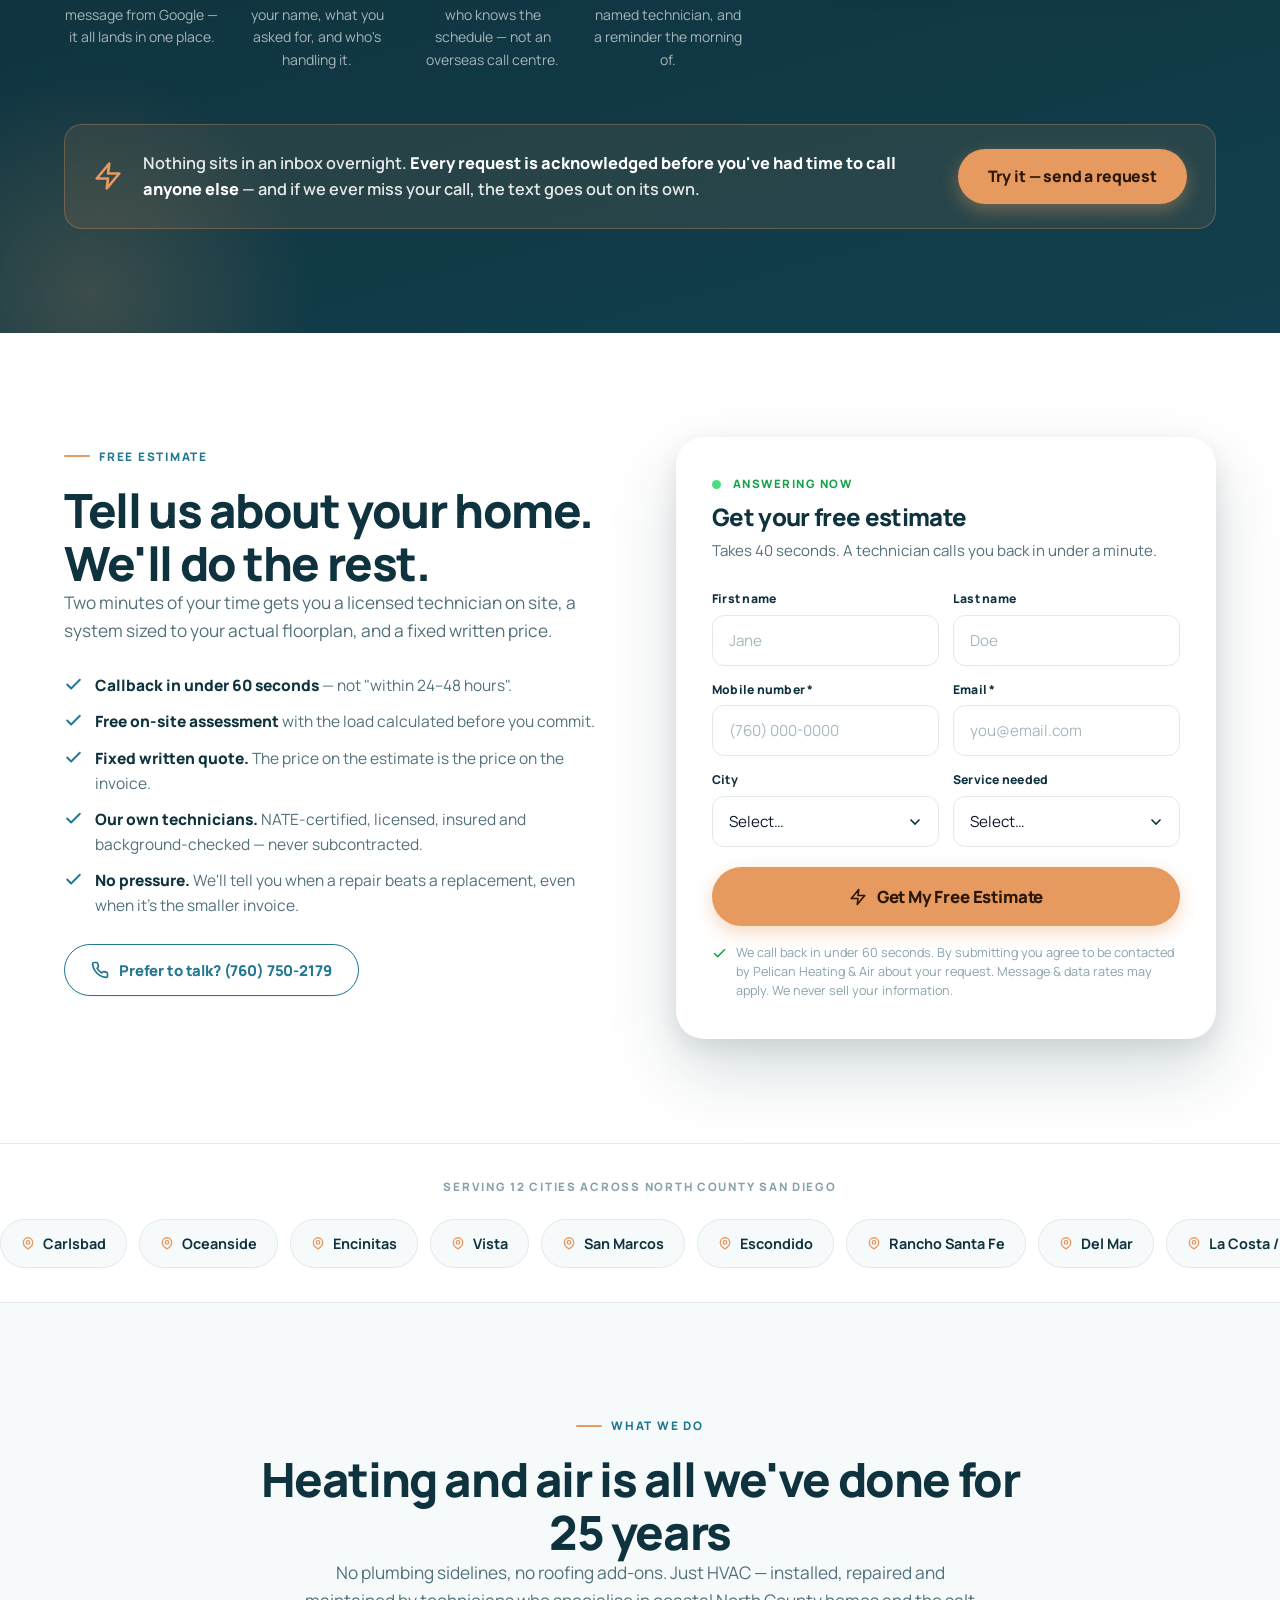
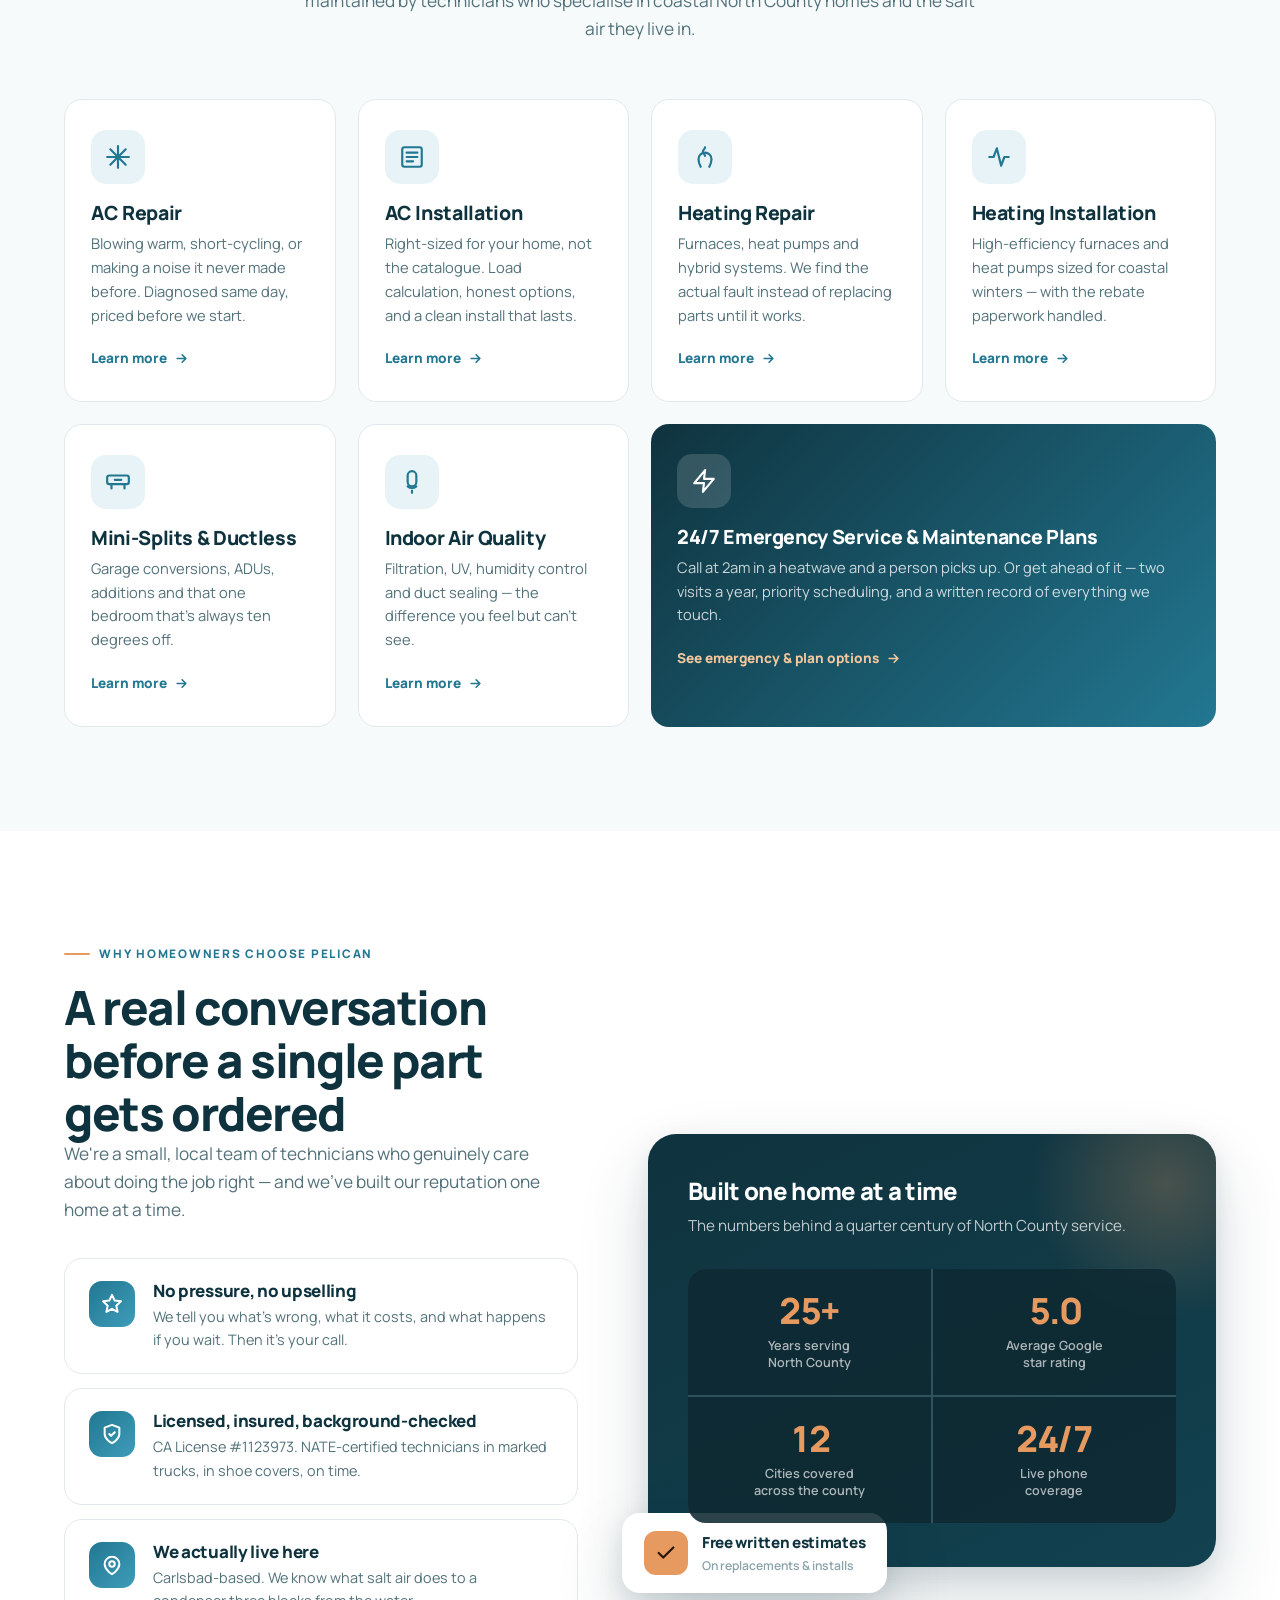
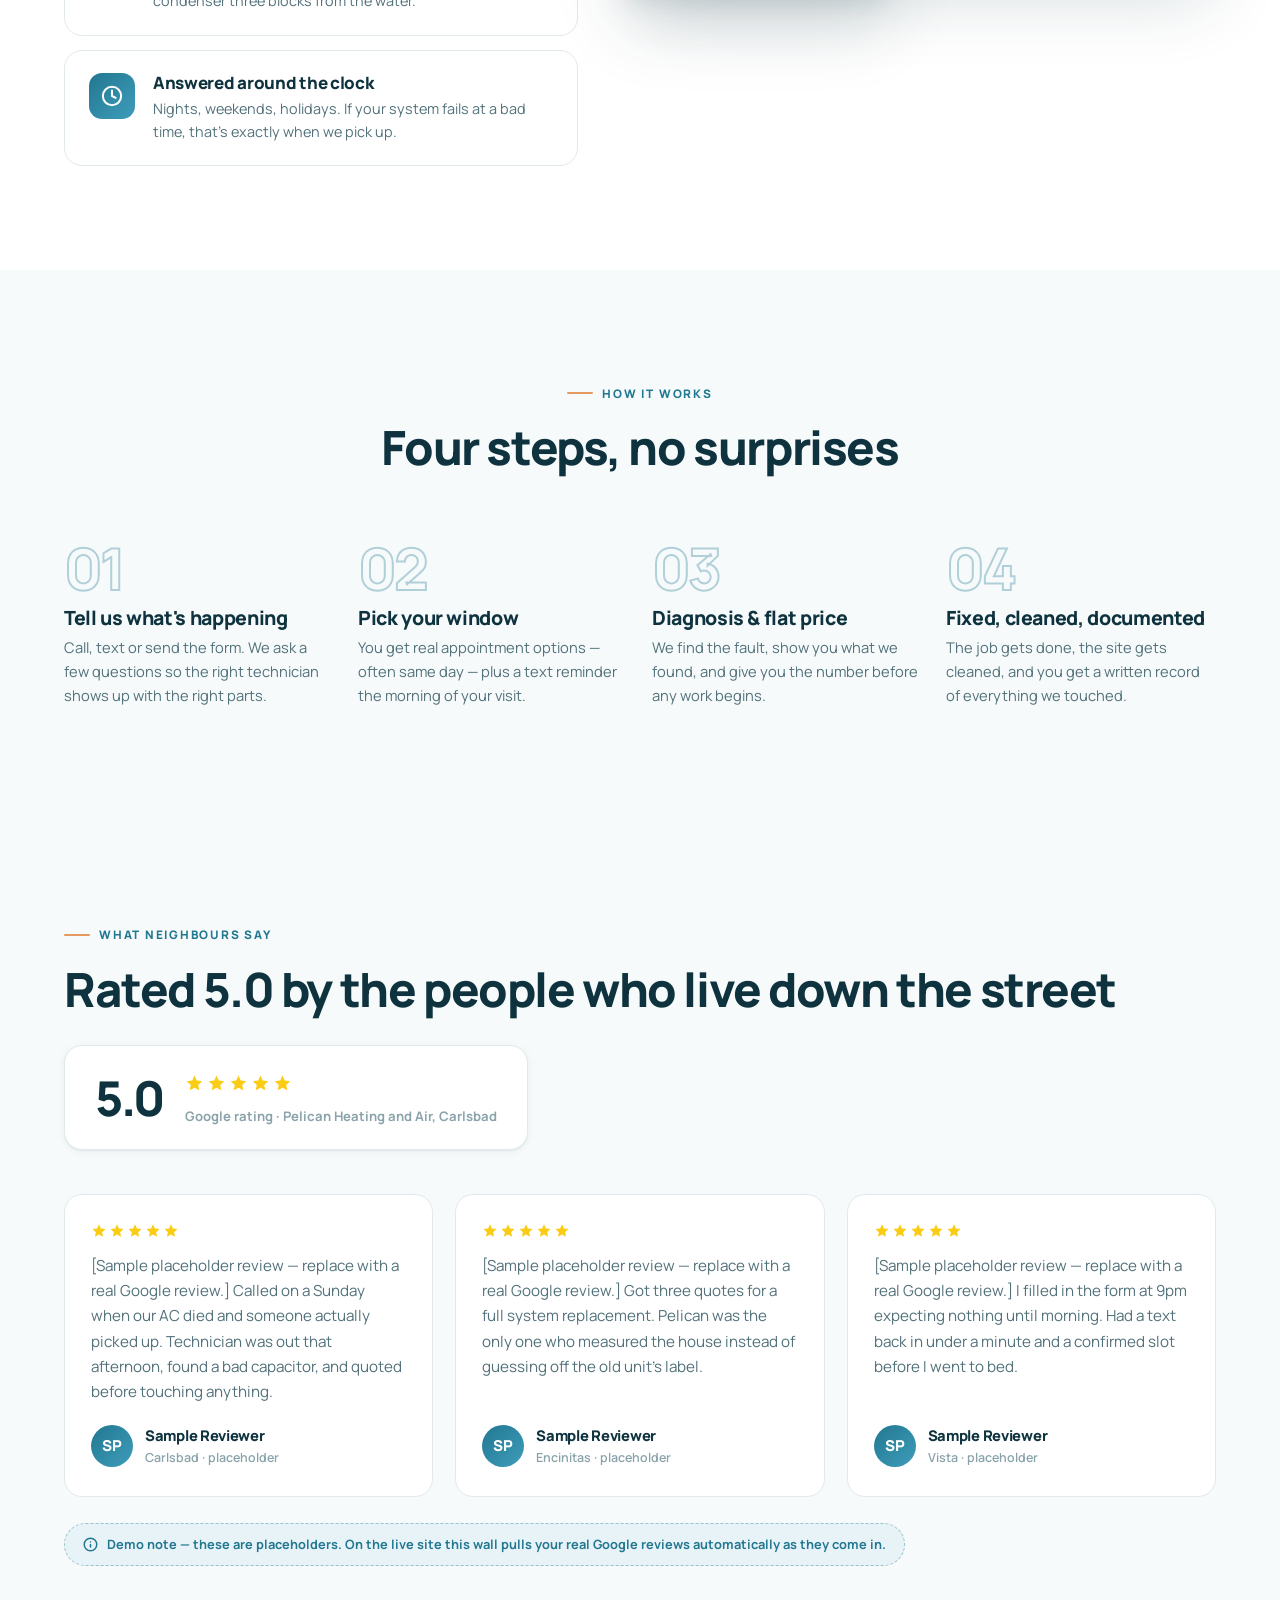
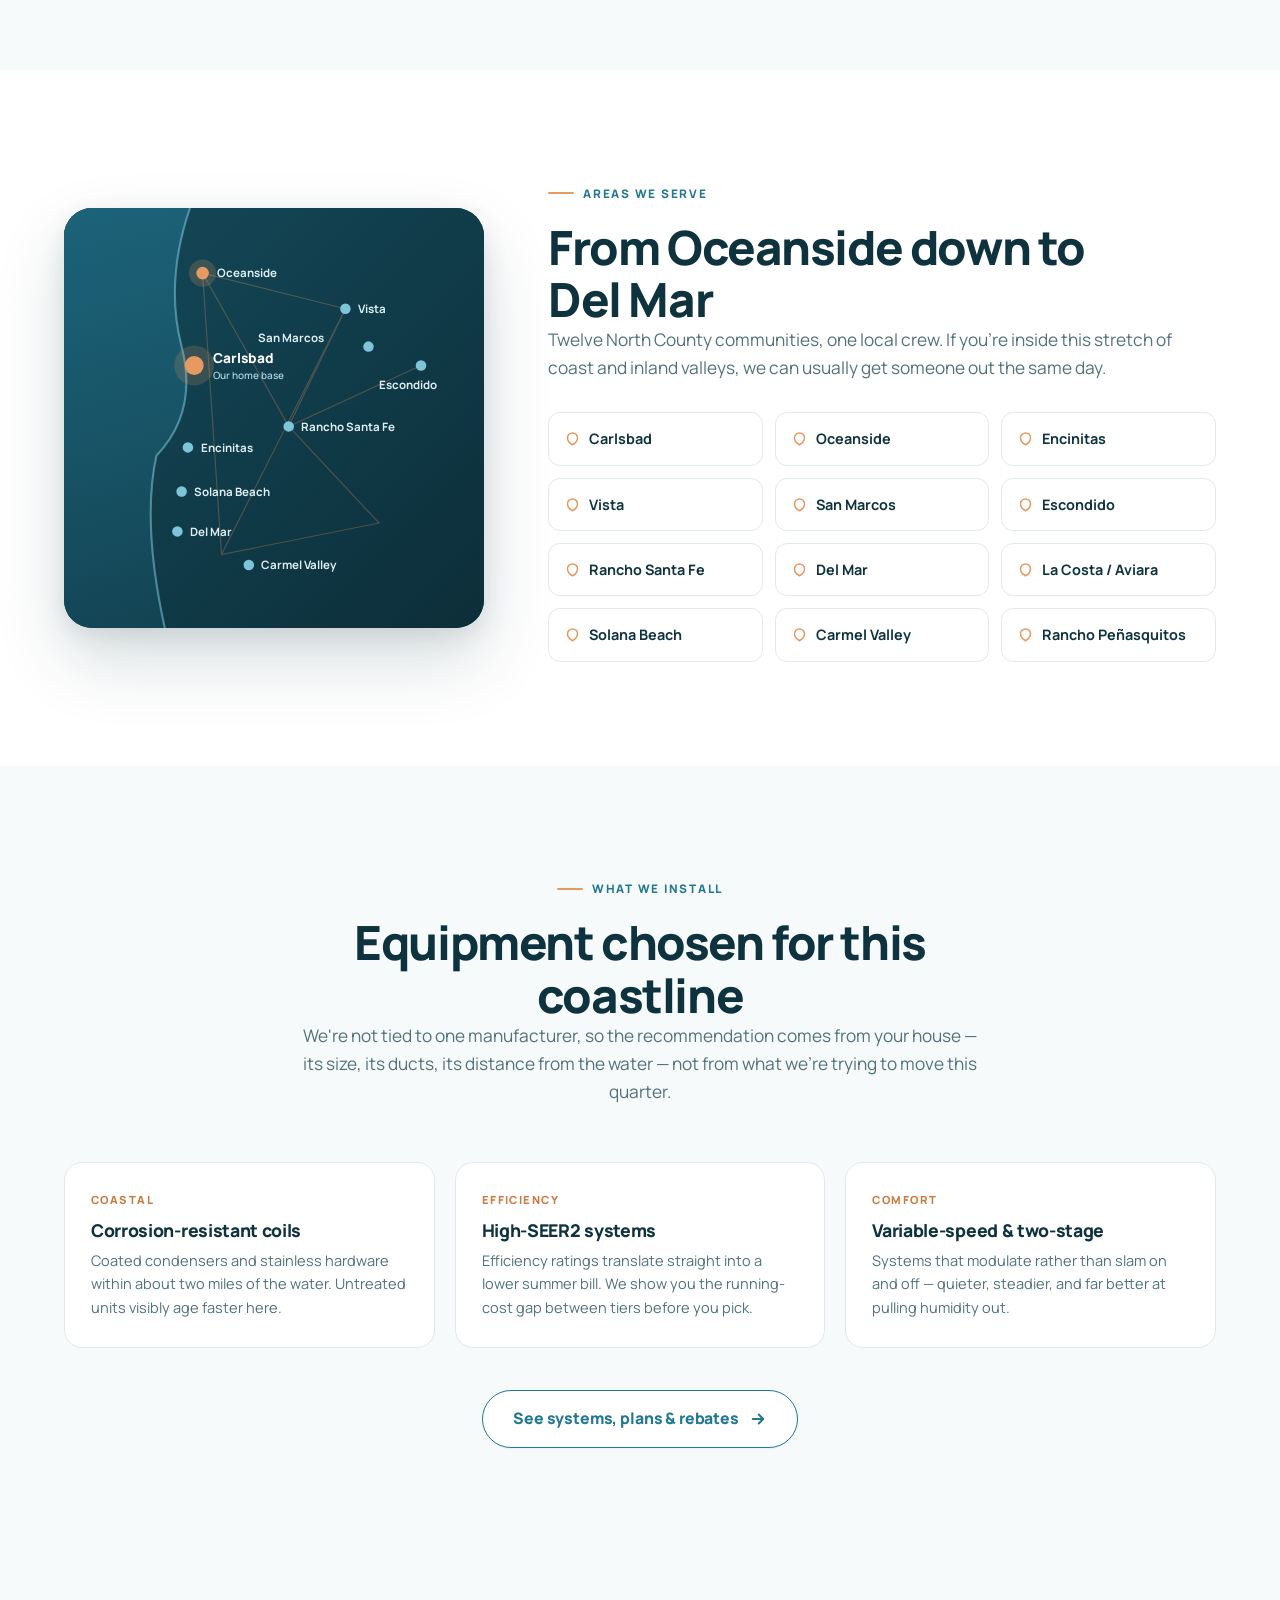
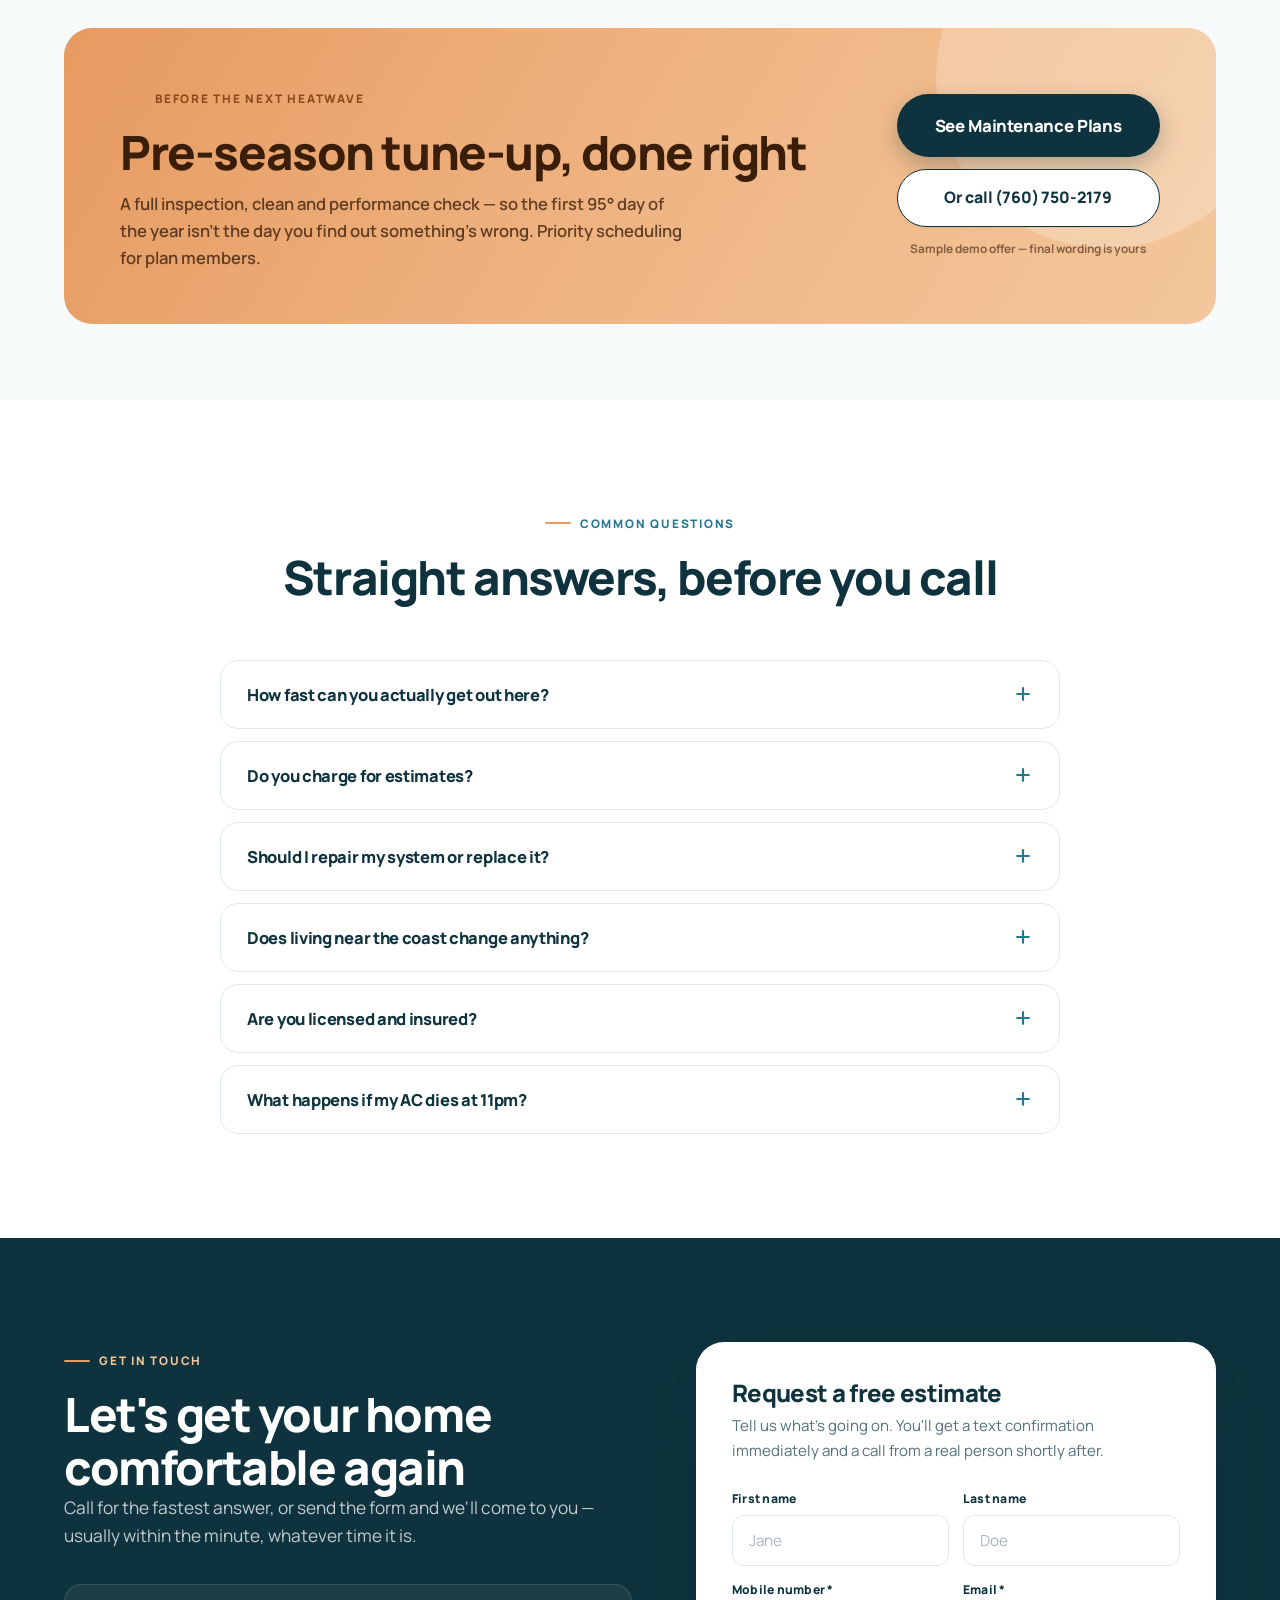
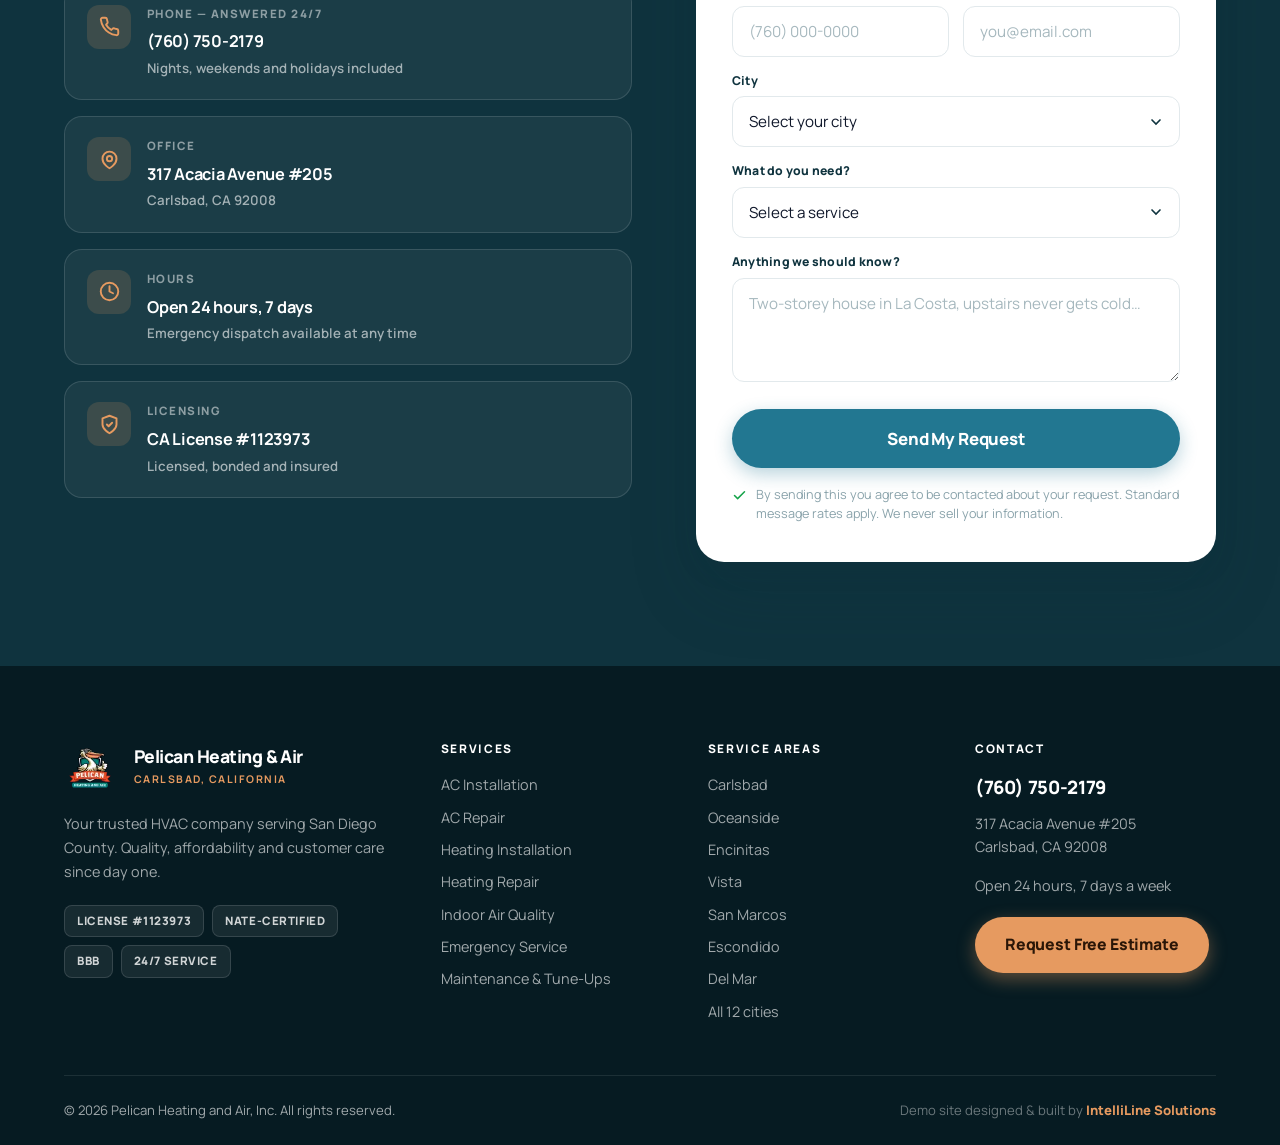
==== commit 1a098540: "Carlsbad beach treatment: beachfront photo and local copy" ====
--- a/index.html
+++ b/index.html
@@ -227,14 +227,16 @@
         <span class="eyebrow">Welcome to Pelican</span>
         <h2>A Carlsbad company, not a franchise with a Carlsbad phone number</h2>
         <p class="lede" style="margin-bottom:20px">
-          Pelican Heating &amp; Air is locally owned and based on Acacia Avenue, a few minutes from
-          most of the homes we look after. For more than 25 years we've built this business one house
+          Pelican Heating &amp; Air is locally owned and based on Acacia Avenue in the Village, a few
+          minutes from the seawall and from most of the homes we look after. For more than 25 years we've built this business one house
           at a time — on quality work, honest advice, and the kind of personal service you don't get
           from the big national chains.
         </p>
         <p style="color:var(--slate)">
-          Heating and air conditioning isn't one of several things we do. It's the only thing we do,
-          and it has been since day one. That shows up in every install we complete and every repair
+          We know what the marine layer does to a system in Ponto, why the bluff homes above Tamarack
+          need coated coils, and how differently a house breathes in Bressi Ranch versus one three
+          blocks off the 101. Heating and air conditioning isn't one of several things we do — it's
+          the only thing we do, and it has been since day one. That shows up in every install we complete and every repair
           we make — and in the fact that we'll tell you when a repair is the smarter option, even
           when a replacement would be the bigger invoice.
         </p>
@@ -250,58 +252,14 @@
       </div>
 
       <div class="welcome-media rv rv-d2">
-        <svg viewBox="0 0 480 360" preserveAspectRatio="xMidYMid slice" aria-hidden="true">
-          <defs>
-            <linearGradient id="wsky" x1="0" y1="0" x2="0" y2="1">
-              <stop offset="0%" stop-color="#0A2530"/><stop offset="62%" stop-color="#1B647C"/><stop offset="100%" stop-color="#2E8AA6"/>
-            </linearGradient>
-            <linearGradient id="wsun" x1="0" y1="0" x2="0" y2="1">
-              <stop offset="0%" stop-color="#F0B078" stop-opacity=".85"/><stop offset="100%" stop-color="#E69A60" stop-opacity="0"/>
-            </linearGradient>
-            <linearGradient id="wroof" x1="0" y1="0" x2="0" y2="1">
-              <stop offset="0%" stop-color="#0E3241"/><stop offset="100%" stop-color="#061B22"/>
-            </linearGradient>
-          </defs>
-          <rect width="480" height="360" fill="url(#wsky)"/>
-          <circle cx="360" cy="120" r="130" fill="url(#wsun)" opacity=".5"/>
-          <circle cx="360" cy="118" r="40" fill="#F5C193" opacity=".75"/>
-          <path d="M0 208 Q120 190 240 206 T480 196 L480 360 L0 360Z" fill="#0F333E" opacity=".55"/>
-          <path d="M0 240 Q140 224 280 242 T480 232 L480 360 L0 360Z" fill="#082129" opacity=".75"/>
-          <!-- house -->
-          <path d="M96 300 v-84 l84 -56 l84 56 v84 z" fill="url(#wroof)"/>
-          <path d="M78 220 l102 -70 l102 70" fill="none" stroke="#227791" stroke-width="7" stroke-linejoin="round" stroke-linecap="round"/>
-          <rect x="128" y="238" width="42" height="34" rx="3" fill="#3E9DBA" opacity=".55"/>
-          <rect x="192" y="238" width="42" height="34" rx="3" fill="#3E9DBA" opacity=".35"/>
-          <rect x="160" y="272" width="34" height="28" rx="2" fill="#E69A60" opacity=".85"/>
-          <!-- condenser unit -->
-          <rect x="300" y="248" width="86" height="66" rx="8" fill="#0E3241" stroke="#3E9DBA" stroke-width="2.5"/>
-          <circle cx="343" cy="281" r="22" fill="none" stroke="#7FC5D8" stroke-width="2.5" opacity=".8"/>
-          <g stroke="#E69A60" stroke-width="3" stroke-linecap="round" opacity=".95">
-            <path d="M343 281 l0 -16M343 281 l14 8M343 281 l-14 8"/>
-          </g>
-          <circle cx="343" cy="281" r="4" fill="#E69A60"/>
-          <path d="M300 262 h86M300 300 h86" stroke="#1B4E5F" stroke-width="2"/>
-          <!-- cool air -->
-          <g stroke="#BFE3EE" stroke-width="3" stroke-linecap="round" fill="none" opacity=".45">
-            <path d="M398 262 q14 -8 28 0"/>
-            <path d="M398 281 q14 -8 28 0"/>
-            <path d="M398 300 q14 -8 28 0"/>
-          </g>
-          <!-- palm -->
-          <g stroke="#061B22" stroke-width="8" fill="none" stroke-linecap="round">
-            <path d="M60 360 q-10 -78 4 -128"/>
-            <path d="M64 232 q-38 -22 -62 -8M64 232 q-16 -40 -46 -48M64 232 q30 -36 66 -28M64 232 q40 -12 54 14"/>
-          </g>
-          <!-- birds -->
-          <g stroke="#DCEEF3" stroke-width="2.2" fill="none" opacity=".45" stroke-linecap="round">
-            <path d="M180 96 q10 -8 20 0M200 96 q10 -8 20 0"/>
-            <path d="M240 62 q8 -6 16 0M256 62 q8 -6 16 0"/>
-          </g>
-        </svg>
-      </div>
-    </div>
-  </div>
-</section>
+        <img src="https://vibe.filesafe.space/1778084840736237174/attachments/4fc83a0a-0cb3-44a1-a29e-df99af67f246.png"
+             alt="A bluff-top home above the sand on the Carlsbad coast at sunset"
+             loading="lazy" decoding="async">
+      </div>
+    </div>
+  </div>
+</section>
+
 
 
 
--- a/assets/styles.css
+++ b/assets/styles.css
@@ -1399,3 +1399,39 @@
   content:"";position:absolute;left:0;right:0;bottom:.03em;height:.13em;
   background:rgba(230,154,96,.28);border-radius:3px;z-index:-1;
 }
+
+/* ==========================================================================
+   Hero photograph
+   To swap the image, change the url() below. The gradient underneath is the
+   fallback, so the hero still reads correctly if the photo ever fails.
+   ========================================================================== */
+.hero-bg{
+  position:absolute;inset:0;z-index:0;
+  background-color:var(--deep);
+  background-image:url("https://vibe.filesafe.space/1778084840736237174/assets/378580fb-d0a7-4ec6-8a10-cc7ff3fb08ae.png");
+  background-size:cover;
+  background-position:center 62%;
+  background-repeat:no-repeat;
+}
+/* Legibility veil: heavy behind the copy, clearing toward the photo's sky. */
+.hero-veil{
+  position:absolute;inset:0;z-index:1;
+  background:
+    linear-gradient(100deg,
+      rgba(6,22,28,.94) 0%,
+      rgba(8,30,38,.88) 30%,
+      rgba(11,44,55,.66) 55%,
+      rgba(13,52,64,.42) 78%,
+      rgba(15,58,70,.34) 100%),
+    linear-gradient(180deg, rgba(6,22,28,.55) 0%, rgba(6,22,28,0) 26%),
+    linear-gradient(0deg, rgba(6,22,28,.62) 0%, rgba(6,22,28,0) 30%);
+}
+@media (max-width:1080px){
+  /* single column: copy sits over the whole width, so veil evenly */
+  .hero-veil{
+    background:
+      linear-gradient(180deg, rgba(6,22,28,.90) 0%, rgba(8,30,38,.80) 45%, rgba(11,44,55,.78) 100%),
+      linear-gradient(0deg, rgba(6,22,28,.6) 0%, rgba(6,22,28,0) 30%);
+  }
+  .hero-bg{background-position:center 55%}
+}
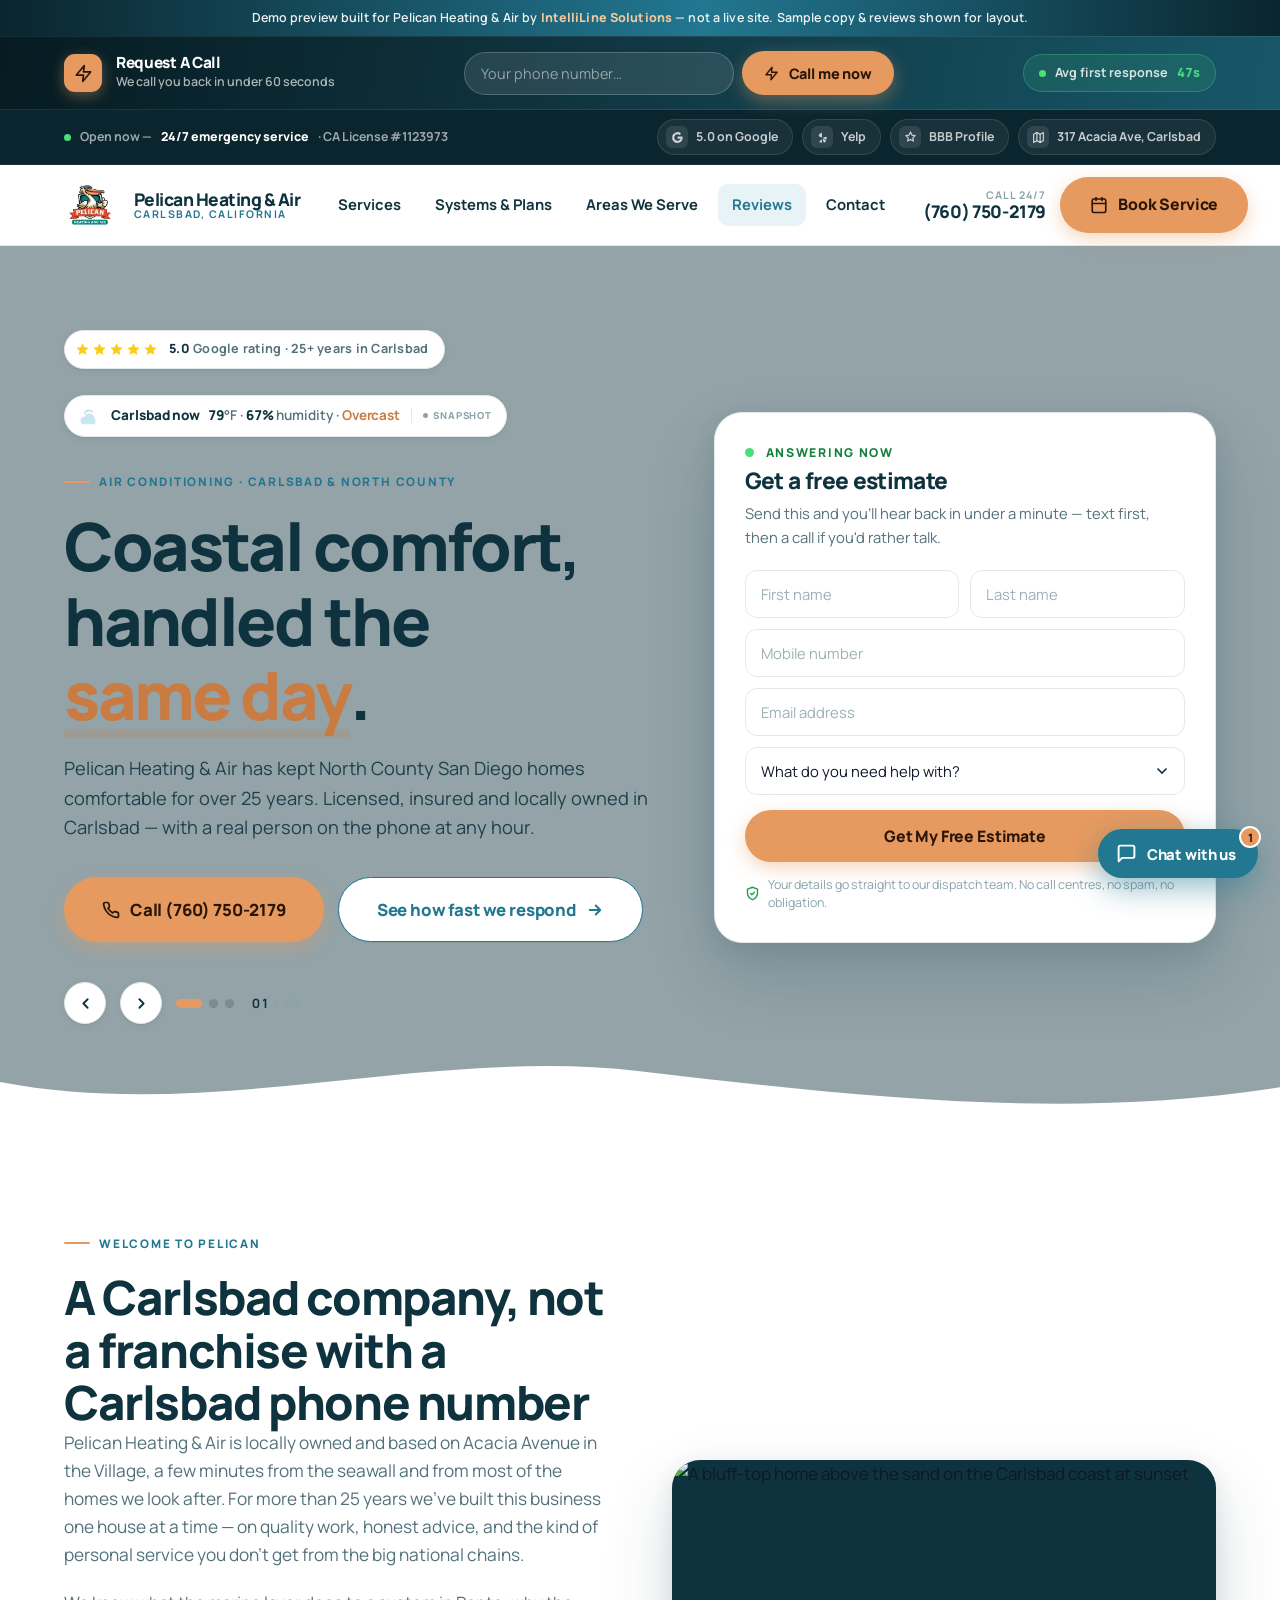
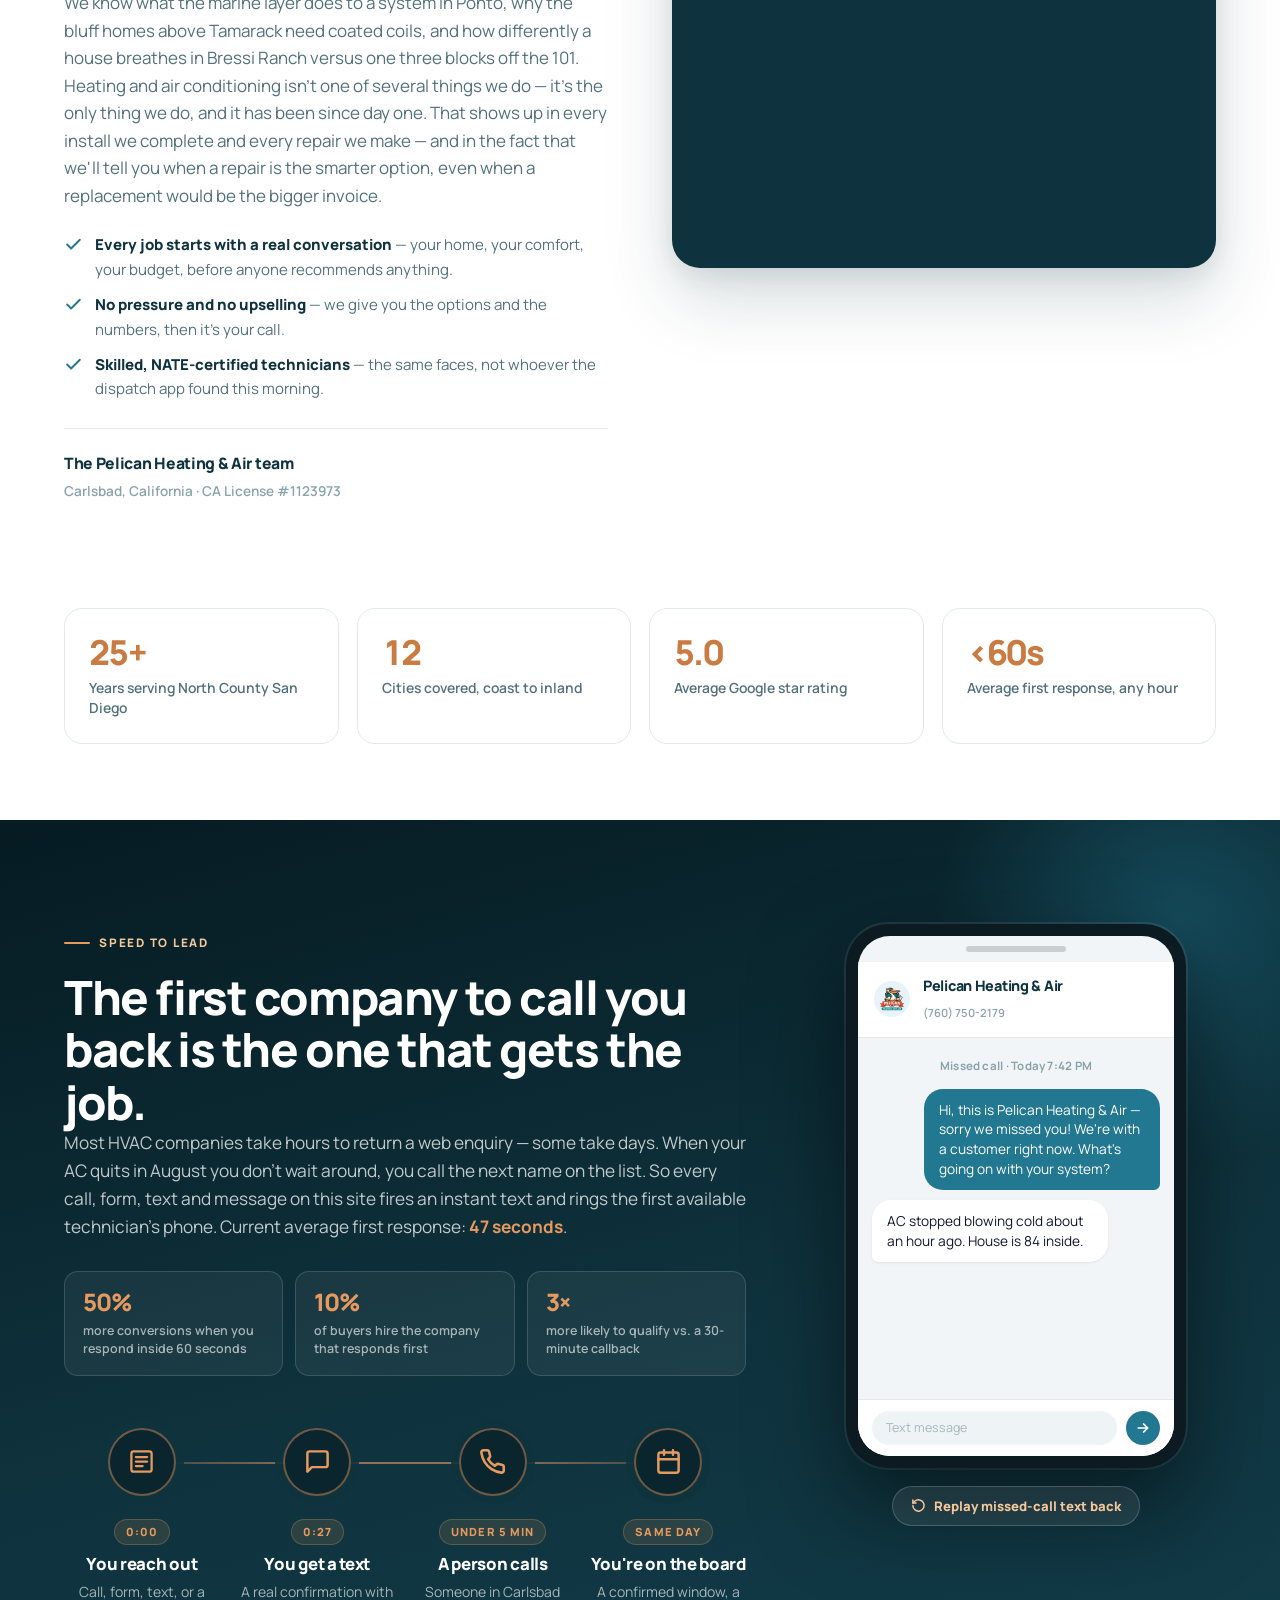
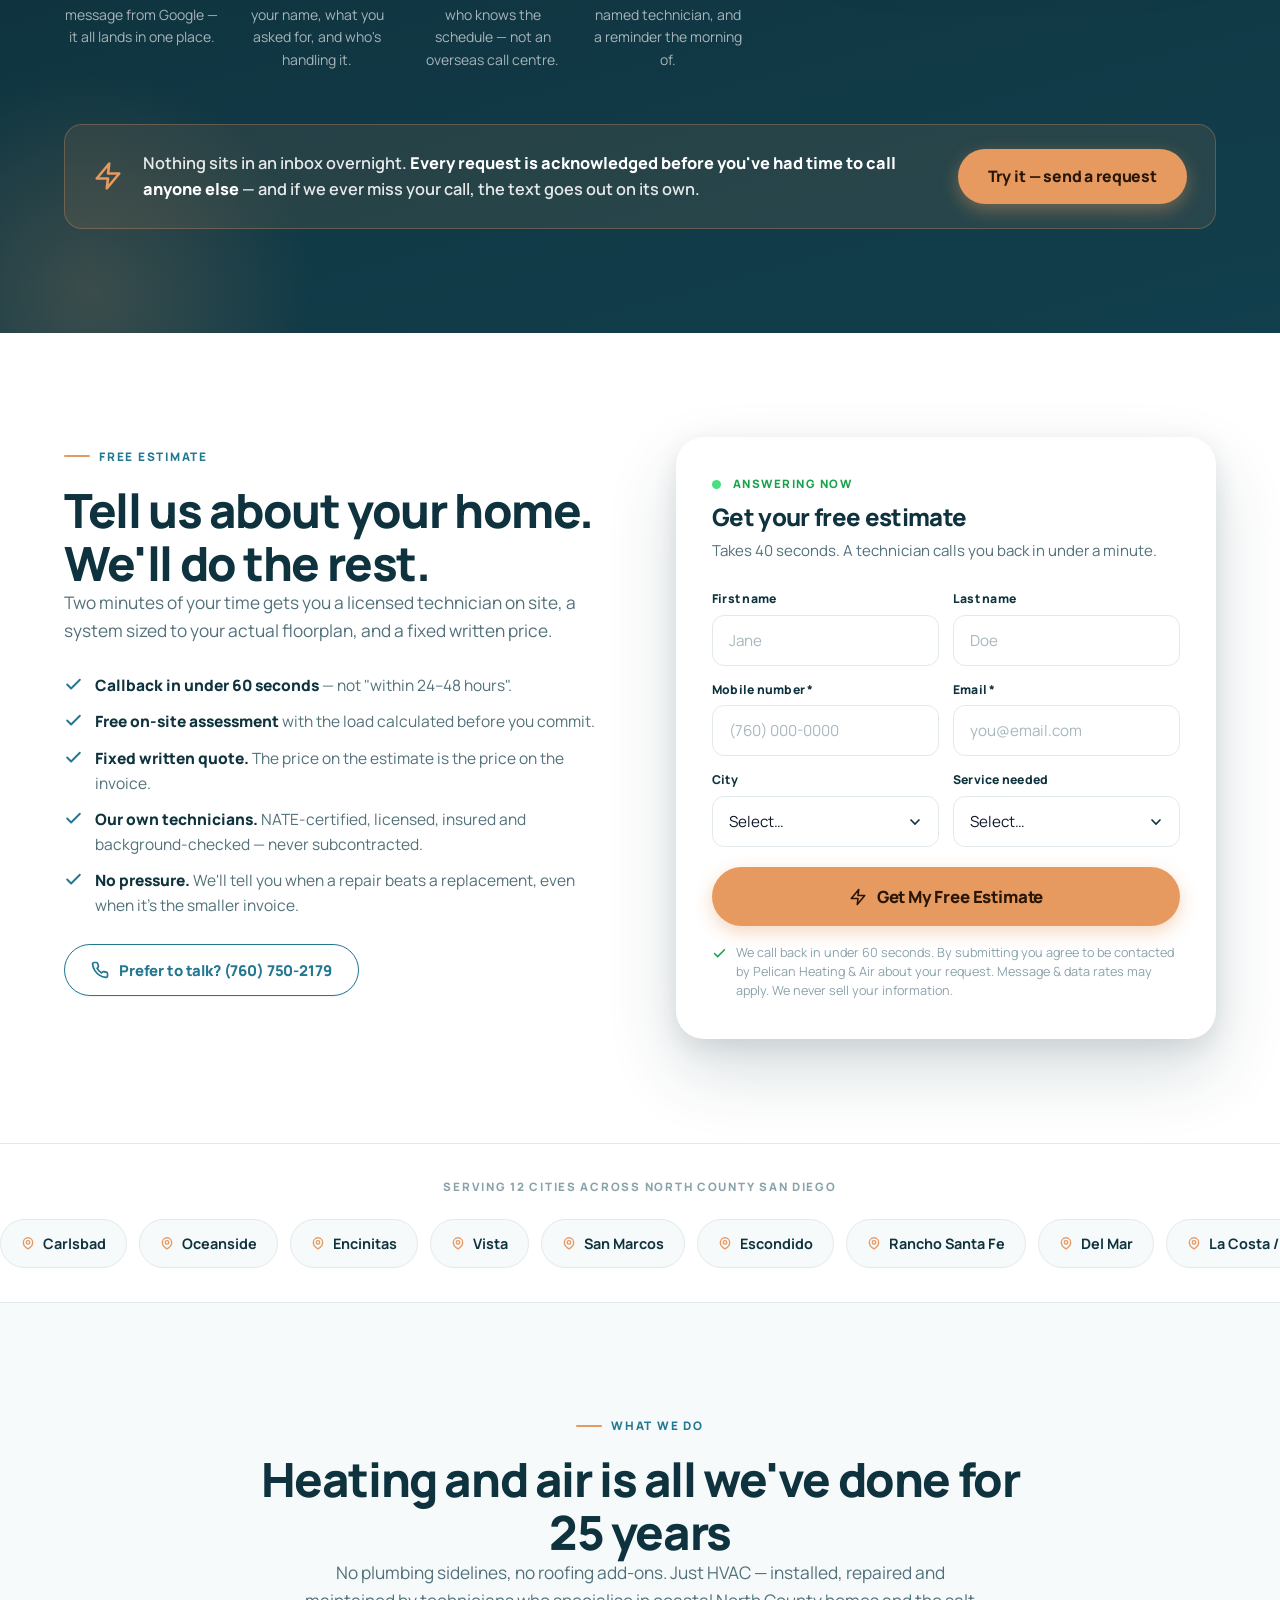
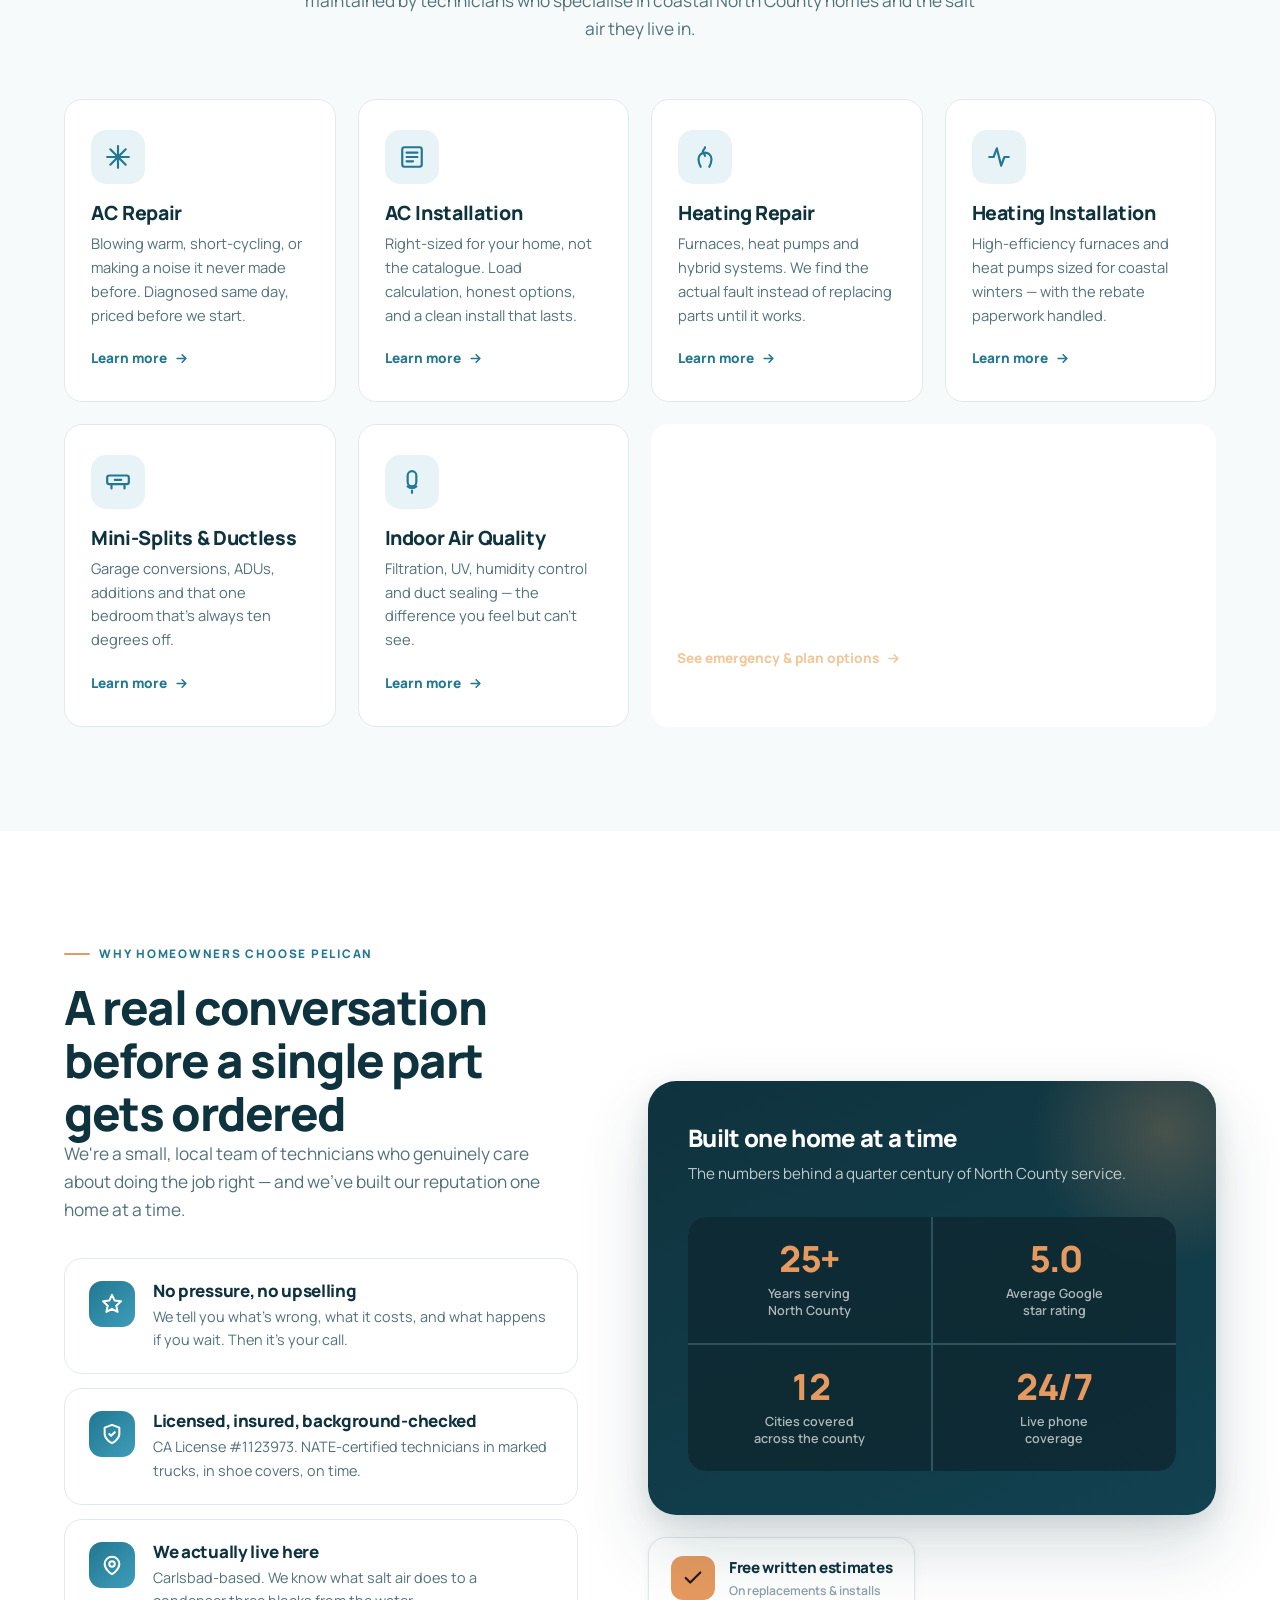
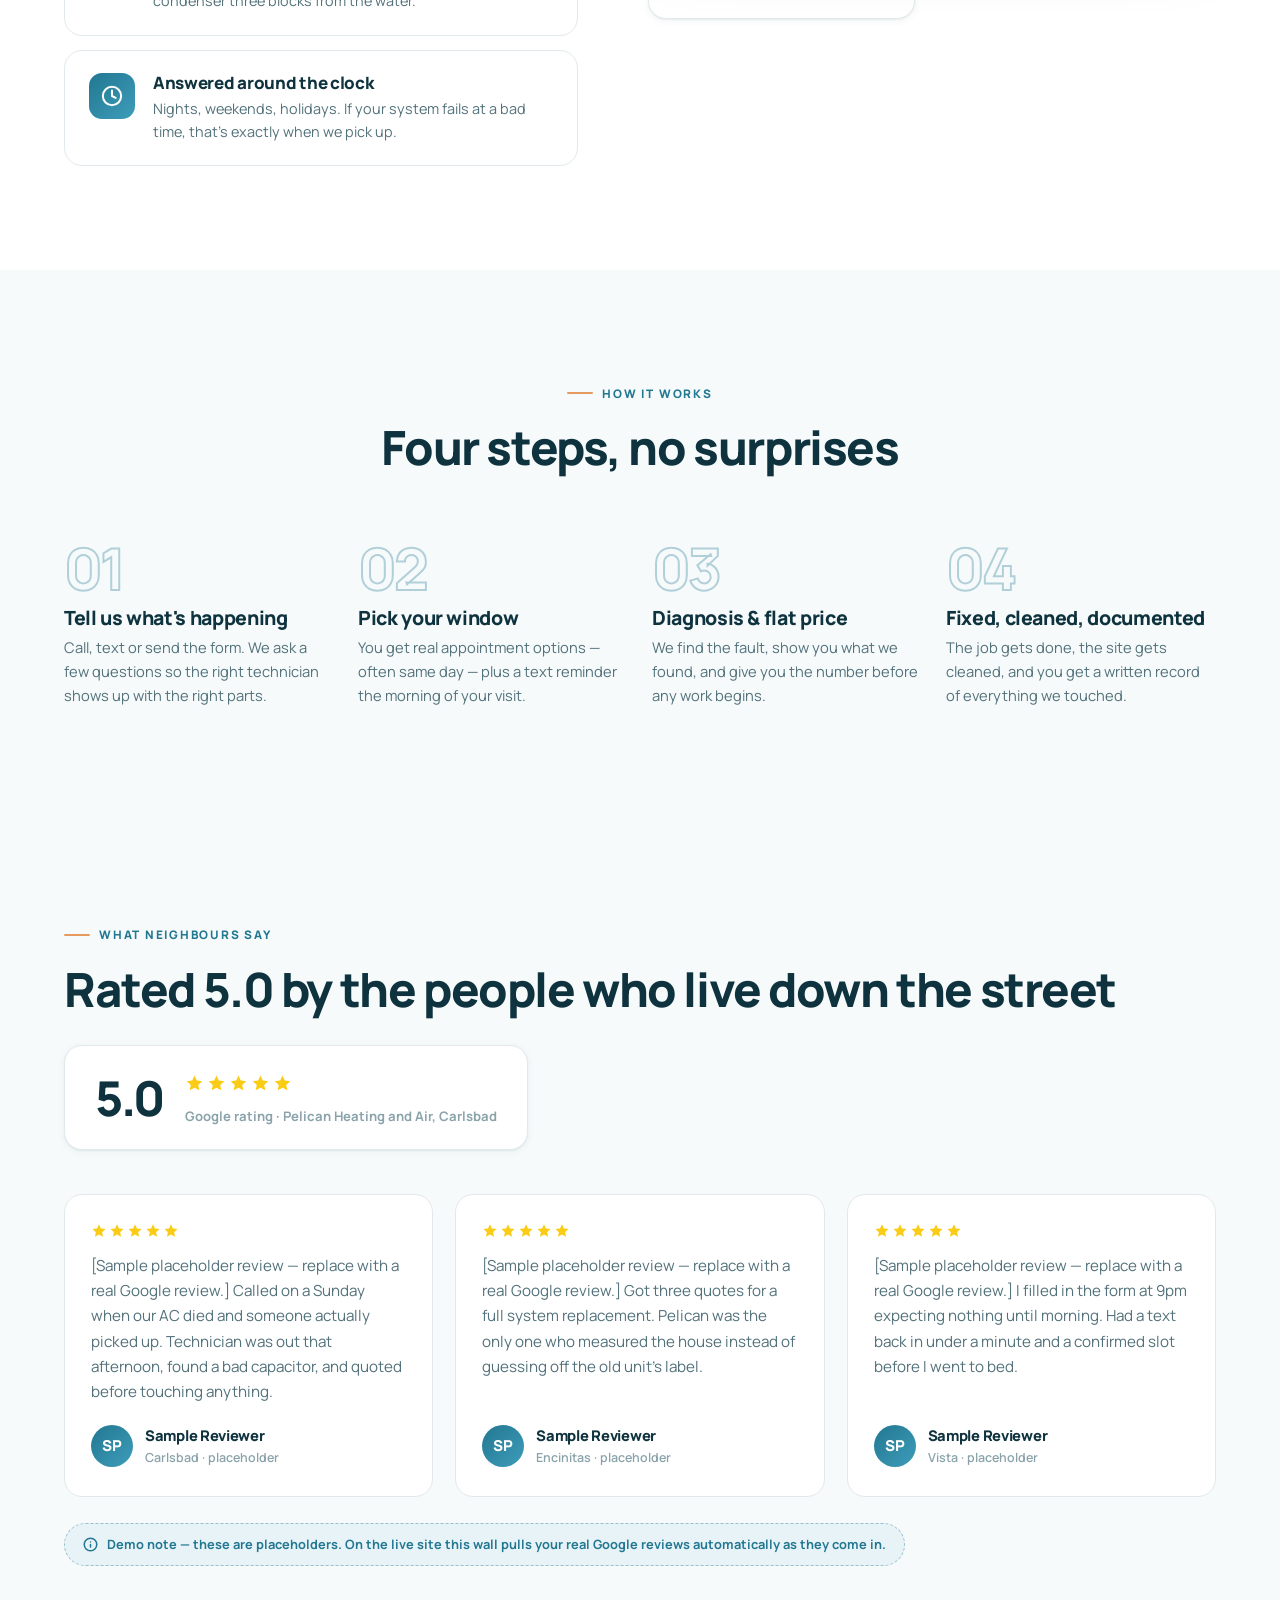
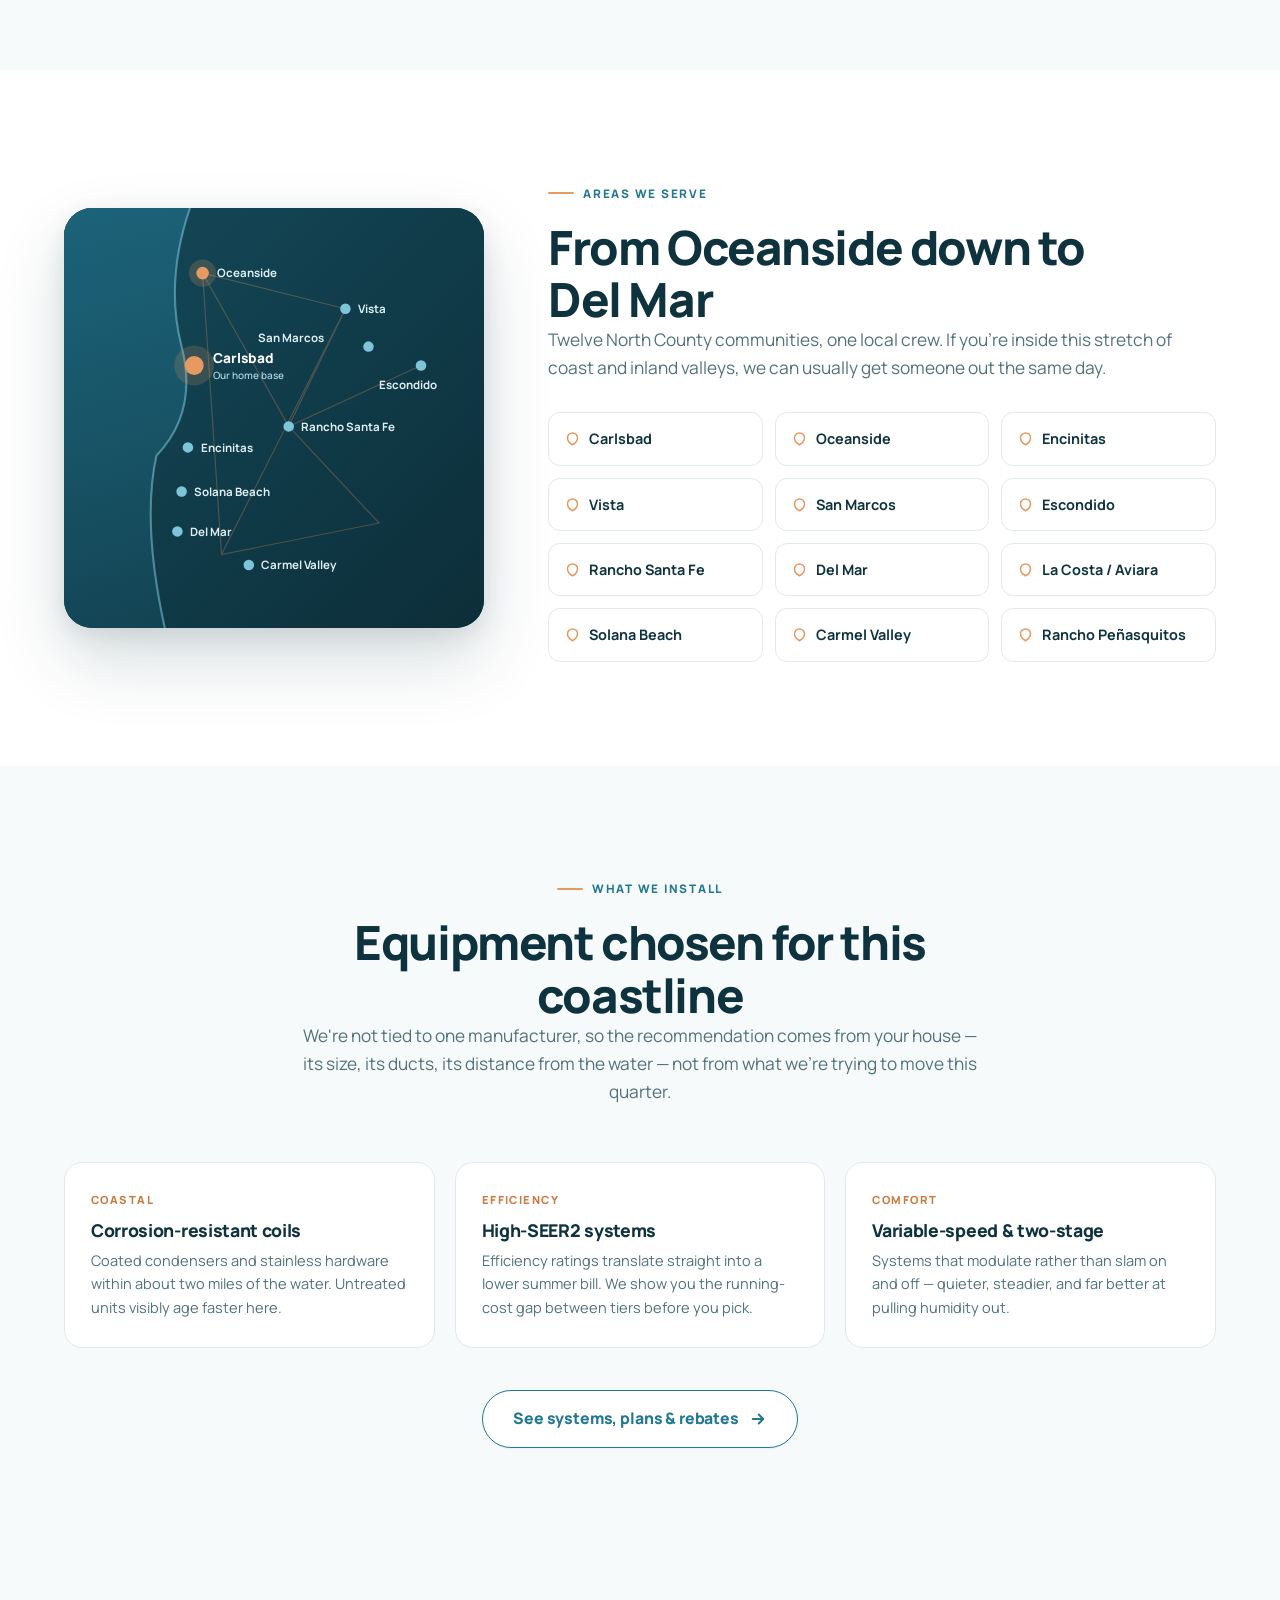
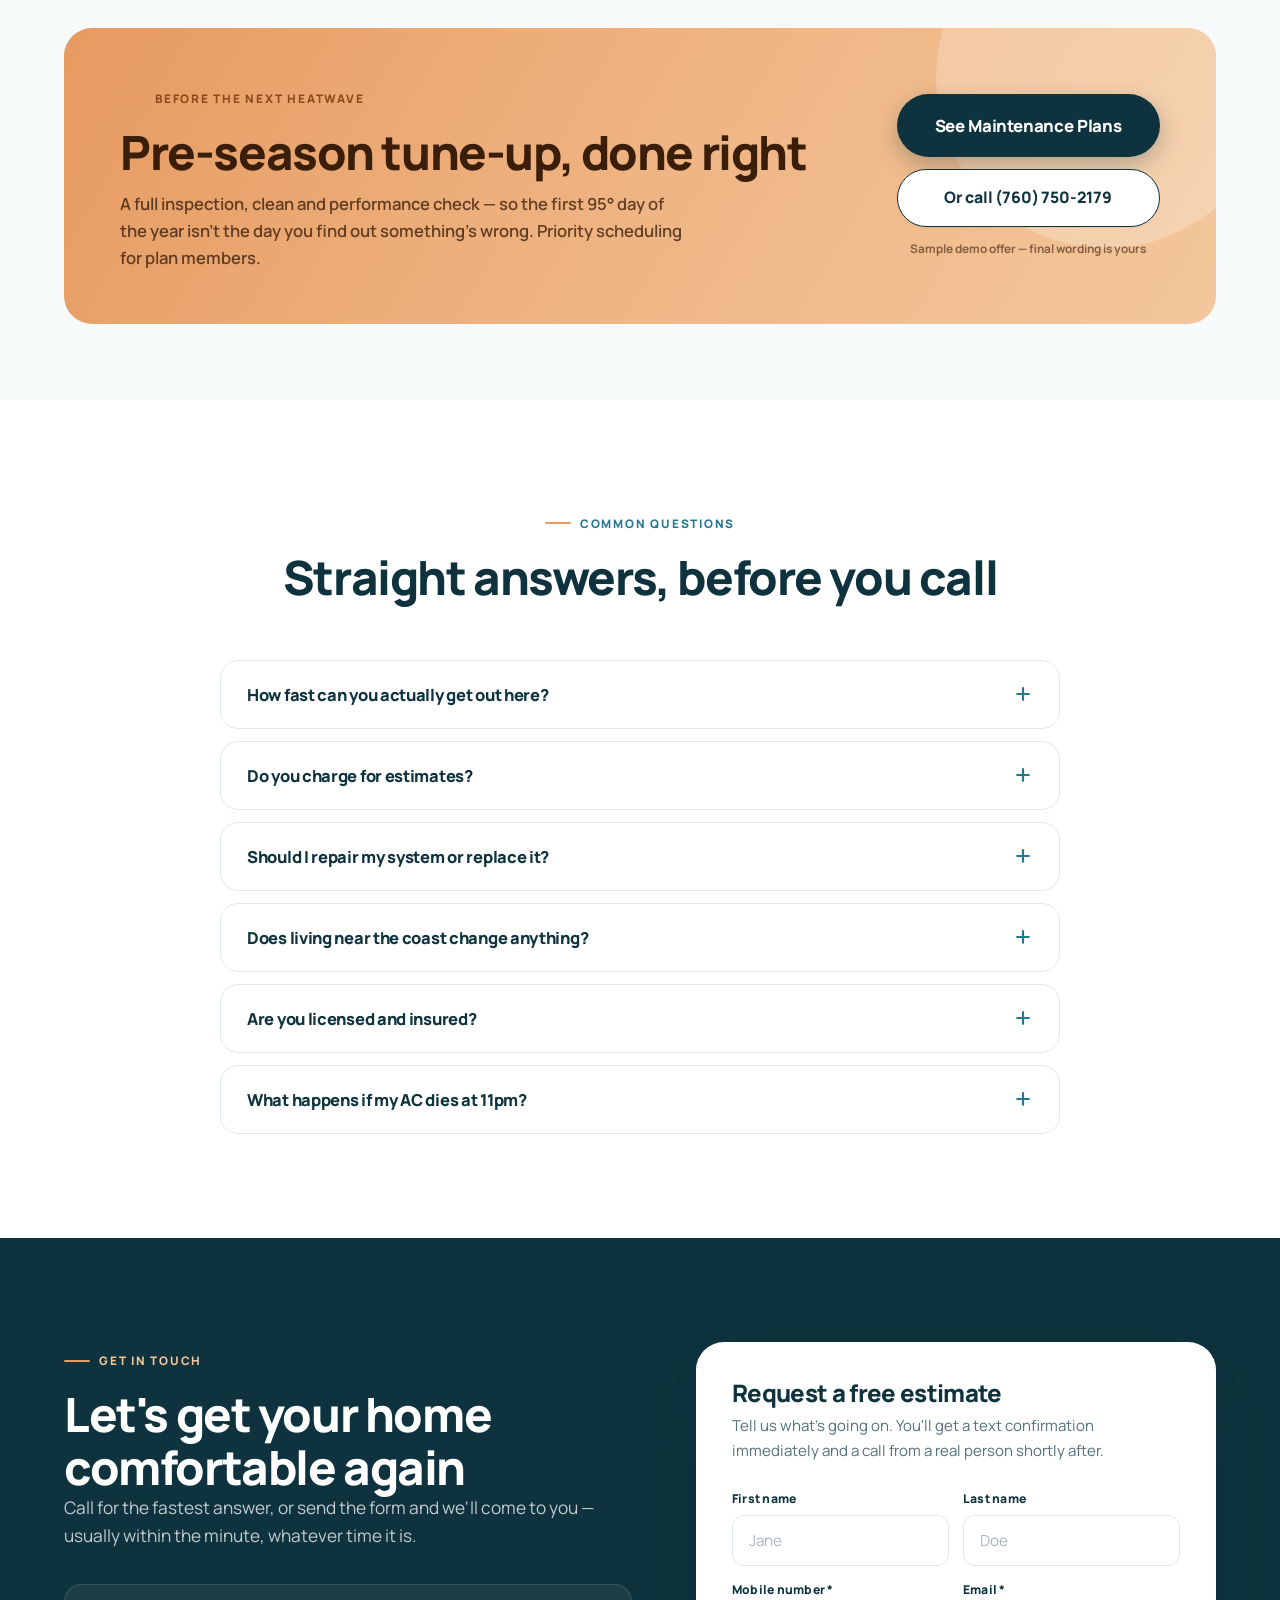
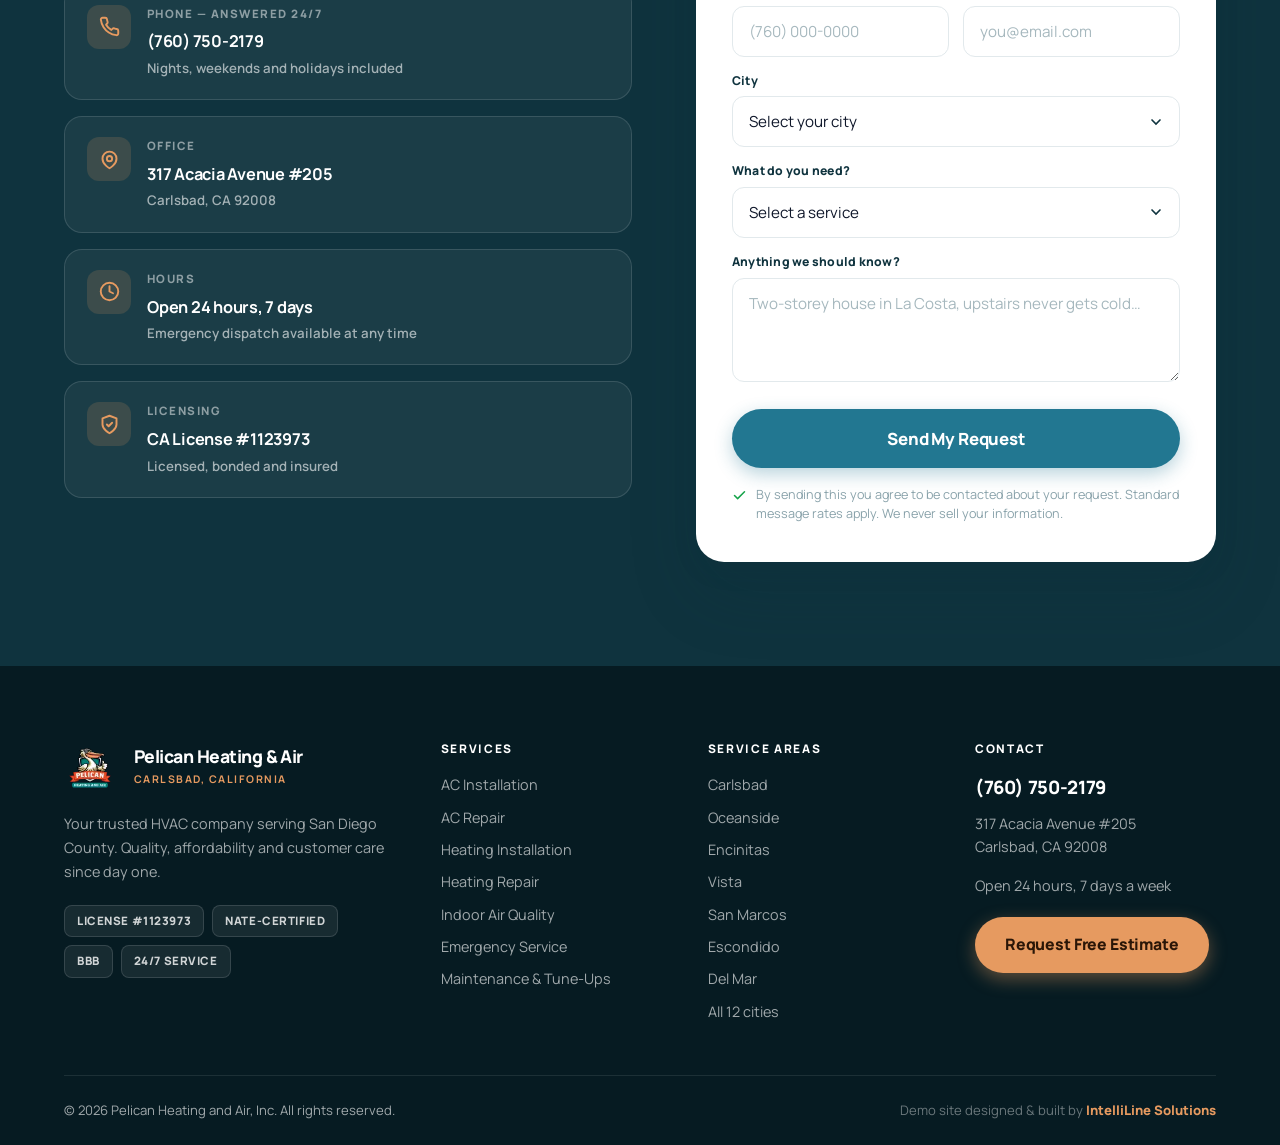
==== commit 8f9b2d72: "Hero: solid brand teal, photo removed" ====
--- a/index.html
+++ b/index.html
@@ -103,7 +103,7 @@
 
 <!-- ══ 1. hero ═══════════════════════════════════════════════════════════ -->
 <section class="hero" id="top">
-  <div class="hero-bg" role="img" aria-label="Coastal North County San Diego at sunset"></div>
+  <div class="hero-bg" aria-hidden="true"></div>
   <div class="hero-veil"></div>
 
   <div class="wrap">
@@ -259,6 +259,9 @@
     </div>
   </div>
 </section>
+
+
+
 
 
 
--- a/assets/styles.css
+++ b/assets/styles.css
@@ -1435,3 +1435,150 @@
   }
   .hero-bg{background-position:center 55%}
 }
+
+/* ==========================================================================
+   LIGHT PASS
+   Bright, sun-bleached treatment: light chrome, a light hero over the photo,
+   lifted dark slabs, and the estimates badge moved out of the stats panel.
+   ========================================================================== */
+
+/* ---- 1. badge was floating on top of the stats panel -------------------- */
+.why-badge{
+  position:static;
+  display:inline-flex;
+  margin:22px 0 0;
+  background:#fff;
+  border:1px solid var(--line);
+  box-shadow:var(--shadow-sm);
+}
+
+/* ---- 3. the hero, rebuilt light ---------------------------------------- */
+.hero-bg{background-position:center 58%}
+.hero .hero-h,.hero h1{color:var(--deep)}
+.hero .hero-h em,.hero h1 em{color:var(--sand-dk)}
+.hero .hero-h em::after,.hero h1 em::after{background:rgba(201,123,66,.20)}
+.hero-sub{color:var(--slate)}
+.hero .eyebrow{color:var(--teal)!important}
+
+.hero-rating{
+  background:#fff;border:1px solid var(--line);box-shadow:var(--shadow-sm);
+}
+.hero-rating span{color:var(--slate)}
+.hero-rating b{color:var(--deep)}
+
+.hero .wxbar{
+  background:#fff;border:1px solid var(--line);box-shadow:var(--shadow-sm);
+}
+.hero .wxbar-t{color:var(--slate)}
+.hero .wxbar-t b,.hero .wxbar-t #wxTemp,.hero .wxbar-t #wxHum{color:var(--deep)}
+.hero .wxbar-t #wxCond{color:var(--sand-dk)}
+.hero .wxbar-badge{border-left-color:var(--line);color:#15803D}
+.hero .wxbar-badge.is-snap{color:var(--slate-lt)}
+.hero .wxbar-badge.is-snap .pulse-dot{background:var(--slate-lt)}
+
+.hero .btn--ghost{
+  background:#fff;color:var(--teal);border:1.6px solid var(--teal);backdrop-filter:none;
+  box-shadow:0 1px 2px rgba(15,51,62,.06);
+}
+.hero .btn--ghost:hover{background:var(--teal);color:#fff}
+
+.hnav-btn{background:#fff;border:1.5px solid var(--line);box-shadow:var(--shadow-sm)}
+.hnav-btn:hover{background:var(--teal-xlt);border-color:var(--teal)}
+.hnav-btn svg{color:var(--deep)}
+.hdot{background:rgba(15,51,62,.20)}
+.hcount{color:var(--slate-lt)}
+.hcount b{color:var(--deep)}
+
+/* hero estimate card: solid white instead of dark glass */
+.hero-card{
+  background:#fff;border:1px solid var(--line);box-shadow:var(--shadow-lg);
+  backdrop-filter:none;
+}
+.hero-card h3{color:var(--deep)}
+.hero-card p{color:var(--slate)}
+.hero-card-h b{color:#15803D}
+.hcf input,.hcf select,.hcf textarea{
+  background:#fff;border:1.5px solid var(--line);color:var(--ink);
+}
+.hcf input::placeholder,.hcf textarea::placeholder{color:#9DB0B6}
+.hcf input:focus,.hcf select:focus,.hcf textarea:focus{
+  border-color:var(--teal);background:#fff;box-shadow:0 0 0 4px rgba(34,119,145,.12);
+}
+.hcf select{background-image:url("data:image/svg+xml,%3Csvg xmlns='http://www.w3.org/2000/svg' viewBox='0 0 24 24' fill='none' stroke='%230F333E' stroke-width='2.5' stroke-linecap='round'%3E%3Cpath d='M6 9l6 6 6-6'/%3E%3C/svg%3E")}
+.hcf select option{background:#fff;color:var(--ink)}
+.hcf-note{color:var(--slate-lt)}
+.hcf-note svg{color:var(--ok)}
+.hero-success h4{color:var(--deep)}
+.hero-success p{color:var(--slate)}
+.hero-success .tick{background:rgba(22,163,74,.10);border-color:var(--ok)}
+.hero-success .tick svg{color:var(--ok)}
+.hero-timer{background:rgba(22,163,74,.10);border:1px solid rgba(22,163,74,.30)}
+.hero-timer b{color:var(--ok)}
+.hero-timer span{color:var(--slate)}
+
+/* the wave under the hero now separates two light surfaces -- soften it */
+.hero-wave svg path{fill:#fff}
+
+/* ---- 4. inner-page headers go light too -------------------------------- */
+.phero-bg{display:none}
+.phero-veil{display:none}
+.phero h1{color:var(--deep)}
+.phero .lede{color:var(--slate)}
+.phero .crumb{color:var(--slate-lt)}
+.phero .crumb b{color:var(--teal)}
+.phero .btn--ghost{
+  background:#fff;color:var(--teal);border:1.6px solid var(--teal);backdrop-filter:none;
+}
+.phero .btn--ghost:hover{background:var(--teal);color:#fff}
+.phero-wave svg path{fill:#fff}
+
+/* Flat scrim, not a gradient: one even wash so the photo reads consistently
+   across the whole hero and the type sits on a predictable surface. */
+@media (max-width:1080px){  }
+
+/* the light-pass background shorthand reset the select arrow's repeat and
+   position, so it tiled -- restore the single, right-aligned chevron */
+.hcf select{
+  background-repeat:no-repeat;
+  background-position:right 14px center;
+  background-size:16px;
+  padding-right:40px;
+  appearance:none;
+}
+
+/* Let the Carlsbad coastline read: a lighter flat wash so the photograph is
+   clearly visible while the deep-teal type stays well above contrast minimums. */
+@media (max-width:1080px){  }
+
+/* Final hero balance: the wash is light enough that the beach, surf line and
+   bluff all read, and the body copy is darkened so it still clears 4.5:1 over
+   the darker sand rather than only over the bright foam. */
+.hero-bg{background-position:center 66%}
+@media (max-width:1080px){  }
+
+/* ==========================================================================
+   BRAND LOCK
+   Only Pelican's palette: deep teal #0F333E, teal #227791, sand #E69A60,
+   on white/neutral surfaces, set in Manrope. No invented tints.
+   ========================================================================== */
+
+/* alt sections return to the neutral surface, not sand */
+.section--alt{background:var(--bg-alt)}
+.section--alt .svc,
+.section--alt .rev,
+.section--alt .spec-i,
+.section--alt .plan,
+.section--alt .ccard{background:#fff;border-color:var(--line)}
+
+/* section break stays a plain white foam line */
+.marq{background:#fff;border-bottom-color:var(--line)}
+.marq-i{background:var(--bg-alt);border-color:var(--line)}
+
+/* inner-page headers: brand teal tint rather than sand */
+.phero{background:var(--teal-xlt)}
+
+/* hero wash is neutral white, and the body copy is brand deep teal */
+.hero-veil{background:rgba(255,255,255,.55)}
+@media (max-width:1080px){ .hero-veil{background:rgba(255,255,255,.68)} }
+.hero-sub{color:rgba(15,51,62,.88)}
+.hero-wave svg path{fill:#fff}
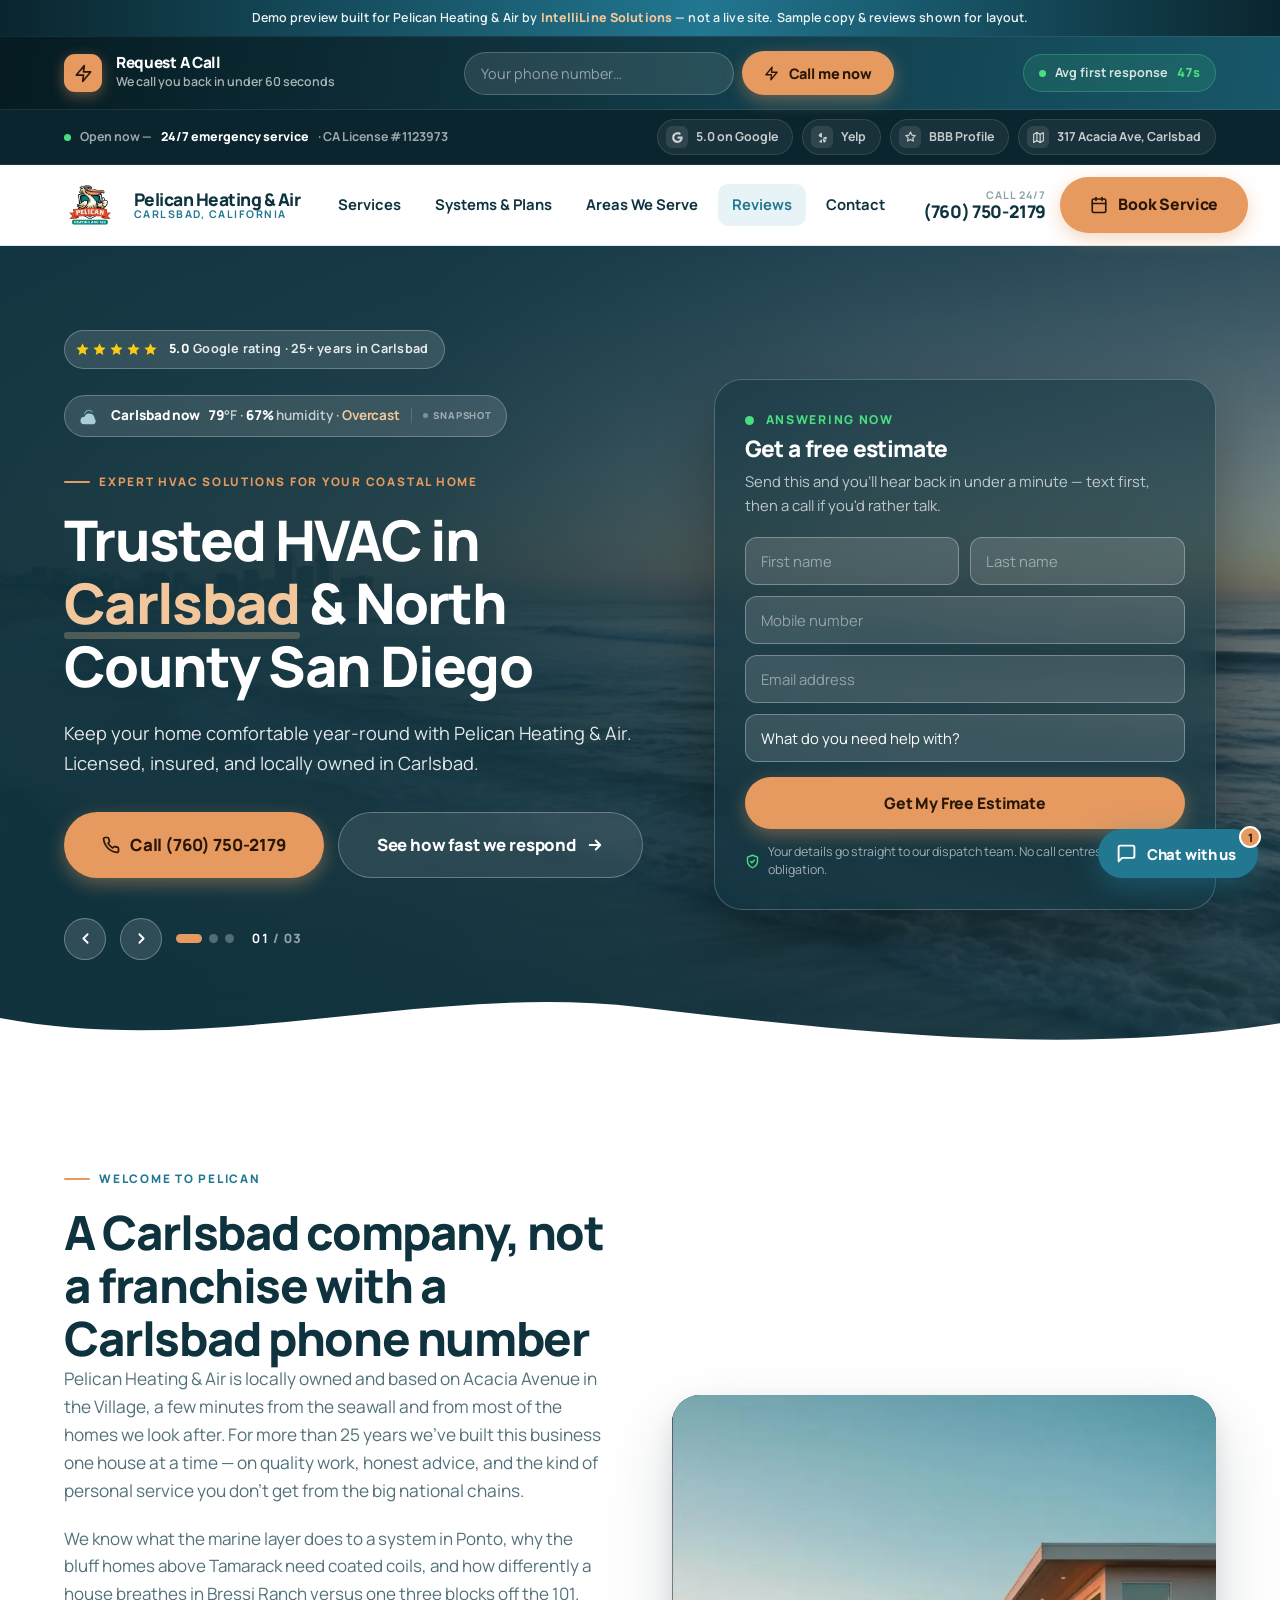
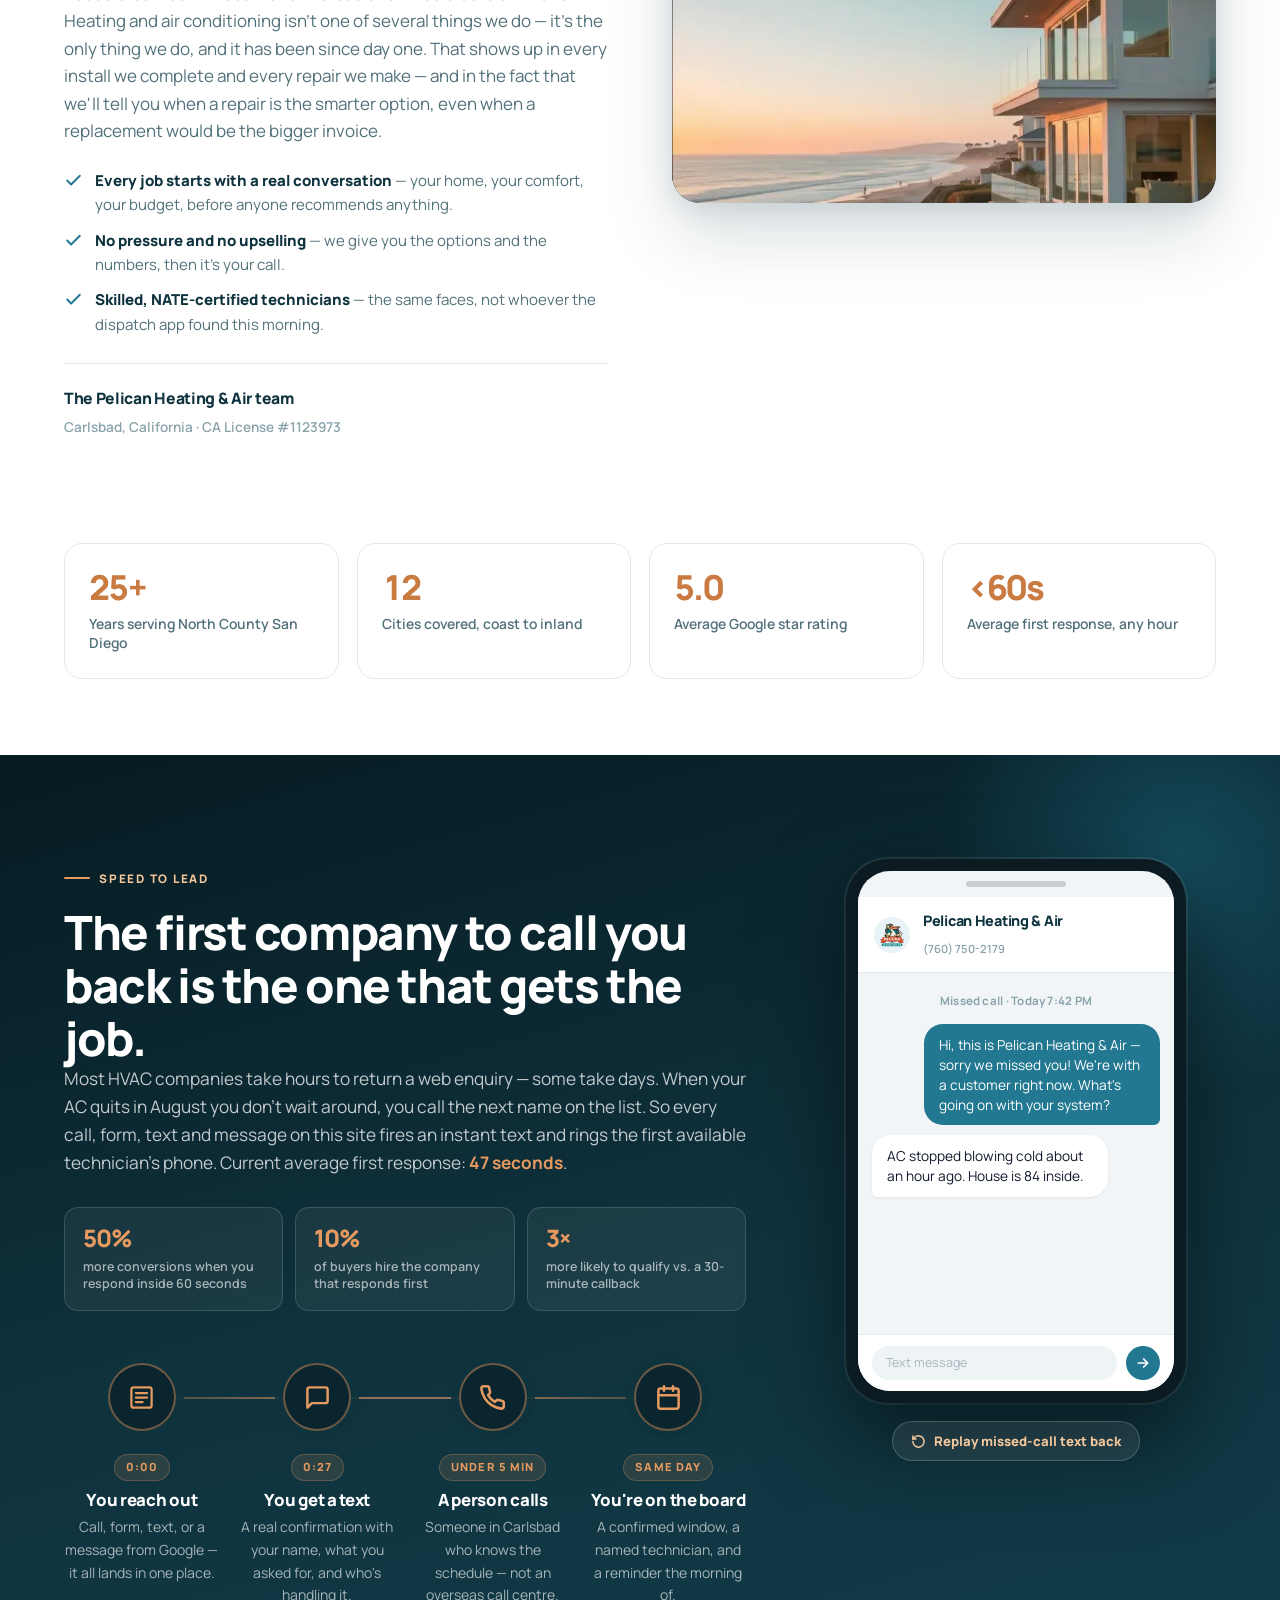
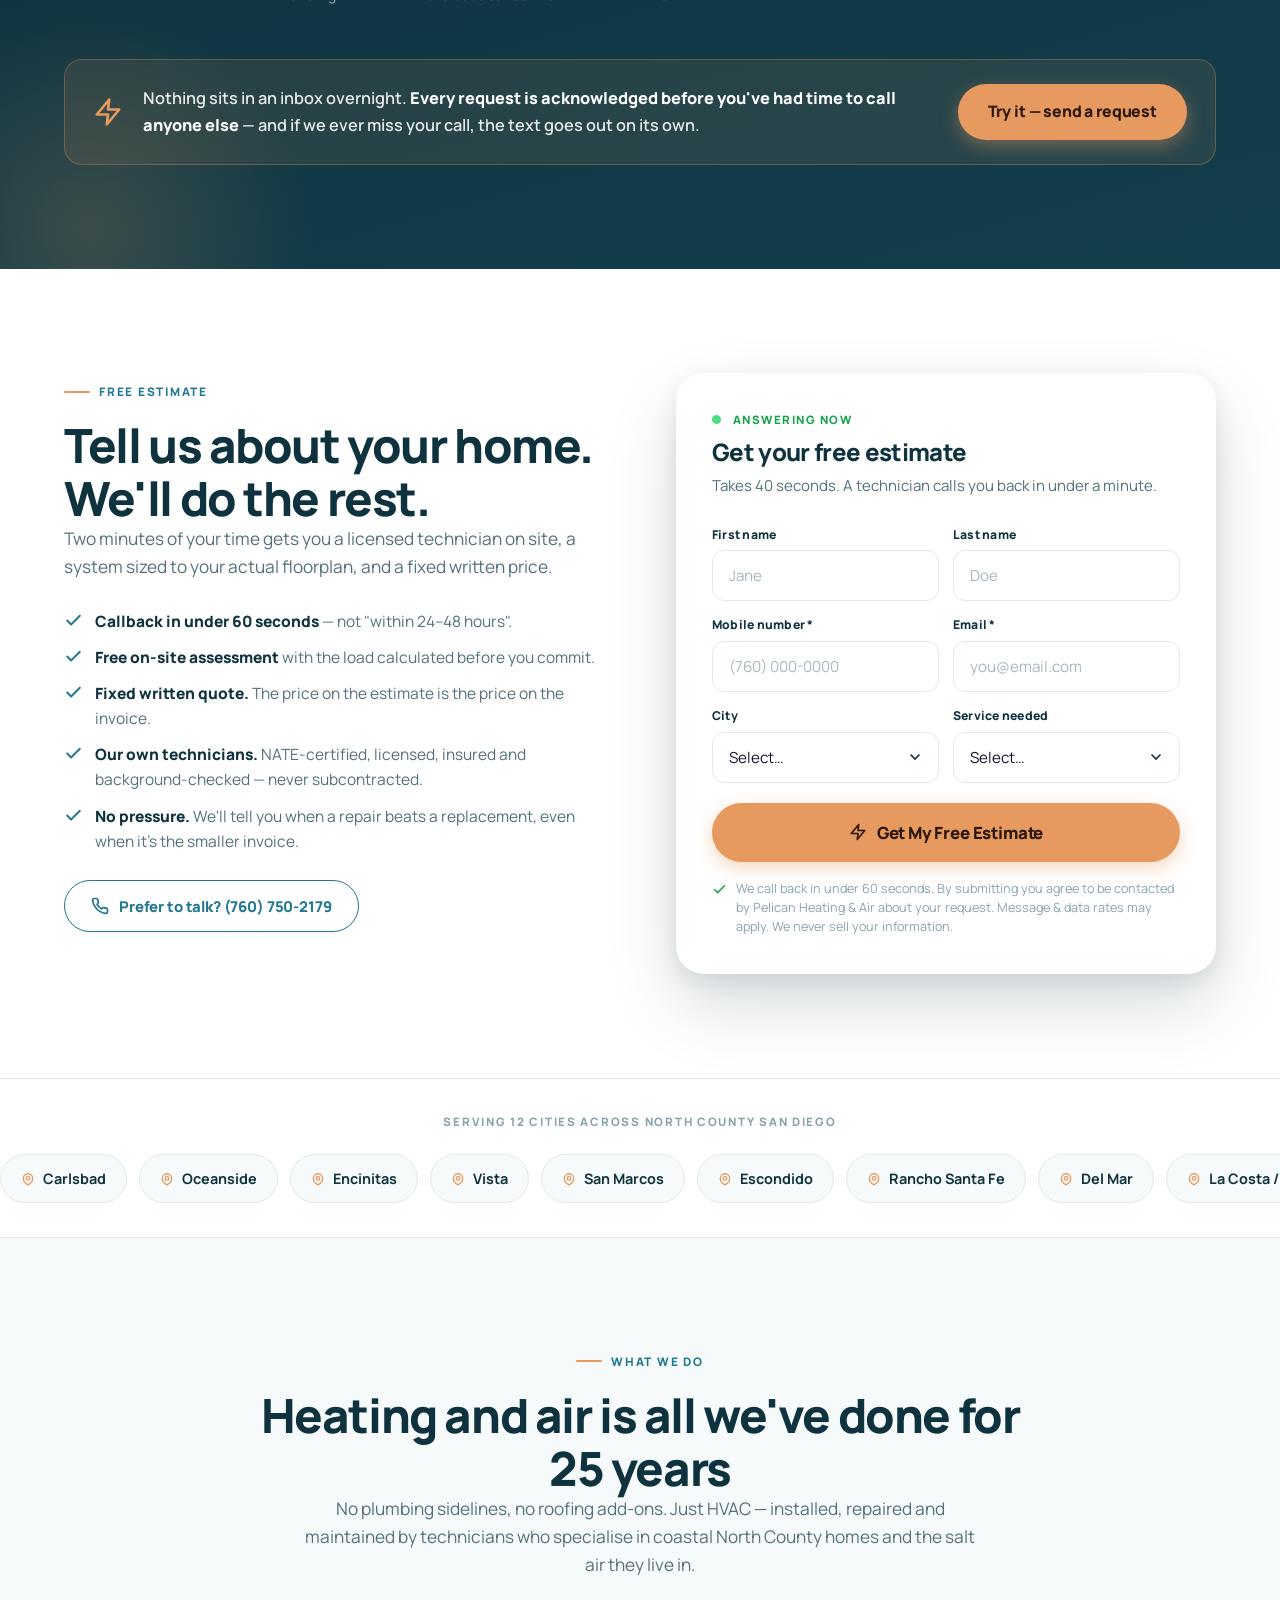
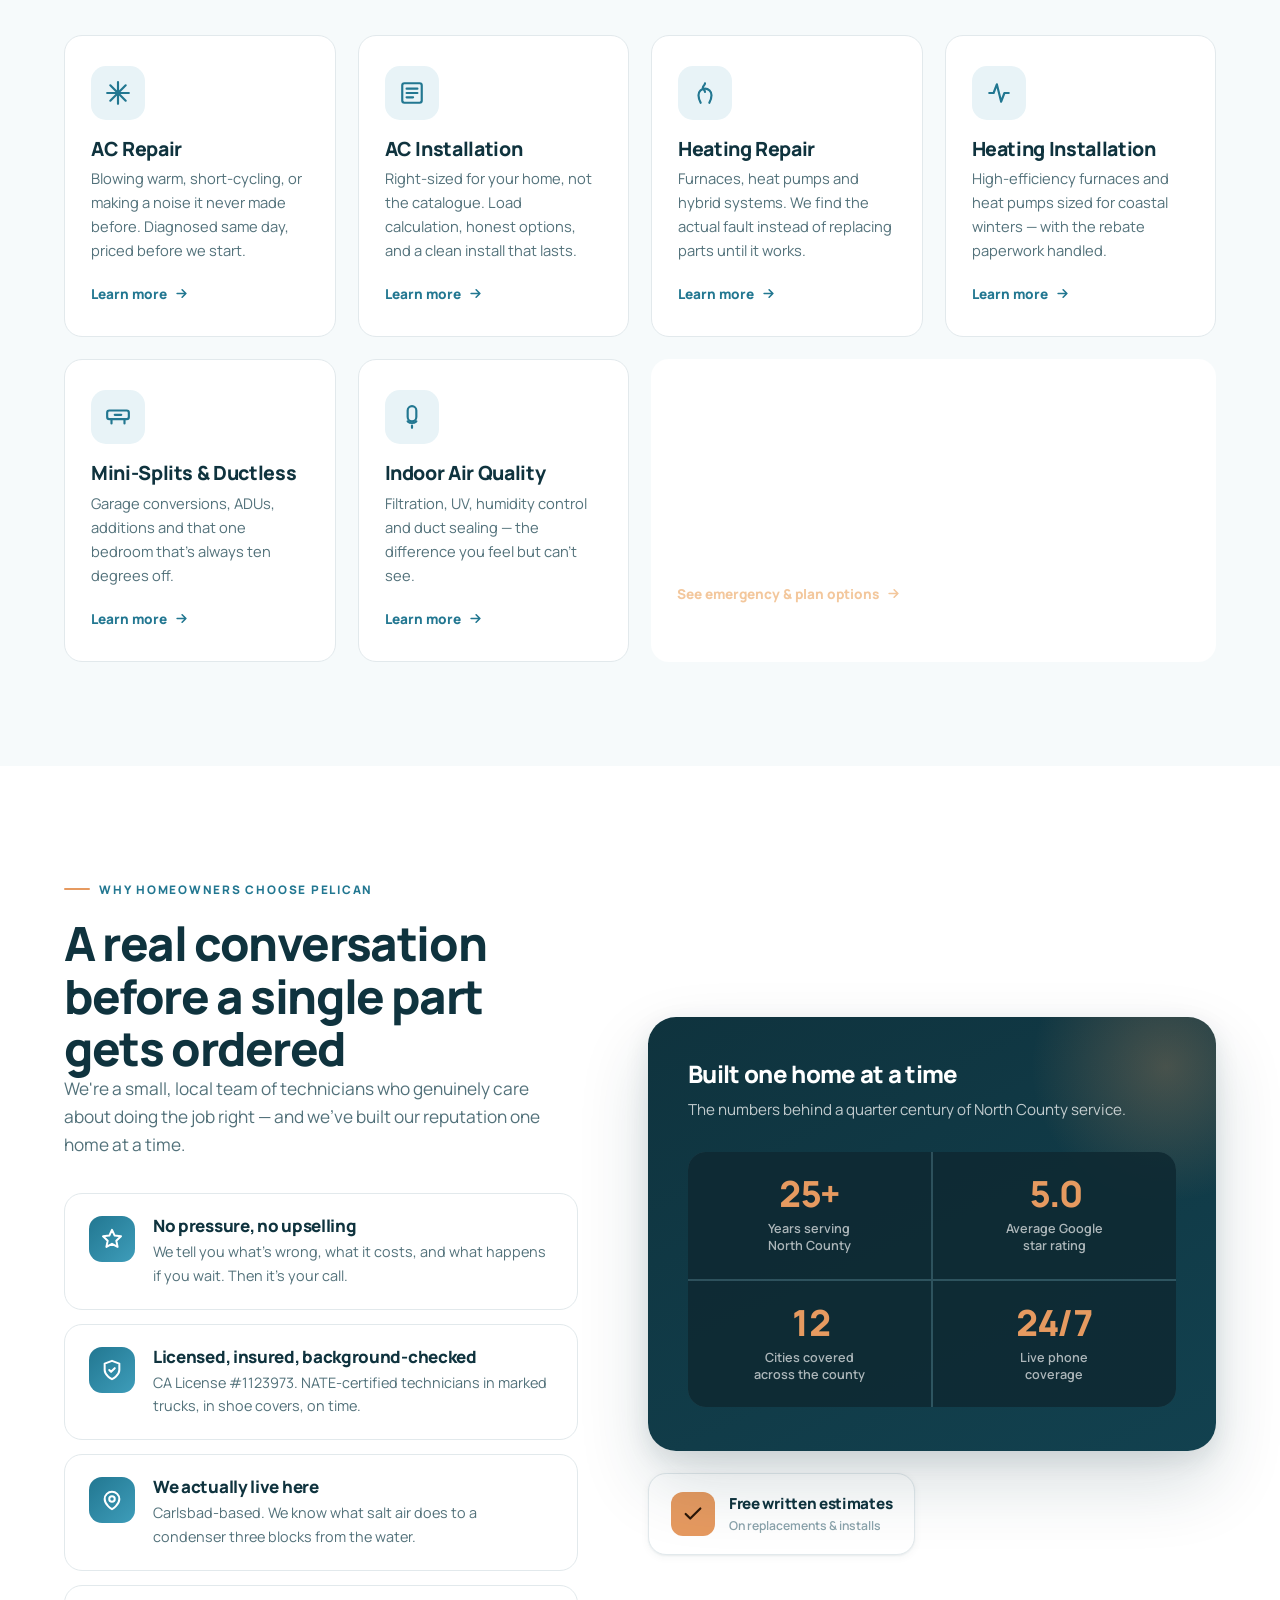
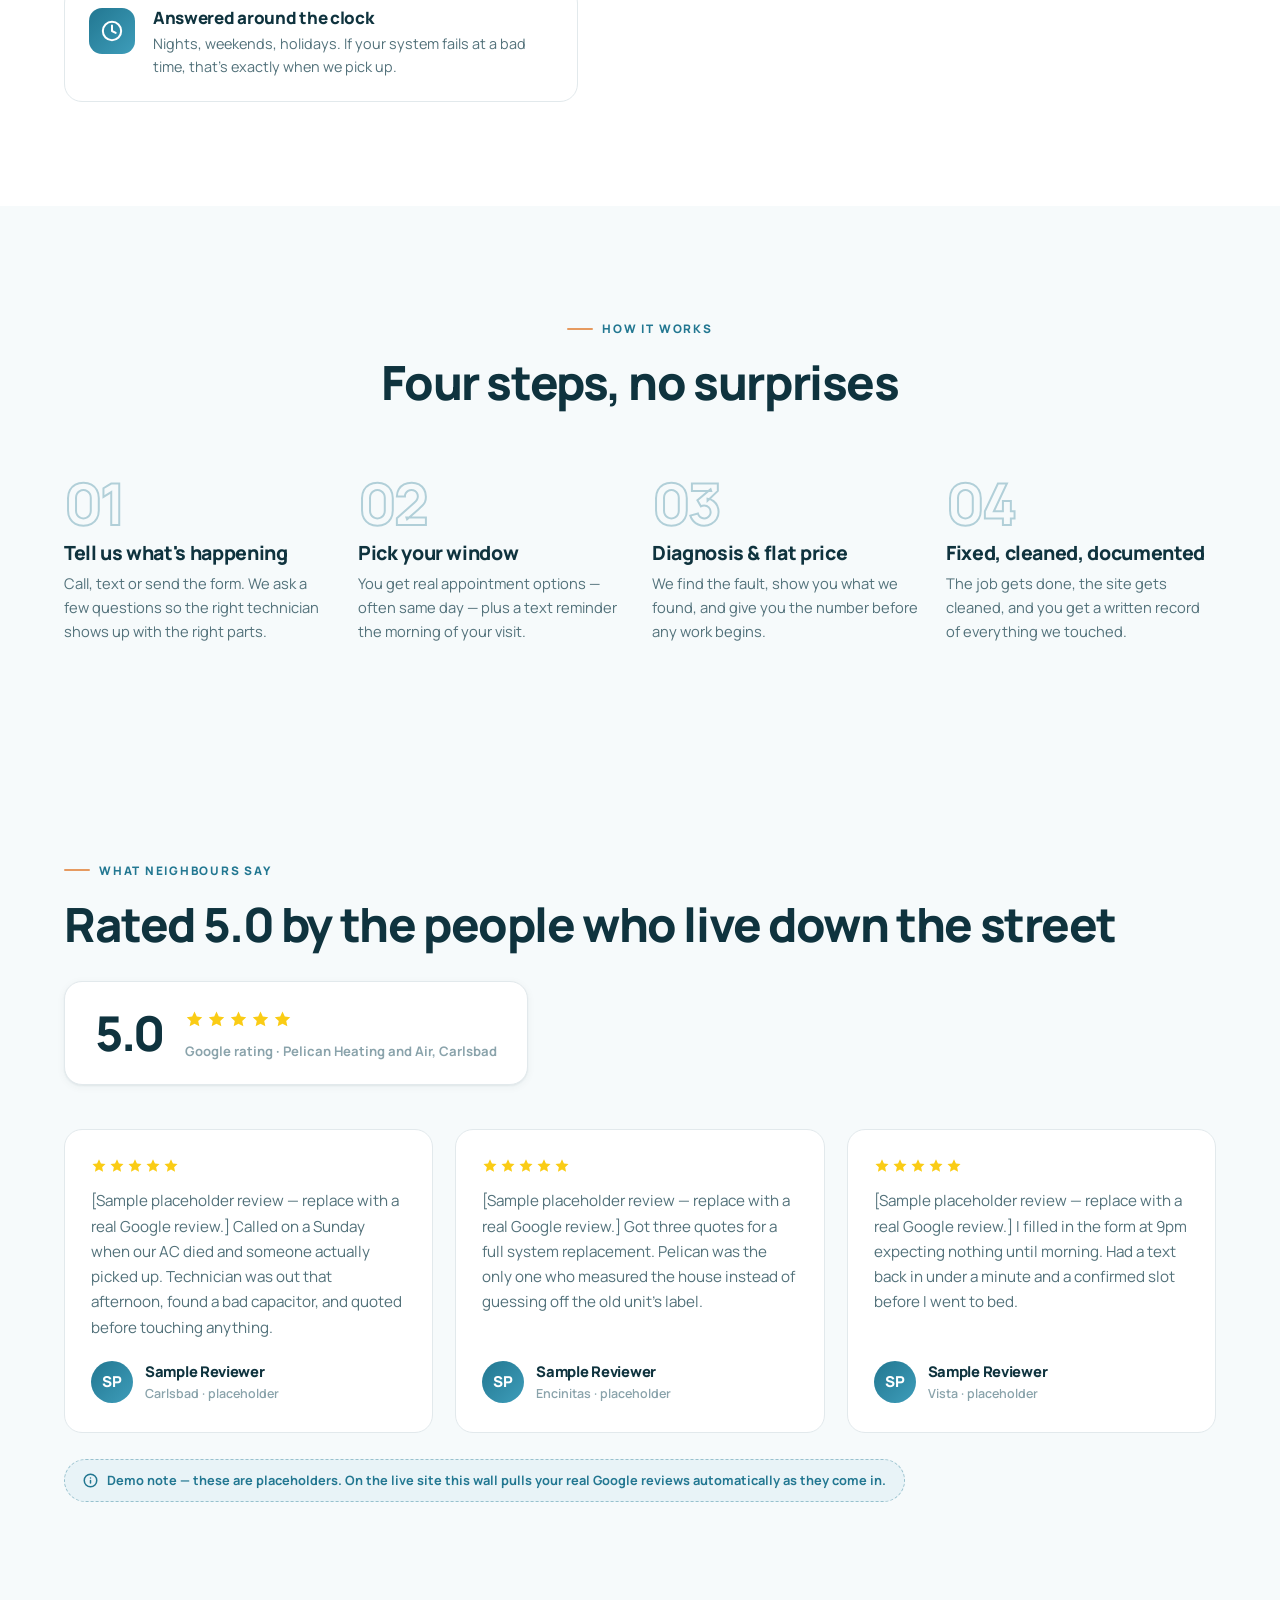
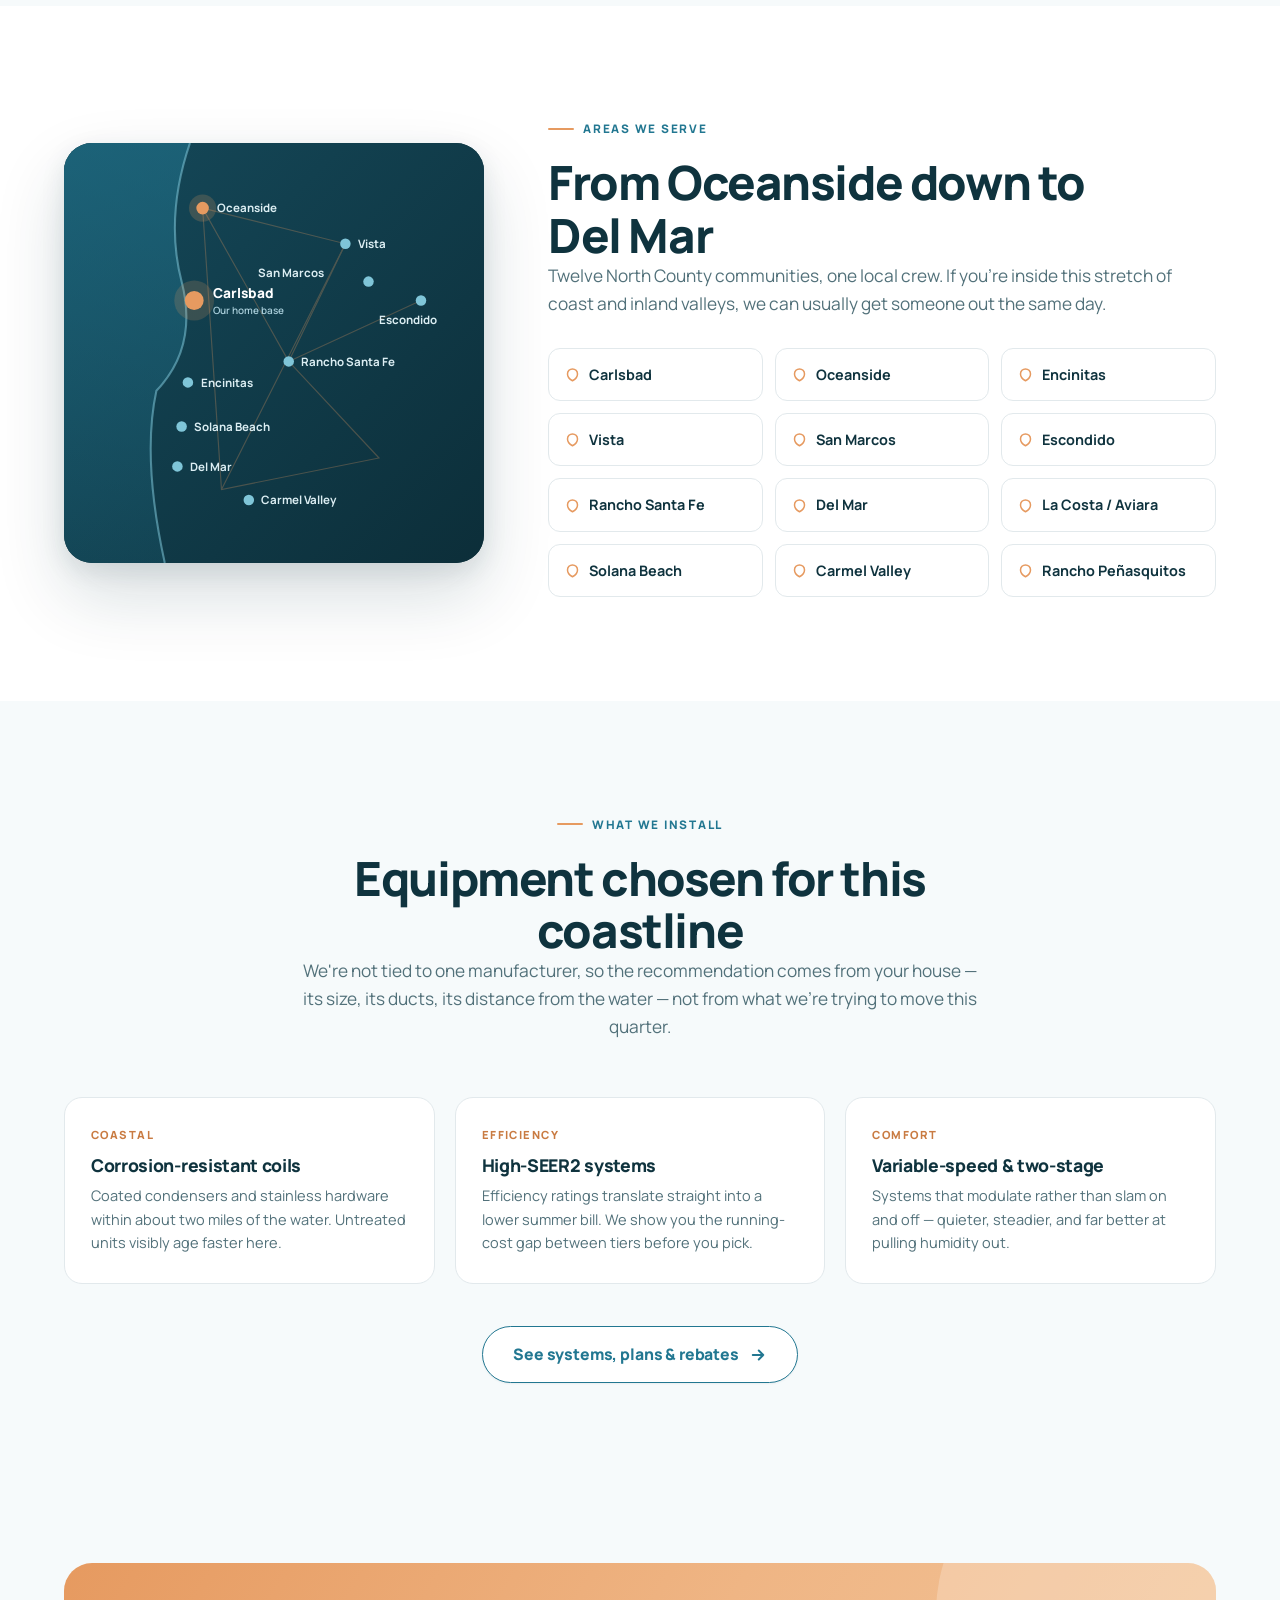
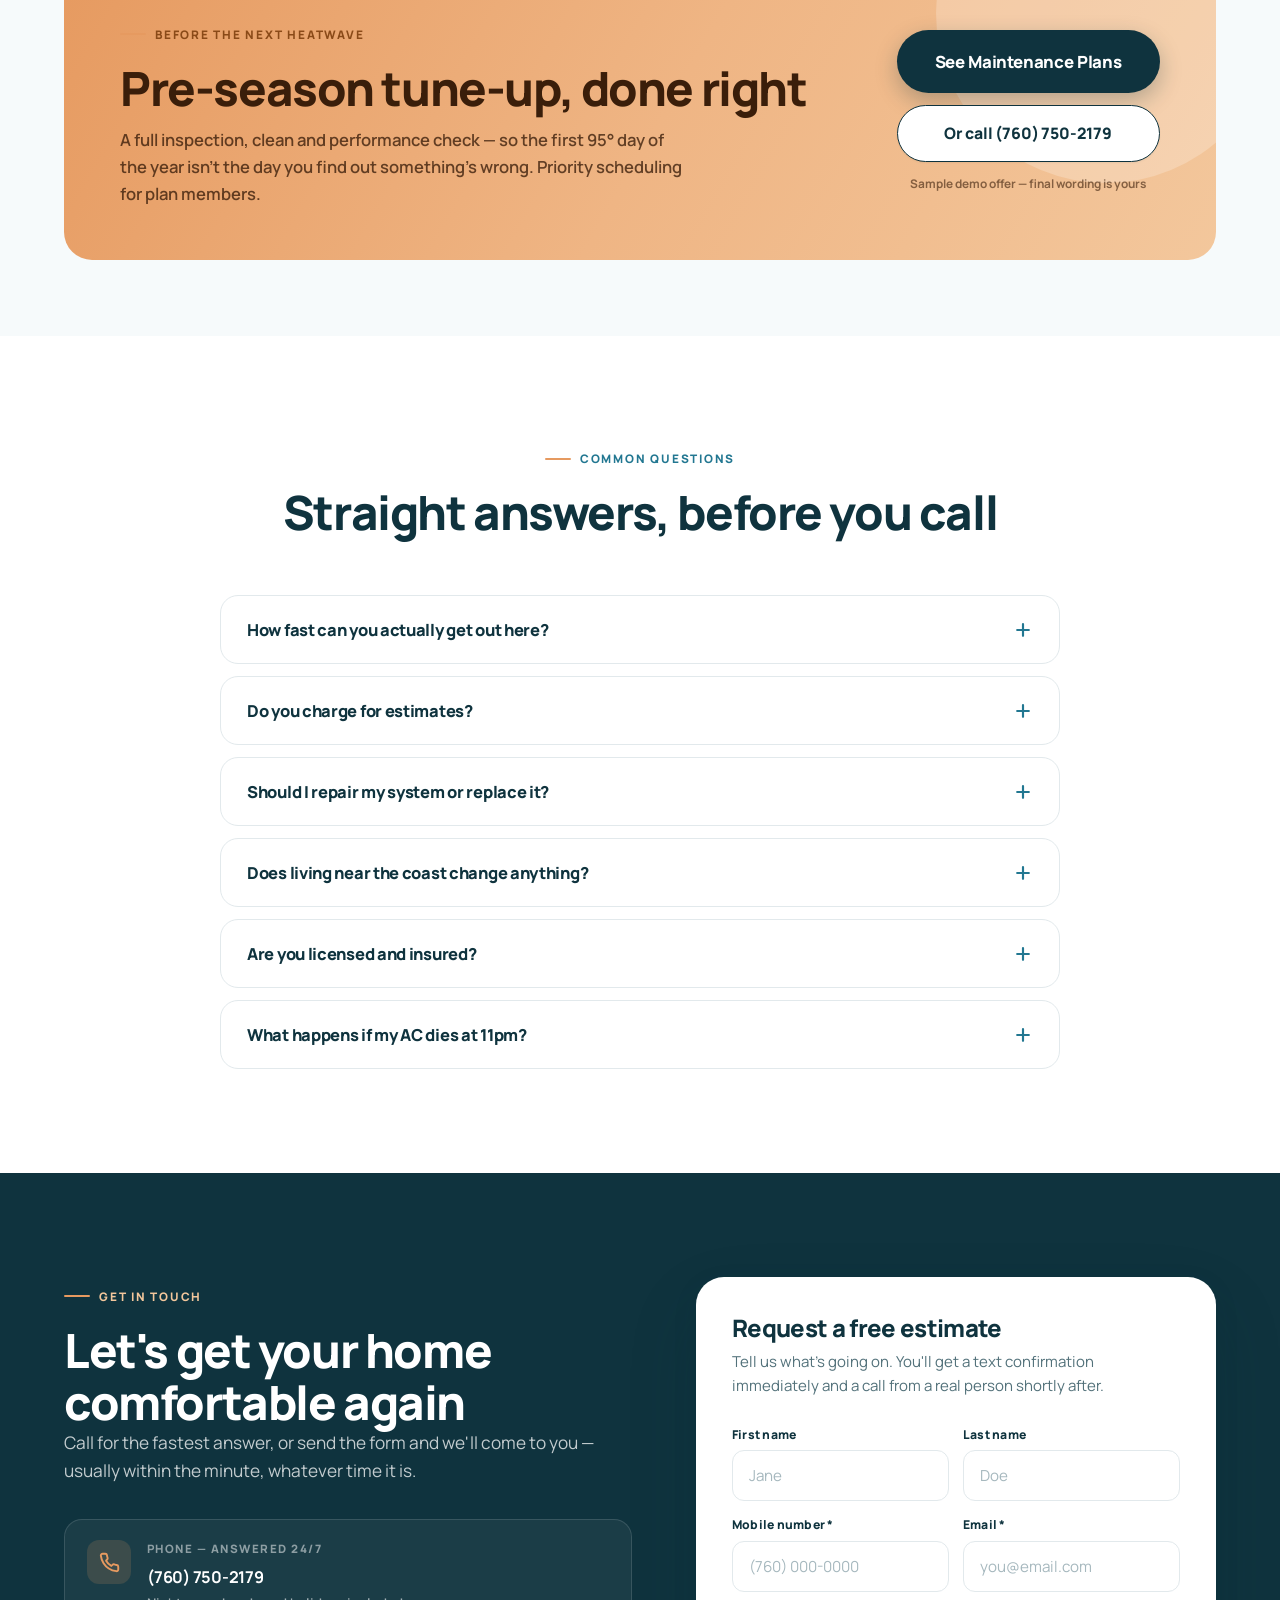
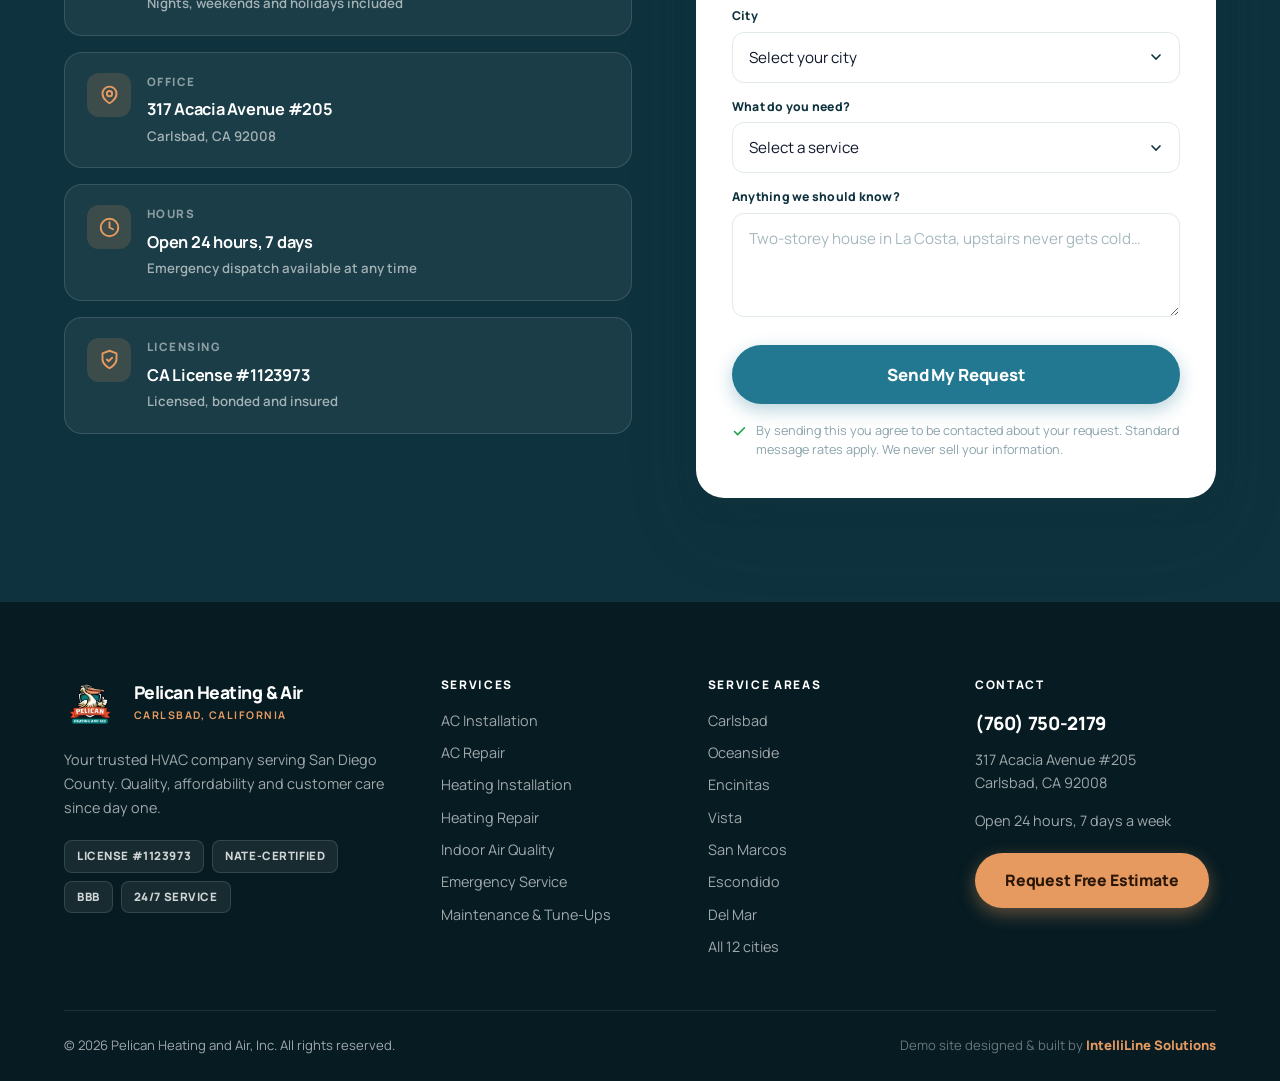
==== commit 327e904c: "Hero copy and deep-teal coast background; self-contained single-file build" ====
--- a/index.html
+++ b/index.html
@@ -130,9 +130,9 @@
         <div class="slides" id="slides">
           
         <div class="slide is-on" data-slide="0">
-          <span class="eyebrow" style="color:var(--sand)">Air conditioning · Carlsbad &amp; North County</span>
-          <h1 class="hero-h">Coastal comfort,<br>handled the <em>same day</em>.</h1>
-          <p class="hero-sub">Pelican Heating &amp; Air has kept North County San Diego homes comfortable for over 25 years. Licensed, insured and locally owned in Carlsbad — with a real person on the phone at any hour.</p>
+          <span class="eyebrow" style="color:var(--sand)">Expert HVAC solutions for your coastal home</span>
+          <h1 class="hero-h">Trusted HVAC in <em>Carlsbad</em> &amp; North County <span class="nb">San Diego</span></h1>
+          <p class="hero-sub">Keep your home comfortable year-round with Pelican Heating &amp; Air. Licensed, insured, and locally owned in Carlsbad.</p>
           <div class="hero-btns">
             <a class="btn btn--primary btn--lg" href="tel:+17607502179"><svg viewBox="0 0 24 24" fill="none" stroke="currentColor" stroke-width="2.3" stroke-linecap="round" stroke-linejoin="round"><path d="M22 16.9v3a2 2 0 0 1-2.2 2 19.8 19.8 0 0 1-8.6-3.1 19.5 19.5 0 0 1-6-6A19.8 19.8 0 0 1 2.1 4.2 2 2 0 0 1 4.1 2h3a2 2 0 0 1 2 1.7c.1 1 .4 1.9.7 2.8a2 2 0 0 1-.5 2.1L8.1 9.9a16 16 0 0 0 6 6l1.3-1.2a2 2 0 0 1 2.1-.5c.9.3 1.8.6 2.8.7a2 2 0 0 1 1.7 2z"/></svg> Call (760) 750-2179</a>
             <a class="btn btn--ghost btn--lg" href="#speed">See how fast we respond <svg viewBox="0 0 24 24" fill="none" stroke="currentColor" stroke-width="2.6" stroke-linecap="round" stroke-linejoin="round"><path d="M5 12h14M13 6l6 6-6 6"/></svg></a>
@@ -252,13 +252,18 @@
       </div>
 
       <div class="welcome-media rv rv-d2">
-        <img src="https://vibe.filesafe.space/1778084840736237174/attachments/4fc83a0a-0cb3-44a1-a29e-df99af67f246.png"
+        <img src="assets/welcome.webp"
              alt="A bluff-top home above the sand on the Carlsbad coast at sunset"
              loading="lazy" decoding="async">
       </div>
     </div>
   </div>
 </section>
+
+
+
+
+
 
 
 
--- a/assets/styles.css
+++ b/assets/styles.css
@@ -1401,42 +1401,6 @@
 }
 
 /* ==========================================================================
-   Hero photograph
-   To swap the image, change the url() below. The gradient underneath is the
-   fallback, so the hero still reads correctly if the photo ever fails.
-   ========================================================================== */
-.hero-bg{
-  position:absolute;inset:0;z-index:0;
-  background-color:var(--deep);
-  background-image:url("https://vibe.filesafe.space/1778084840736237174/assets/378580fb-d0a7-4ec6-8a10-cc7ff3fb08ae.png");
-  background-size:cover;
-  background-position:center 62%;
-  background-repeat:no-repeat;
-}
-/* Legibility veil: heavy behind the copy, clearing toward the photo's sky. */
-.hero-veil{
-  position:absolute;inset:0;z-index:1;
-  background:
-    linear-gradient(100deg,
-      rgba(6,22,28,.94) 0%,
-      rgba(8,30,38,.88) 30%,
-      rgba(11,44,55,.66) 55%,
-      rgba(13,52,64,.42) 78%,
-      rgba(15,58,70,.34) 100%),
-    linear-gradient(180deg, rgba(6,22,28,.55) 0%, rgba(6,22,28,0) 26%),
-    linear-gradient(0deg, rgba(6,22,28,.62) 0%, rgba(6,22,28,0) 30%);
-}
-@media (max-width:1080px){
-  /* single column: copy sits over the whole width, so veil evenly */
-  .hero-veil{
-    background:
-      linear-gradient(180deg, rgba(6,22,28,.90) 0%, rgba(8,30,38,.80) 45%, rgba(11,44,55,.78) 100%),
-      linear-gradient(0deg, rgba(6,22,28,.6) 0%, rgba(6,22,28,0) 30%);
-  }
-  .hero-bg{background-position:center 55%}
-}
-
-/* ==========================================================================
    LIGHT PASS
    Bright, sun-bleached treatment: light chrome, a light hero over the photo,
    lifted dark slabs, and the estimates badge moved out of the stats panel.
@@ -1451,73 +1415,6 @@
   border:1px solid var(--line);
   box-shadow:var(--shadow-sm);
 }
-
-/* ---- 3. the hero, rebuilt light ---------------------------------------- */
-.hero-bg{background-position:center 58%}
-.hero .hero-h,.hero h1{color:var(--deep)}
-.hero .hero-h em,.hero h1 em{color:var(--sand-dk)}
-.hero .hero-h em::after,.hero h1 em::after{background:rgba(201,123,66,.20)}
-.hero-sub{color:var(--slate)}
-.hero .eyebrow{color:var(--teal)!important}
-
-.hero-rating{
-  background:#fff;border:1px solid var(--line);box-shadow:var(--shadow-sm);
-}
-.hero-rating span{color:var(--slate)}
-.hero-rating b{color:var(--deep)}
-
-.hero .wxbar{
-  background:#fff;border:1px solid var(--line);box-shadow:var(--shadow-sm);
-}
-.hero .wxbar-t{color:var(--slate)}
-.hero .wxbar-t b,.hero .wxbar-t #wxTemp,.hero .wxbar-t #wxHum{color:var(--deep)}
-.hero .wxbar-t #wxCond{color:var(--sand-dk)}
-.hero .wxbar-badge{border-left-color:var(--line);color:#15803D}
-.hero .wxbar-badge.is-snap{color:var(--slate-lt)}
-.hero .wxbar-badge.is-snap .pulse-dot{background:var(--slate-lt)}
-
-.hero .btn--ghost{
-  background:#fff;color:var(--teal);border:1.6px solid var(--teal);backdrop-filter:none;
-  box-shadow:0 1px 2px rgba(15,51,62,.06);
-}
-.hero .btn--ghost:hover{background:var(--teal);color:#fff}
-
-.hnav-btn{background:#fff;border:1.5px solid var(--line);box-shadow:var(--shadow-sm)}
-.hnav-btn:hover{background:var(--teal-xlt);border-color:var(--teal)}
-.hnav-btn svg{color:var(--deep)}
-.hdot{background:rgba(15,51,62,.20)}
-.hcount{color:var(--slate-lt)}
-.hcount b{color:var(--deep)}
-
-/* hero estimate card: solid white instead of dark glass */
-.hero-card{
-  background:#fff;border:1px solid var(--line);box-shadow:var(--shadow-lg);
-  backdrop-filter:none;
-}
-.hero-card h3{color:var(--deep)}
-.hero-card p{color:var(--slate)}
-.hero-card-h b{color:#15803D}
-.hcf input,.hcf select,.hcf textarea{
-  background:#fff;border:1.5px solid var(--line);color:var(--ink);
-}
-.hcf input::placeholder,.hcf textarea::placeholder{color:#9DB0B6}
-.hcf input:focus,.hcf select:focus,.hcf textarea:focus{
-  border-color:var(--teal);background:#fff;box-shadow:0 0 0 4px rgba(34,119,145,.12);
-}
-.hcf select{background-image:url("data:image/svg+xml,%3Csvg xmlns='http://www.w3.org/2000/svg' viewBox='0 0 24 24' fill='none' stroke='%230F333E' stroke-width='2.5' stroke-linecap='round'%3E%3Cpath d='M6 9l6 6 6-6'/%3E%3C/svg%3E")}
-.hcf select option{background:#fff;color:var(--ink)}
-.hcf-note{color:var(--slate-lt)}
-.hcf-note svg{color:var(--ok)}
-.hero-success h4{color:var(--deep)}
-.hero-success p{color:var(--slate)}
-.hero-success .tick{background:rgba(22,163,74,.10);border-color:var(--ok)}
-.hero-success .tick svg{color:var(--ok)}
-.hero-timer{background:rgba(22,163,74,.10);border:1px solid rgba(22,163,74,.30)}
-.hero-timer b{color:var(--ok)}
-.hero-timer span{color:var(--slate)}
-
-/* the wave under the hero now separates two light surfaces -- soften it */
-.hero-wave svg path{fill:#fff}
 
 /* ---- 4. inner-page headers go light too -------------------------------- */
 .phero-bg{display:none}
@@ -1550,10 +1447,6 @@
    clearly visible while the deep-teal type stays well above contrast minimums. */
 @media (max-width:1080px){  }
 
-/* Final hero balance: the wash is light enough that the beach, surf line and
-   bluff all read, and the body copy is darkened so it still clears 4.5:1 over
-   the darker sand rather than only over the bright foam. */
-.hero-bg{background-position:center 66%}
 @media (max-width:1080px){  }
 
 /* ==========================================================================
@@ -1578,7 +1471,40 @@
 .phero{background:var(--teal-xlt)}
 
 /* hero wash is neutral white, and the body copy is brand deep teal */
-.hero-veil{background:rgba(255,255,255,.55)}
-@media (max-width:1080px){ .hero-veil{background:rgba(255,255,255,.68)} }
-.hero-sub{color:rgba(15,51,62,.88)}
+@media (max-width:1080px){  }
 .hero-wave svg path{fill:#fff}
+
+/* ==========================================================================
+   Hero: deep teal #0F333E over the Carlsbad coast
+   ========================================================================== */
+.hero-bg{
+  position:absolute;inset:0;z-index:0;
+  background:#0F333E url(coast.webp) center 58%/cover no-repeat;
+  filter:saturate(.62) brightness(.92) contrast(1.03);
+}
+.hero-veil{
+  display:block;position:absolute;inset:0;z-index:1;pointer-events:none;
+  background:
+    linear-gradient(90deg,rgba(15,51,62,.93) 0%,rgba(15,51,62,.84) 34%,rgba(15,51,62,.55) 68%,rgba(15,51,62,.40) 100%),
+    linear-gradient(180deg,rgba(15,51,62,.58) 0%,rgba(15,51,62,.16) 40%,rgba(15,51,62,.66) 100%);
+}
+@media(max-width:820px){
+  .hero-veil{background:linear-gradient(180deg,rgba(15,51,62,.82) 0%,rgba(15,51,62,.70) 45%,rgba(15,51,62,.88) 100%)}
+}
+/* white on #0F333E measures 13.9:1 — clears AA and AAA */
+.hero .hero-h,.hero h1{color:#fff}
+.hero .hero-h em,.hero h1 em{color:var(--sand-lt)}
+.hero .hero-h em::after,.hero h1 em::after{background:rgba(243,199,156,.26)}
+.hero-sub{color:rgba(255,255,255,.88)}
+.hero-wave svg path{fill:#fff}
+
+/* glass elements on deep teal */
+.hero-rating{background:rgba(255,255,255,.13);border:1px solid rgba(255,255,255,.26)}
+.hero .wxbar{background:rgba(255,255,255,.13);border:1px solid rgba(255,255,255,.26)}
+.hero-card{background:rgba(15,51,62,.52);border:1px solid rgba(255,255,255,.22);backdrop-filter:blur(20px)}
+.hcf input,.hcf select,.hcf textarea{background:rgba(255,255,255,.13);border:1.5px solid rgba(255,255,255,.30)}
+.hnav-btn{background:rgba(255,255,255,.13);border:1.5px solid rgba(255,255,255,.30)}
+
+/* the long slide-one headline needs a touch less scale than the short ones */
+.hero .slide[data-slide="0"] .hero-h{font-size:clamp(2.15rem,4.5vw,3.5rem);letter-spacing:-.03em}
+.hero .hero-h .nb{white-space:nowrap}
